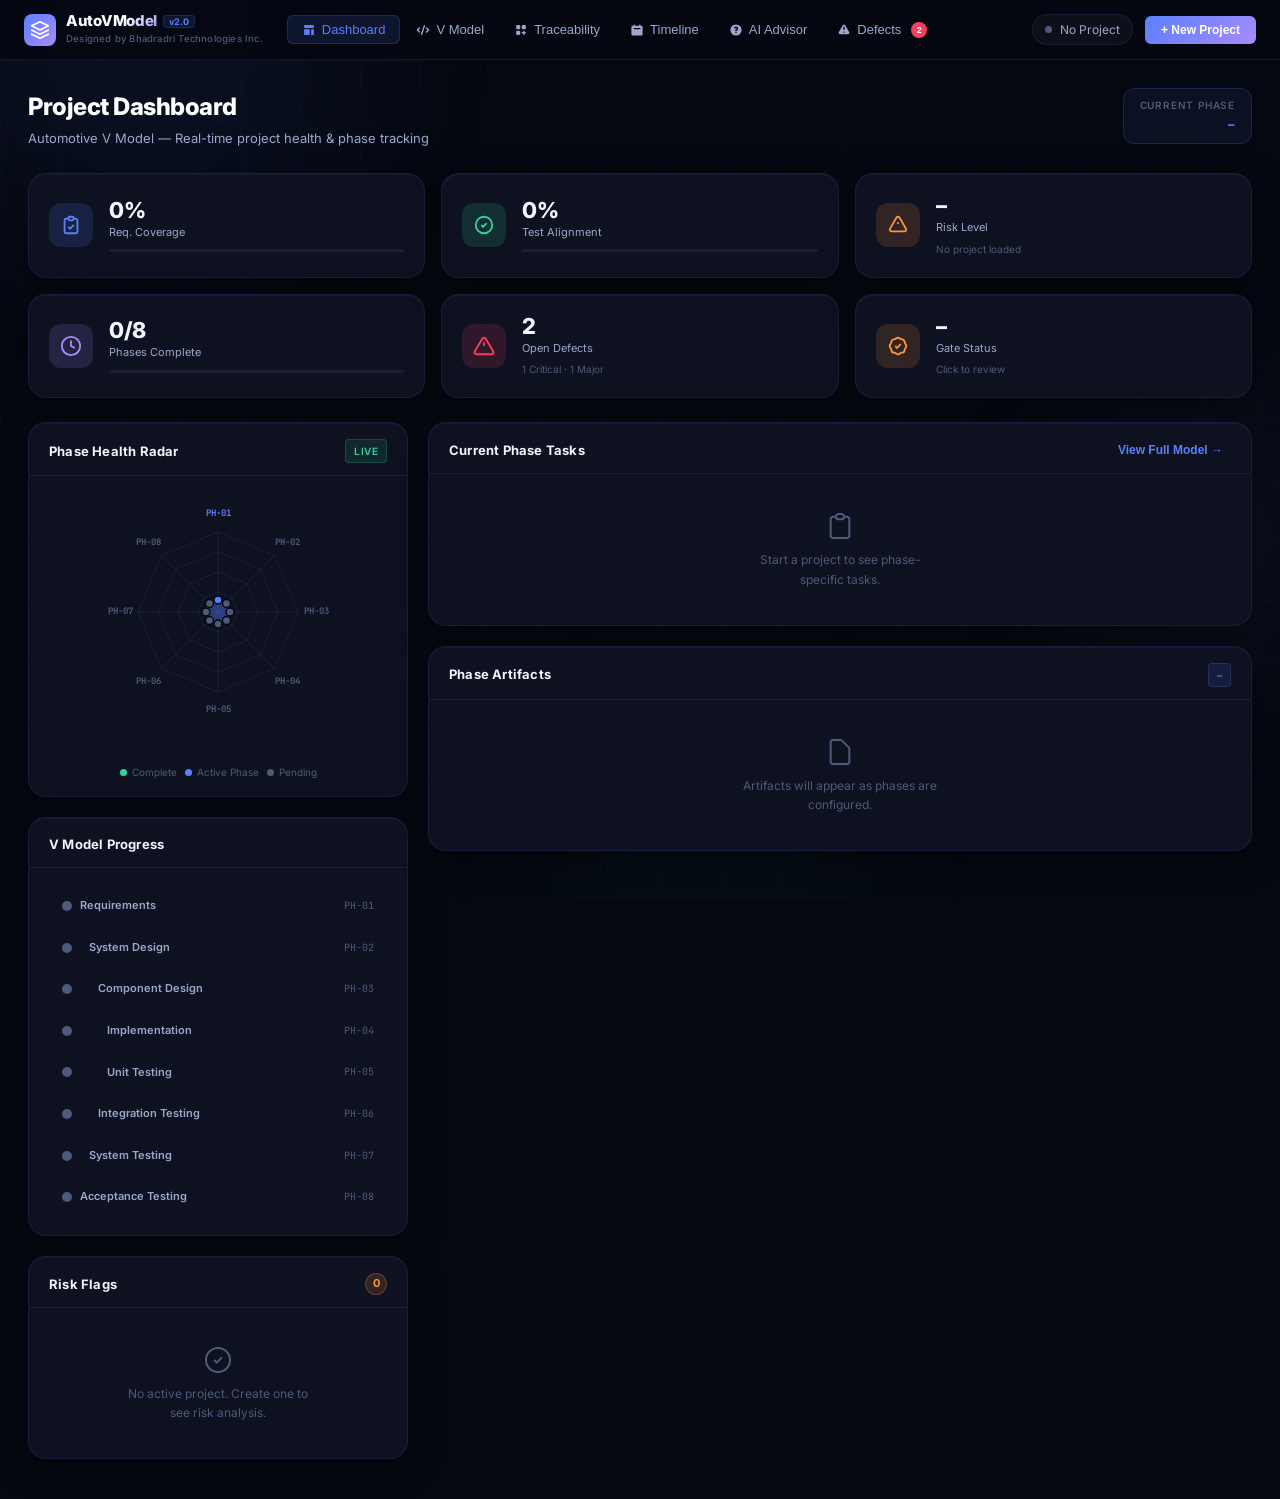
==== index.html @ a7c76650 "Initial commit: AutoVModel Framework application by Bhadradri Technologies Inc." ====
<!DOCTYPE html>
<html lang="en">
<head>
  <meta charset="UTF-8" />
  <meta name="viewport" content="width=device-width, initial-scale=1.0" />
  <title>AutoVModel — Automotive V Model Framework</title>
  <meta name="description" content="AI-powered automotive V Model framework guidance tool for development teams. Stage-by-stage visibility into project execution and validation." />
  <link rel="preconnect" href="https://fonts.googleapis.com" />
  <link href="https://fonts.googleapis.com/css2?family=Inter:wght@300;400;500;600;700;800;900&family=JetBrains+Mono:wght@400;500;600&display=swap" rel="stylesheet" />
  <link rel="stylesheet" href="styles.css" />
  <link rel="stylesheet" href="extensions.css" />
</head>
<body>
  <!-- Animated background -->
  <div class="bg-grid"></div>
  <div class="bg-orbs">
    <div class="orb orb-1"></div>
    <div class="orb orb-2"></div>
    <div class="orb orb-3"></div>
  </div>

  <!-- Top Navigation -->
  <nav class="navbar" id="navbar">
    <div class="nav-brand">
      <div class="brand-icon">
        <svg viewBox="0 0 24 24" fill="none" xmlns="http://www.w3.org/2000/svg">
          <path d="M12 2L2 7l10 5 10-5-10-5zM2 17l10 5 10-5M2 12l10 5 10-5" stroke="currentColor" stroke-width="2" stroke-linecap="round" stroke-linejoin="round"/>
        </svg>
      </div>
      <div class="brand-titles">
        <div class="brand-header-row">
          <span class="brand-name">AutoVModel</span>
          <span class="brand-tag">v2.0</span>
        </div>
        <span class="brand-byline">Designed by Bhadradri Technologies Inc.</span>
      </div>
    </div>
    <div class="nav-tabs" id="navTabs">
      <button class="nav-tab active" data-view="dashboard" onclick="switchView('dashboard')">
        <svg viewBox="0 0 20 20" fill="currentColor"><path d="M3 4a1 1 0 011-1h12a1 1 0 011 1v2a1 1 0 01-1 1H4a1 1 0 01-1-1V4zM3 10a1 1 0 011-1h6a1 1 0 011 1v6a1 1 0 01-1 1H4a1 1 0 01-1-1v-6zM14 9a1 1 0 00-1 1v6a1 1 0 001 1h2a1 1 0 001-1v-6a1 1 0 00-1-1h-2z"/></svg>
        Dashboard
      </button>
      <button class="nav-tab" data-view="vmodel" onclick="switchView('vmodel')">
        <svg viewBox="0 0 20 20" fill="currentColor"><path fill-rule="evenodd" d="M12.316 3.051a1 1 0 01.633 1.265l-4 12a1 1 0 11-1.898-.632l4-12a1 1 0 011.265-.633zM5.707 6.293a1 1 0 010 1.414L3.414 10l2.293 2.293a1 1 0 11-1.414 1.414l-3-3a1 1 0 010-1.414l3-3a1 1 0 011.414 0zm8.586 0a1 1 0 011.414 0l3 3a1 1 0 010 1.414l-3 3a1 1 0 11-1.414-1.414L16.586 10l-2.293-2.293a1 1 0 010-1.414z" clip-rule="evenodd"/></svg>
        V Model
      </button>
      <button class="nav-tab" data-view="traceability" onclick="switchView('traceability')">
        <svg viewBox="0 0 20 20" fill="currentColor"><path d="M5 3a2 2 0 00-2 2v2a2 2 0 002 2h2a2 2 0 002-2V5a2 2 0 00-2-2H5zM5 11a2 2 0 00-2 2v2a2 2 0 002 2h2a2 2 0 002-2v-2a2 2 0 00-2-2H5zM11 5a2 2 0 012-2h2a2 2 0 012 2v2a2 2 0 01-2 2h-2a2 2 0 01-2-2V5zM14 11a1 1 0 011 1v1h1a1 1 0 110 2h-1v1a1 1 0 11-2 0v-1h-1a1 1 0 110-2h1v-1a1 1 0 011-1z"/></svg>
        Traceability
      </button>
      <button class="nav-tab" data-view="timeline" onclick="switchView('timeline')">
        <svg viewBox="0 0 20 20" fill="currentColor"><path fill-rule="evenodd" d="M6 2a1 1 0 00-1 1v1H4a2 2 0 00-2 2v10a2 2 0 002 2h12a2 2 0 002-2V6a2 2 0 00-2-2h-1V3a1 1 0 10-2 0v1H7V3a1 1 0 00-1-1zm0 5a1 1 0 000 2h8a1 1 0 100-2H6z" clip-rule="evenodd"/></svg>
        Timeline
      </button>
      <button class="nav-tab" data-view="advisor" onclick="switchView('advisor')">
        <svg viewBox="0 0 20 20" fill="currentColor"><path fill-rule="evenodd" d="M18 10a8 8 0 11-16 0 8 8 0 0116 0zm-8-3a1 1 0 00-.867.5 1 1 0 11-1.731-1A3 3 0 0113 8a3.001 3.001 0 01-2 2.83V11a1 1 0 11-2 0v-1a1 1 0 011-1 1 1 0 100-2zm0 8a1 1 0 100-2 1 1 0 000 2z" clip-rule="evenodd"/></svg>
        AI Advisor
      </button>
      <button class="nav-tab" data-view="defects" onclick="switchView('defects')">
        <svg viewBox="0 0 20 20" fill="currentColor"><path fill-rule="evenodd" d="M8.257 3.099c.765-1.36 2.722-1.36 3.486 0l5.58 9.92c.75 1.334-.213 2.98-1.742 2.98H4.42c-1.53 0-2.493-1.646-1.743-2.98l5.58-9.92zM11 13a1 1 0 11-2 0 1 1 0 012 0zm-1-8a1 1 0 00-1 1v3a1 1 0 002 0V6a1 1 0 00-1-1z" clip-rule="evenodd"/></svg>
        Defects
        <span class="nav-badge" id="defectNavBadge" style="display:none"></span>
      </button>
    </div>
    <div class="nav-actions">
      <div class="project-badge" id="projectBadge">
        <span class="badge-dot"></span>
        <span id="projectName">No Project</span>
      </div>
      <button class="btn-gate" onclick="openGateModal()" id="gateBtn" style="display:none">
        <svg viewBox="0 0 16 16" fill="none" stroke="currentColor" stroke-width="1.5"><path d="M8 1l2 4 4.5.6-3.2 3.2.7 4.5L8 11l-4 2.3.7-4.5L1.5 5.6 6 5z"/></svg>
        Gate Review
      </button>
      <button class="btn-export" onclick="openExportModal()" id="exportBtn" style="display:none">
        <svg viewBox="0 0 16 16" fill="none" stroke="currentColor" stroke-width="1.5"><path d="M8 2v8M5 7l3 3 3-3M2 11v1a2 2 0 002 2h8a2 2 0 002-2v-1"/></svg>
        Export
      </button>
      <button class="btn-new-project" onclick="openProjectModal()">
        + New Project
      </button>
    </div>
  </nav>

  <!-- Main Content -->
  <main class="main-content">

    <!-- DASHBOARD VIEW -->
    <section class="view active" id="view-dashboard">
      <div class="view-header">
        <div>
          <h1 class="view-title">Project Dashboard</h1>
          <p class="view-subtitle">Automotive V Model — Real-time project health & phase tracking</p>
        </div>
        <div class="header-actions">
          <div class="phase-indicator" id="dashPhaseIndicator">
            <span class="pi-label">Current Phase</span>
            <span class="pi-value" id="dashCurrentPhase">–</span>
          </div>
        </div>
      </div>

      <!-- KPI Cards -->
      <div class="kpi-grid">
        <div class="kpi-card" id="kpi-req">
          <div class="kpi-icon req-icon">
            <svg viewBox="0 0 24 24" fill="none" stroke="currentColor" stroke-width="2"><path d="M9 5H7a2 2 0 00-2 2v12a2 2 0 002 2h10a2 2 0 002-2V7a2 2 0 00-2-2h-2M9 5a2 2 0 002 2h2a2 2 0 002-2M9 5a2 2 0 012-2h2a2 2 0 012 2m-6 9l2 2 4-4"/></svg>
          </div>
          <div class="kpi-content">
            <div class="kpi-value" id="kpi-req-val">0%</div>
            <div class="kpi-label">Req. Coverage</div>
            <div class="kpi-bar"><div class="kpi-fill" id="kpi-req-bar" style="width:0%"></div></div>
          </div>
        </div>
        <div class="kpi-card" id="kpi-test">
          <div class="kpi-icon test-icon">
            <svg viewBox="0 0 24 24" fill="none" stroke="currentColor" stroke-width="2"><path d="M9 12l2 2 4-4m6 2a9 9 0 11-18 0 9 9 0 0118 0z"/></svg>
          </div>
          <div class="kpi-content">
            <div class="kpi-value" id="kpi-test-val">0%</div>
            <div class="kpi-label">Test Alignment</div>
            <div class="kpi-bar"><div class="kpi-fill green" id="kpi-test-bar" style="width:0%"></div></div>
          </div>
        </div>
        <div class="kpi-card" id="kpi-risk">
          <div class="kpi-icon risk-icon">
            <svg viewBox="0 0 24 24" fill="none" stroke="currentColor" stroke-width="2"><path d="M12 9v2m0 4h.01m-6.938 4h13.856c1.54 0 2.502-1.667 1.732-3L13.732 4c-.77-1.333-2.694-1.333-3.464 0L3.34 16c-.77 1.333.192 3 1.732 3z"/></svg>
          </div>
          <div class="kpi-content">
            <div class="kpi-value" id="kpi-risk-val">–</div>
            <div class="kpi-label">Risk Level</div>
            <div class="kpi-sub" id="kpi-risk-sub">No project loaded</div>
          </div>
        </div>
        <div class="kpi-card" id="kpi-phase">
          <div class="kpi-icon phase-icon">
            <svg viewBox="0 0 24 24" fill="none" stroke="currentColor" stroke-width="2"><circle cx="12" cy="12" r="10"/><polyline points="12 6 12 12 16 14"/></svg>
          </div>
          <div class="kpi-content">
            <div class="kpi-value" id="kpi-phase-val">0/8</div>
            <div class="kpi-label">Phases Complete</div>
            <div class="kpi-bar"><div class="kpi-fill purple" id="kpi-phase-bar" style="width:0%"></div></div>
          </div>
        </div>
        <div class="kpi-card" id="kpi-defects" style="cursor:pointer" onclick="switchView('defects')">
          <div class="kpi-icon" style="background:rgba(244,63,94,0.15);color:var(--accent-5)">
            <svg viewBox="0 0 24 24" fill="none" stroke="currentColor" stroke-width="2"><path d="M12 8v4m0 4h.01M10.29 3.86L1.82 18a2 2 0 001.71 3h16.94a2 2 0 001.71-3L13.71 3.86a2 2 0 00-3.42 0z"/></svg>
          </div>
          <div class="kpi-content">
            <div class="kpi-value" id="kpi-defect-val">0</div>
            <div class="kpi-label">Open Defects</div>
            <div class="kpi-sub" id="kpi-defect-sub">0 Critical · 0 Major</div>
          </div>
        </div>
        <div class="kpi-card" id="kpi-gate" style="cursor:pointer" onclick="openGateModal()">
          <div class="kpi-icon" style="background:rgba(251,146,60,0.15);color:var(--accent-4)">
            <svg viewBox="0 0 24 24" fill="none" stroke="currentColor" stroke-width="2"><path d="M9 12l2 2 4-4M7.835 4.697a3.42 3.42 0 001.946-.806 3.42 3.42 0 014.438 0 3.42 3.42 0 001.946.806 3.42 3.42 0 013.138 3.138 3.42 3.42 0 00.806 1.946 3.42 3.42 0 010 4.438 3.42 3.42 0 00-.806 1.946 3.42 3.42 0 01-3.138 3.138 3.42 3.42 0 00-1.946.806 3.42 3.42 0 01-4.438 0 3.42 3.42 0 00-1.946-.806 3.42 3.42 0 01-3.138-3.138 3.42 3.42 0 00-.806-1.946 3.42 3.42 0 010-4.438 3.42 3.42 0 00.806-1.946 3.42 3.42 0 013.138-3.138z"/></svg>
          </div>
          <div class="kpi-content">
            <div class="kpi-value" id="kpi-gate-val">–</div>
            <div class="kpi-label">Gate Status</div>
            <div class="kpi-sub" id="kpi-gate-sub">Click to review</div>
          </div>
        </div>
      </div>

      <!-- V Model Mini + Phase Cards -->
      <div class="dash-body">
        <div class="dash-left">
          <!-- Radar Chart Card -->
          <div class="card radar-card">
            <div class="card-header">
              <h3>Phase Health Radar</h3>
              <span class="card-tag">Live</span>
            </div>
            <div class="radar-wrap">
              <canvas id="radarChart" width="300" height="260"></canvas>
              <div class="radar-legend" id="radarLegend"></div>
            </div>
          </div>

          <!-- Mini V Model -->
          <div class="card mini-vmodel-card">
            <div class="card-header">
              <h3>V Model Progress</h3>
              <button class="btn-text" onclick="openGateModal()" id="gateQuickBtn" style="display:none">Gate Review →</button>
            </div>
            <div class="mini-vmodel" id="miniVModel">
              <!-- Rendered by JS -->
            </div>
          </div>

          <!-- Risk Flags -->
          <div class="card risk-card">
            <div class="card-header">
              <h3>Risk Flags</h3>
              <span class="risk-count" id="riskCount">0</span>
            </div>
            <div class="risk-list" id="riskList">
              <div class="empty-state">
                <svg viewBox="0 0 24 24" fill="none" stroke="currentColor" stroke-width="1.5"><path d="M9 12l2 2 4-4m6 2a9 9 0 11-18 0 9 9 0 0118 0z"/></svg>
                <p>No active project. Create one to see risk analysis.</p>
              </div>
            </div>
          </div>
        </div>

        <div class="dash-right">
          <!-- Phase Task List -->
          <div class="card phase-tasks-card">
            <div class="card-header">
              <h3>Current Phase Tasks</h3>
              <button class="btn-text" onclick="switchView('vmodel')">View Full Model →</button>
            </div>
            <div class="phase-tasks-list" id="phaseTasksList">
              <div class="empty-state">
                <svg viewBox="0 0 24 24" fill="none" stroke="currentColor" stroke-width="1.5"><path d="M9 5H7a2 2 0 00-2 2v12a2 2 0 002 2h10a2 2 0 002-2V7a2 2 0 00-2-2h-2M9 5a2 2 0 002 2h2a2 2 0 002-2M9 5a2 2 0 012-2h2a2 2 0 012 2"/></svg>
                <p>Start a project to see phase-specific tasks.</p>
              </div>
            </div>
          </div>

          <!-- Recent Activity / Artifacts -->
          <div class="card artifacts-card">
            <div class="card-header">
              <h3>Phase Artifacts</h3>
              <span class="card-tag artifact-tag" id="artifactPhaseTag">–</span>
            </div>
            <div class="artifacts-list" id="artifactsList">
              <div class="empty-state">
                <svg viewBox="0 0 24 24" fill="none" stroke="currentColor" stroke-width="1.5"><path d="M7 21h10a2 2 0 002-2V9.414a1 1 0 00-.293-.707l-5.414-5.414A1 1 0 0012.586 3H7a2 2 0 00-2 2v14a2 2 0 002 2z"/></svg>
                <p>Artifacts will appear as phases are configured.</p>
              </div>
            </div>
          </div>
        </div>
      </div>
    </section>

    <!-- V MODEL VIEW -->
    <section class="view" id="view-vmodel">
      <div class="view-header">
        <div>
          <h1 class="view-title">V Model Framework</h1>
          <p class="view-subtitle">Click any phase node to explore tasks, artifacts, and validation criteria</p>
        </div>
        <div class="header-actions">
          <button class="btn-secondary" onclick="expandAllPhases()">Expand All</button>
          <button class="btn-secondary" onclick="collapseAllPhases()">Collapse All</button>
        </div>
      </div>

      <div class="vmodel-container">
        <!-- Full V Model Diagram -->
        <div class="vmodel-diagram" id="vmodelDiagram">
          <!-- Left arm labels -->
          <div class="vmodel-arm-label left-label">Development</div>
          <div class="vmodel-arm-label right-label">Validation</div>
          <canvas id="vmodelCanvas"></canvas>
          <div class="vmodel-nodes" id="vmodelNodes">
            <!-- Rendered by JS -->
          </div>
        </div>

        <!-- Phase Detail Panel -->
        <div class="phase-detail-panel" id="phaseDetailPanel">
          <div class="pdp-header">
            <div class="pdp-phase-badge" id="pdpBadge">–</div>
            <h2 id="pdpTitle">Select a Phase</h2>
            <p id="pdpDesc">Click any node in the V Model diagram to see detailed phase information.</p>
          </div>
          <div class="pdp-body" id="pdpBody">
            <div class="empty-state large">
              <div class="es-icon">
                <svg viewBox="0 0 48 48" fill="none" stroke="currentColor" stroke-width="1.5"><path d="M24 8v8M16 12l5.66 5.66M8 20h8M12 28l5.66-5.66M20 40v-8M28 36l-5.66-5.66M40 28h-8M36 20l-5.66 5.66"/></svg>
              </div>
              <p>Select a phase node to see detailed guidance</p>
            </div>
          </div>
        </div>
      </div>
    </section>

    <!-- TRACEABILITY VIEW -->
    <section class="view" id="view-traceability">
      <div class="view-header">
        <div>
          <h1 class="view-title">Traceability Matrix</h1>
          <p class="view-subtitle">Requirements → Design → Implementation → Tests</p>
        </div>
        <div class="header-actions">
          <select class="select-filter" id="traceFilter" onchange="filterTraceability()">
            <option value="all">All Items</option>
            <option value="requirements">Requirements Only</option>
            <option value="design">Design Items</option>
            <option value="tests">Test Cases</option>
          </select>
        </div>
      </div>
      <div class="trace-container" id="traceContainer">
        <div class="empty-state large">
          <div class="es-icon">
            <svg viewBox="0 0 48 48" fill="none" stroke="currentColor" stroke-width="1.5"><rect x="4" y="4" width="16" height="16" rx="2"/><rect x="28" y="4" width="16" height="16" rx="2"/><rect x="4" y="28" width="16" height="16" rx="2"/><rect x="28" y="28" width="16" height="16" rx="2"/><line x1="20" y1="12" x2="28" y2="12"/><line x1="12" y1="20" x2="12" y2="28"/><line x1="36" y1="20" x2="36" y2="28"/><line x1="20" y1="36" x2="28" y2="36"/></svg>
          </div>
          <p>Create a project to generate the traceability matrix</p>
          <button class="btn-primary" onclick="openProjectModal()">Create Project</button>
        </div>
      </div>
    </section>

    <!-- TIMELINE VIEW -->
    <section class="view" id="view-timeline">
      <div class="view-header">
        <div>
          <h1 class="view-title">Phase Timeline</h1>
          <p class="view-subtitle">V Model phase dependencies, milestones, and critical path</p>
        </div>
      </div>
      <div class="timeline-container" id="timelineContainer">
        <div class="empty-state large">
          <div class="es-icon">
            <svg viewBox="0 0 48 48" fill="none" stroke="currentColor" stroke-width="1.5"><rect x="4" y="8" width="40" height="32" rx="3"/><line x1="4" y1="18" x2="44" y2="18"/><line x1="14" y1="8" x2="14" y2="18"/><line x1="34" y1="8" x2="34" y2="18"/></svg>
          </div>
          <p>Create a project to generate the phase timeline</p>
          <button class="btn-primary" onclick="openProjectModal()">Create Project</button>
        </div>
      </div>
    </section>

    <!-- AI ADVISOR VIEW -->
    <section class="view" id="view-advisor">
      <div class="view-header">
        <div>
          <h1 class="view-title">AI Advisor</h1>
          <p class="view-subtitle">Automotive systems engineering guidance & V Model methodology</p>
        </div>
        <div class="header-actions">
          <button class="btn-secondary" onclick="clearChat()">Clear Chat</button>
        </div>
      </div>

      <div class="advisor-container">
        <div class="chat-panel">
          <div class="chat-messages" id="chatMessages">
            <div class="chat-msg ai-msg">
              <div class="msg-avatar ai-avatar">
                <svg viewBox="0 0 24 24" fill="none" stroke="currentColor" stroke-width="2"><circle cx="12" cy="8" r="4"/><path d="M20 21a8 8 0 10-16 0"/><path d="M12 14v7M9 18l3-3 3 3"/></svg>
              </div>
              <div class="msg-bubble">
                <div class="msg-header">
                  <span class="msg-name">AutoVModel Advisor</span>
                  <span class="msg-time" id="initTime"></span>
                </div>
                <div class="msg-text">
                  <p>Welcome to the <strong>AutoVModel AI Advisor</strong> — your automotive systems engineering co-pilot.</p>
                  <p>I specialize in V Model methodology for automotive projects. To get started, tell me about your project:</p>
                  <ul>
                    <li><strong>Vehicle system:</strong> powertrain, safety, infotainment, chassis, ADAS?</li>
                    <li><strong>Project scope:</strong> new ECU development, software update, system integration?</li>
                    <li><strong>Team structure:</strong> size and supplier involvement?</li>
                    <li><strong>Timeline:</strong> target milestones and SOP date?</li>
                    <li><strong>Safety level:</strong> ASIL A–D or QM?</li>
                  </ul>
                  <p>I'll immediately map your inputs to V Model phases and identify gaps, artifacts, and traceability requirements.</p>
                </div>
              </div>
            </div>
          </div>

          <div class="chat-input-area">
            <div class="quick-prompts" id="quickPrompts">
              <button class="qp-btn" onclick="sendQuickPrompt('What artifacts are required for Requirements Definition phase?')">Requirements artifacts</button>
              <button class="qp-btn" onclick="sendQuickPrompt('How does ISO 26262 map to V Model phases?')">ISO 26262 mapping</button>
              <button class="qp-btn" onclick="sendQuickPrompt('What are common V Model pitfalls in ADAS development?')">ADAS pitfalls</button>
              <button class="qp-btn" onclick="sendQuickPrompt('Explain FMEA and where it fits in the V Model')">FMEA placement</button>
              <button class="qp-btn" onclick="sendQuickPrompt('How do I establish traceability from requirements to test cases?')">Traceability setup</button>
            </div>
            <div class="chat-input-row">
              <textarea class="chat-input" id="chatInput" placeholder="Describe your automotive project or ask a V Model question..." rows="1" onkeydown="handleChatKey(event)" oninput="autoResize(this)"></textarea>
              <button class="chat-send-btn" id="chatSendBtn" onclick="sendChatMessage()">
                <svg viewBox="0 0 24 24" fill="none" stroke="currentColor" stroke-width="2"><line x1="22" y1="2" x2="11" y2="13"/><polygon points="22 2 15 22 11 13 2 9 22 2"/></svg>
              </button>
            </div>
          </div>
        </div>

        <!-- Context Panel -->
        <div class="advisor-context">
          <div class="card context-card">
            <div class="card-header">
              <h3>Project Context</h3>
            </div>
            <div class="context-body" id="advisorContextBody">
              <div class="context-item">
                <span class="ctx-label">System</span>
                <span class="ctx-value" id="ctx-system">–</span>
              </div>
              <div class="context-item">
                <span class="ctx-label">ASIL</span>
                <span class="ctx-value" id="ctx-asil">–</span>
              </div>
              <div class="context-item">
                <span class="ctx-label">Phase</span>
                <span class="ctx-value" id="ctx-phase">–</span>
              </div>
              <div class="context-item">
                <span class="ctx-label">Timeline</span>
                <span class="ctx-value" id="ctx-timeline">–</span>
              </div>
            </div>
          </div>

          <div class="card tips-card">
            <div class="card-header">
              <h3>V Model Pillars</h3>
            </div>
            <div class="tips-list">
              <div class="tip-item">
                <div class="tip-dot left-phase"></div>
                <div>
                  <div class="tip-title">Left Arm: Build Right</div>
                  <div class="tip-desc">Requirements → System Design → Component Design → Implementation</div>
                </div>
              </div>
              <div class="tip-item">
                <div class="tip-dot right-phase"></div>
                <div>
                  <div class="tip-title">Right Arm: Validate Right</div>
                  <div class="tip-desc">Unit Test → Integration Test → System Test → Acceptance</div>
                </div>
              </div>
              <div class="tip-item">
                <div class="tip-dot link-phase"></div>
                <div>
                  <div class="tip-title">Horizontal Links</div>
                  <div class="tip-desc">Each left phase directly validates against its right counterpart</div>
                </div>
              </div>
              <div class="tip-item">
                <div class="tip-dot trace-phase"></div>
                <div>
                  <div class="tip-title">Traceability</div>
                  <div class="tip-desc">Every requirement traceable from definition to acceptance test</div>
                </div>
              </div>
            </div>
          </div>

          <div class="card standards-card">
            <div class="card-header">
              <h3>Standards Reference</h3>
            </div>
            <div class="standards-list">
              <div class="std-item" onclick="sendQuickPrompt('Explain ISO 26262 and its V Model mapping')">
                <span class="std-name">ISO 26262</span>
                <span class="std-desc">Functional Safety</span>
                <svg viewBox="0 0 16 16" fill="currentColor"><path d="M6 3L11 8L6 13" stroke="currentColor" stroke-width="1.5" fill="none"/></svg>
              </div>
              <div class="std-item" onclick="sendQuickPrompt('What is SOTIF and how does it differ from ISO 26262 in V Model?')">
                <span class="std-name">SOTIF</span>
                <span class="std-desc">ISO 21448 — Intended Functionality</span>
                <svg viewBox="0 0 16 16" fill="currentColor"><path d="M6 3L11 8L6 13" stroke="currentColor" stroke-width="1.5" fill="none"/></svg>
              </div>
              <div class="std-item" onclick="sendQuickPrompt('Explain AUTOSAR and its role in automotive software V Model')">
                <span class="std-name">AUTOSAR</span>
                <span class="std-desc">SW Architecture Standard</span>
                <svg viewBox="0 0 16 16" fill="currentColor"><path d="M6 3L11 8L6 13" stroke="currentColor" stroke-width="1.5" fill="none"/></svg>
              </div>
              <div class="std-item" onclick="sendQuickPrompt('How does ASPICE relate to V Model phases?')">
                <span class="std-name">ASPICE</span>
                <span class="std-desc">Automotive SPICE Process</span>
                <svg viewBox="0 0 16 16" fill="currentColor"><path d="M6 3L11 8L6 13" stroke="currentColor" stroke-width="1.5" fill="none"/></svg>
              </div>
              <div class="std-item" onclick="sendQuickPrompt('Explain UDS protocol and where ECU testing fits in the V Model')">
                <span class="std-name">UDS / OBD</span>
                <span class="std-desc">Diagnostic Services</span>
                <svg viewBox="0 0 16 16" fill="currentColor"><path d="M6 3L11 8L6 13" stroke="currentColor" stroke-width="1.5" fill="none"/></svg>
              </div>
            </div>
          </div>
        </div>
      </div>
    </section>

  </main>

  <!-- PROJECT MODAL -->
  <div class="modal-overlay" id="projectModal">
    <div class="modal">
      <div class="modal-header">
        <div class="modal-title-area">
          <div class="modal-icon">
            <svg viewBox="0 0 24 24" fill="none" stroke="currentColor" stroke-width="2"><path d="M12 2L2 7l10 5 10-5-10-5zM2 17l10 5 10-5M2 12l10 5 10-5"/></svg>
          </div>
          <div>
            <h2 class="modal-title">New Automotive Project</h2>
            <p class="modal-subtitle">Configure your V Model project parameters</p>
          </div>
        </div>
        <button class="modal-close" onclick="closeProjectModal()">
          <svg viewBox="0 0 24 24" fill="none" stroke="currentColor" stroke-width="2"><line x1="18" y1="6" x2="6" y2="18"/><line x1="6" y1="6" x2="18" y2="18"/></svg>
        </button>
      </div>

      <div class="modal-steps">
        <div class="step active" id="step-1-dot"><span>1</span><label>System</label></div>
        <div class="step-line"></div>
        <div class="step" id="step-2-dot"><span>2</span><label>Scope</label></div>
        <div class="step-line"></div>
        <div class="step" id="step-3-dot"><span>3</span><label>Safety</label></div>
        <div class="step-line"></div>
        <div class="step" id="step-4-dot"><span>4</span><label>Timeline</label></div>
      </div>

      <div class="modal-body">
        <!-- Step 1: System Type -->
        <div class="modal-step-content active" id="modal-step-1">
          <h3 class="step-title">Vehicle System Type</h3>
          <p class="step-desc">Select the primary automotive system domain for this project</p>
          <div class="system-grid">
            <div class="system-card" data-system="powertrain" onclick="selectSystem(this)">
              <div class="sys-icon">🔧</div>
              <div class="sys-name">Powertrain</div>
              <div class="sys-desc">Engine, transmission, drivetrain ECUs</div>
            </div>
            <div class="system-card" data-system="adas" onclick="selectSystem(this)">
              <div class="sys-icon">🚗</div>
              <div class="sys-name">ADAS</div>
              <div class="sys-desc">Advanced driver assistance systems</div>
            </div>
            <div class="system-card" data-system="safety" onclick="selectSystem(this)">
              <div class="sys-icon">🛡️</div>
              <div class="sys-name">Safety Systems</div>
              <div class="sys-desc">ABS, ESC, airbag, brake-by-wire</div>
            </div>
            <div class="system-card" data-system="chassis" onclick="selectSystem(this)">
              <div class="sys-icon">⚙️</div>
              <div class="sys-name">Chassis</div>
              <div class="sys-desc">Suspension, steering, body control</div>
            </div>
            <div class="system-card" data-system="infotainment" onclick="selectSystem(this)">
              <div class="sys-icon">📱</div>
              <div class="sys-name">Infotainment</div>
              <div class="sys-desc">HMI, connectivity, head unit</div>
            </div>
            <div class="system-card" data-system="ev" onclick="selectSystem(this)">
              <div class="sys-icon">⚡</div>
              <div class="sys-name">EV System</div>
              <div class="sys-desc">BMS, motor control, charging</div>
            </div>
            <div class="system-card" data-system="network" onclick="selectSystem(this)">
              <div class="sys-icon">🌐</div>
              <div class="sys-name">Vehicle Network</div>
              <div class="sys-desc">CAN, LIN, Ethernet, gateway</div>
            </div>
            <div class="system-card" data-system="body" onclick="selectSystem(this)">
              <div class="sys-icon">💡</div>
              <div class="sys-name">Body Electronics</div>
              <div class="sys-desc">Lighting, HVAC, doors, windows</div>
            </div>
          </div>
          <div class="form-group">
            <label class="form-label">Project Name</label>
            <input type="text" class="form-input" id="projectNameInput" placeholder="e.g., ADAS Perception Module v2.3" />
          </div>
        </div>

        <!-- Step 2: Scope -->
        <div class="modal-step-content" id="modal-step-2">
          <h3 class="step-title">Project Scope & Team</h3>
          <div class="form-row">
            <div class="form-group">
              <label class="form-label">Development Type</label>
              <select class="form-select" id="devType">
                <option value="new_ecu">New ECU Development</option>
                <option value="sw_update">Software Update / Enhancement</option>
                <option value="integration">System Integration</option>
                <option value="supplier">Supplier Component Integration</option>
                <option value="architecture">Vehicle Architecture Design</option>
                <option value="variant">Variant / Derivative Development</option>
              </select>
            </div>
            <div class="form-group">
              <label class="form-label">Team Size</label>
              <select class="form-select" id="teamSize">
                <option value="small">Small (1–5)</option>
                <option value="medium">Medium (6–20)</option>
                <option value="large">Large (21–50)</option>
                <option value="enterprise">Enterprise (50+)</option>
              </select>
            </div>
          </div>
          <div class="form-row">
            <div class="form-group">
              <label class="form-label">Supplier Involvement</label>
              <select class="form-select" id="supplierInvolvement">
                <option value="none">None (In-house only)</option>
                <option value="tier1">Tier 1 Supplier</option>
                <option value="tier2">Tier 2 Supplier</option>
                <option value="multi">Multiple Suppliers</option>
              </select>
            </div>
            <div class="form-group">
              <label class="form-label">Development Phase Start</label>
              <select class="form-select" id="phaseStart">
                <option value="0">Phase 1: Requirements Definition</option>
                <option value="1">Phase 2: System Design</option>
                <option value="2">Phase 3: Component Design</option>
                <option value="3">Phase 4: Unit Implementation</option>
                <option value="4">Phase 5: Unit Testing</option>
                <option value="5">Phase 6: Integration Testing</option>
                <option value="6">Phase 7: System Testing</option>
                <option value="7">Phase 8: Acceptance Testing</option>
              </select>
            </div>
          </div>
          <div class="form-group">
            <label class="form-label">Project Description</label>
            <textarea class="form-textarea" id="projectDesc" rows="3" placeholder="Brief description of what this project aims to deliver..."></textarea>
          </div>
        </div>

        <!-- Step 3: Safety -->
        <div class="modal-step-content" id="modal-step-3">
          <h3 class="step-title">Safety & Compliance</h3>
          <div class="form-group">
            <label class="form-label">ASIL Level (ISO 26262)</label>
            <div class="asil-grid">
              <div class="asil-card" data-asil="QM" onclick="selectAsil(this)">
                <div class="asil-level">QM</div>
                <div class="asil-desc">Quality Management — No functional safety requirement</div>
              </div>
              <div class="asil-card" data-asil="ASIL-A" onclick="selectAsil(this)">
                <div class="asil-level">ASIL A</div>
                <div class="asil-desc">Low — Mild hazard potential</div>
              </div>
              <div class="asil-card" data-asil="ASIL-B" onclick="selectAsil(this)">
                <div class="asil-level">ASIL B</div>
                <div class="asil-desc">Moderate — Moderate injury risk</div>
              </div>
              <div class="asil-card" data-asil="ASIL-C" onclick="selectAsil(this)">
                <div class="asil-level">ASIL C</div>
                <div class="asil-desc">High — Severe injury risk</div>
              </div>
              <div class="asil-card asil-d" data-asil="ASIL-D" onclick="selectAsil(this)">
                <div class="asil-level">ASIL D</div>
                <div class="asil-desc">Highest — Life-threatening / fatality risk</div>
              </div>
            </div>
          </div>
          <div class="form-row">
            <div class="form-group">
              <label class="form-label">Applicable Standards</label>
              <div class="checkbox-group">
                <label class="checkbox-item"><input type="checkbox" id="std-26262" checked /> ISO 26262 (Functional Safety)</label>
                <label class="checkbox-item"><input type="checkbox" id="std-sotif" /> ISO 21448 (SOTIF)</label>
                <label class="checkbox-item"><input type="checkbox" id="std-aspice" /> AUTOSAR Classic / Adaptive</label>
                <label class="checkbox-item"><input type="checkbox" id="std-cyber" /> UN R155 (Cybersecurity)</label>
                <label class="checkbox-item"><input type="checkbox" id="std-ota" /> UN R156 (Software OTA)</label>
              </div>
            </div>
          </div>
        </div>

        <!-- Step 4: Timeline -->
        <div class="modal-step-content" id="modal-step-4">
          <h3 class="step-title">Project Timeline</h3>
          <div class="form-row">
            <div class="form-group">
              <label class="form-label">Project Start Date</label>
              <input type="date" class="form-input" id="startDate" />
            </div>
            <div class="form-group">
              <label class="form-label">SOP (Start of Production)</label>
              <input type="date" class="form-input" id="sopDate" />
            </div>
          </div>
          <div class="form-group">
            <label class="form-label">Phase Duration Allocation</label>
            <div class="phase-sliders" id="phaseSliders">
              <!-- Rendered by JS -->
            </div>
          </div>
          <div class="form-group">
            <label class="form-label">Key Milestones</label>
            <div class="milestone-inputs" id="milestoneInputs">
              <div class="milestone-row">
                <input type="text" class="form-input" placeholder="Milestone name (e.g., Requirements Freeze)" />
                <input type="date" class="form-input" />
                <button class="btn-icon" onclick="addMilestone()">+</button>
              </div>
            </div>
          </div>
        </div>
      </div>

      <div class="modal-footer">
        <button class="btn-secondary" id="modalBackBtn" onclick="modalBack()" style="display:none">← Back</button>
        <div class="modal-step-info">Step <span id="currentModalStep">1</span> of 4</div>
        <button class="btn-primary" id="modalNextBtn" onclick="modalNext()">Next →</button>
      </div>
    </div>
  </div>

  <!-- ── DEFECT TRACKER VIEW ─────────────────────────────── -->
  <section class="view" id="view-defects">
    <div class="view-header">
      <div>
        <h1 class="view-title">Defect Tracker</h1>
        <p class="view-subtitle">Log, classify and track defects across all V Model phases</p>
      </div>
      <div class="header-actions">
        <select class="select-filter" id="defectPhaseFilter" onchange="filterDefects()">
          <option value="all">All Phases</option>
          <option value="0">PH-01 Requirements</option>
          <option value="1">PH-02 System Design</option>
          <option value="2">PH-03 Component Design</option>
          <option value="3">PH-04 Implementation</option>
          <option value="4">PH-05 Unit Testing</option>
          <option value="5">PH-06 Integration Testing</option>
          <option value="6">PH-07 System Testing</option>
          <option value="7">PH-08 Acceptance</option>
        </select>
        <select class="select-filter" id="defectSeverityFilter" onchange="filterDefects()">
          <option value="all">All Severities</option>
          <option value="critical">Critical</option>
          <option value="major">Major</option>
          <option value="minor">Minor</option>
        </select>
        <button class="btn-primary" onclick="openDefectForm()">+ Log Defect</button>
      </div>
    </div>

    <!-- Defect Summary Bar -->
    <div class="defect-summary" id="defectSummary">
      <div class="ds-item critical"><span class="ds-num" id="ds-critical">0</span><span class="ds-label">Critical</span></div>
      <div class="ds-item major"><span class="ds-num" id="ds-major">0</span><span class="ds-label">Major</span></div>
      <div class="ds-item minor"><span class="ds-num" id="ds-minor">0</span><span class="ds-label">Minor</span></div>
      <div class="ds-divider"></div>
      <div class="ds-item open"><span class="ds-num" id="ds-open">0</span><span class="ds-label">Open</span></div>
      <div class="ds-item inprog"><span class="ds-num" id="ds-inprog">0</span><span class="ds-label">In Progress</span></div>
      <div class="ds-item closed"><span class="ds-num" id="ds-closed">0</span><span class="ds-label">Closed</span></div>
      <div style="flex:1"></div>
      <div class="ds-chart-wrap">
        <canvas id="defectDonut" width="80" height="80"></canvas>
      </div>
    </div>

    <!-- Defect Form (inline) -->
    <div class="defect-form-panel" id="defectFormPanel" style="display:none">
      <div class="dfp-header">
        <h3>Log New Defect</h3>
        <button class="pp-close" onclick="closeDefectForm()">×</button>
      </div>
      <div class="dfp-body">
        <div class="form-row">
          <div class="form-group">
            <label class="form-label">Title</label>
            <input type="text" class="form-input" id="defTitle" placeholder="Short defect description" />
          </div>
          <div class="form-group">
            <label class="form-label">Phase Found</label>
            <select class="form-select" id="defPhase">
              <option value="0">PH-01 Requirements</option>
              <option value="1">PH-02 System Design</option>
              <option value="2">PH-03 Component Design</option>
              <option value="3">PH-04 Implementation</option>
              <option value="4">PH-05 Unit Testing</option>
              <option value="5">PH-06 Integration</option>
              <option value="6">PH-07 System Testing</option>
              <option value="7">PH-08 Acceptance</option>
            </select>
          </div>
        </div>
        <div class="form-row">
          <div class="form-group">
            <label class="form-label">Severity</label>
            <select class="form-select" id="defSeverity">
              <option value="critical">Critical — Safety impact / blocks release</option>
              <option value="major">Major — Significant functional impact</option>
              <option value="minor">Minor — Cosmetic / low impact</option>
            </select>
          </div>
          <div class="form-group">
            <label class="form-label">Category</label>
            <select class="form-select" id="defCategory">
              <option value="requirements">Requirements Gap</option>
              <option value="design">Design Error</option>
              <option value="implementation">Implementation Bug</option>
              <option value="integration">Integration Failure</option>
              <option value="safety">Safety Violation</option>
              <option value="traceability">Traceability Gap</option>
            </select>
          </div>
        </div>
        <div class="form-group">
          <label class="form-label">Description / Steps to Reproduce</label>
          <textarea class="form-textarea" id="defDesc" rows="2" placeholder="Detailed description, expected vs actual behavior..."></textarea>
        </div>
        <div class="form-row">
          <div class="form-group">
            <label class="form-label">Linked Requirement ID</label>
            <input type="text" class="form-input" id="defReqId" placeholder="e.g., REQ-ADAS-001" />
          </div>
          <div class="form-group">
            <label class="form-label">Assigned To</label>
            <input type="text" class="form-input" id="defAssignee" placeholder="Engineer name / team" />
          </div>
        </div>
        <div style="display:flex;gap:10px;margin-top:4px">
          <button class="btn-primary" onclick="submitDefect()">Log Defect</button>
          <button class="btn-secondary" onclick="closeDefectForm()">Cancel</button>
        </div>
      </div>
    </div>

    <!-- Defect Table -->
    <div class="defect-table-wrap" id="defectTableWrap">
      <div class="empty-state large" id="defectEmpty">
        <div class="es-icon">
          <svg viewBox="0 0 48 48" fill="none" stroke="currentColor" stroke-width="1.5"><circle cx="24" cy="24" r="20"/><path d="M24 14v10M24 32h.01"/></svg>
        </div>
        <p>No defects logged. Click <strong>+ Log Defect</strong> to add one.</p>
      </div>
      <table class="defect-table" id="defectTable" style="display:none">
        <thead>
          <tr>
            <th>ID</th>
            <th>Title</th>
            <th>Phase</th>
            <th>Severity</th>
            <th>Category</th>
            <th>Status</th>
            <th>Assignee</th>
            <th>Actions</th>
          </tr>
        </thead>
        <tbody id="defectTbody"></tbody>
      </table>
    </div>
  </section>

  <!-- ── GATE REVIEW MODAL ────────────────────────────────── -->
  <div class="modal-overlay" id="gateModal">
    <div class="modal gate-modal">
      <div class="modal-header">
        <div class="modal-title-area">
          <div class="modal-icon" style="background:linear-gradient(135deg,#fb923c,#f43f5e)">
            <svg viewBox="0 0 24 24" fill="none" stroke="currentColor" stroke-width="2"><path d="M9 12l2 2 4-4M7.835 4.697a3.42 3.42 0 001.946-.806 3.42 3.42 0 014.438 0 3.42 3.42 0 001.946.806 3.42 3.42 0 013.138 3.138 3.42 3.42 0 00.806 1.946 3.42 3.42 0 010 4.438 3.42 3.42 0 00-.806 1.946 3.42 3.42 0 01-3.138 3.138 3.42 3.42 0 00-1.946.806 3.42 3.42 0 01-4.438 0 3.42 3.42 0 00-1.946-.806 3.42 3.42 0 01-3.138-3.138 3.42 3.42 0 00-.806-1.946 3.42 3.42 0 010-4.438 3.42 3.42 0 00.806-1.946 3.42 3.42 0 013.138-3.138z"/></svg>
          </div>
          <div>
            <h2 class="modal-title">Phase Gate Review</h2>
            <p class="modal-subtitle" id="gateModalSubtitle">Exit criteria for current phase</p>
          </div>
        </div>
        <button class="modal-close" onclick="closeGateModal()">
          <svg viewBox="0 0 24 24" fill="none" stroke="currentColor" stroke-width="2"><line x1="18" y1="6" x2="6" y2="18"/><line x1="6" y1="6" x2="18" y2="18"/></svg>
        </button>
      </div>
      <div class="modal-body" id="gateModalBody" style="max-height:70vh">
        <!-- Rendered by JS -->
      </div>
      <div class="modal-footer">
        <div class="gate-result" id="gateResult"></div>
        <button class="btn-secondary" onclick="closeGateModal()">Close</button>
        <button class="btn-primary" id="gateAdvanceBtn" onclick="advancePhaseFromGate()" style="display:none">Advance to Next Phase →</button>
      </div>
    </div>
  </div>

  <!-- ── EXPORT MODAL ─────────────────────────────────────── -->
  <div class="modal-overlay" id="exportModal">
    <div class="modal" style="max-width:520px">
      <div class="modal-header">
        <div class="modal-title-area">
          <div class="modal-icon" style="background:linear-gradient(135deg,#34d399,#06b6d4)">
            <svg viewBox="0 0 24 24" fill="none" stroke="currentColor" stroke-width="2"><path d="M12 2v10M9 9l3 3 3-3M2 17v1a2 2 0 002 2h16a2 2 0 002-2v-1M7 17H2M17 17h5"/></svg>
          </div>
          <div>
            <h2 class="modal-title">Export Report</h2>
            <p class="modal-subtitle">Generate V Model project documentation</p>
          </div>
        </div>
        <button class="modal-close" onclick="closeExportModal()">
          <svg viewBox="0 0 24 24" fill="none" stroke="currentColor" stroke-width="2"><line x1="18" y1="6" x2="6" y2="18"/><line x1="6" y1="6" x2="18" y2="18"/></svg>
        </button>
      </div>
      <div class="modal-body">
        <div class="export-options" id="exportOptions">
          <div class="export-opt selected" data-fmt="html" onclick="selectExportFmt(this)">
            <div class="export-opt-icon">📄</div>
            <div class="export-opt-info">
              <div class="export-opt-name">HTML Report</div>
              <div class="export-opt-desc">Full interactive V Model status report</div>
            </div>
            <div class="export-opt-check">✓</div>
          </div>
          <div class="export-opt" data-fmt="csv" onclick="selectExportFmt(this)">
            <div class="export-opt-icon">📊</div>
            <div class="export-opt-info">
              <div class="export-opt-name">CSV — Traceability Matrix</div>
              <div class="export-opt-desc">Requirement → Design → Test mapping</div>
            </div>
            <div class="export-opt-check" style="opacity:0">✓</div>
          </div>
          <div class="export-opt" data-fmt="defects" onclick="selectExportFmt(this)">
            <div class="export-opt-icon">🐛</div>
            <div class="export-opt-info">
              <div class="export-opt-name">CSV — Defect Log</div>
              <div class="export-opt-desc">All defects with severity and status</div>
            </div>
            <div class="export-opt-check" style="opacity:0">✓</div>
          </div>
          <div class="export-opt" data-fmt="json" onclick="selectExportFmt(this)">
            <div class="export-opt-icon">🗄️</div>
            <div class="export-opt-info">
              <div class="export-opt-name">JSON — Project Data</div>
              <div class="export-opt-desc">Complete machine-readable project snapshot</div>
            </div>
            <div class="export-opt-check" style="opacity:0">✓</div>
          </div>
        </div>
        <div class="form-group" style="margin-top:16px">
          <label class="form-label">Include Sections</label>
          <div class="checkbox-group">
            <label class="checkbox-item"><input type="checkbox" id="exp-phases" checked /> Phase status & task completion</label>
            <label class="checkbox-item"><input type="checkbox" id="exp-trace" checked /> Traceability matrix</label>
            <label class="checkbox-item"><input type="checkbox" id="exp-defects" checked /> Defect log</label>
            <label class="checkbox-item"><input type="checkbox" id="exp-risks" checked /> Risk flags</label>
            <label class="checkbox-item"><input type="checkbox" id="exp-timeline" /> Timeline & milestones</label>
          </div>
        </div>
      </div>
      <div class="modal-footer">
        <button class="btn-secondary" onclick="closeExportModal()">Cancel</button>
        <button class="btn-primary" onclick="runExport()">
          <svg viewBox="0 0 16 16" fill="none" stroke="currentColor" stroke-width="1.5" style="width:14px;height:14px;margin-right:6px"><path d="M8 2v8M5 7l3 3 3-3M2 12v1a1 1 0 001 1h10a1 1 0 001-1v-1"/></svg>
          Download
        </button>
      </div>
    </div>
  </div>

  <!-- Phase Detail Popup for mini v-model -->
  <div class="phase-popup" id="phasePopup" style="display:none">
    <div class="pp-header">
      <span class="pp-badge" id="ppBadge"></span>
      <button class="pp-close" onclick="closePhasePopup()">×</button>
    </div>
    <h4 id="ppTitle"></h4>
    <p id="ppDesc"></p>
    <div class="pp-status" id="ppStatus"></div>
  </div>

  <script src="app.js"></script>
  <script src="extensions.js"></script>
</body>
</html>
---- styles.css ----
/* =========================================================
   AutoVModel — Automotive V Model Framework
   styles.css
   ========================================================= */

/* ── Root Tokens ─────────────────────────────────────────── */
:root {
  --bg-deep:       #050810;
  --bg-surface:    #0a0e1a;
  --bg-card:       #0d1120;
  --bg-card-hover: #121729;
  --bg-input:      #0a0f1d;
  --border:        rgba(99,120,255,0.12);
  --border-bright: rgba(99,120,255,0.28);

  --accent:        #5b7fff;
  --accent-glow:   rgba(91,127,255,0.35);
  --accent-2:      #a78bfa;
  --accent-3:      #34d399;
  --accent-4:      #fb923c;
  --accent-5:      #f43f5e;
  --accent-6:      #06b6d4;

  --text-primary:  #f0f4ff;
  --text-secondary:#9ba8cc;
  --text-muted:    #4e5a7a;

  --phase-left:    #5b7fff;
  --phase-impl:    #a78bfa;
  --phase-right:   #34d399;
  --phase-accent:  #fb923c;

  --radius-sm:  6px;
  --radius-md:  12px;
  --radius-lg:  18px;
  --radius-xl:  24px;

  --shadow-card: 0 8px 32px rgba(0,0,0,0.4), 0 1px 0 rgba(99,120,255,0.08) inset;
  --shadow-glow: 0 0 40px rgba(91,127,255,0.15);
  --trans:       all 0.22s cubic-bezier(0.4,0,0.2,1);
}

/* ── Reset & Base ────────────────────────────────────────── */
*, *::before, *::after { box-sizing: border-box; margin: 0; padding: 0; }

html { font-size: 14px; scroll-behavior: smooth; }

body {
  font-family: 'Inter', -apple-system, sans-serif;
  background: var(--bg-deep);
  color: var(--text-primary);
  min-height: 100vh;
  overflow-x: hidden;
  line-height: 1.6;
}

::-webkit-scrollbar { width: 6px; height: 6px; }
::-webkit-scrollbar-track { background: var(--bg-surface); }
::-webkit-scrollbar-thumb { background: var(--border-bright); border-radius: 3px; }

/* ── Animated Background ─────────────────────────────────── */
.bg-grid {
  position: fixed; inset: 0; z-index: 0;
  background-image:
    linear-gradient(rgba(91,127,255,0.03) 1px, transparent 1px),
    linear-gradient(90deg, rgba(91,127,255,0.03) 1px, transparent 1px);
  background-size: 60px 60px;
  pointer-events: none;
}

.bg-orbs { position: fixed; inset: 0; z-index: 0; pointer-events: none; overflow: hidden; }

.orb {
  position: absolute; border-radius: 50%;
  filter: blur(80px); opacity: 0.4;
  animation: orbFloat 12s ease-in-out infinite;
}
.orb-1 { width: 500px; height: 500px; background: radial-gradient(circle, rgba(91,127,255,0.25), transparent); top: -200px; left: -100px; animation-delay: 0s; }
.orb-2 { width: 350px; height: 350px; background: radial-gradient(circle, rgba(167,139,250,0.2), transparent); top: 40%; right: -100px; animation-delay: -4s; }
.orb-3 { width: 400px; height: 400px; background: radial-gradient(circle, rgba(52,211,153,0.12), transparent); bottom: -150px; left: 40%; animation-delay: -8s; }

@keyframes orbFloat {
  0%,100% { transform: translateY(0) scale(1); }
  50%      { transform: translateY(-40px) scale(1.05); }
}

/* ── Navbar ──────────────────────────────────────────────── */
.navbar {
  position: fixed; top: 0; left: 0; right: 0; z-index: 100;
  display: flex; align-items: center; gap: 24px;
  padding: 0 24px;
  height: 60px;
  background: rgba(5,8,16,0.85);
  backdrop-filter: blur(20px) saturate(180%);
  border-bottom: 1px solid var(--border);
}

.nav-brand {
  display: flex; align-items: center; gap: 10px;
  flex-shrink: 0;
}
.brand-icon {
  width: 32px; height: 32px; display: flex; align-items: center; justify-content: center;
  background: linear-gradient(135deg, var(--accent), var(--accent-2));
  border-radius: 8px; color: white; padding: 6px;
}
.brand-titles {
  display: flex; flex-direction: column; justify-content: center; gap: 0px;
}
.brand-header-row {
  display: flex; align-items: center; gap: 6px; line-height: 1.1;
}
.brand-name {
  font-size: 15px; font-weight: 800; letter-spacing: -0.3px;
  background: linear-gradient(135deg, #fff 60%, var(--accent-2));
  -webkit-background-clip: text; -webkit-text-fill-color: transparent;
}
.brand-tag {
  font-size: 9px; font-weight: 700; color: var(--accent);
  background: rgba(91,127,255,0.12); border: 1px solid rgba(91,127,255,0.2);
  padding: 1px 5px; border-radius: 4px; line-height: 1;
}
.brand-byline {
  font-size: 9.5px; font-weight: 500; color: var(--text-muted);
  letter-spacing: 0.2px; margin-top: 1px;
}

.nav-tabs { display: flex; gap: 2px; flex: 1; }

.nav-tab {
  display: flex; align-items: center; gap: 6px;
  padding: 6px 14px;
  border: none; background: transparent;
  color: var(--text-secondary); font-size: 13px; font-weight: 500;
  border-radius: var(--radius-sm); cursor: pointer;
  transition: var(--trans);
}
.nav-tab svg { width: 14px; height: 14px; }
.nav-tab:hover { color: var(--text-primary); background: rgba(255,255,255,0.05); }
.nav-tab.active {
  color: var(--accent); background: rgba(91,127,255,0.12);
  border: 1px solid rgba(91,127,255,0.2);
}

.nav-actions { display: flex; align-items: center; gap: 12px; margin-left: auto; }

.project-badge {
  display: flex; align-items: center; gap: 8px;
  padding: 5px 12px; border-radius: 20px;
  background: rgba(255,255,255,0.04);
  border: 1px solid var(--border); font-size: 12px; color: var(--text-secondary);
}
.badge-dot {
  width: 7px; height: 7px; border-radius: 50%;
  background: var(--text-muted);
  transition: var(--trans);
}
.badge-dot.active { background: var(--accent-3); box-shadow: 0 0 8px var(--accent-3); animation: pulse 2s infinite; }

@keyframes pulse { 0%,100% { opacity: 1; } 50% { opacity: 0.5; } }

.btn-new-project {
  padding: 7px 16px; font-size: 12px; font-weight: 600;
  background: linear-gradient(135deg, var(--accent), var(--accent-2));
  color: white; border: none; border-radius: var(--radius-sm);
  cursor: pointer; transition: var(--trans);
}
.btn-new-project:hover { transform: translateY(-1px); box-shadow: 0 4px 20px var(--accent-glow); }

/* ── Main Content ────────────────────────────────────────── */
.main-content {
  position: relative; z-index: 1;
  padding-top: 60px;
  min-height: 100vh;
}

/* ── Views ───────────────────────────────────────────────── */
.view {
  display: none; padding: 28px 28px 40px;
  animation: fadeIn 0.3s ease;
}
.view.active { display: block; }

@keyframes fadeIn { from { opacity:0; transform:translateY(6px); } to { opacity:1; transform:none; } }

.view-header {
  display: flex; align-items: flex-start; justify-content: space-between;
  margin-bottom: 24px; gap: 16px;
}
.view-title {
  font-size: 24px; font-weight: 800; letter-spacing: -0.5px;
  background: linear-gradient(135deg, #fff 50%, var(--accent-2));
  -webkit-background-clip: text; -webkit-text-fill-color: transparent;
}
.view-subtitle { font-size: 13px; color: var(--text-secondary); margin-top: 2px; }

.header-actions { display: flex; align-items: center; gap: 10px; flex-shrink: 0; }

.phase-indicator {
  display: flex; flex-direction: column; align-items: flex-end;
  padding: 8px 16px; border-radius: var(--radius-md);
  background: rgba(91,127,255,0.08); border: 1px solid rgba(91,127,255,0.18);
}
.pi-label { font-size: 10px; font-weight: 600; color: var(--text-muted); text-transform: uppercase; letter-spacing: 0.8px; }
.pi-value { font-size: 13px; font-weight: 700; color: var(--accent); margin-top: 1px; }

/* ── Cards ───────────────────────────────────────────────── */
.card {
  background: var(--bg-card);
  border: 1px solid var(--border);
  border-radius: var(--radius-lg);
  box-shadow: var(--shadow-card);
  overflow: hidden;
  transition: var(--trans);
}
.card:hover { border-color: var(--border-bright); }

.card-header {
  display: flex; align-items: center; justify-content: space-between;
  padding: 16px 20px 12px;
  border-bottom: 1px solid var(--border);
}
.card-header h3 {
  font-size: 13px; font-weight: 700; color: var(--text-primary);
  letter-spacing: 0.2px;
}
.card-tag {
  font-size: 10px; font-weight: 600; text-transform: uppercase;
  padding: 3px 8px; border-radius: 4px;
  background: rgba(52,211,153,0.12); color: var(--accent-3);
  border: 1px solid rgba(52,211,153,0.2);
  letter-spacing: 0.5px;
}
.artifact-tag { background: rgba(91,127,255,0.12); color: var(--accent); border-color: rgba(91,127,255,0.2); }

/* ── KPI Grid ────────────────────────────────────────────── */
.kpi-grid {
  display: grid; grid-template-columns: repeat(4, 1fr); gap: 16px;
  margin-bottom: 24px;
}

.kpi-card {
  display: flex; align-items: center; gap: 16px;
  padding: 20px;
  background: var(--bg-card);
  border: 1px solid var(--border);
  border-radius: var(--radius-lg);
  box-shadow: var(--shadow-card);
  transition: var(--trans);
}
.kpi-card:hover { border-color: var(--border-bright); transform: translateY(-2px); }

.kpi-icon {
  width: 44px; height: 44px; border-radius: 12px;
  display: flex; align-items: center; justify-content: center; flex-shrink: 0;
}
.kpi-icon svg { width: 22px; height: 22px; }
.req-icon   { background: rgba(91,127,255,0.15); color: var(--accent); }
.test-icon  { background: rgba(52,211,153,0.15); color: var(--accent-3); }
.risk-icon  { background: rgba(251,146,60,0.15); color: var(--accent-4); }
.phase-icon { background: rgba(167,139,250,0.15); color: var(--accent-2); }

.kpi-content { flex: 1; min-width: 0; }
.kpi-value {
  font-size: 22px; font-weight: 800; letter-spacing: -0.5px;
  color: var(--text-primary); line-height: 1;
}
.kpi-label { font-size: 11px; color: var(--text-secondary); margin-top: 3px; }
.kpi-bar {
  height: 3px; background: rgba(255,255,255,0.06);
  border-radius: 2px; margin-top: 8px; overflow: hidden;
}
.kpi-fill {
  height: 100%; border-radius: 2px;
  background: linear-gradient(90deg, var(--accent), var(--accent-2));
  transition: width 0.8s cubic-bezier(0.4,0,0.2,1);
}
.kpi-fill.green { background: linear-gradient(90deg, var(--accent-3), #6ee7b7); }
.kpi-fill.purple { background: linear-gradient(90deg, var(--accent-2), #c4b5fd); }
.kpi-sub { font-size: 10px; color: var(--text-muted); margin-top: 4px; }

/* ── Dashboard Body ──────────────────────────────────────── */
.dash-body { display: grid; grid-template-columns: 380px 1fr; gap: 20px; }
.dash-left, .dash-right { display: flex; flex-direction: column; gap: 20px; }

/* ── Mini V Model ────────────────────────────────────────── */
.mini-vmodel-card { flex-shrink: 0; }

.mini-vmodel {
  padding: 20px; display: flex; flex-direction: column; gap: 6px;
}

.mv-row {
  display: flex; align-items: center; gap: 8px;
}
.mv-node {
  display: flex; align-items: center; gap: 8px;
  padding: 8px 12px; border-radius: 8px; flex: 1;
  cursor: pointer; transition: var(--trans);
  border: 1px solid transparent;
}
.mv-node:hover { background: rgba(255,255,255,0.04); border-color: var(--border-bright); }
.mv-node.active { background: rgba(91,127,255,0.1); border-color: rgba(91,127,255,0.3); }
.mv-node.done { border-color: rgba(52,211,153,0.2); background: rgba(52,211,153,0.04); }

.mv-dot {
  width: 10px; height: 10px; border-radius: 50%; flex-shrink: 0;
  background: var(--text-muted); transition: var(--trans);
}
.mv-node.active .mv-dot { background: var(--accent); box-shadow: 0 0 8px var(--accent); }
.mv-node.done .mv-dot { background: var(--accent-3); box-shadow: 0 0 6px var(--accent-3); }

.mv-label { font-size: 11px; font-weight: 600; color: var(--text-secondary); flex: 1; }
.mv-node.active .mv-label { color: var(--text-primary); }
.mv-node.done .mv-label { color: var(--accent-3); }
.mv-phase-num { font-size: 10px; color: var(--text-muted); font-family: 'JetBrains Mono', monospace; }

.mv-connector {
  display: flex; align-items: center; justify-content: center; width: 20px;
  color: var(--text-muted); font-size: 10px;
}

/* ── Risk Card ───────────────────────────────────────────── */
.risk-count {
  display: inline-flex; align-items: center; justify-content: center;
  width: 22px; height: 22px; border-radius: 50%;
  background: rgba(251,146,60,0.15); color: var(--accent-4);
  font-size: 11px; font-weight: 700; border: 1px solid rgba(251,146,60,0.25);
}

.risk-list { padding: 12px 16px; display: flex; flex-direction: column; gap: 8px; }

.risk-item {
  display: flex; align-items: flex-start; gap: 10px;
  padding: 10px 12px; border-radius: var(--radius-sm);
  background: rgba(255,255,255,0.02); border: 1px solid var(--border);
}
.risk-sev {
  font-size: 9px; font-weight: 700; text-transform: uppercase; letter-spacing: 0.8px;
  padding: 2px 6px; border-radius: 3px; flex-shrink: 0; margin-top: 1px;
}
.risk-sev.high   { background: rgba(244,63,94,0.15); color: var(--accent-5); border: 1px solid rgba(244,63,94,0.25); }
.risk-sev.medium { background: rgba(251,146,60,0.15); color: var(--accent-4); border: 1px solid rgba(251,146,60,0.25); }
.risk-sev.low    { background: rgba(52,211,153,0.15); color: var(--accent-3); border: 1px solid rgba(52,211,153,0.25); }

.risk-text { font-size: 12px; color: var(--text-secondary); line-height: 1.4; }
.risk-phase { font-size: 10px; color: var(--text-muted); margin-top: 2px; font-family: 'JetBrains Mono', monospace; }

/* ── Phase Tasks ─────────────────────────────────────────── */
.phase-tasks-list { padding: 12px 16px; display: flex; flex-direction: column; gap: 6px; }

.task-item {
  display: flex; align-items: center; gap: 10px;
  padding: 10px 12px; border-radius: var(--radius-sm);
  background: rgba(255,255,255,0.02); border: 1px solid var(--border);
  cursor: pointer; transition: var(--trans);
}
.task-item:hover { border-color: var(--border-bright); background: rgba(255,255,255,0.04); }

.task-checkbox {
  width: 18px; height: 18px; border-radius: 5px; flex-shrink: 0;
  border: 2px solid var(--text-muted); display: flex; align-items: center; justify-content: center;
  transition: var(--trans); cursor: pointer;
}
.task-checkbox.checked {
  background: var(--accent-3); border-color: var(--accent-3);
  box-shadow: 0 0 8px rgba(52,211,153,0.4);
}
.task-checkbox.checked::after { content: '✓'; color: white; font-size: 11px; font-weight: 700; }
.task-checkbox.inprog {
  background: rgba(91,127,255,0.2); border-color: var(--accent);
}
.task-checkbox.inprog::after { content: '◐'; color: var(--accent); font-size: 10px; }

.task-text { flex: 1; font-size: 12px; color: var(--text-secondary); line-height: 1.4; }
.task-text.done { text-decoration: line-through; color: var(--text-muted); }

.task-tag {
  font-size: 9px; font-weight: 600; text-transform: uppercase; letter-spacing: 0.6px;
  padding: 2px 6px; border-radius: 3px;
  background: rgba(91,127,255,0.1); color: var(--accent); border: 1px solid rgba(91,127,255,0.2);
}

/* ── Artifacts ───────────────────────────────────────────── */
.artifacts-list { padding: 12px 16px; display: flex; flex-direction: column; gap: 6px; }

.artifact-item {
  display: flex; align-items: center; gap: 10px;
  padding: 10px 12px; border-radius: var(--radius-sm);
  background: rgba(255,255,255,0.02); border: 1px solid var(--border);
  transition: var(--trans);
}
.artifact-item:hover { border-color: var(--border-bright); }

.artifact-icon {
  width: 32px; height: 32px; border-radius: 8px;
  display: flex; align-items: center; justify-content: center; flex-shrink: 0;
  font-size: 14px;
}

.artifact-info { flex: 1; min-width: 0; }
.artifact-name { font-size: 12px; font-weight: 600; color: var(--text-primary); white-space: nowrap; overflow: hidden; text-overflow: ellipsis; }
.artifact-type { font-size: 10px; color: var(--text-muted); margin-top: 1px; }

.artifact-status {
  font-size: 9px; font-weight: 700; text-transform: uppercase; letter-spacing: 0.6px;
  padding: 2px 7px; border-radius: 3px;
}
.artifact-status.required { background: rgba(244,63,94,0.12); color: var(--accent-5); border: 1px solid rgba(244,63,94,0.2); }
.artifact-status.draft    { background: rgba(251,146,60,0.12); color: var(--accent-4); border: 1px solid rgba(251,146,60,0.2); }
.artifact-status.approved { background: rgba(52,211,153,0.12); color: var(--accent-3); border: 1px solid rgba(52,211,153,0.2); }

/* ── Empty State ─────────────────────────────────────────── */
.empty-state {
  display: flex; flex-direction: column; align-items: center; justify-content: center;
  gap: 8px; padding: 24px 16px; text-align: center;
}
.empty-state svg { width: 32px; height: 32px; color: var(--text-muted); }
.empty-state p { font-size: 12px; color: var(--text-muted); max-width: 200px; }
.empty-state.large { padding: 60px 20px; }
.empty-state.large .es-icon svg { width: 48px; height: 48px; }
.empty-state.large p { font-size: 14px; max-width: 260px; margin-bottom: 4px; }
.es-icon { margin-bottom: 4px; }

/* ── V Model Full View ───────────────────────────────────── */
.vmodel-container {
  display: grid; grid-template-columns: 1fr 400px; gap: 24px;
  align-items: start;
}

.vmodel-diagram {
  position: relative;
  background: var(--bg-card);
  border: 1px solid var(--border);
  border-radius: var(--radius-xl);
  padding: 40px 32px;
  min-height: 600px;
  box-shadow: var(--shadow-card);
  overflow: hidden;
}

.vmodel-arm-label {
  position: absolute; top: 16px;
  font-size: 10px; font-weight: 700; text-transform: uppercase; letter-spacing: 1.5px;
  color: var(--text-muted); padding: 4px 10px; border-radius: 4px;
  background: rgba(255,255,255,0.03);
}
.left-label  { left: 32px; }
.right-label { right: 32px; }

#vmodelCanvas {
  position: absolute; inset: 0; width: 100%; height: 100%;
  pointer-events: none;
}

.vmodel-nodes {
  position: relative; z-index: 2;
  display: grid; height: 500px;
}

/* V Model Node Positions */
.vnode {
  position: absolute; width: 160px;
  cursor: pointer; transition: var(--trans);
}

.vnode-inner {
  display: flex; flex-direction: column; gap: 4px;
  padding: 12px 16px; border-radius: var(--radius-md);
  background: rgba(10,14,26,0.9);
  border: 1px solid var(--border);
  backdrop-filter: blur(10px);
  transition: var(--trans);
  position: relative; overflow: hidden;
}

.vnode-inner::before {
  content: ''; position: absolute; inset: 0;
  background: linear-gradient(135deg, currentColor, transparent);
  opacity: 0; transition: var(--trans);
}

.vnode:hover .vnode-inner {
  border-color: var(--border-bright);
  transform: scale(1.04);
  box-shadow: 0 8px 32px rgba(0,0,0,0.4);
}

.vnode.active .vnode-inner {
  border-color: var(--accent);
  background: rgba(91,127,255,0.12);
  box-shadow: 0 0 20px var(--accent-glow);
}

.vnode.done .vnode-inner {
  border-color: rgba(52,211,153,0.3);
  background: rgba(52,211,153,0.06);
}

.vnode-num {
  font-size: 9px; font-weight: 700; text-transform: uppercase; letter-spacing: 0.8px;
  color: var(--text-muted); font-family: 'JetBrains Mono', monospace;
}
.vnode.active .vnode-num { color: var(--accent); }
.vnode.done   .vnode-num { color: var(--accent-3); }

.vnode-title {
  font-size: 12px; font-weight: 700; color: var(--text-primary);
  line-height: 1.3;
}

.vnode-badge {
  display: inline-flex; align-items: center; gap: 4px;
  font-size: 9px; font-weight: 600; text-transform: uppercase;
  padding: 2px 6px; border-radius: 3px; width: fit-content;
  letter-spacing: 0.5px; margin-top: 2px;
}

.vnode-status {
  width: 8px; height: 8px; border-radius: 50%; flex-shrink: 0;
  background: var(--text-muted);
}
.vnode.active .vnode-status { background: var(--accent); box-shadow: 0 0 8px var(--accent); }
.vnode.done   .vnode-status { background: var(--accent-3); box-shadow: 0 0 6px var(--accent-3); }
.vnode.pending .vnode-status { background: var(--text-muted); }

/* Phase color themes */
.vnode[data-phase="0"] .vnode-inner { border-left: 3px solid #5b7fff; }
.vnode[data-phase="1"] .vnode-inner { border-left: 3px solid #818cf8; }
.vnode[data-phase="2"] .vnode-inner { border-left: 3px solid #a78bfa; }
.vnode[data-phase="3"] .vnode-inner { border-left: 3px solid #c084fc; }
.vnode[data-phase="4"] .vnode-inner { border-left: 3px solid #34d399; }
.vnode[data-phase="5"] .vnode-inner { border-left: 3px solid #2dd4bf; }
.vnode[data-phase="6"] .vnode-inner { border-left: 3px solid #38bdf8; }
.vnode[data-phase="7"] .vnode-inner { border-left: 3px solid #06b6d4; }

/* ── Phase Detail Panel ──────────────────────────────────── */
.phase-detail-panel {
  background: var(--bg-card);
  border: 1px solid var(--border);
  border-radius: var(--radius-xl);
  box-shadow: var(--shadow-card);
  overflow: hidden;
  position: sticky; top: 80px;
}

.pdp-header {
  padding: 24px 24px 20px;
  border-bottom: 1px solid var(--border);
  background: rgba(255,255,255,0.02);
}
.pdp-phase-badge {
  font-size: 10px; font-weight: 700; text-transform: uppercase; letter-spacing: 1px;
  padding: 4px 10px; border-radius: 4px; display: inline-block;
  background: rgba(91,127,255,0.12); color: var(--accent);
  border: 1px solid rgba(91,127,255,0.2); margin-bottom: 10px;
}
.pdp-header h2 { font-size: 18px; font-weight: 800; margin-bottom: 6px; }
.pdp-header p { font-size: 12px; color: var(--text-secondary); line-height: 1.5; }

.pdp-body { padding: 20px; max-height: 500px; overflow-y: auto; }

.pdp-section { margin-bottom: 20px; }
.pdp-section-title {
  font-size: 10px; font-weight: 700; text-transform: uppercase; letter-spacing: 1px;
  color: var(--text-muted); margin-bottom: 10px;
  display: flex; align-items: center; gap: 6px;
}
.pdp-section-title::after {
  content: ''; flex: 1; height: 1px; background: var(--border);
}

.pdp-items { display: flex; flex-direction: column; gap: 6px; }

.pdp-item {
  display: flex; align-items: center; gap: 8px;
  padding: 8px 12px; border-radius: var(--radius-sm);
  font-size: 12px; color: var(--text-secondary);
  background: rgba(255,255,255,0.02); border: 1px solid var(--border);
}
.pdp-item-icon { width: 16px; height: 16px; flex-shrink: 0; }

.pdp-flag {
  display: flex; align-items: flex-start; gap: 8px;
  padding: 10px 12px; border-radius: var(--radius-sm);
  font-size: 12px; color: var(--text-secondary); line-height: 1.4;
  background: rgba(251,146,60,0.06); border: 1px solid rgba(251,146,60,0.15);
  margin-bottom: 6px;
}
.pdp-flag-icon { font-size: 14px; flex-shrink: 0; margin-top: 1px; }

.pdp-actions { display: flex; gap: 8px; margin-top: 16px; flex-wrap: wrap; }

/* ── Traceability ────────────────────────────────────────── */
.trace-container { padding: 0; }

.trace-header-row {
  display: grid; grid-template-columns: 200px 1fr 1fr 1fr 100px;
  gap: 1px; padding: 0 0 1px;
  position: sticky; top: 60px; z-index: 10;
  background: var(--bg-surface);
}
.trace-col-header {
  padding: 12px 16px; font-size: 11px; font-weight: 700; text-transform: uppercase;
  letter-spacing: 0.8px; color: var(--text-secondary);
  background: var(--bg-card); border: 1px solid var(--border);
}
.trace-col-header:first-child { border-radius: var(--radius-sm) 0 0 var(--radius-sm); }
.trace-col-header:last-child  { border-radius: 0 var(--radius-sm) var(--radius-sm) 0; }

.trace-rows { display: flex; flex-direction: column; gap: 8px; padding-top: 8px; }

.trace-row {
  display: grid; grid-template-columns: 200px 1fr 1fr 1fr 100px;
  gap: 8px; padding: 0;
  animation: fadeIn 0.3s ease;
}

.trace-cell {
  padding: 12px 16px; border-radius: var(--radius-sm);
  font-size: 12px; background: var(--bg-card); border: 1px solid var(--border);
}
.trace-cell.req-cell { border-left: 3px solid var(--accent); }
.trace-cell.design-cell { border-left: 3px solid var(--accent-2); }
.trace-cell.impl-cell { border-left: 3px solid var(--accent-4); }
.trace-cell.test-cell { border-left: 3px solid var(--accent-3); }

.trace-id {
  font-family: 'JetBrains Mono', monospace; font-size: 10px; font-weight: 600;
  color: var(--accent); margin-bottom: 3px;
}
.trace-text { color: var(--text-secondary); line-height: 1.4; }

.trace-status {
  display: flex; align-items: center; justify-content: center;
}
.trace-badge {
  font-size: 9px; font-weight: 700; text-transform: uppercase; letter-spacing: 0.6px;
  padding: 3px 8px; border-radius: 4px;
}
.trace-badge.linked   { background: rgba(52,211,153,0.12); color: var(--accent-3); border: 1px solid rgba(52,211,153,0.25); }
.trace-badge.partial  { background: rgba(251,146,60,0.12); color: var(--accent-4); border: 1px solid rgba(251,146,60,0.25); }
.trace-badge.missing  { background: rgba(244,63,94,0.12); color: var(--accent-5); border: 1px solid rgba(244,63,94,0.25); }

/* ── Timeline ────────────────────────────────────────────── */
.timeline-container {
  display: flex; flex-direction: column; gap: 16px;
}

.timeline-header-row {
  display: grid; gap: 8px;
  padding: 12px 16px; border-radius: var(--radius-md);
  background: var(--bg-card); border: 1px solid var(--border);
}

.timeline-phases { display: flex; flex-direction: column; gap: 12px; }

.tl-phase {
  display: grid; grid-template-columns: 220px 1fr 100px;
  gap: 16px; align-items: center;
  padding: 14px 20px; border-radius: var(--radius-md);
  background: var(--bg-card); border: 1px solid var(--border);
  transition: var(--trans);
}
.tl-phase:hover { border-color: var(--border-bright); }

.tl-phase-info {}
.tl-phase-name { font-size: 13px; font-weight: 700; color: var(--text-primary); }
.tl-phase-dates { font-size: 11px; color: var(--text-muted); margin-top: 2px; font-family: 'JetBrains Mono', monospace; }

.tl-bar-track {
  position: relative; height: 28px; border-radius: 6px;
  background: rgba(255,255,255,0.04);
}
.tl-bar {
  height: 100%; border-radius: 6px;
  display: flex; align-items: center; padding: 0 8px;
  font-size: 10px; font-weight: 700; color: white;
  transition: width 1s cubic-bezier(0.4,0,0.2,1);
  min-width: 30px;
}
.tl-milestone {
  position: absolute; top: 50%; transform: translateY(-50%);
  width: 10px; height: 10px; border-radius: 50%;
  background: var(--accent-4); border: 2px solid var(--bg-card);
  box-shadow: 0 0 8px rgba(251,146,60,0.5);
}

.tl-duration {
  font-size: 12px; font-weight: 600; color: var(--text-secondary);
  text-align: right;
}

/* ── AI Advisor ──────────────────────────────────────────── */
.advisor-container {
  display: grid; grid-template-columns: 1fr 320px; gap: 20px;
  height: calc(100vh - 180px);
}

.chat-panel {
  display: flex; flex-direction: column;
  background: var(--bg-card); border: 1px solid var(--border);
  border-radius: var(--radius-xl); overflow: hidden;
  box-shadow: var(--shadow-card);
}

.chat-messages {
  flex: 1; overflow-y: auto; padding: 20px;
  display: flex; flex-direction: column; gap: 16px;
}

.chat-msg { display: flex; gap: 12px; align-items: flex-start; animation: fadeIn 0.3s ease; }
.user-msg { flex-direction: row-reverse; }

.msg-avatar {
  width: 36px; height: 36px; border-radius: 50%;
  display: flex; align-items: center; justify-content: center; flex-shrink: 0;
}
.msg-avatar svg { width: 18px; height: 18px; }
.ai-avatar {
  background: linear-gradient(135deg, var(--accent), var(--accent-2));
  color: white;
}
.user-avatar {
  background: linear-gradient(135deg, #334155, #475569);
  color: var(--text-secondary);
}

.msg-bubble { max-width: 80%; display: flex; flex-direction: column; gap: 4px; }
.user-msg .msg-bubble { align-items: flex-end; }

.msg-header {
  display: flex; align-items: center; gap: 8px;
  margin-bottom: 4px;
}
.msg-name { font-size: 11px; font-weight: 700; color: var(--text-primary); }
.msg-time { font-size: 10px; color: var(--text-muted); }

.msg-text {
  padding: 12px 16px; border-radius: var(--radius-md);
  font-size: 13px; line-height: 1.65; color: var(--text-secondary);
  background: rgba(255,255,255,0.04); border: 1px solid var(--border);
}
.msg-text p { margin-bottom: 8px; }
.msg-text p:last-child { margin-bottom: 0; }
.msg-text ul { margin: 8px 0 8px 16px; }
.msg-text li { margin-bottom: 4px; }
.msg-text strong { color: var(--text-primary); }
.msg-text code {
  font-family: 'JetBrains Mono', monospace; font-size: 11px;
  padding: 1px 5px; border-radius: 3px;
  background: rgba(91,127,255,0.12); color: var(--accent);
}

.user-msg .msg-text {
  background: rgba(91,127,255,0.12);
  border-color: rgba(91,127,255,0.2);
  color: var(--text-primary);
}

.msg-phase-tag {
  display: inline-flex; align-items: center; gap: 4px;
  font-size: 9px; font-weight: 700; text-transform: uppercase; letter-spacing: 0.6px;
  padding: 2px 7px; border-radius: 3px; margin-top: 4px;
  background: rgba(91,127,255,0.1); color: var(--accent);
  border: 1px solid rgba(91,127,255,0.2); width: fit-content;
}

/* Typing indicator */
.typing-indicator { display: flex; align-items: center; gap: 4px; padding: 8px 0; }
.typing-dot {
  width: 6px; height: 6px; border-radius: 50%;
  background: var(--text-muted);
  animation: typingBounce 1.2s infinite ease-in-out;
}
.typing-dot:nth-child(2) { animation-delay: 0.2s; }
.typing-dot:nth-child(3) { animation-delay: 0.4s; }
@keyframes typingBounce { 0%,100% { transform: translateY(0); } 50% { transform: translateY(-6px); background: var(--accent); } }

/* ── Chat Input ──────────────────────────────────────────── */
.chat-input-area {
  border-top: 1px solid var(--border);
  padding: 14px 16px;
  background: rgba(255,255,255,0.02);
}

.quick-prompts {
  display: flex; gap: 6px; margin-bottom: 10px; flex-wrap: wrap;
}
.qp-btn {
  padding: 5px 10px; font-size: 11px; font-weight: 500;
  background: rgba(255,255,255,0.04); border: 1px solid var(--border);
  color: var(--text-secondary); border-radius: var(--radius-sm); cursor: pointer;
  transition: var(--trans); white-space: nowrap;
}
.qp-btn:hover { border-color: var(--border-bright); color: var(--text-primary); background: rgba(255,255,255,0.06); }

.chat-input-row { display: flex; gap: 10px; align-items: flex-end; }

.chat-input {
  flex: 1; padding: 12px 16px; font-size: 13px;
  background: var(--bg-input); border: 1px solid var(--border);
  border-radius: var(--radius-md); color: var(--text-primary);
  font-family: 'Inter', sans-serif; resize: none; outline: none;
  transition: var(--trans); max-height: 120px; overflow-y: auto;
}
.chat-input::placeholder { color: var(--text-muted); }
.chat-input:focus { border-color: var(--border-bright); box-shadow: 0 0 0 3px var(--accent-glow); }

.chat-send-btn {
  width: 44px; height: 44px; border-radius: var(--radius-md); flex-shrink: 0;
  background: linear-gradient(135deg, var(--accent), var(--accent-2));
  color: white; border: none; cursor: pointer;
  display: flex; align-items: center; justify-content: center; transition: var(--trans);
}
.chat-send-btn svg { width: 18px; height: 18px; }
.chat-send-btn:hover { transform: scale(1.05); box-shadow: 0 4px 16px var(--accent-glow); }
.chat-send-btn:disabled { opacity: 0.5; cursor: not-allowed; transform: none; }

/* ── Advisor Context Panel ───────────────────────────────── */
.advisor-context { display: flex; flex-direction: column; gap: 16px; overflow-y: auto; max-height: calc(100vh - 180px); }

.context-card .context-body { padding: 14px 16px; display: flex; flex-direction: column; gap: 10px; }
.context-item { display: flex; justify-content: space-between; align-items: center; }
.ctx-label { font-size: 11px; color: var(--text-muted); font-weight: 600; text-transform: uppercase; letter-spacing: 0.5px; }
.ctx-value { font-size: 12px; color: var(--text-secondary); font-weight: 500; }
.ctx-value.active { color: var(--accent); }

.tips-list { padding: 14px 16px; display: flex; flex-direction: column; gap: 12px; }
.tip-item { display: flex; align-items: flex-start; gap: 10px; }
.tip-dot {
  width: 8px; height: 8px; border-radius: 50%; flex-shrink: 0; margin-top: 4px;
}
.left-phase  { background: var(--accent); box-shadow: 0 0 6px var(--accent); }
.right-phase { background: var(--accent-3); box-shadow: 0 0 6px var(--accent-3); }
.link-phase  { background: var(--accent-4); box-shadow: 0 0 6px var(--accent-4); }
.trace-phase { background: var(--accent-2); box-shadow: 0 0 6px var(--accent-2); }
.tip-title { font-size: 12px; font-weight: 700; color: var(--text-primary); }
.tip-desc  { font-size: 11px; color: var(--text-muted); line-height: 1.4; }

.standards-list { padding: 8px 12px; display: flex; flex-direction: column; gap: 2px; }
.std-item {
  display: flex; align-items: center; gap: 10px;
  padding: 10px 10px; border-radius: var(--radius-sm);
  cursor: pointer; transition: var(--trans); border: 1px solid transparent;
}
.std-item:hover { background: rgba(255,255,255,0.04); border-color: var(--border); }
.std-item svg { width: 14px; height: 14px; color: var(--text-muted); margin-left: auto; flex-shrink: 0; }
.std-name { font-size: 12px; font-weight: 700; color: var(--text-primary); }
.std-desc  { font-size: 10px; color: var(--text-muted); flex: 1; }

/* ── Modal ───────────────────────────────────────────────── */
.modal-overlay {
  display: none; position: fixed; inset: 0; z-index: 200;
  background: rgba(5,8,16,0.85); backdrop-filter: blur(8px);
  align-items: center; justify-content: center; padding: 20px;
}
.modal-overlay.open { display: flex; animation: fadeIn 0.2s ease; }

.modal {
  width: 100%; max-width: 720px; max-height: 90vh;
  background: var(--bg-card); border: 1px solid var(--border-bright);
  border-radius: var(--radius-xl); box-shadow: 0 32px 80px rgba(0,0,0,0.6), 0 0 40px var(--accent-glow);
  display: flex; flex-direction: column; overflow: hidden;
}

.modal-header {
  display: flex; align-items: flex-start; justify-content: space-between;
  padding: 24px 28px 20px;
  border-bottom: 1px solid var(--border);
  background: rgba(255,255,255,0.02);
}
.modal-title-area { display: flex; align-items: center; gap: 16px; }
.modal-icon {
  width: 48px; height: 48px; border-radius: 14px;
  display: flex; align-items: center; justify-content: center;
  background: linear-gradient(135deg, var(--accent), var(--accent-2));
  color: white; padding: 12px;
}
.modal-title { font-size: 18px; font-weight: 800; }
.modal-subtitle { font-size: 12px; color: var(--text-secondary); margin-top: 2px; }

.modal-close {
  width: 32px; height: 32px; border-radius: 8px; flex-shrink: 0;
  background: rgba(255,255,255,0.05); border: 1px solid var(--border);
  color: var(--text-secondary); cursor: pointer; transition: var(--trans);
  display: flex; align-items: center; justify-content: center;
}
.modal-close svg { width: 16px; height: 16px; }
.modal-close:hover { background: rgba(244,63,94,0.12); color: var(--accent-5); border-color: rgba(244,63,94,0.2); }

/* Modal Steps Indicator */
.modal-steps {
  display: flex; align-items: center; padding: 16px 28px;
  border-bottom: 1px solid var(--border);
  background: rgba(255,255,255,0.01);
}
.step {
  display: flex; align-items: center; gap: 8px; flex-direction: column;
  cursor: default;
}
.step span {
  width: 28px; height: 28px; border-radius: 50%;
  display: flex; align-items: center; justify-content: center;
  font-size: 12px; font-weight: 700;
  background: rgba(255,255,255,0.05); border: 2px solid var(--border);
  color: var(--text-muted); transition: var(--trans);
}
.step label { font-size: 10px; font-weight: 600; color: var(--text-muted); text-transform: uppercase; letter-spacing: 0.5px; }
.step.active span { background: var(--accent); border-color: var(--accent); color: white; box-shadow: 0 0 12px var(--accent-glow); }
.step.active label { color: var(--accent); }
.step.done span { background: var(--accent-3); border-color: var(--accent-3); color: white; }
.step.done label { color: var(--accent-3); }
.step-line { flex: 1; height: 2px; background: var(--border); margin: 0 8px; border-radius: 1px; transition: var(--trans); }
.step-line.done { background: linear-gradient(90deg, var(--accent-3), var(--accent)); }

.modal-body { flex: 1; overflow-y: auto; padding: 24px 28px; }

.modal-step-content { display: none; animation: fadeIn 0.25s ease; }
.modal-step-content.active { display: block; }

.step-title { font-size: 16px; font-weight: 800; margin-bottom: 6px; }
.step-desc { font-size: 13px; color: var(--text-secondary); margin-bottom: 20px; }

/* System Grid */
.system-grid {
  display: grid; grid-template-columns: repeat(4, 1fr); gap: 10px; margin-bottom: 20px;
}

.system-card {
  padding: 14px 12px; border-radius: var(--radius-md);
  background: rgba(255,255,255,0.03); border: 2px solid var(--border);
  cursor: pointer; transition: var(--trans); text-align: center;
}
.system-card:hover { border-color: var(--border-bright); background: rgba(255,255,255,0.05); transform: translateY(-2px); }
.system-card.selected { border-color: var(--accent); background: rgba(91,127,255,0.1); box-shadow: 0 0 16px var(--accent-glow); }
.sys-icon { font-size: 24px; margin-bottom: 8px; }
.sys-name { font-size: 12px; font-weight: 700; color: var(--text-primary); margin-bottom: 4px; }
.sys-desc { font-size: 10px; color: var(--text-muted); line-height: 1.4; }

/* ASIL Grid */
.asil-grid { display: flex; flex-direction: column; gap: 8px; margin-bottom: 20px; }

.asil-card {
  display: flex; align-items: center; gap: 16px;
  padding: 12px 16px; border-radius: var(--radius-md);
  background: rgba(255,255,255,0.03); border: 2px solid var(--border);
  cursor: pointer; transition: var(--trans);
}
.asil-card:hover { border-color: var(--border-bright); }
.asil-card.selected { border-color: var(--accent); background: rgba(91,127,255,0.08); }
.asil-card.asil-d { border-color: rgba(244,63,94,0.2); }
.asil-card.asil-d.selected { border-color: var(--accent-5); background: rgba(244,63,94,0.08); }
.asil-level { font-size: 14px; font-weight: 800; color: var(--text-primary); width: 70px; flex-shrink: 0; }
.asil-desc { font-size: 12px; color: var(--text-secondary); }

/* Form */
.form-group { margin-bottom: 16px; }
.form-row { display: grid; grid-template-columns: 1fr 1fr; gap: 16px; }
.form-label { display: block; font-size: 12px; font-weight: 600; color: var(--text-secondary); margin-bottom: 6px; }
.form-input, .form-select, .form-textarea {
  width: 100%; padding: 10px 14px; font-size: 13px;
  background: var(--bg-input); border: 1px solid var(--border);
  border-radius: var(--radius-sm); color: var(--text-primary);
  font-family: 'Inter', sans-serif; outline: none; transition: var(--trans);
}
.form-input:focus, .form-select:focus, .form-textarea:focus {
  border-color: var(--border-bright); box-shadow: 0 0 0 3px var(--accent-glow);
}
.form-select { appearance: none; cursor: pointer; }
.form-textarea { resize: vertical; }

.checkbox-group { display: flex; flex-direction: column; gap: 10px; }
.checkbox-item {
  display: flex; align-items: center; gap: 10px;
  font-size: 13px; color: var(--text-secondary); cursor: pointer;
}
.checkbox-item input { accent-color: var(--accent); width: 14px; height: 14px; cursor: pointer; }

/* Phase Sliders */
.phase-sliders { display: flex; flex-direction: column; gap: 10px; }
.phase-slider-row { display: flex; align-items: center; gap: 12px; }
.phase-slider-label { font-size: 12px; color: var(--text-secondary); width: 180px; flex-shrink: 0; }
.phase-slider-input { flex: 1; accent-color: var(--accent); height: 4px; cursor: pointer; }
.phase-slider-val { font-size: 12px; font-weight: 700; color: var(--accent); width: 50px; text-align: right; font-family: 'JetBrains Mono', monospace; }

/* Milestone */
.milestone-inputs { display: flex; flex-direction: column; gap: 8px; }
.milestone-row { display: flex; gap: 8px; align-items: center; }
.milestone-row .form-input { flex: 1; }

/* Modal Footer */
.modal-footer {
  display: flex; align-items: center; justify-content: space-between;
  padding: 16px 28px;
  border-top: 1px solid var(--border);
  background: rgba(255,255,255,0.01);
}
.modal-step-info { font-size: 12px; color: var(--text-muted); }

/* ── Buttons ─────────────────────────────────────────────── */
.btn-primary {
  padding: 10px 20px; font-size: 13px; font-weight: 600;
  background: linear-gradient(135deg, var(--accent), var(--accent-2));
  color: white; border: none; border-radius: var(--radius-md);
  cursor: pointer; transition: var(--trans);
}
.btn-primary:hover { transform: translateY(-1px); box-shadow: 0 6px 20px var(--accent-glow); }

.btn-secondary {
  padding: 8px 16px; font-size: 12px; font-weight: 600;
  background: rgba(255,255,255,0.05); border: 1px solid var(--border);
  color: var(--text-secondary); border-radius: var(--radius-md); cursor: pointer; transition: var(--trans);
}
.btn-secondary:hover { border-color: var(--border-bright); color: var(--text-primary); background: rgba(255,255,255,0.08); }

.btn-text {
  background: none; border: none; color: var(--accent); font-size: 12px; font-weight: 600;
  cursor: pointer; transition: var(--trans); padding: 4px 8px; border-radius: 4px;
}
.btn-text:hover { background: rgba(91,127,255,0.08); }

.btn-icon {
  width: 34px; height: 34px; border-radius: var(--radius-sm); flex-shrink: 0;
  background: rgba(91,127,255,0.1); border: 1px solid rgba(91,127,255,0.2);
  color: var(--accent); font-size: 18px; cursor: pointer;
  display: flex; align-items: center; justify-content: center; transition: var(--trans);
}
.btn-icon:hover { background: rgba(91,127,255,0.2); }

/* ── Phase Popup ─────────────────────────────────────────── */
.phase-popup {
  position: fixed; z-index: 500;
  background: var(--bg-card); border: 1px solid var(--border-bright);
  border-radius: var(--radius-md); padding: 16px;
  box-shadow: 0 16px 48px rgba(0,0,0,0.5), 0 0 20px var(--accent-glow);
  max-width: 260px; animation: fadeIn 0.15s ease;
}
.pp-header { display: flex; align-items: center; justify-content: space-between; margin-bottom: 8px; }
.pp-badge {
  font-size: 9px; font-weight: 700; text-transform: uppercase; letter-spacing: 0.8px;
  padding: 3px 8px; border-radius: 4px;
  background: rgba(91,127,255,0.12); color: var(--accent); border: 1px solid rgba(91,127,255,0.2);
}
.pp-close {
  background: none; border: none; color: var(--text-muted); font-size: 18px; cursor: pointer; line-height: 1;
}
.phase-popup h4 { font-size: 13px; font-weight: 700; margin-bottom: 6px; }
.phase-popup p  { font-size: 11px; color: var(--text-secondary); line-height: 1.5; }
.pp-status { margin-top: 10px; }

/* ── Responsive ──────────────────────────────────────────── */
@media (max-width: 1200px) {
  .kpi-grid { grid-template-columns: repeat(2, 1fr); }
  .dash-body { grid-template-columns: 1fr; }
  .vmodel-container { grid-template-columns: 1fr; }
  .advisor-container { grid-template-columns: 1fr; height: auto; }
  .advisor-context { max-height: none; flex-direction: row; flex-wrap: wrap; }
  .advisor-context .card { flex: 1; min-width: 250px; }
}

@media (max-width: 768px) {
  .view { padding: 16px 16px 32px; }
  .kpi-grid { grid-template-columns: 1fr 1fr; }
  .nav-tabs { display: none; }
  .system-grid { grid-template-columns: repeat(2, 1fr); }
  .form-row { grid-template-columns: 1fr; }
}

/* ── Scrollbar for modal ─────────────────────────────────── */
.modal-body::-webkit-scrollbar { width: 4px; }
.modal-body::-webkit-scrollbar-thumb { background: var(--border-bright); border-radius: 2px; }

/* ── Utility ─────────────────────────────────────────────── */
.hidden { display: none !important; }
.text-accent { color: var(--accent); }
.text-green  { color: var(--accent-3); }
.text-orange { color: var(--accent-4); }
.text-red    { color: var(--accent-5); }

/* Phase color accents for v-nodes in SVG */
.phase-0-color { color: #5b7fff; }
.phase-1-color { color: #818cf8; }
.phase-2-color { color: #a78bfa; }
.phase-3-color { color: #c084fc; }
.phase-4-color { color: #34d399; }
.phase-5-color { color: #2dd4bf; }
.phase-6-color { color: #38bdf8; }
.phase-7-color { color: #06b6d4; }

/* -- EXTENSIONS: New Feature Styles ----------------------- */
---- extensions.css ----
/* =========================================================
   AutoVModel — extensions.css (appended block)
   New feature styles: Nav badges, Radar, Defects, Gate, Export
   ========================================================= */

/* ── Nav Badges & New Buttons ────────────────────────────── */
.nav-badge {
  display: inline-flex; align-items: center; justify-content: center;
  min-width: 16px; height: 16px; padding: 0 4px; border-radius: 8px;
  background: var(--accent-5); color: white;
  font-size: 9px; font-weight: 800; margin-left: 4px;
  animation: pulse 2s infinite;
}

.btn-gate {
  display: flex; align-items: center; gap: 6px;
  padding: 7px 14px; font-size: 12px; font-weight: 600;
  background: rgba(251,146,60,0.12); border: 1px solid rgba(251,146,60,0.3);
  color: var(--accent-4); border-radius: var(--radius-sm); cursor: pointer;
  transition: var(--trans);
}
.btn-gate svg { width: 14px; height: 14px; }
.btn-gate:hover { background: rgba(251,146,60,0.2); border-color: rgba(251,146,60,0.5); }

.btn-export {
  display: flex; align-items: center; gap: 6px;
  padding: 7px 14px; font-size: 12px; font-weight: 600;
  background: rgba(52,211,153,0.1); border: 1px solid rgba(52,211,153,0.25);
  color: var(--accent-3); border-radius: var(--radius-sm); cursor: pointer;
  transition: var(--trans);
}
.btn-export svg { width: 14px; height: 14px; }
.btn-export:hover { background: rgba(52,211,153,0.18); border-color: rgba(52,211,153,0.4); }

/* ── KPI Grid 6-column ───────────────────────────────────── */
.kpi-grid { grid-template-columns: repeat(6, 1fr); }

@media (max-width: 1400px) { .kpi-grid { grid-template-columns: repeat(3, 1fr); } }
@media (max-width: 900px)  { .kpi-grid { grid-template-columns: repeat(2, 1fr); } }

/* ── Radar Chart Card ────────────────────────────────────── */
.radar-card { flex-shrink: 0; }
.radar-wrap {
  padding: 16px; display: flex; flex-direction: column; align-items: center; gap: 12px;
}
#radarChart { display: block; }
.radar-legend {
  display: flex; flex-wrap: wrap; gap: 8px; justify-content: center;
  padding: 0 8px;
}
.rl-item {
  display: flex; align-items: center; gap: 5px;
  font-size: 10px; color: var(--text-muted);
}
.rl-dot {
  width: 7px; height: 7px; border-radius: 50%; flex-shrink: 0;
}

/* ── Select Filter ───────────────────────────────────────── */
.select-filter {
  padding: 7px 12px; font-size: 12px;
  background: var(--bg-input); border: 1px solid var(--border);
  border-radius: var(--radius-sm); color: var(--text-secondary);
  font-family: 'Inter', sans-serif; outline: none; transition: var(--trans);
  cursor: pointer; appearance: none;
}
.select-filter:focus { border-color: var(--border-bright); }

/* ── Defect Summary Bar ──────────────────────────────────── */
.defect-summary {
  display: flex; align-items: center; gap: 0;
  padding: 16px 24px; margin-bottom: 20px;
  background: var(--bg-card); border: 1px solid var(--border);
  border-radius: var(--radius-lg); box-shadow: var(--shadow-card);
}
.ds-item {
  display: flex; flex-direction: column; align-items: center;
  gap: 2px; padding: 0 20px;
}
.ds-item:first-child { padding-left: 0; }
.ds-num {
  font-size: 28px; font-weight: 800; line-height: 1;
}
.ds-label { font-size: 10px; font-weight: 600; text-transform: uppercase; letter-spacing: 0.6px; color: var(--text-muted); }
.ds-item.critical .ds-num { color: var(--accent-5); }
.ds-item.major    .ds-num { color: var(--accent-4); }
.ds-item.minor    .ds-num { color: #facc15; }
.ds-item.open     .ds-num { color: var(--accent); }
.ds-item.inprog   .ds-num { color: var(--accent-2); }
.ds-item.closed   .ds-num { color: var(--accent-3); }

.ds-divider {
  width: 1px; height: 48px; background: var(--border); margin: 0 12px;
}

.ds-chart-wrap { padding: 0 8px; }

/* ── Defect Form Panel ───────────────────────────────────── */
.defect-form-panel {
  background: var(--bg-card); border: 1px solid var(--border-bright);
  border-radius: var(--radius-lg); padding: 0; margin-bottom: 20px;
  box-shadow: 0 8px 32px rgba(0,0,0,0.3), 0 0 20px var(--accent-glow);
  animation: fadeIn 0.2s ease;
}
.dfp-header {
  display: flex; align-items: center; justify-content: space-between;
  padding: 16px 20px 14px;
  border-bottom: 1px solid var(--border);
}
.dfp-header h3 { font-size: 14px; font-weight: 700; }
.dfp-body { padding: 16px 20px 20px; }

/* ── Defect Table ────────────────────────────────────────── */
.defect-table-wrap {
  background: var(--bg-card); border: 1px solid var(--border);
  border-radius: var(--radius-lg); overflow: hidden; box-shadow: var(--shadow-card);
}

.defect-table {
  width: 100%; border-collapse: collapse;
}
.defect-table thead tr {
  background: rgba(255,255,255,0.02);
  border-bottom: 1px solid var(--border);
}
.defect-table th {
  padding: 12px 16px; text-align: left;
  font-size: 10px; font-weight: 700; text-transform: uppercase; letter-spacing: 0.8px;
  color: var(--text-muted); white-space: nowrap;
}
.defect-table td {
  padding: 12px 16px; border-bottom: 1px solid rgba(99,120,255,0.06);
  font-size: 12px; color: var(--text-secondary);
  transition: var(--trans);
}
.defect-table tbody tr:hover td { background: rgba(255,255,255,0.02); }
.defect-table tbody tr:last-child td { border-bottom: none; }

.def-id { font-family: 'JetBrains Mono', monospace; font-size: 10px; color: var(--accent); font-weight: 600; }
.def-title { color: var(--text-primary); font-weight: 600; max-width: 240px; }
.def-phase { font-family: 'JetBrains Mono', monospace; font-size: 10px; }

.def-sev {
  display: inline-flex; font-size: 9px; font-weight: 700; text-transform: uppercase;
  padding: 2px 7px; border-radius: 4px; letter-spacing: 0.6px;
}
.def-sev.critical { background: rgba(244,63,94,0.15); color: var(--accent-5); border: 1px solid rgba(244,63,94,0.25); }
.def-sev.major    { background: rgba(251,146,60,0.15); color: var(--accent-4); border: 1px solid rgba(251,146,60,0.25); }
.def-sev.minor    { background: rgba(250,204,21,0.12); color: #facc15; border: 1px solid rgba(250,204,21,0.25); }

.def-status {
  display: inline-flex; font-size: 9px; font-weight: 700; text-transform: uppercase;
  padding: 2px 7px; border-radius: 4px; letter-spacing: 0.6px; cursor: pointer;
}
.def-status.open     { background: rgba(91,127,255,0.12); color: var(--accent); border: 1px solid rgba(91,127,255,0.25); }
.def-status.inprog   { background: rgba(167,139,250,0.12); color: var(--accent-2); border: 1px solid rgba(167,139,250,0.25); }
.def-status.closed   { background: rgba(52,211,153,0.12); color: var(--accent-3); border: 1px solid rgba(52,211,153,0.25); }

.def-actions { display: flex; gap: 6px; }
.def-action-btn {
  padding: 4px 8px; font-size: 10px; font-weight: 600;
  border-radius: 4px; cursor: pointer; transition: var(--trans); border: 1px solid var(--border);
  background: rgba(255,255,255,0.04); color: var(--text-secondary);
}
.def-action-btn:hover { border-color: var(--border-bright); color: var(--text-primary); }
.def-action-btn.danger:hover { border-color: rgba(244,63,94,0.3); color: var(--accent-5); background: rgba(244,63,94,0.08); }

/* ── Gate Review Modal ───────────────────────────────────── */
.gate-modal { max-width: 680px; }

.gate-section { margin-bottom: 24px; }
.gate-section-title {
  font-size: 11px; font-weight: 700; text-transform: uppercase; letter-spacing: 1px;
  color: var(--text-muted); margin-bottom: 12px;
  display: flex; align-items: center; gap: 8px;
}
.gate-section-title::after { content: ''; flex: 1; height: 1px; background: var(--border); }

.gate-check-item {
  display: flex; align-items: flex-start; gap: 12px;
  padding: 12px 14px; border-radius: var(--radius-sm);
  background: rgba(255,255,255,0.02); border: 1px solid var(--border);
  margin-bottom: 8px; cursor: pointer; transition: var(--trans);
}
.gate-check-item:hover { border-color: var(--border-bright); }
.gate-check-item.checked { border-color: rgba(52,211,153,0.3); background: rgba(52,211,153,0.04); }

.gate-checkbox {
  width: 20px; height: 20px; border-radius: 6px; flex-shrink: 0; margin-top: 1px;
  border: 2px solid var(--text-muted); display: flex; align-items: center; justify-content: center;
  transition: var(--trans);
}
.gate-check-item.checked .gate-checkbox {
  background: var(--accent-3); border-color: var(--accent-3);
  box-shadow: 0 0 8px rgba(52,211,153,0.4);
}
.gate-check-item.checked .gate-checkbox::after { content: '✓'; color: white; font-size: 12px; font-weight: 800; }

.gate-check-text { flex: 1; }
.gate-check-label { font-size: 13px; font-weight: 600; color: var(--text-primary); margin-bottom: 2px; }
.gate-check-desc  { font-size: 11px; color: var(--text-muted); line-height: 1.4; }

.gate-mandatory-badge {
  font-size: 9px; font-weight: 700; text-transform: uppercase; padding: 2px 6px; border-radius: 3px;
  background: rgba(244,63,94,0.12); color: var(--accent-5); border: 1px solid rgba(244,63,94,0.2);
  flex-shrink: 0; height: fit-content; margin-top: 2px;
}

.gate-score-bar {
  display: flex; align-items: center; gap: 12px;
  padding: 14px 16px; border-radius: var(--radius-md);
  background: rgba(255,255,255,0.03); border: 1px solid var(--border);
  margin-bottom: 16px;
}
.gate-score-label { font-size: 12px; color: var(--text-secondary); flex-shrink: 0; width: 110px; }
.gate-score-track {
  flex: 1; height: 8px; background: rgba(255,255,255,0.06);
  border-radius: 4px; overflow: hidden;
}
.gate-score-fill {
  height: 100%; border-radius: 4px;
  background: linear-gradient(90deg, var(--accent-5), var(--accent-4), var(--accent-3));
  transition: width 0.8s cubic-bezier(0.4,0,0.2,1);
}
.gate-score-pct {
  font-size: 16px; font-weight: 800; color: var(--text-primary);
  font-family: 'JetBrains Mono', monospace; flex-shrink: 0; width: 48px; text-align: right;
}

.gate-result {
  display: flex; align-items: center; gap: 8px;
  font-size: 13px; font-weight: 700;
}
.gate-result.pass { color: var(--accent-3); }
.gate-result.fail { color: var(--accent-5); }
.gate-result.partial { color: var(--accent-4); }

/* ── Export Options ──────────────────────────────────────── */
.export-options { display: flex; flex-direction: column; gap: 8px; }

.export-opt {
  display: flex; align-items: center; gap: 14px;
  padding: 14px 16px; border-radius: var(--radius-md);
  background: rgba(255,255,255,0.03); border: 2px solid var(--border);
  cursor: pointer; transition: var(--trans);
}
.export-opt:hover { border-color: var(--border-bright); }
.export-opt.selected { border-color: var(--accent); background: rgba(91,127,255,0.08); }

.export-opt-icon { font-size: 22px; }
.export-opt-info { flex: 1; }
.export-opt-name { font-size: 13px; font-weight: 700; color: var(--text-primary); }
.export-opt-desc { font-size: 11px; color: var(--text-muted); margin-top: 2px; }
.export-opt-check { font-size: 14px; color: var(--accent); font-weight: 700; }
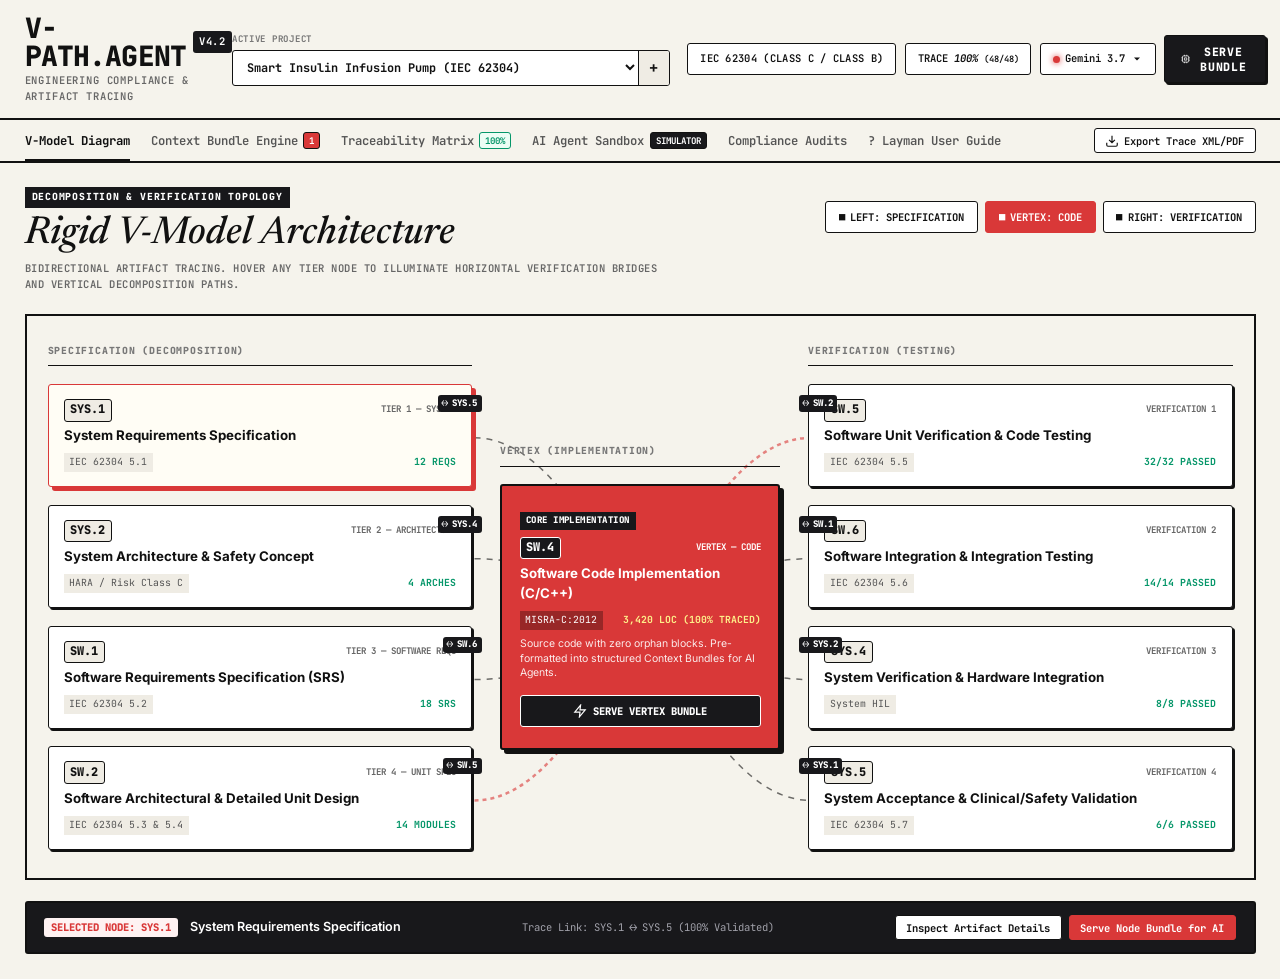
==== commit 08735d8f: "feat: implement V-PATH.AGENT v4.2 framework and interactive layman help guide - Redesign UI to match" ====
--- a/index.html
+++ b/index.html
@@ -3,479 +3,703 @@
 <head>
   <meta charset="UTF-8" />
   <meta name="viewport" content="width=device-width, initial-scale=1.0" />
-  <title>AutoVModel — Automotive V Model Framework</title>
-  <meta name="description" content="AI-powered automotive V Model framework guidance tool for development teams. Stage-by-stage visibility into project execution and validation." />
-  <link rel="preconnect" href="https://fonts.googleapis.com" />
-  <link href="https://fonts.googleapis.com/css2?family=Inter:wght@300;400;500;600;700;800;900&family=JetBrains+Mono:wght@400;500;600&display=swap" rel="stylesheet" />
+  <title>V-PATH.AGENT v4.2 — Engineering Compliance & Artifact Tracing</title>
+  <meta name="description" content="Documentation standard and artifact tracing for rigid V-model development process. Serves structured Context Bundles for AI agents." />
+  
+  <!-- Google Fonts: Newsreader (Serif), JetBrains Mono (Monospace), Inter (Sans) -->
+  <link rel="preconnect" href="https://fonts.googleapis.com">
+  <link rel="preconnect" href="https://fonts.gstatic.com" crossorigin>
+  <link href="https://fonts.googleapis.com/css2?family=Inter:wght@400;500;600;700&family=JetBrains+Mono:ital,wght@0,400;0,500;0,600;0,700;1,400&family=Newsreader:ital,opsz,wght@1,6..72,400;1,6..72,500;1,6..72,600&display=swap" rel="stylesheet">
+  
   <link rel="stylesheet" href="styles.css" />
-  <link rel="stylesheet" href="extensions.css" />
 </head>
 <body>
-  <!-- Animated background -->
-  <div class="bg-grid"></div>
-  <div class="bg-orbs">
-    <div class="orb orb-1"></div>
-    <div class="orb orb-2"></div>
-    <div class="orb orb-3"></div>
-  </div>
-
-  <!-- Top Navigation -->
-  <nav class="navbar" id="navbar">
-    <div class="nav-brand">
-      <div class="brand-icon">
-        <svg viewBox="0 0 24 24" fill="none" xmlns="http://www.w3.org/2000/svg">
-          <path d="M12 2L2 7l10 5 10-5-10-5zM2 17l10 5 10-5M2 12l10 5 10-5" stroke="currentColor" stroke-width="2" stroke-linecap="round" stroke-linejoin="round"/>
-        </svg>
-      </div>
-      <div class="brand-titles">
-        <div class="brand-header-row">
-          <span class="brand-name">AutoVModel</span>
-          <span class="brand-tag">v2.0</span>
-        </div>
-        <span class="brand-byline">Designed by Bhadradri Technologies Inc.</span>
-      </div>
+
+  <!-- Top Header Area -->
+  <header class="app-header">
+    <div class="header-left">
+      <div class="brand-row">
+        <h1 class="brand-title">V-PATH.AGENT</h1>
+        <span class="version-badge">V4.2</span>
+      </div>
+      <p class="brand-subtitle">ENGINEERING COMPLIANCE & ARTIFACT TRACING</p>
     </div>
-    <div class="nav-tabs" id="navTabs">
-      <button class="nav-tab active" data-view="dashboard" onclick="switchView('dashboard')">
-        <svg viewBox="0 0 20 20" fill="currentColor"><path d="M3 4a1 1 0 011-1h12a1 1 0 011 1v2a1 1 0 01-1 1H4a1 1 0 01-1-1V4zM3 10a1 1 0 011-1h6a1 1 0 011 1v6a1 1 0 01-1 1H4a1 1 0 01-1-1v-6zM14 9a1 1 0 00-1 1v6a1 1 0 001 1h2a1 1 0 001-1v-6a1 1 0 00-1-1h-2z"/></svg>
-        Dashboard
+
+    <div class="header-right">
+      <!-- Active Project Selector Box -->
+      <div class="project-selector-container">
+        <label class="project-label">ACTIVE PROJECT</label>
+        <div class="project-select-wrapper">
+          <select id="projectSelect" onchange="onProjectChange(this.value)">
+            <option value="insulin">Smart Insulin Infusion Pump (IEC 62304)</option>
+            <option value="aeb">Autonomous Emergency Braking (ISO 26262 ASIL-D)</option>
+            <option value="flybywire">Fly-by-Wire Flight Computer (DO-178C DAL-A)</option>
+            <option value="pacemaker">Cardiac Pacemaker Controller (IEC 62304 / ISO 14971)</option>
+          </select>
+          <button class="btn-icon-add" onclick="openNewProjectModal()" title="Add Custom Project">+</button>
+        </div>
+      </div>
+
+      <!-- Header Status Badges -->
+      <div class="header-badges">
+        <div class="badge-pill compliance-pill" id="complianceBadge">
+          <span class="pill-text">IEC 62304 (CLASS C / CLASS B)</span>
+        </div>
+        <div class="badge-pill trace-pill" id="traceBadge">
+          <span class="pill-text">TRACE <em>100%</em> <small>(48/48)</small></span>
+        </div>
+        <div class="badge-pill model-pill" onclick="openModelSelectModal()" title="Switch AI Agent Model">
+          <span class="status-dot green"></span>
+          <span class="model-name" id="selectedModelName">Gemini 3.7</span>
+          <svg class="chevron-down" viewBox="0 0 16 16" width="12" height="12" fill="currentColor"><path d="M4 6l4 4 4-4H4z"/></svg>
+        </div>
+        <button class="btn-serve-bundle" onclick="openServeBundleModal()">
+          <svg class="chip-icon" viewBox="0 0 24 24" width="16" height="16" fill="none" stroke="currentColor" stroke-width="2">
+            <rect x="4" y="4" width="16" height="16" rx="2" />
+            <path d="M9 9h6v6H9z" />
+            <path d="M9 1v3M15 1v3M9 20v3M15 20v3M1 9h3M1 15h3M20 9h3M20 15h3" />
+          </svg>
+          SERVE BUNDLE
+        </button>
+      </div>
+    </div>
+  </header>
+
+  <!-- Top Navigation Tabs -->
+  <nav class="nav-tabs-bar">
+    <div class="nav-tabs-list">
+      <button class="nav-tab active" data-tab="vmodel" onclick="switchTab('vmodel')">
+        V-Model Diagram
       </button>
-      <button class="nav-tab" data-view="vmodel" onclick="switchView('vmodel')">
-        <svg viewBox="0 0 20 20" fill="currentColor"><path fill-rule="evenodd" d="M12.316 3.051a1 1 0 01.633 1.265l-4 12a1 1 0 11-1.898-.632l4-12a1 1 0 011.265-.633zM5.707 6.293a1 1 0 010 1.414L3.414 10l2.293 2.293a1 1 0 11-1.414 1.414l-3-3a1 1 0 010-1.414l3-3a1 1 0 011.414 0zm8.586 0a1 1 0 011.414 0l3 3a1 1 0 010 1.414l-3 3a1 1 0 11-1.414-1.414L16.586 10l-2.293-2.293a1 1 0 010-1.414z" clip-rule="evenodd"/></svg>
-        V Model
+      <button class="nav-tab" data-tab="bundle" onclick="switchTab('bundle')">
+        Context Bundle Engine
+        <span class="tab-badge red-badge" id="bundleCountBadge">1</span>
       </button>
-      <button class="nav-tab" data-view="traceability" onclick="switchView('traceability')">
-        <svg viewBox="0 0 20 20" fill="currentColor"><path d="M5 3a2 2 0 00-2 2v2a2 2 0 002 2h2a2 2 0 002-2V5a2 2 0 00-2-2H5zM5 11a2 2 0 00-2 2v2a2 2 0 002 2h2a2 2 0 002-2v-2a2 2 0 00-2-2H5zM11 5a2 2 0 012-2h2a2 2 0 012 2v2a2 2 0 01-2 2h-2a2 2 0 01-2-2V5zM14 11a1 1 0 011 1v1h1a1 1 0 110 2h-1v1a1 1 0 11-2 0v-1h-1a1 1 0 110-2h1v-1a1 1 0 011-1z"/></svg>
-        Traceability
+      <button class="nav-tab" data-tab="traceability" onclick="switchTab('traceability')">
+        Traceability Matrix
+        <span class="tab-badge green-badge">100%</span>
       </button>
-      <button class="nav-tab" data-view="timeline" onclick="switchView('timeline')">
-        <svg viewBox="0 0 20 20" fill="currentColor"><path fill-rule="evenodd" d="M6 2a1 1 0 00-1 1v1H4a2 2 0 00-2 2v10a2 2 0 002 2h12a2 2 0 002-2V6a2 2 0 00-2-2h-1V3a1 1 0 10-2 0v1H7V3a1 1 0 00-1-1zm0 5a1 1 0 000 2h8a1 1 0 100-2H6z" clip-rule="evenodd"/></svg>
-        Timeline
+      <button class="nav-tab" data-tab="sandbox" onclick="switchTab('sandbox')">
+        AI Agent Sandbox
+        <span class="tab-badge dark-badge">SIMULATOR</span>
       </button>
-      <button class="nav-tab" data-view="advisor" onclick="switchView('advisor')">
-        <svg viewBox="0 0 20 20" fill="currentColor"><path fill-rule="evenodd" d="M18 10a8 8 0 11-16 0 8 8 0 0116 0zm-8-3a1 1 0 00-.867.5 1 1 0 11-1.731-1A3 3 0 0113 8a3.001 3.001 0 01-2 2.83V11a1 1 0 11-2 0v-1a1 1 0 011-1 1 1 0 100-2zm0 8a1 1 0 100-2 1 1 0 000 2z" clip-rule="evenodd"/></svg>
-        AI Advisor
+      <button class="nav-tab" data-tab="compliance" onclick="switchTab('compliance')">
+        Compliance Audits
       </button>
-      <button class="nav-tab" data-view="defects" onclick="switchView('defects')">
-        <svg viewBox="0 0 20 20" fill="currentColor"><path fill-rule="evenodd" d="M8.257 3.099c.765-1.36 2.722-1.36 3.486 0l5.58 9.92c.75 1.334-.213 2.98-1.742 2.98H4.42c-1.53 0-2.493-1.646-1.743-2.98l5.58-9.92zM11 13a1 1 0 11-2 0 1 1 0 012 0zm-1-8a1 1 0 00-1 1v3a1 1 0 002 0V6a1 1 0 00-1-1z" clip-rule="evenodd"/></svg>
-        Defects
-        <span class="nav-badge" id="defectNavBadge" style="display:none"></span>
+      <button class="nav-tab" data-tab="help" onclick="switchTab('help')">
+        ? Layman User Guide
       </button>
     </div>
-    <div class="nav-actions">
-      <div class="project-badge" id="projectBadge">
-        <span class="badge-dot"></span>
-        <span id="projectName">No Project</span>
-      </div>
-      <button class="btn-gate" onclick="openGateModal()" id="gateBtn" style="display:none">
-        <svg viewBox="0 0 16 16" fill="none" stroke="currentColor" stroke-width="1.5"><path d="M8 1l2 4 4.5.6-3.2 3.2.7 4.5L8 11l-4 2.3.7-4.5L1.5 5.6 6 5z"/></svg>
-        Gate Review
-      </button>
-      <button class="btn-export" onclick="openExportModal()" id="exportBtn" style="display:none">
-        <svg viewBox="0 0 16 16" fill="none" stroke="currentColor" stroke-width="1.5"><path d="M8 2v8M5 7l3 3 3-3M2 11v1a2 2 0 002 2h8a2 2 0 002-2v-1"/></svg>
-        Export
-      </button>
-      <button class="btn-new-project" onclick="openProjectModal()">
-        + New Project
+    <div class="nav-extra-actions">
+      <button class="btn-outline-sm" onclick="exportAuditReport()">
+        <svg width="14" height="14" viewBox="0 0 24 24" fill="none" stroke="currentColor" stroke-width="2"><path d="M21 15v4a2 2 0 01-2 2H5a2 2 0 01-2-2v-4M7 10l5 5 5-5M12 15V3"/></svg>
+        Export Trace XML/PDF
       </button>
     </div>
   </nav>
 
-  <!-- Main Content -->
-  <main class="main-content">
-
-    <!-- DASHBOARD VIEW -->
-    <section class="view active" id="view-dashboard">
-      <div class="view-header">
+  <!-- MAIN CONTENT VIEWS CONTAINER -->
+  <main class="main-views-container">
+
+    <!-- VIEW 1: V-MODEL DIAGRAM (Exact match to uploaded screenshot) -->
+    <section class="tab-view active" id="view-vmodel">
+      <!-- Diagram Banner / Header -->
+      <div class="diagram-header-panel">
+        <div class="dh-left">
+          <div class="section-tag-badge">DECOMPOSITION & VERIFICATION TOPOLOGY</div>
+          <h2 class="section-title-serif">Rigid V-Model Architecture</h2>
+          <p class="section-subtitle-mono">
+            BIDIRECTIONAL ARTIFACT TRACING. HOVER ANY TIER NODE TO ILLUMINATE HORIZONTAL VERIFICATION BRIDGES AND VERTICAL DECOMPOSITION PATHS.
+          </p>
+        </div>
+        <div class="dh-right-legend">
+          <button class="legend-btn left-btn" onclick="highlightBranch('left')">
+            <span class="sq-icon">■</span> LEFT: SPECIFICATION
+          </button>
+          <button class="legend-btn vertex-btn" onclick="highlightBranch('vertex')">
+            <span class="sq-icon">■</span> VERTEX: CODE
+          </button>
+          <button class="legend-btn right-btn" onclick="highlightBranch('right')">
+            <span class="sq-icon">■</span> RIGHT: VERIFICATION
+          </button>
+        </div>
+      </div>
+
+      <!-- V-Model Interactive Canvas Area -->
+      <div class="vmodel-canvas-wrapper" id="vmodelCanvasWrapper">
+        <svg id="vmodelSvgConnections" class="vmodel-svg-overlay"></svg>
+
+        <div class="vmodel-grid">
+          <!-- LEFT SIDE: SPECIFICATION & DECOMPOSITION BRANCH -->
+          <div class="vmodel-column left-branch">
+            <div class="column-title">SPECIFICATION (DECOMPOSITION)</div>
+            
+            <div class="vmodel-node-card left-node" id="node-SYS1" data-node="SYS1" onclick="onNodeClick('SYS1')">
+              <div class="node-header">
+                <span class="node-id">SYS.1</span>
+                <span class="node-tier">TIER 1 — SYSTEM</span>
+              </div>
+              <div class="node-title">System Requirements Specification</div>
+              <div class="node-meta">
+                <span class="meta-tag">IEC 62304 5.1</span>
+                <span class="meta-status verified">12 REQS</span>
+              </div>
+              <div class="node-bridge-indicator" title="Connected to System Acceptance Test (SYS.5)">↔ SYS.5</div>
+            </div>
+
+            <div class="vmodel-node-card left-node" id="node-SYS2" data-node="SYS2" onclick="onNodeClick('SYS2')">
+              <div class="node-header">
+                <span class="node-id">SYS.2</span>
+                <span class="node-tier">TIER 2 — ARCHITECTURE</span>
+              </div>
+              <div class="node-title">System Architecture & Safety Concept</div>
+              <div class="node-meta">
+                <span class="meta-tag">HARA / Risk Class C</span>
+                <span class="meta-status verified">4 ARCHES</span>
+              </div>
+              <div class="node-bridge-indicator" title="Connected to System Verification Test (SYS.4)">↔ SYS.4</div>
+            </div>
+
+            <div class="vmodel-node-card left-node" id="node-SW1" data-node="SW1" onclick="onNodeClick('SW1')">
+              <div class="node-header">
+                <span class="node-id">SW.1</span>
+                <span class="node-tier">TIER 3 — SOFTWARE REQS</span>
+              </div>
+              <div class="node-title">Software Requirements Specification (SRS)</div>
+              <div class="node-meta">
+                <span class="meta-tag">IEC 62304 5.2</span>
+                <span class="meta-status verified">18 SRS</span>
+              </div>
+              <div class="node-bridge-indicator" title="Connected to Software Integration Test (SW.6)">↔ SW.6</div>
+            </div>
+
+            <div class="vmodel-node-card left-node" id="node-SW2" data-node="SW2" onclick="onNodeClick('SW2')">
+              <div class="node-header">
+                <span class="node-id">SW.2</span>
+                <span class="node-tier">TIER 4 — UNIT SPEC</span>
+              </div>
+              <div class="node-title">Software Architectural & Detailed Unit Design</div>
+              <div class="node-meta">
+                <span class="meta-tag">IEC 62304 5.3 & 5.4</span>
+                <span class="meta-status verified">14 MODULES</span>
+              </div>
+              <div class="node-bridge-indicator" title="Connected to Unit Component Testing (SW.5)">↔ SW.5</div>
+            </div>
+          </div>
+
+          <!-- VERTEX CENTER: IMPLEMENTATION / CODE -->
+          <div class="vmodel-column vertex-branch">
+            <div class="column-title">VERTEX (IMPLEMENTATION)</div>
+            
+            <div class="vmodel-node-card vertex-node highlighted-vertex" id="node-SW4" data-node="SW4" onclick="onNodeClick('SW4')">
+              <div class="vertex-badge">CORE IMPLEMENTATION</div>
+              <div class="node-header">
+                <span class="node-id">SW.4</span>
+                <span class="node-tier">VERTEX — CODE</span>
+              </div>
+              <div class="node-title">Software Code Implementation (C/C++)</div>
+              <div class="node-meta">
+                <span class="meta-tag">MISRA-C:2012</span>
+                <span class="meta-status vertex-pass">3,420 LOC (100% TRACED)</span>
+              </div>
+              <p class="node-desc">Source code with zero orphan blocks. Pre-formatted into structured Context Bundles for AI Agents.</p>
+              <button class="btn-vertex-serve" onclick="event.stopPropagation(); serveNodeBundle('SW4');">
+                <svg width="14" height="14" viewBox="0 0 24 24" fill="none" stroke="currentColor" stroke-width="2"><path d="M13 2L3 14h9l-1 8 10-12h-9l1-8z"/></svg>
+                SERVE VERTEX BUNDLE
+              </button>
+            </div>
+          </div>
+
+          <!-- RIGHT SIDE: VERIFICATION & TESTING BRANCH -->
+          <div class="vmodel-column right-branch">
+            <div class="column-title">VERIFICATION (TESTING)</div>
+
+            <div class="vmodel-node-card right-node" id="node-SW5" data-node="SW5" onclick="onNodeClick('SW5')">
+              <div class="node-header">
+                <span class="node-id">SW.5</span>
+                <span class="node-tier">VERIFICATION 1</span>
+              </div>
+              <div class="node-title">Software Unit Verification & Code Testing</div>
+              <div class="node-meta">
+                <span class="meta-tag">IEC 62304 5.5</span>
+                <span class="meta-status verified">32/32 PASSED</span>
+              </div>
+              <div class="node-bridge-indicator" title="Connected to Unit Spec (SW.2)">↔ SW.2</div>
+            </div>
+
+            <div class="vmodel-node-card right-node" id="node-SW6" data-node="SW6" onclick="onNodeClick('SW6')">
+              <div class="node-header">
+                <span class="node-id">SW.6</span>
+                <span class="node-tier">VERIFICATION 2</span>
+              </div>
+              <div class="node-title">Software Integration & Integration Testing</div>
+              <div class="node-meta">
+                <span class="meta-tag">IEC 62304 5.6</span>
+                <span class="meta-status verified">14/14 PASSED</span>
+              </div>
+              <div class="node-bridge-indicator" title="Connected to SRS (SW.1)">↔ SW.1</div>
+            </div>
+
+            <div class="vmodel-node-card right-node" id="node-SYS4" data-node="SYS4" onclick="onNodeClick('SYS4')">
+              <div class="node-header">
+                <span class="node-id">SYS.4</span>
+                <span class="node-tier">VERIFICATION 3</span>
+              </div>
+              <div class="node-title">System Verification & Hardware Integration</div>
+              <div class="node-meta">
+                <span class="meta-tag">System HIL</span>
+                <span class="meta-status verified">8/8 PASSED</span>
+              </div>
+              <div class="node-bridge-indicator" title="Connected to Architecture (SYS.2)">↔ SYS.2</div>
+            </div>
+
+            <div class="vmodel-node-card right-node" id="node-SYS5" data-node="SYS5" onclick="onNodeClick('SYS5')">
+              <div class="node-header">
+                <span class="node-id">SYS.5</span>
+                <span class="node-tier">VERIFICATION 4</span>
+              </div>
+              <div class="node-title">System Acceptance & Clinical/Safety Validation</div>
+              <div class="node-meta">
+                <span class="meta-tag">IEC 62304 5.7</span>
+                <span class="meta-status verified">6/6 PASSED</span>
+              </div>
+              <div class="node-bridge-indicator" title="Connected to Requirements (SYS.1)">↔ SYS.1</div>
+            </div>
+          </div>
+        </div>
+      </div>
+
+      <!-- Quick Node Details Drawer Bar -->
+      <div class="node-quick-bar" id="nodeQuickBar">
+        <div class="qb-left">
+          <span class="qb-tag" id="qbTag">SELECTED NODE: SYS.1</span>
+          <span class="qb-title" id="qbTitle">System Requirements Specification</span>
+        </div>
+        <div class="qb-center">
+          <span class="qb-trace" id="qbTrace">Trace Link: SYS.1 ↔ SYS.5 (100% Validated)</span>
+        </div>
+        <div class="qb-right">
+          <button class="btn-sm-primary" onclick="openSelectedNodeModal()">Inspect Artifact Details</button>
+          <button class="btn-sm-serve" onclick="serveSelectedNodeBundle()">Serve Node Bundle for AI</button>
+        </div>
+      </div>
+    </section>
+
+    <!-- VIEW 2: CONTEXT BUNDLE ENGINE -->
+    <section class="tab-view" id="view-bundle">
+      <div class="view-header-row">
         <div>
-          <h1 class="view-title">Project Dashboard</h1>
-          <p class="view-subtitle">Automotive V Model — Real-time project health & phase tracking</p>
-        </div>
-        <div class="header-actions">
-          <div class="phase-indicator" id="dashPhaseIndicator">
-            <span class="pi-label">Current Phase</span>
-            <span class="pi-value" id="dashCurrentPhase">–</span>
-          </div>
-        </div>
-      </div>
-
-      <!-- KPI Cards -->
-      <div class="kpi-grid">
-        <div class="kpi-card" id="kpi-req">
-          <div class="kpi-icon req-icon">
-            <svg viewBox="0 0 24 24" fill="none" stroke="currentColor" stroke-width="2"><path d="M9 5H7a2 2 0 00-2 2v12a2 2 0 002 2h10a2 2 0 002-2V7a2 2 0 00-2-2h-2M9 5a2 2 0 002 2h2a2 2 0 002-2M9 5a2 2 0 012-2h2a2 2 0 012 2m-6 9l2 2 4-4"/></svg>
-          </div>
-          <div class="kpi-content">
-            <div class="kpi-value" id="kpi-req-val">0%</div>
-            <div class="kpi-label">Req. Coverage</div>
-            <div class="kpi-bar"><div class="kpi-fill" id="kpi-req-bar" style="width:0%"></div></div>
-          </div>
-        </div>
-        <div class="kpi-card" id="kpi-test">
-          <div class="kpi-icon test-icon">
-            <svg viewBox="0 0 24 24" fill="none" stroke="currentColor" stroke-width="2"><path d="M9 12l2 2 4-4m6 2a9 9 0 11-18 0 9 9 0 0118 0z"/></svg>
-          </div>
-          <div class="kpi-content">
-            <div class="kpi-value" id="kpi-test-val">0%</div>
-            <div class="kpi-label">Test Alignment</div>
-            <div class="kpi-bar"><div class="kpi-fill green" id="kpi-test-bar" style="width:0%"></div></div>
-          </div>
-        </div>
-        <div class="kpi-card" id="kpi-risk">
-          <div class="kpi-icon risk-icon">
-            <svg viewBox="0 0 24 24" fill="none" stroke="currentColor" stroke-width="2"><path d="M12 9v2m0 4h.01m-6.938 4h13.856c1.54 0 2.502-1.667 1.732-3L13.732 4c-.77-1.333-2.694-1.333-3.464 0L3.34 16c-.77 1.333.192 3 1.732 3z"/></svg>
-          </div>
-          <div class="kpi-content">
-            <div class="kpi-value" id="kpi-risk-val">–</div>
-            <div class="kpi-label">Risk Level</div>
-            <div class="kpi-sub" id="kpi-risk-sub">No project loaded</div>
-          </div>
-        </div>
-        <div class="kpi-card" id="kpi-phase">
-          <div class="kpi-icon phase-icon">
-            <svg viewBox="0 0 24 24" fill="none" stroke="currentColor" stroke-width="2"><circle cx="12" cy="12" r="10"/><polyline points="12 6 12 12 16 14"/></svg>
-          </div>
-          <div class="kpi-content">
-            <div class="kpi-value" id="kpi-phase-val">0/8</div>
-            <div class="kpi-label">Phases Complete</div>
-            <div class="kpi-bar"><div class="kpi-fill purple" id="kpi-phase-bar" style="width:0%"></div></div>
-          </div>
-        </div>
-        <div class="kpi-card" id="kpi-defects" style="cursor:pointer" onclick="switchView('defects')">
-          <div class="kpi-icon" style="background:rgba(244,63,94,0.15);color:var(--accent-5)">
-            <svg viewBox="0 0 24 24" fill="none" stroke="currentColor" stroke-width="2"><path d="M12 8v4m0 4h.01M10.29 3.86L1.82 18a2 2 0 001.71 3h16.94a2 2 0 001.71-3L13.71 3.86a2 2 0 00-3.42 0z"/></svg>
-          </div>
-          <div class="kpi-content">
-            <div class="kpi-value" id="kpi-defect-val">0</div>
-            <div class="kpi-label">Open Defects</div>
-            <div class="kpi-sub" id="kpi-defect-sub">0 Critical · 0 Major</div>
-          </div>
-        </div>
-        <div class="kpi-card" id="kpi-gate" style="cursor:pointer" onclick="openGateModal()">
-          <div class="kpi-icon" style="background:rgba(251,146,60,0.15);color:var(--accent-4)">
-            <svg viewBox="0 0 24 24" fill="none" stroke="currentColor" stroke-width="2"><path d="M9 12l2 2 4-4M7.835 4.697a3.42 3.42 0 001.946-.806 3.42 3.42 0 014.438 0 3.42 3.42 0 001.946.806 3.42 3.42 0 013.138 3.138 3.42 3.42 0 00.806 1.946 3.42 3.42 0 010 4.438 3.42 3.42 0 00-.806 1.946 3.42 3.42 0 01-3.138 3.138 3.42 3.42 0 00-1.946.806 3.42 3.42 0 01-4.438 0 3.42 3.42 0 00-1.946-.806 3.42 3.42 0 01-3.138-3.138 3.42 3.42 0 00-.806-1.946 3.42 3.42 0 010-4.438 3.42 3.42 0 00.806-1.946 3.42 3.42 0 013.138-3.138z"/></svg>
-          </div>
-          <div class="kpi-content">
-            <div class="kpi-value" id="kpi-gate-val">–</div>
-            <div class="kpi-label">Gate Status</div>
-            <div class="kpi-sub" id="kpi-gate-sub">Click to review</div>
-          </div>
-        </div>
-      </div>
-
-      <!-- V Model Mini + Phase Cards -->
-      <div class="dash-body">
-        <div class="dash-left">
-          <!-- Radar Chart Card -->
-          <div class="card radar-card">
-            <div class="card-header">
-              <h3>Phase Health Radar</h3>
-              <span class="card-tag">Live</span>
-            </div>
-            <div class="radar-wrap">
-              <canvas id="radarChart" width="300" height="260"></canvas>
-              <div class="radar-legend" id="radarLegend"></div>
-            </div>
-          </div>
-
-          <!-- Mini V Model -->
-          <div class="card mini-vmodel-card">
-            <div class="card-header">
-              <h3>V Model Progress</h3>
-              <button class="btn-text" onclick="openGateModal()" id="gateQuickBtn" style="display:none">Gate Review →</button>
-            </div>
-            <div class="mini-vmodel" id="miniVModel">
-              <!-- Rendered by JS -->
-            </div>
-          </div>
-
-          <!-- Risk Flags -->
-          <div class="card risk-card">
-            <div class="card-header">
-              <h3>Risk Flags</h3>
-              <span class="risk-count" id="riskCount">0</span>
-            </div>
-            <div class="risk-list" id="riskList">
-              <div class="empty-state">
-                <svg viewBox="0 0 24 24" fill="none" stroke="currentColor" stroke-width="1.5"><path d="M9 12l2 2 4-4m6 2a9 9 0 11-18 0 9 9 0 0118 0z"/></svg>
-                <p>No active project. Create one to see risk analysis.</p>
-              </div>
-            </div>
-          </div>
-        </div>
-
-        <div class="dash-right">
-          <!-- Phase Task List -->
-          <div class="card phase-tasks-card">
-            <div class="card-header">
-              <h3>Current Phase Tasks</h3>
-              <button class="btn-text" onclick="switchView('vmodel')">View Full Model →</button>
-            </div>
-            <div class="phase-tasks-list" id="phaseTasksList">
-              <div class="empty-state">
-                <svg viewBox="0 0 24 24" fill="none" stroke="currentColor" stroke-width="1.5"><path d="M9 5H7a2 2 0 00-2 2v12a2 2 0 002 2h10a2 2 0 002-2V7a2 2 0 00-2-2h-2M9 5a2 2 0 002 2h2a2 2 0 002-2M9 5a2 2 0 012-2h2a2 2 0 012 2"/></svg>
-                <p>Start a project to see phase-specific tasks.</p>
-              </div>
-            </div>
-          </div>
-
-          <!-- Recent Activity / Artifacts -->
-          <div class="card artifacts-card">
-            <div class="card-header">
-              <h3>Phase Artifacts</h3>
-              <span class="card-tag artifact-tag" id="artifactPhaseTag">–</span>
-            </div>
-            <div class="artifacts-list" id="artifactsList">
-              <div class="empty-state">
-                <svg viewBox="0 0 24 24" fill="none" stroke="currentColor" stroke-width="1.5"><path d="M7 21h10a2 2 0 002-2V9.414a1 1 0 00-.293-.707l-5.414-5.414A1 1 0 0012.586 3H7a2 2 0 00-2 2v14a2 2 0 002 2z"/></svg>
-                <p>Artifacts will appear as phases are configured.</p>
-              </div>
-            </div>
-          </div>
+          <span class="section-tag-badge">STRUCTURED AI CONTEXT ENGINE</span>
+          <h2 class="view-main-title">Context Bundle Server & Prompt Generator</h2>
+          <p class="view-desc-text">
+            Guarantees AI Agents receive 100% explicit Requirements + Architecture + Unit Design + MISRA Constraints + Verification Tests. Zero guessing, zero hallucinations.
+          </p>
+        </div>
+        <div class="bundle-actions-top">
+          <label for="bundleTargetNode">Target Scope:</label>
+          <select id="bundleTargetNode" onchange="generateContextBundle()">
+            <option value="FULL">Full V-Model Pipeline (All Tiers)</option>
+            <option value="SW.4" selected>Vertex Code & Unit Spec (SW.4 + SW.2 + SW.5)</option>
+            <option value="SYS.1">System Requirements Tier (SYS.1 + SYS.5)</option>
+            <option value="SW.1">Software Specification Tier (SW.1 + SW.6)</option>
+          </select>
+
+          <label for="bundleFormat">Format:</label>
+          <select id="bundleFormat" onchange="generateContextBundle()">
+            <option value="json" selected>JSON Schema (Machine Readable)</option>
+            <option value="yaml">YAML Spec</option>
+            <option value="markdown">AI System Prompt (Markdown)</option>
+            <option value="arxml">ARXML (Automotive Standard)</option>
+          </select>
+        </div>
+      </div>
+
+      <div class="bundle-layout">
+        <!-- Left Options / Meta -->
+        <div class="bundle-sidebar">
+          <div class="card-box">
+            <h3>Bundle Payload Summary</h3>
+            <div class="meta-stat-group">
+              <div class="stat-item">
+                <span class="stat-lbl">Requirements Included</span>
+                <span class="stat-val" id="bundleReqCount">18 SRS Reqs</span>
+              </div>
+              <div class="stat-item">
+                <span class="stat-lbl">Safety Standard</span>
+                <span class="stat-val">IEC 62304 / Class C</span>
+              </div>
+              <div class="stat-item">
+                <span class="stat-lbl">Estimated Tokens</span>
+                <span class="stat-val" id="bundleTokenCount">2,840 tokens</span>
+              </div>
+              <div class="stat-item">
+                <span class="stat-lbl">Integrity Checksum</span>
+                <span class="stat-val mono-xs" id="bundleHash">sha256:e3b0c442...</span>
+              </div>
+            </div>
+          </div>
+
+          <div class="card-box">
+            <h3>AI Agent Endpoint API</h3>
+            <p class="text-xs">Expose this bundle directly to LLMs, Antigravity, Cursor, or Auto-code pipelines via REST endpoint:</p>
+            <div class="code-snippet-box">
+              <code>GET /api/v1/vpath/bundle?project=insulin&scope=SW.4</code>
+            </div>
+            <button class="btn-outline-full" onclick="copyApiCurl()">Copy cURL Request</button>
+          </div>
+
+          <div class="card-box accent-box">
+            <h3>Inject to AI Agent</h3>
+            <p class="text-xs">Send this Context Bundle directly into your active Gemini 3.7 / 3.6 prompt context window.</p>
+            <button class="btn-primary-full" onclick="copyContextBundleToClipboard()">
+              <svg width="16" height="16" viewBox="0 0 24 24" fill="none" stroke="currentColor" stroke-width="2"><path d="M16 4h2a2 2 0 012 2v14a2 2 0 01-2 2H6a2 2 0 01-2-2V6a2 2 0 012-2h2"/><rect x="8" y="2" width="8" height="4" rx="1" ry="1"/></svg>
+              COPY CONTEXT BUNDLE TO CLIPBOARD
+            </button>
+          </div>
+        </div>
+
+        <!-- Right Code Preview Editor -->
+        <div class="bundle-main-viewer">
+          <div class="viewer-top-bar">
+            <span class="file-name" id="bundleFileName">vpath_context_bundle_insulin_sw4.json</span>
+            <div class="vt-right">
+              <button class="btn-tb" onclick="copyContextBundleToClipboard()">Copy</button>
+              <button class="btn-tb" onclick="downloadContextBundle()">Download File</button>
+            </div>
+          </div>
+          <pre class="code-viewer" id="contextBundleCodeDisplay"><code><!-- JS populates bundle content here --></code></pre>
         </div>
       </div>
     </section>
 
-    <!-- V MODEL VIEW -->
-    <section class="view" id="view-vmodel">
-      <div class="view-header">
+    <!-- VIEW 3: TRACEABILITY MATRIX -->
+    <section class="tab-view" id="view-traceability">
+      <div class="view-header-row">
         <div>
-          <h1 class="view-title">V Model Framework</h1>
-          <p class="view-subtitle">Click any phase node to explore tasks, artifacts, and validation criteria</p>
-        </div>
-        <div class="header-actions">
-          <button class="btn-secondary" onclick="expandAllPhases()">Expand All</button>
-          <button class="btn-secondary" onclick="collapseAllPhases()">Collapse All</button>
-        </div>
-      </div>
-
-      <div class="vmodel-container">
-        <!-- Full V Model Diagram -->
-        <div class="vmodel-diagram" id="vmodelDiagram">
-          <!-- Left arm labels -->
-          <div class="vmodel-arm-label left-label">Development</div>
-          <div class="vmodel-arm-label right-label">Validation</div>
-          <canvas id="vmodelCanvas"></canvas>
-          <div class="vmodel-nodes" id="vmodelNodes">
-            <!-- Rendered by JS -->
-          </div>
-        </div>
-
-        <!-- Phase Detail Panel -->
-        <div class="phase-detail-panel" id="phaseDetailPanel">
-          <div class="pdp-header">
-            <div class="pdp-phase-badge" id="pdpBadge">–</div>
-            <h2 id="pdpTitle">Select a Phase</h2>
-            <p id="pdpDesc">Click any node in the V Model diagram to see detailed phase information.</p>
-          </div>
-          <div class="pdp-body" id="pdpBody">
-            <div class="empty-state large">
-              <div class="es-icon">
-                <svg viewBox="0 0 48 48" fill="none" stroke="currentColor" stroke-width="1.5"><path d="M24 8v8M16 12l5.66 5.66M8 20h8M12 28l5.66-5.66M20 40v-8M28 36l-5.66-5.66M40 28h-8M36 20l-5.66 5.66"/></svg>
-              </div>
-              <p>Select a phase node to see detailed guidance</p>
-            </div>
-          </div>
-        </div>
+          <span class="section-tag-badge">BIDIRECTIONAL TRACEABILITY MATRIX</span>
+          <h2 class="view-main-title">Requirement to Verification Traceability</h2>
+          <p class="view-desc-text">
+            End-to-end traceability proof for regulatory audits (FDA, ISO 26262, FAA). Every requirement maps forward to code & test, every line of code traces back to a requirement.
+          </p>
+        </div>
+        <div class="matrix-filters">
+          <input type="text" id="matrixSearch" placeholder="Filter by ID, Requirement, or Function..." onkeyup="filterMatrixTable()" />
+          <select id="matrixStatusFilter" onchange="filterMatrixTable()">
+            <option value="ALL">All Statuses (100% Traced)</option>
+            <option value="PASSED">Passed Tests Only</option>
+            <option value="GAP">Verification Gaps (0)</option>
+          </select>
+        </div>
+      </div>
+
+      <div class="matrix-table-card">
+        <table class="trace-table" id="traceTable">
+          <thead>
+            <tr>
+              <th>Sys Req (SYS.1)</th>
+              <th>SW Spec (SW.1)</th>
+              <th>Architecture (SW.2)</th>
+              <th>Code Implementation (SW.4)</th>
+              <th>Unit Test (SW.5)</th>
+              <th>Integration Test (SW.6)</th>
+              <th>Status</th>
+              <th>Action</th>
+            </tr>
+          </thead>
+          <tbody id="traceTableBody">
+            <!-- JS populates matrix rows -->
+          </tbody>
+        </table>
       </div>
     </section>
 
-    <!-- TRACEABILITY VIEW -->
-    <section class="view" id="view-traceability">
-      <div class="view-header">
+    <!-- VIEW 4: AI AGENT SANDBOX (Interactive Demonstration) -->
+    <section class="tab-view" id="view-sandbox">
+      <div class="view-header-row">
         <div>
-          <h1 class="view-title">Traceability Matrix</h1>
-          <p class="view-subtitle">Requirements → Design → Implementation → Tests</p>
-        </div>
-        <div class="header-actions">
-          <select class="select-filter" id="traceFilter" onchange="filterTraceability()">
-            <option value="all">All Items</option>
-            <option value="requirements">Requirements Only</option>
-            <option value="design">Design Items</option>
-            <option value="tests">Test Cases</option>
+          <span class="section-tag-badge">AI AGENT EXECUTION SIMULATOR</span>
+          <h2 class="view-main-title">Context Bundle vs Raw Prompt Benchmark</h2>
+          <p class="view-desc-text">
+            Compare AI coding performance when using standard ambiguous prompts vs using rigid V-PATH Context Bundles.
+          </p>
+        </div>
+      </div>
+
+      <!-- Sandbox Config Card -->
+      <div class="sandbox-controls-card">
+        <div class="sc-group">
+          <label>Select Safety Task Prompt:</label>
+          <select id="sandboxPromptSelect" onchange="onSandboxPromptChange()">
+            <option value="insulin_calc">Task 1: Calculate Insulin Bolus Dosage (IEC 62304 Class C)</option>
+            <option value="aeb_trigger">Task 2: Evaluate Emergency Braking Threshold (ISO 26262 ASIL-D)</option>
+            <option value="pacemaker_pulse">Task 3: Ventricular Pacing Timing Control (ISO 14971)</option>
           </select>
         </div>
-      </div>
-      <div class="trace-container" id="traceContainer">
-        <div class="empty-state large">
-          <div class="es-icon">
-            <svg viewBox="0 0 48 48" fill="none" stroke="currentColor" stroke-width="1.5"><rect x="4" y="4" width="16" height="16" rx="2"/><rect x="28" y="4" width="16" height="16" rx="2"/><rect x="4" y="28" width="16" height="16" rx="2"/><rect x="28" y="28" width="16" height="16" rx="2"/><line x1="20" y1="12" x2="28" y2="12"/><line x1="12" y1="20" x2="12" y2="28"/><line x1="36" y1="20" x2="36" y2="28"/><line x1="20" y1="36" x2="28" y2="36"/></svg>
-          </div>
-          <p>Create a project to generate the traceability matrix</p>
-          <button class="btn-primary" onclick="openProjectModal()">Create Project</button>
+        <div class="sc-group">
+          <label>Select AI Agent Model:</label>
+          <select id="sandboxModelSelect">
+            <option value="gemini37">Gemini 3.7 (Recommended)</option>
+            <option value="gemini36">Gemini 3.6 Flash</option>
+            <option value="claude37">Claude 3.7 Sonnet</option>
+            <option value="gpt4o">GPT-4o Enterprise</option>
+          </select>
+        </div>
+        <button class="btn-execute-sim" onclick="runSandboxSimulation()">
+          <svg width="16" height="16" viewBox="0 0 24 24" fill="none" stroke="currentColor" stroke-width="2"><path d="M5 3l14 9-14 9V3z"/></svg>
+          RUN SIMULATION BENCHMARK
+        </button>
+      </div>
+
+      <!-- Side-by-side comparison output -->
+      <div class="sandbox-comparison-grid">
+        <!-- Left: Without Context Bundle -->
+        <div class="sim-panel fail-panel">
+          <div class="sim-header">
+            <span class="sim-badge bad">WITHOUT CONTEXT BUNDLE</span>
+            <span class="sim-status">FAIL AUDIT — 3 VIOLATIONS</span>
+          </div>
+          <div class="sim-prompt-box">
+            <label>Raw Prompt Given to AI:</label>
+            <p id="simRawPrompt">"Write C code to calculate insulin dose based on blood glucose input."</p>
+          </div>
+          <div class="sim-result-code">
+            <label>AI Output (Unstructured / Guessing):</label>
+            <pre><code id="simCodeRaw">/* Generated without context */
+float calculate_dose(float glucose) {
+    // Dangerous assumption: No upper bounds check
+    // No MISRA-C compliance
+    // No error handling for sensor fault
+    return (glucose - 100.0) / 50.0;
+}</code></pre>
+          </div>
+          <div class="sim-audit-log">
+            <div class="log-item error">✘ Missing Sys Req SYS-102 (Max dose ceiling limit 15.0 U)</div>
+            <div class="log-item error">✘ MISRA-C 10.3 Violation (Implicit float conversions)</div>
+            <div class="log-item error">✘ Missing Unit Verification Test Suite</div>
+          </div>
+        </div>
+
+        <!-- Right: WITH V-PATH Context Bundle -->
+        <div class="sim-panel pass-panel">
+          <div class="sim-header">
+            <span class="sim-badge good">WITH V-PATH CONTEXT BUNDLE</span>
+            <span class="sim-status">100% COMPLIANT & PASSED</span>
+          </div>
+          <div class="sim-prompt-box">
+            <label>V-PATH Context Bundle Injected:</label>
+            <p id="simBundlePrompt">"Includes SYS.1 (Max Dose Safety Ceiling), SW.1 (Fault Detection), SW.2 (MISRA-C Rule Set), SW.5 (Unit Assertions)"</p>
+          </div>
+          <div class="sim-result-code">
+            <label>AI Output (Rigid V-Model Compliant):</label>
+            <pre><code id="simCodeVPath">/* V-PATH CONTEXT BUNDLE DRIVEN CODE */
+#include "insulin_safety.h"
+
+DoseResult_t Calculate_Bolus_Dose(const GlucoseReading_t* const reading) {
+    if (reading == NULL || reading->sensor_status != SENSOR_OK) {
+        return (DoseResult_t){ .dose_units = 0.0f, .status = DOSE_ERR_SENSOR_FAULT };
+    }
+    float raw_dose = (reading->glucose_mg_dl - TARGET_GLUCOSE_BASE) / INSULIN_SENSITIVITY_RATIO;
+    if (raw_dose > MAX_SAFE_CEILING_UNITS) {
+        raw_dose = MAX_SAFE_CEILING_UNITS; // Enforce SYS-102 ceiling constraint
+    }
+    return (DoseResult_t){ .dose_units = raw_dose, .status = DOSE_SUCCESS };
+}</code></pre>
+          </div>
+          <div class="sim-audit-log">
+            <div class="log-item success">✔ SYS-102 Max Dose Ceiling Enforced</div>
+            <div class="log-item success">✔ MISRA-C 2012 Fully Compliant (Zero Warnings)</div>
+            <div class="log-item success">✔ SW.5 Unit Test Suite Automatically Traced & Verified</div>
+          </div>
         </div>
       </div>
     </section>
 
-    <!-- TIMELINE VIEW -->
-    <section class="view" id="view-timeline">
-      <div class="view-header">
+    <!-- VIEW 5: COMPLIANCE AUDITS -->
+    <section class="tab-view" id="view-compliance">
+      <div class="view-header-row">
         <div>
-          <h1 class="view-title">Phase Timeline</h1>
-          <p class="view-subtitle">V Model phase dependencies, milestones, and critical path</p>
-        </div>
-      </div>
-      <div class="timeline-container" id="timelineContainer">
-        <div class="empty-state large">
-          <div class="es-icon">
-            <svg viewBox="0 0 48 48" fill="none" stroke="currentColor" stroke-width="1.5"><rect x="4" y="8" width="40" height="32" rx="3"/><line x1="4" y1="18" x2="44" y2="18"/><line x1="14" y1="8" x2="14" y2="18"/><line x1="34" y1="8" x2="34" y2="18"/></svg>
-          </div>
-          <p>Create a project to generate the phase timeline</p>
-          <button class="btn-primary" onclick="openProjectModal()">Create Project</button>
+          <span class="section-tag-badge">REGULATORY AUDIT CERTIFICATION</span>
+          <h2 class="view-main-title">Safety Standards Compliance Checklist</h2>
+          <p class="view-desc-text">
+            Automated verification report for FDA 510(k), ISO 26262 ASIL-D, DO-178C DAL-A, and Automotive SPICE audits.
+          </p>
+        </div>
+        <button class="btn-primary" onclick="exportAuditReport()">Generate PDF Audit Package</button>
+      </div>
+
+      <div class="compliance-cards-grid">
+        <div class="compliance-card">
+          <div class="cc-header">
+            <span class="cc-title">IEC 62304:2015</span>
+            <span class="cc-badge pass">CLASS C CERTIFIED</span>
+          </div>
+          <p class="cc-desc">Medical Device Software — Software Life Cycle Processes</p>
+          <ul class="cc-list">
+            <li><span class="chk">✔</span> 5.1 Software Development Planning (Traced to SYS.1)</li>
+            <li><span class="chk">✔</span> 5.2 Software Requirements Analysis (Traced to SW.1)</li>
+            <li><span class="chk">✔</span> 5.3 Software Architectural Design (Traced to SW.2)</li>
+            <li><span class="chk">✔</span> 5.4 Software Detailed Design (Traced to SW.2)</li>
+            <li><span class="chk">✔</span> 5.5 Software Unit Implementation (Traced to SW.4/SW.5)</li>
+            <li><span class="chk">✔</span> 5.6 Software Integration & Testing (Traced to SW.6)</li>
+            <li><span class="chk">✔</span> 5.7 Software System Testing (Traced to SYS.5)</li>
+          </ul>
+        </div>
+
+        <div class="compliance-card">
+          <div class="cc-header">
+            <span class="cc-title">ISO 26262:2018</span>
+            <span class="cc-badge pass">ASIL-D READY</span>
+          </div>
+          <p class="cc-desc">Road Vehicles — Functional Safety Standard</p>
+          <ul class="cc-list">
+            <li><span class="chk">✔</span> Part 4: System level development & safety goals</li>
+            <li><span class="chk">✔</span> Part 6: Product development at the software level</li>
+            <li><span class="chk">✔</span> Bidirectional traceability matrix 100% complete</li>
+            <li><span class="chk">✔</span> MISRA-C 2012 Static analysis verification clean</li>
+          </ul>
+        </div>
+
+        <div class="compliance-card">
+          <div class="cc-header">
+            <span class="cc-title">DO-178C / ED-12C</span>
+            <span class="cc-badge pass">DAL-A READY</span>
+          </div>
+          <p class="cc-desc">Software Considerations in Airborne Systems</p>
+          <ul class="cc-list">
+            <li><span class="chk">✔</span> High-Level Requirements (HLR) mapped to LLR</li>
+            <li><span class="chk">✔</span> Structural Coverage (MC/DC Coverage 100%)</li>
+            <li><span class="chk">✔</span> Context Bundle Artifact Log generated</li>
+          </ul>
         </div>
       </div>
     </section>
 
-    <!-- AI ADVISOR VIEW -->
-    <section class="view" id="view-advisor">
-      <div class="view-header">
+    <!-- VIEW 6: INTERACTIVE LAYMAN USER GUIDE & HELP -->
+    <section class="tab-view" id="view-help">
+      <div class="view-header-row">
         <div>
-          <h1 class="view-title">AI Advisor</h1>
-          <p class="view-subtitle">Automotive systems engineering guidance & V Model methodology</p>
-        </div>
-        <div class="header-actions">
-          <button class="btn-secondary" onclick="clearChat()">Clear Chat</button>
-        </div>
-      </div>
-
-      <div class="advisor-container">
-        <div class="chat-panel">
-          <div class="chat-messages" id="chatMessages">
-            <div class="chat-msg ai-msg">
-              <div class="msg-avatar ai-avatar">
-                <svg viewBox="0 0 24 24" fill="none" stroke="currentColor" stroke-width="2"><circle cx="12" cy="8" r="4"/><path d="M20 21a8 8 0 10-16 0"/><path d="M12 14v7M9 18l3-3 3 3"/></svg>
-              </div>
-              <div class="msg-bubble">
-                <div class="msg-header">
-                  <span class="msg-name">AutoVModel Advisor</span>
-                  <span class="msg-time" id="initTime"></span>
-                </div>
-                <div class="msg-text">
-                  <p>Welcome to the <strong>AutoVModel AI Advisor</strong> — your automotive systems engineering co-pilot.</p>
-                  <p>I specialize in V Model methodology for automotive projects. To get started, tell me about your project:</p>
-                  <ul>
-                    <li><strong>Vehicle system:</strong> powertrain, safety, infotainment, chassis, ADAS?</li>
-                    <li><strong>Project scope:</strong> new ECU development, software update, system integration?</li>
-                    <li><strong>Team structure:</strong> size and supplier involvement?</li>
-                    <li><strong>Timeline:</strong> target milestones and SOP date?</li>
-                    <li><strong>Safety level:</strong> ASIL A–D or QM?</li>
-                  </ul>
-                  <p>I'll immediately map your inputs to V Model phases and identify gaps, artifacts, and traceability requirements.</p>
-                </div>
-              </div>
-            </div>
-          </div>
-
-          <div class="chat-input-area">
-            <div class="quick-prompts" id="quickPrompts">
-              <button class="qp-btn" onclick="sendQuickPrompt('What artifacts are required for Requirements Definition phase?')">Requirements artifacts</button>
-              <button class="qp-btn" onclick="sendQuickPrompt('How does ISO 26262 map to V Model phases?')">ISO 26262 mapping</button>
-              <button class="qp-btn" onclick="sendQuickPrompt('What are common V Model pitfalls in ADAS development?')">ADAS pitfalls</button>
-              <button class="qp-btn" onclick="sendQuickPrompt('Explain FMEA and where it fits in the V Model')">FMEA placement</button>
-              <button class="qp-btn" onclick="sendQuickPrompt('How do I establish traceability from requirements to test cases?')">Traceability setup</button>
-            </div>
-            <div class="chat-input-row">
-              <textarea class="chat-input" id="chatInput" placeholder="Describe your automotive project or ask a V Model question..." rows="1" onkeydown="handleChatKey(event)" oninput="autoResize(this)"></textarea>
-              <button class="chat-send-btn" id="chatSendBtn" onclick="sendChatMessage()">
-                <svg viewBox="0 0 24 24" fill="none" stroke="currentColor" stroke-width="2"><line x1="22" y1="2" x2="11" y2="13"/><polygon points="22 2 15 22 11 13 2 9 22 2"/></svg>
-              </button>
-            </div>
-          </div>
-        </div>
-
-        <!-- Context Panel -->
-        <div class="advisor-context">
-          <div class="card context-card">
-            <div class="card-header">
-              <h3>Project Context</h3>
-            </div>
-            <div class="context-body" id="advisorContextBody">
-              <div class="context-item">
-                <span class="ctx-label">System</span>
-                <span class="ctx-value" id="ctx-system">–</span>
-              </div>
-              <div class="context-item">
-                <span class="ctx-label">ASIL</span>
-                <span class="ctx-value" id="ctx-asil">–</span>
-              </div>
-              <div class="context-item">
-                <span class="ctx-label">Phase</span>
-                <span class="ctx-value" id="ctx-phase">–</span>
-              </div>
-              <div class="context-item">
-                <span class="ctx-label">Timeline</span>
-                <span class="ctx-value" id="ctx-timeline">–</span>
-              </div>
-            </div>
-          </div>
-
-          <div class="card tips-card">
-            <div class="card-header">
-              <h3>V Model Pillars</h3>
-            </div>
-            <div class="tips-list">
-              <div class="tip-item">
-                <div class="tip-dot left-phase"></div>
-                <div>
-                  <div class="tip-title">Left Arm: Build Right</div>
-                  <div class="tip-desc">Requirements → System Design → Component Design → Implementation</div>
-                </div>
-              </div>
-              <div class="tip-item">
-                <div class="tip-dot right-phase"></div>
-                <div>
-                  <div class="tip-title">Right Arm: Validate Right</div>
-                  <div class="tip-desc">Unit Test → Integration Test → System Test → Acceptance</div>
-                </div>
-              </div>
-              <div class="tip-item">
-                <div class="tip-dot link-phase"></div>
-                <div>
-                  <div class="tip-title">Horizontal Links</div>
-                  <div class="tip-desc">Each left phase directly validates against its right counterpart</div>
-                </div>
-              </div>
-              <div class="tip-item">
-                <div class="tip-dot trace-phase"></div>
-                <div>
-                  <div class="tip-title">Traceability</div>
-                  <div class="tip-desc">Every requirement traceable from definition to acceptance test</div>
-                </div>
-              </div>
-            </div>
-          </div>
-
-          <div class="card standards-card">
-            <div class="card-header">
-              <h3>Standards Reference</h3>
-            </div>
-            <div class="standards-list">
-              <div class="std-item" onclick="sendQuickPrompt('Explain ISO 26262 and its V Model mapping')">
-                <span class="std-name">ISO 26262</span>
-                <span class="std-desc">Functional Safety</span>
-                <svg viewBox="0 0 16 16" fill="currentColor"><path d="M6 3L11 8L6 13" stroke="currentColor" stroke-width="1.5" fill="none"/></svg>
-              </div>
-              <div class="std-item" onclick="sendQuickPrompt('What is SOTIF and how does it differ from ISO 26262 in V Model?')">
-                <span class="std-name">SOTIF</span>
-                <span class="std-desc">ISO 21448 — Intended Functionality</span>
-                <svg viewBox="0 0 16 16" fill="currentColor"><path d="M6 3L11 8L6 13" stroke="currentColor" stroke-width="1.5" fill="none"/></svg>
-              </div>
-              <div class="std-item" onclick="sendQuickPrompt('Explain AUTOSAR and its role in automotive software V Model')">
-                <span class="std-name">AUTOSAR</span>
-                <span class="std-desc">SW Architecture Standard</span>
-                <svg viewBox="0 0 16 16" fill="currentColor"><path d="M6 3L11 8L6 13" stroke="currentColor" stroke-width="1.5" fill="none"/></svg>
-              </div>
-              <div class="std-item" onclick="sendQuickPrompt('How does ASPICE relate to V Model phases?')">
-                <span class="std-name">ASPICE</span>
-                <span class="std-desc">Automotive SPICE Process</span>
-                <svg viewBox="0 0 16 16" fill="currentColor"><path d="M6 3L11 8L6 13" stroke="currentColor" stroke-width="1.5" fill="none"/></svg>
-              </div>
-              <div class="std-item" onclick="sendQuickPrompt('Explain UDS protocol and where ECU testing fits in the V Model')">
-                <span class="std-name">UDS / OBD</span>
-                <span class="std-desc">Diagnostic Services</span>
-                <svg viewBox="0 0 16 16" fill="currentColor"><path d="M6 3L11 8L6 13" stroke="currentColor" stroke-width="1.5" fill="none"/></svg>
-              </div>
-            </div>
+          <span class="section-tag-badge">EVERYTHING YOU NEED TO KNOW IN PLAIN ENGLISH</span>
+          <h2 class="view-main-title">User Guide & Layman's Help Manual</h2>
+          <p class="view-desc-text">
+            Learn how V-PATH.AGENT turns complex engineering standards (IEC 62304, ISO 26262) into simple structured "Context Bundles" for AI Agents using real-world analogies.
+          </p>
+        </div>
+        <button class="btn-primary" onclick="copyContextBundleToClipboard()">Copy Sample Bundle</button>
+      </div>
+
+      <!-- Real World Analogies Grid -->
+      <div class="help-analogies-grid">
+        <div class="analogy-card">
+          <div class="analogy-header">
+            <span class="analogy-icon">🏗️</span>
+            <h3>Analogy #1: The High-Tech House (What is the V-Model?)</h3>
+          </div>
+          <p class="analogy-text">
+            Imagine building a 50-story skyscraper. You wouldn't just tell construction workers: <em>"Start putting bricks together!"</em>
+          </p>
+          <div class="analogy-comparison">
+            <div class="ac-left">
+              <strong>Left Side of V (Planning):</strong>
+              <ul>
+                <li><strong>SYS.1 (Top Floor):</strong> Architect's overall blueprint (<em>Must withstand 100mph wind</em>).</li>
+                <li><strong>SW.1 (Middle Floor):</strong> Electrical & Plumbing schematics.</li>
+                <li><strong>SW.2 (Ground Floor):</strong> Specs for door hinges & steel bolts.</li>
+              </ul>
+            </div>
+            <div class="ac-right">
+              <strong>Right Side of V (Testing):</strong>
+              <ul>
+                <li><strong>SW.5 (Unit Test):</strong> Testing individual bolts in a lab.</li>
+                <li><strong>SW.6 (Integration):</strong> Testing electrical wiring connected to generator.</li>
+                <li><strong>SYS.5 (Validation):</strong> Simulating 100mph wind to test entire building!</li>
+              </ul>
+            </div>
+          </div>
+          <p class="analogy-footer"><strong>Key takeaway:</strong> Every blueprint line on the left MUST match a specific safety test on the right before anyone moves in!</p>
+        </div>
+
+        <div class="analogy-card">
+          <div class="analogy-header">
+            <span class="analogy-icon">🍕</span>
+            <h3>Analogy #2: Ordering Pizza (Why AI Needs Context Bundles)</h3>
+          </div>
+          <p class="analogy-text">
+            Imagine ordering dinner from a high-end chef (your AI Agent):
+          </p>
+          <div class="analogy-box fail-box">
+            <strong>❌ Scenario A: Without Context Bundle (Vague Prompt)</strong>
+            <p>You text the chef: <em>"Bake me a pizza."</em> The chef guesses! He adds peanut butter, uses wheat flour that triggers your severe allergy, and bakes it at the wrong temp. <strong>Result: Danger & Disaster!</strong></p>
+          </div>
+          <div class="analogy-box pass-box">
+            <strong>✔ Scenario B: With V-PATH Context Bundle (Rigid Spec)</strong>
+            <p>You send a V-PATH Context Bundle: 1. <em>0% Peanuts & Gluten-Free</em> (SYS.1). 2. <em>Bake at 450°F for 12 mins</em> (SW.1). 3. <em>100g Mozzarella & 50ml Sauce</em> (SW.2). 4. <em>Measure crust thickness before serving</em> (SW.5). <strong>Result: 100% Perfect, Safe Pizza Every Time!</strong></p>
+          </div>
+        </div>
+      </div>
+
+      <!-- Step-by-Step Practical Usage Guide -->
+      <div class="help-steps-card">
+        <h3>5 Quick Steps to Master V-PATH.AGENT</h3>
+        <div class="steps-flex-grid">
+          <div class="step-box">
+            <div class="step-num">1</div>
+            <h4>Pick Active Project</h4>
+            <p>Choose <strong>Smart Insulin Pump</strong>, <strong>Autonomous Braking</strong>, or click <strong>+</strong> for custom.</p>
+          </div>
+          <div class="step-box">
+            <div class="step-num">2</div>
+            <h4>Explore V-Model</h4>
+            <p>Hover on nodes to illuminate horizontal verification bridges (`SYS.1 ↔ SYS.5`).</p>
+          </div>
+          <div class="step-box">
+            <div class="step-num">3</div>
+            <h4>Serve Context Bundle</h4>
+            <p>Click <strong>SERVE BUNDLE</strong> button to copy structured JSON or Markdown prompts.</p>
+          </div>
+          <div class="step-box">
+            <div class="step-num">4</div>
+            <h4>Inject into AI</h4>
+            <p>Paste into Gemini 3.7, Antigravity, Cursor, or ChatGPT to generate 100% safe code.</p>
+          </div>
+          <div class="step-box">
+            <div class="step-num">5</div>
+            <h4>Verify Traceability</h4>
+            <p>Check the Traceability Matrix to prove zero un-tested requirements to regulatory auditors.</p>
+          </div>
+        </div>
+      </div>
+
+      <!-- FAQ Accordion Container -->
+      <div class="help-faq-card">
+        <h3>Frequently Asked Questions (FAQ)</h3>
+        
+        <div class="faq-item">
+          <div class="faq-question" onclick="toggleFaq(this)">
+            <span>Q: Can I use V-PATH.AGENT with any AI Model?</span>
+            <span class="faq-arrow">+</span>
+          </div>
+          <div class="faq-answer">
+            Yes! Context Bundles are machine-readable and model-agnostic. They work with Gemini 3.7 / 3.6, Antigravity, Claude 3.7, GPT-4o, Cursor, GitHub Copilot, and local LLMs (Llama 3 / Ollama).
+          </div>
+        </div>
+
+        <div class="faq-item">
+          <div class="faq-question" onclick="toggleFaq(this)">
+            <span>Q: What does "Vertex: Code" mean?</span>
+            <span class="faq-arrow">+</span>
+          </div>
+          <div class="faq-answer">
+            In the V-Model diagram, the "Vertex" is the bottom tip of the V. It represents actual source code (C/C++/Rust) where top-down planning transitions into bottom-up verification. In V-PATH, the Vertex is highlighted in crimson red (#D93838).
+          </div>
+        </div>
+
+        <div class="faq-item">
+          <div class="faq-question" onclick="toggleFaq(this)">
+            <span>Q: What regulatory standards are supported?</span>
+            <span class="faq-arrow">+</span>
+          </div>
+          <div class="faq-answer">
+            Out-of-the-box support for IEC 62304 (Medical Class A/B/C), ISO 26262 (Automotive ASIL A-D), DO-178C (Aerospace DAL A-E), and ISO 14971 Risk Management.
           </div>
         </div>
       </div>
@@ -483,475 +707,78 @@
 
   </main>
 
-  <!-- PROJECT MODAL -->
-  <div class="modal-overlay" id="projectModal">
-    <div class="modal">
+  <!-- MODALS CONTAINER -->
+
+  <!-- 1. SERVE CONTEXT BUNDLE MODAL -->
+  <div class="modal-backdrop" id="serveBundleModal">
+    <div class="modal-dialog width-lg">
       <div class="modal-header">
-        <div class="modal-title-area">
-          <div class="modal-icon">
-            <svg viewBox="0 0 24 24" fill="none" stroke="currentColor" stroke-width="2"><path d="M12 2L2 7l10 5 10-5-10-5zM2 17l10 5 10-5M2 12l10 5 10-5"/></svg>
-          </div>
-          <div>
-            <h2 class="modal-title">New Automotive Project</h2>
-            <p class="modal-subtitle">Configure your V Model project parameters</p>
-          </div>
-        </div>
-        <button class="modal-close" onclick="closeProjectModal()">
-          <svg viewBox="0 0 24 24" fill="none" stroke="currentColor" stroke-width="2"><line x1="18" y1="6" x2="6" y2="18"/><line x1="6" y1="6" x2="18" y2="18"/></svg>
-        </button>
-      </div>
-
-      <div class="modal-steps">
-        <div class="step active" id="step-1-dot"><span>1</span><label>System</label></div>
-        <div class="step-line"></div>
-        <div class="step" id="step-2-dot"><span>2</span><label>Scope</label></div>
-        <div class="step-line"></div>
-        <div class="step" id="step-3-dot"><span>3</span><label>Safety</label></div>
-        <div class="step-line"></div>
-        <div class="step" id="step-4-dot"><span>4</span><label>Timeline</label></div>
-      </div>
-
+        <h3>Serve Context Bundle for AI Agent</h3>
+        <button class="modal-close" onclick="closeModal('serveBundleModal')">&times;</button>
+      </div>
       <div class="modal-body">
-        <!-- Step 1: System Type -->
-        <div class="modal-step-content active" id="modal-step-1">
-          <h3 class="step-title">Vehicle System Type</h3>
-          <p class="step-desc">Select the primary automotive system domain for this project</p>
-          <div class="system-grid">
-            <div class="system-card" data-system="powertrain" onclick="selectSystem(this)">
-              <div class="sys-icon">🔧</div>
-              <div class="sys-name">Powertrain</div>
-              <div class="sys-desc">Engine, transmission, drivetrain ECUs</div>
-            </div>
-            <div class="system-card" data-system="adas" onclick="selectSystem(this)">
-              <div class="sys-icon">🚗</div>
-              <div class="sys-name">ADAS</div>
-              <div class="sys-desc">Advanced driver assistance systems</div>
-            </div>
-            <div class="system-card" data-system="safety" onclick="selectSystem(this)">
-              <div class="sys-icon">🛡️</div>
-              <div class="sys-name">Safety Systems</div>
-              <div class="sys-desc">ABS, ESC, airbag, brake-by-wire</div>
-            </div>
-            <div class="system-card" data-system="chassis" onclick="selectSystem(this)">
-              <div class="sys-icon">⚙️</div>
-              <div class="sys-name">Chassis</div>
-              <div class="sys-desc">Suspension, steering, body control</div>
-            </div>
-            <div class="system-card" data-system="infotainment" onclick="selectSystem(this)">
-              <div class="sys-icon">📱</div>
-              <div class="sys-name">Infotainment</div>
-              <div class="sys-desc">HMI, connectivity, head unit</div>
-            </div>
-            <div class="system-card" data-system="ev" onclick="selectSystem(this)">
-              <div class="sys-icon">⚡</div>
-              <div class="sys-name">EV System</div>
-              <div class="sys-desc">BMS, motor control, charging</div>
-            </div>
-            <div class="system-card" data-system="network" onclick="selectSystem(this)">
-              <div class="sys-icon">🌐</div>
-              <div class="sys-name">Vehicle Network</div>
-              <div class="sys-desc">CAN, LIN, Ethernet, gateway</div>
-            </div>
-            <div class="system-card" data-system="body" onclick="selectSystem(this)">
-              <div class="sys-icon">💡</div>
-              <div class="sys-name">Body Electronics</div>
-              <div class="sys-desc">Lighting, HVAC, doors, windows</div>
-            </div>
-          </div>
-          <div class="form-group">
-            <label class="form-label">Project Name</label>
-            <input type="text" class="form-input" id="projectNameInput" placeholder="e.g., ADAS Perception Module v2.3" />
-          </div>
-        </div>
-
-        <!-- Step 2: Scope -->
-        <div class="modal-step-content" id="modal-step-2">
-          <h3 class="step-title">Project Scope & Team</h3>
-          <div class="form-row">
-            <div class="form-group">
-              <label class="form-label">Development Type</label>
-              <select class="form-select" id="devType">
-                <option value="new_ecu">New ECU Development</option>
-                <option value="sw_update">Software Update / Enhancement</option>
-                <option value="integration">System Integration</option>
-                <option value="supplier">Supplier Component Integration</option>
-                <option value="architecture">Vehicle Architecture Design</option>
-                <option value="variant">Variant / Derivative Development</option>
-              </select>
-            </div>
-            <div class="form-group">
-              <label class="form-label">Team Size</label>
-              <select class="form-select" id="teamSize">
-                <option value="small">Small (1–5)</option>
-                <option value="medium">Medium (6–20)</option>
-                <option value="large">Large (21–50)</option>
-                <option value="enterprise">Enterprise (50+)</option>
-              </select>
-            </div>
-          </div>
-          <div class="form-row">
-            <div class="form-group">
-              <label class="form-label">Supplier Involvement</label>
-              <select class="form-select" id="supplierInvolvement">
-                <option value="none">None (In-house only)</option>
-                <option value="tier1">Tier 1 Supplier</option>
-                <option value="tier2">Tier 2 Supplier</option>
-                <option value="multi">Multiple Suppliers</option>
-              </select>
-            </div>
-            <div class="form-group">
-              <label class="form-label">Development Phase Start</label>
-              <select class="form-select" id="phaseStart">
-                <option value="0">Phase 1: Requirements Definition</option>
-                <option value="1">Phase 2: System Design</option>
-                <option value="2">Phase 3: Component Design</option>
-                <option value="3">Phase 4: Unit Implementation</option>
-                <option value="4">Phase 5: Unit Testing</option>
-                <option value="5">Phase 6: Integration Testing</option>
-                <option value="6">Phase 7: System Testing</option>
-                <option value="7">Phase 8: Acceptance Testing</option>
-              </select>
-            </div>
-          </div>
-          <div class="form-group">
-            <label class="form-label">Project Description</label>
-            <textarea class="form-textarea" id="projectDesc" rows="3" placeholder="Brief description of what this project aims to deliver..."></textarea>
-          </div>
-        </div>
-
-        <!-- Step 3: Safety -->
-        <div class="modal-step-content" id="modal-step-3">
-          <h3 class="step-title">Safety & Compliance</h3>
-          <div class="form-group">
-            <label class="form-label">ASIL Level (ISO 26262)</label>
-            <div class="asil-grid">
-              <div class="asil-card" data-asil="QM" onclick="selectAsil(this)">
-                <div class="asil-level">QM</div>
-                <div class="asil-desc">Quality Management — No functional safety requirement</div>
-              </div>
-              <div class="asil-card" data-asil="ASIL-A" onclick="selectAsil(this)">
-                <div class="asil-level">ASIL A</div>
-                <div class="asil-desc">Low — Mild hazard potential</div>
-              </div>
-              <div class="asil-card" data-asil="ASIL-B" onclick="selectAsil(this)">
-                <div class="asil-level">ASIL B</div>
-                <div class="asil-desc">Moderate — Moderate injury risk</div>
-              </div>
-              <div class="asil-card" data-asil="ASIL-C" onclick="selectAsil(this)">
-                <div class="asil-level">ASIL C</div>
-                <div class="asil-desc">High — Severe injury risk</div>
-              </div>
-              <div class="asil-card asil-d" data-asil="ASIL-D" onclick="selectAsil(this)">
-                <div class="asil-level">ASIL D</div>
-                <div class="asil-desc">Highest — Life-threatening / fatality risk</div>
-              </div>
-            </div>
-          </div>
-          <div class="form-row">
-            <div class="form-group">
-              <label class="form-label">Applicable Standards</label>
-              <div class="checkbox-group">
-                <label class="checkbox-item"><input type="checkbox" id="std-26262" checked /> ISO 26262 (Functional Safety)</label>
-                <label class="checkbox-item"><input type="checkbox" id="std-sotif" /> ISO 21448 (SOTIF)</label>
-                <label class="checkbox-item"><input type="checkbox" id="std-aspice" /> AUTOSAR Classic / Adaptive</label>
-                <label class="checkbox-item"><input type="checkbox" id="std-cyber" /> UN R155 (Cybersecurity)</label>
-                <label class="checkbox-item"><input type="checkbox" id="std-ota" /> UN R156 (Software OTA)</label>
-              </div>
-            </div>
-          </div>
-        </div>
-
-        <!-- Step 4: Timeline -->
-        <div class="modal-step-content" id="modal-step-4">
-          <h3 class="step-title">Project Timeline</h3>
-          <div class="form-row">
-            <div class="form-group">
-              <label class="form-label">Project Start Date</label>
-              <input type="date" class="form-input" id="startDate" />
-            </div>
-            <div class="form-group">
-              <label class="form-label">SOP (Start of Production)</label>
-              <input type="date" class="form-input" id="sopDate" />
-            </div>
-          </div>
-          <div class="form-group">
-            <label class="form-label">Phase Duration Allocation</label>
-            <div class="phase-sliders" id="phaseSliders">
-              <!-- Rendered by JS -->
-            </div>
-          </div>
-          <div class="form-group">
-            <label class="form-label">Key Milestones</label>
-            <div class="milestone-inputs" id="milestoneInputs">
-              <div class="milestone-row">
-                <input type="text" class="form-input" placeholder="Milestone name (e.g., Requirements Freeze)" />
-                <input type="date" class="form-input" />
-                <button class="btn-icon" onclick="addMilestone()">+</button>
-              </div>
-            </div>
-          </div>
-        </div>
-      </div>
-
+        <p class="text-sm">Copy this Context Bundle into your LLM prompt (Antigravity, Cursor, ChatGPT, Claude) to ensure strict adherence to the V-Model spec.</p>
+        <div class="modal-code-wrapper">
+          <pre><code id="modalBundleContent">Loading Context Bundle...</code></pre>
+        </div>
+      </div>
       <div class="modal-footer">
-        <button class="btn-secondary" id="modalBackBtn" onclick="modalBack()" style="display:none">← Back</button>
-        <div class="modal-step-info">Step <span id="currentModalStep">1</span> of 4</div>
-        <button class="btn-primary" id="modalNextBtn" onclick="modalNext()">Next →</button>
+        <button class="btn-secondary" onclick="closeModal('serveBundleModal')">Close</button>
+        <button class="btn-primary" onclick="copyContextBundleToClipboard()">Copy to Clipboard</button>
       </div>
     </div>
   </div>
 
-  <!-- ── DEFECT TRACKER VIEW ─────────────────────────────── -->
-  <section class="view" id="view-defects">
-    <div class="view-header">
-      <div>
-        <h1 class="view-title">Defect Tracker</h1>
-        <p class="view-subtitle">Log, classify and track defects across all V Model phases</p>
-      </div>
-      <div class="header-actions">
-        <select class="select-filter" id="defectPhaseFilter" onchange="filterDefects()">
-          <option value="all">All Phases</option>
-          <option value="0">PH-01 Requirements</option>
-          <option value="1">PH-02 System Design</option>
-          <option value="2">PH-03 Component Design</option>
-          <option value="3">PH-04 Implementation</option>
-          <option value="4">PH-05 Unit Testing</option>
-          <option value="5">PH-06 Integration Testing</option>
-          <option value="6">PH-07 System Testing</option>
-          <option value="7">PH-08 Acceptance</option>
-        </select>
-        <select class="select-filter" id="defectSeverityFilter" onchange="filterDefects()">
-          <option value="all">All Severities</option>
-          <option value="critical">Critical</option>
-          <option value="major">Major</option>
-          <option value="minor">Minor</option>
-        </select>
-        <button class="btn-primary" onclick="openDefectForm()">+ Log Defect</button>
-      </div>
-    </div>
-
-    <!-- Defect Summary Bar -->
-    <div class="defect-summary" id="defectSummary">
-      <div class="ds-item critical"><span class="ds-num" id="ds-critical">0</span><span class="ds-label">Critical</span></div>
-      <div class="ds-item major"><span class="ds-num" id="ds-major">0</span><span class="ds-label">Major</span></div>
-      <div class="ds-item minor"><span class="ds-num" id="ds-minor">0</span><span class="ds-label">Minor</span></div>
-      <div class="ds-divider"></div>
-      <div class="ds-item open"><span class="ds-num" id="ds-open">0</span><span class="ds-label">Open</span></div>
-      <div class="ds-item inprog"><span class="ds-num" id="ds-inprog">0</span><span class="ds-label">In Progress</span></div>
-      <div class="ds-item closed"><span class="ds-num" id="ds-closed">0</span><span class="ds-label">Closed</span></div>
-      <div style="flex:1"></div>
-      <div class="ds-chart-wrap">
-        <canvas id="defectDonut" width="80" height="80"></canvas>
-      </div>
-    </div>
-
-    <!-- Defect Form (inline) -->
-    <div class="defect-form-panel" id="defectFormPanel" style="display:none">
-      <div class="dfp-header">
-        <h3>Log New Defect</h3>
-        <button class="pp-close" onclick="closeDefectForm()">×</button>
-      </div>
-      <div class="dfp-body">
-        <div class="form-row">
-          <div class="form-group">
-            <label class="form-label">Title</label>
-            <input type="text" class="form-input" id="defTitle" placeholder="Short defect description" />
-          </div>
-          <div class="form-group">
-            <label class="form-label">Phase Found</label>
-            <select class="form-select" id="defPhase">
-              <option value="0">PH-01 Requirements</option>
-              <option value="1">PH-02 System Design</option>
-              <option value="2">PH-03 Component Design</option>
-              <option value="3">PH-04 Implementation</option>
-              <option value="4">PH-05 Unit Testing</option>
-              <option value="5">PH-06 Integration</option>
-              <option value="6">PH-07 System Testing</option>
-              <option value="7">PH-08 Acceptance</option>
-            </select>
-          </div>
-        </div>
-        <div class="form-row">
-          <div class="form-group">
-            <label class="form-label">Severity</label>
-            <select class="form-select" id="defSeverity">
-              <option value="critical">Critical — Safety impact / blocks release</option>
-              <option value="major">Major — Significant functional impact</option>
-              <option value="minor">Minor — Cosmetic / low impact</option>
-            </select>
-          </div>
-          <div class="form-group">
-            <label class="form-label">Category</label>
-            <select class="form-select" id="defCategory">
-              <option value="requirements">Requirements Gap</option>
-              <option value="design">Design Error</option>
-              <option value="implementation">Implementation Bug</option>
-              <option value="integration">Integration Failure</option>
-              <option value="safety">Safety Violation</option>
-              <option value="traceability">Traceability Gap</option>
-            </select>
-          </div>
-        </div>
-        <div class="form-group">
-          <label class="form-label">Description / Steps to Reproduce</label>
-          <textarea class="form-textarea" id="defDesc" rows="2" placeholder="Detailed description, expected vs actual behavior..."></textarea>
-        </div>
-        <div class="form-row">
-          <div class="form-group">
-            <label class="form-label">Linked Requirement ID</label>
-            <input type="text" class="form-input" id="defReqId" placeholder="e.g., REQ-ADAS-001" />
-          </div>
-          <div class="form-group">
-            <label class="form-label">Assigned To</label>
-            <input type="text" class="form-input" id="defAssignee" placeholder="Engineer name / team" />
-          </div>
-        </div>
-        <div style="display:flex;gap:10px;margin-top:4px">
-          <button class="btn-primary" onclick="submitDefect()">Log Defect</button>
-          <button class="btn-secondary" onclick="closeDefectForm()">Cancel</button>
-        </div>
-      </div>
-    </div>
-
-    <!-- Defect Table -->
-    <div class="defect-table-wrap" id="defectTableWrap">
-      <div class="empty-state large" id="defectEmpty">
-        <div class="es-icon">
-          <svg viewBox="0 0 48 48" fill="none" stroke="currentColor" stroke-width="1.5"><circle cx="24" cy="24" r="20"/><path d="M24 14v10M24 32h.01"/></svg>
-        </div>
-        <p>No defects logged. Click <strong>+ Log Defect</strong> to add one.</p>
-      </div>
-      <table class="defect-table" id="defectTable" style="display:none">
-        <thead>
-          <tr>
-            <th>ID</th>
-            <th>Title</th>
-            <th>Phase</th>
-            <th>Severity</th>
-            <th>Category</th>
-            <th>Status</th>
-            <th>Assignee</th>
-            <th>Actions</th>
-          </tr>
-        </thead>
-        <tbody id="defectTbody"></tbody>
-      </table>
-    </div>
-  </section>
-
-  <!-- ── GATE REVIEW MODAL ────────────────────────────────── -->
-  <div class="modal-overlay" id="gateModal">
-    <div class="modal gate-modal">
+  <!-- 2. ARTIFACT NODE INSPECTOR MODAL -->
+  <div class="modal-backdrop" id="nodeModal">
+    <div class="modal-dialog width-lg">
       <div class="modal-header">
-        <div class="modal-title-area">
-          <div class="modal-icon" style="background:linear-gradient(135deg,#fb923c,#f43f5e)">
-            <svg viewBox="0 0 24 24" fill="none" stroke="currentColor" stroke-width="2"><path d="M9 12l2 2 4-4M7.835 4.697a3.42 3.42 0 001.946-.806 3.42 3.42 0 014.438 0 3.42 3.42 0 001.946.806 3.42 3.42 0 013.138 3.138 3.42 3.42 0 00.806 1.946 3.42 3.42 0 010 4.438 3.42 3.42 0 00-.806 1.946 3.42 3.42 0 01-3.138 3.138 3.42 3.42 0 00-1.946.806 3.42 3.42 0 01-4.438 0 3.42 3.42 0 00-1.946-.806 3.42 3.42 0 01-3.138-3.138 3.42 3.42 0 00-.806-1.946 3.42 3.42 0 010-4.438 3.42 3.42 0 00.806-1.946 3.42 3.42 0 013.138-3.138z"/></svg>
-          </div>
-          <div>
-            <h2 class="modal-title">Phase Gate Review</h2>
-            <p class="modal-subtitle" id="gateModalSubtitle">Exit criteria for current phase</p>
-          </div>
-        </div>
-        <button class="modal-close" onclick="closeGateModal()">
-          <svg viewBox="0 0 24 24" fill="none" stroke="currentColor" stroke-width="2"><line x1="18" y1="6" x2="6" y2="18"/><line x1="6" y1="6" x2="18" y2="18"/></svg>
-        </button>
-      </div>
-      <div class="modal-body" id="gateModalBody" style="max-height:70vh">
-        <!-- Rendered by JS -->
+        <h3 id="nodeModalTitle">Node Artifact Details</h3>
+        <button class="modal-close" onclick="closeModal('nodeModal')">&times;</button>
+      </div>
+      <div class="modal-body" id="nodeModalBody">
+        <!-- Populated dynamically by app.js -->
       </div>
       <div class="modal-footer">
-        <div class="gate-result" id="gateResult"></div>
-        <button class="btn-secondary" onclick="closeGateModal()">Close</button>
-        <button class="btn-primary" id="gateAdvanceBtn" onclick="advancePhaseFromGate()" style="display:none">Advance to Next Phase →</button>
+        <button class="btn-secondary" onclick="closeModal('nodeModal')">Close</button>
+        <button class="btn-primary" onclick="serveSelectedNodeBundle()">Serve Bundle for Node</button>
       </div>
     </div>
   </div>
 
-  <!-- ── EXPORT MODAL ─────────────────────────────────────── -->
-  <div class="modal-overlay" id="exportModal">
-    <div class="modal" style="max-width:520px">
+  <!-- 3. NEW PROJECT MODAL -->
+  <div class="modal-backdrop" id="newProjectModal">
+    <div class="modal-dialog">
       <div class="modal-header">
-        <div class="modal-title-area">
-          <div class="modal-icon" style="background:linear-gradient(135deg,#34d399,#06b6d4)">
-            <svg viewBox="0 0 24 24" fill="none" stroke="currentColor" stroke-width="2"><path d="M12 2v10M9 9l3 3 3-3M2 17v1a2 2 0 002 2h16a2 2 0 002-2v-1M7 17H2M17 17h5"/></svg>
-          </div>
-          <div>
-            <h2 class="modal-title">Export Report</h2>
-            <p class="modal-subtitle">Generate V Model project documentation</p>
-          </div>
-        </div>
-        <button class="modal-close" onclick="closeExportModal()">
-          <svg viewBox="0 0 24 24" fill="none" stroke="currentColor" stroke-width="2"><line x1="18" y1="6" x2="6" y2="18"/><line x1="6" y1="6" x2="18" y2="18"/></svg>
-        </button>
+        <h3>Create New V-Model Project</h3>
+        <button class="modal-close" onclick="closeModal('newProjectModal')">&times;</button>
       </div>
       <div class="modal-body">
-        <div class="export-options" id="exportOptions">
-          <div class="export-opt selected" data-fmt="html" onclick="selectExportFmt(this)">
-            <div class="export-opt-icon">📄</div>
-            <div class="export-opt-info">
-              <div class="export-opt-name">HTML Report</div>
-              <div class="export-opt-desc">Full interactive V Model status report</div>
-            </div>
-            <div class="export-opt-check">✓</div>
-          </div>
-          <div class="export-opt" data-fmt="csv" onclick="selectExportFmt(this)">
-            <div class="export-opt-icon">📊</div>
-            <div class="export-opt-info">
-              <div class="export-opt-name">CSV — Traceability Matrix</div>
-              <div class="export-opt-desc">Requirement → Design → Test mapping</div>
-            </div>
-            <div class="export-opt-check" style="opacity:0">✓</div>
-          </div>
-          <div class="export-opt" data-fmt="defects" onclick="selectExportFmt(this)">
-            <div class="export-opt-icon">🐛</div>
-            <div class="export-opt-info">
-              <div class="export-opt-name">CSV — Defect Log</div>
-              <div class="export-opt-desc">All defects with severity and status</div>
-            </div>
-            <div class="export-opt-check" style="opacity:0">✓</div>
-          </div>
-          <div class="export-opt" data-fmt="json" onclick="selectExportFmt(this)">
-            <div class="export-opt-icon">🗄️</div>
-            <div class="export-opt-info">
-              <div class="export-opt-name">JSON — Project Data</div>
-              <div class="export-opt-desc">Complete machine-readable project snapshot</div>
-            </div>
-            <div class="export-opt-check" style="opacity:0">✓</div>
-          </div>
-        </div>
-        <div class="form-group" style="margin-top:16px">
-          <label class="form-label">Include Sections</label>
-          <div class="checkbox-group">
-            <label class="checkbox-item"><input type="checkbox" id="exp-phases" checked /> Phase status & task completion</label>
-            <label class="checkbox-item"><input type="checkbox" id="exp-trace" checked /> Traceability matrix</label>
-            <label class="checkbox-item"><input type="checkbox" id="exp-defects" checked /> Defect log</label>
-            <label class="checkbox-item"><input type="checkbox" id="exp-risks" checked /> Risk flags</label>
-            <label class="checkbox-item"><input type="checkbox" id="exp-timeline" /> Timeline & milestones</label>
-          </div>
+        <div class="form-group">
+          <label>Project Name:</label>
+          <input type="text" id="newProjName" placeholder="e.g. Autonomous Radar Controller" />
+        </div>
+        <div class="form-group">
+          <label>Regulatory Safety Standard:</label>
+          <select id="newProjStandard">
+            <option value="IEC 62304 (CLASS C / CLASS B)">IEC 62304 (Medical Class C / B)</option>
+            <option value="ISO 26262 (ASIL-D)">ISO 26262 (Automotive ASIL-D)</option>
+            <option value="DO-178C (DAL-A)">DO-178C (Aerospace DAL-A)</option>
+            <option value="ISO 14971 / 62304">ISO 14971 + IEC 62304</option>
+          </select>
         </div>
       </div>
       <div class="modal-footer">
-        <button class="btn-secondary" onclick="closeExportModal()">Cancel</button>
-        <button class="btn-primary" onclick="runExport()">
-          <svg viewBox="0 0 16 16" fill="none" stroke="currentColor" stroke-width="1.5" style="width:14px;height:14px;margin-right:6px"><path d="M8 2v8M5 7l3 3 3-3M2 12v1a1 1 0 001 1h10a1 1 0 001-1v-1"/></svg>
-          Download
-        </button>
+        <button class="btn-secondary" onclick="closeModal('newProjectModal')">Cancel</button>
+        <button class="btn-primary" onclick="createNewProject()">Create Project</button>
       </div>
     </div>
   </div>
 
-  <!-- Phase Detail Popup for mini v-model -->
-  <div class="phase-popup" id="phasePopup" style="display:none">
-    <div class="pp-header">
-      <span class="pp-badge" id="ppBadge"></span>
-      <button class="pp-close" onclick="closePhasePopup()">×</button>
-    </div>
-    <h4 id="ppTitle"></h4>
-    <p id="ppDesc"></p>
-    <div class="pp-status" id="ppStatus"></div>
-  </div>
-
+  <!-- Toast Notification Container -->
+  <div class="toast-container" id="toastContainer"></div>
+
+  <!-- Main JavaScript File -->
   <script src="app.js"></script>
-  <script src="extensions.js"></script>
 </body>
 </html>
--- a/styles.css
+++ b/styles.css
@@ -1,1092 +1,1579 @@
 /* =========================================================
-   AutoVModel — Automotive V Model Framework
+   V-PATH.AGENT v4.2 — Engineering Compliance & Artifact Tracing
    styles.css
    ========================================================= */
 
-/* ── Root Tokens ─────────────────────────────────────────── */
+/* ── Design Tokens ───────────────────────────────────────── */
 :root {
-  --bg-deep:       #050810;
-  --bg-surface:    #0a0e1a;
-  --bg-card:       #0d1120;
-  --bg-card-hover: #121729;
-  --bg-input:      #0a0f1d;
-  --border:        rgba(99,120,255,0.12);
-  --border-bright: rgba(99,120,255,0.28);
-
-  --accent:        #5b7fff;
-  --accent-glow:   rgba(91,127,255,0.35);
-  --accent-2:      #a78bfa;
-  --accent-3:      #34d399;
-  --accent-4:      #fb923c;
-  --accent-5:      #f43f5e;
-  --accent-6:      #06b6d4;
-
-  --text-primary:  #f0f4ff;
-  --text-secondary:#9ba8cc;
-  --text-muted:    #4e5a7a;
-
-  --phase-left:    #5b7fff;
-  --phase-impl:    #a78bfa;
-  --phase-right:   #34d399;
-  --phase-accent:  #fb923c;
-
-  --radius-sm:  6px;
-  --radius-md:  12px;
-  --radius-lg:  18px;
-  --radius-xl:  24px;
-
-  --shadow-card: 0 8px 32px rgba(0,0,0,0.4), 0 1px 0 rgba(99,120,255,0.08) inset;
-  --shadow-glow: 0 0 40px rgba(91,127,255,0.15);
-  --trans:       all 0.22s cubic-bezier(0.4,0,0.2,1);
+  --bg-main:       #F5F3EC; /* Off-white warm editorial parchment background */
+  --bg-card:       #FFFFFF;
+  --bg-card-hover: #FAFAFA;
+  --bg-subtle:     #EFECE4;
+  --bg-dark:       #18181B; /* Dark slate / black */
+  --bg-dark-hover: #27272A;
+
+  --border-dark:   #111111; /* Sharp crisp outline */
+  --border-subtle: #E2DFD7;
+  --border-light:  #D4D0C5;
+
+  --text-main:     #111111;
+  --text-muted:    #555555;
+  --text-light:    #777777;
+  --text-white:    #FFFFFF;
+
+  --accent-red:    #D93838; /* Core Vertex Red */
+  --accent-red-bg: #FEF2F2;
+  --accent-green:  #059669; /* Passed Verification */
+  --accent-green-bg:#ECFDF5;
+  --accent-blue:   #2563EB;
+  --accent-blue-bg:#EFF6FF;
+
+  --font-serif:    'Newsreader', 'Playfair Display', Georgia, serif;
+  --font-mono:     'JetBrains Mono', monospace;
+  --font-sans:     'Inter', -apple-system, sans-serif;
+
+  --radius-xs:     3px;
+  --radius-sm:     5px;
+  --radius-md:     8px;
+
+  --shadow-sm:     0 1px 3px rgba(0,0,0,0.06);
+  --shadow-md:     0 4px 12px rgba(0,0,0,0.08);
+  --shadow-dark:   0 8px 24px rgba(0,0,0,0.25);
 }
 
 /* ── Reset & Base ────────────────────────────────────────── */
-*, *::before, *::after { box-sizing: border-box; margin: 0; padding: 0; }
-
-html { font-size: 14px; scroll-behavior: smooth; }
+*, *::before, *::after {
+  box-sizing: border-box;
+  margin: 0;
+  padding: 0;
+}
+
+html {
+  font-size: 14px;
+  background-color: var(--bg-main);
+  color: var(--text-main);
+  font-family: var(--font-sans);
+  -webkit-font-smoothing: antialiased;
+}
 
 body {
-  font-family: 'Inter', -apple-system, sans-serif;
-  background: var(--bg-deep);
-  color: var(--text-primary);
   min-height: 100vh;
-  overflow-x: hidden;
-  line-height: 1.6;
-}
-
+  display: flex;
+  flex-direction: column;
+  background-color: var(--bg-main);
+  color: var(--text-main);
+  line-height: 1.5;
+}
+
+/* Scrollbars */
 ::-webkit-scrollbar { width: 6px; height: 6px; }
-::-webkit-scrollbar-track { background: var(--bg-surface); }
-::-webkit-scrollbar-thumb { background: var(--border-bright); border-radius: 3px; }
-
-/* ── Animated Background ─────────────────────────────────── */
-.bg-grid {
-  position: fixed; inset: 0; z-index: 0;
-  background-image:
-    linear-gradient(rgba(91,127,255,0.03) 1px, transparent 1px),
-    linear-gradient(90deg, rgba(91,127,255,0.03) 1px, transparent 1px);
-  background-size: 60px 60px;
+::-webkit-scrollbar-track { background: var(--bg-subtle); }
+::-webkit-scrollbar-thumb { background: #A3A3A3; border-radius: 3px; }
+
+/* ── APP HEADER (Exact matching screenshot layout) ───────── */
+.app-header {
+  display: flex;
+  align-items: center;
+  justify-content: space-between;
+  padding: 1rem 1.75rem;
+  background-color: var(--bg-main);
+  border-bottom: 2px solid var(--border-dark);
+}
+
+.header-left {
+  display: flex;
+  flex-direction: column;
+  gap: 0.2rem;
+}
+
+.brand-row {
+  display: flex;
+  align-items: center;
+  gap: 0.5rem;
+}
+
+.brand-title {
+  font-family: var(--font-mono);
+  font-size: 2rem;
+  font-weight: 800;
+  letter-spacing: -0.03em;
+  color: var(--text-main);
+  line-height: 1;
+}
+
+.version-badge {
+  font-family: var(--font-mono);
+  font-size: 0.75rem;
+  font-weight: 700;
+  background-color: var(--bg-dark);
+  color: var(--text-white);
+  padding: 0.2rem 0.45rem;
+  border-radius: var(--radius-xs);
+  letter-spacing: 0.05em;
+}
+
+.brand-subtitle {
+  font-family: var(--font-mono);
+  font-size: 0.75rem;
+  font-weight: 600;
+  color: #666666;
+  letter-spacing: 0.08em;
+  text-transform: uppercase;
+}
+
+.header-right {
+  display: flex;
+  align-items: center;
+  gap: 1.25rem;
+}
+
+/* Active Project Selector */
+.project-selector-container {
+  display: flex;
+  flex-direction: column;
+  gap: 0.25rem;
+}
+
+.project-label {
+  font-family: var(--font-mono);
+  font-size: 0.65rem;
+  font-weight: 700;
+  color: #777777;
+  letter-spacing: 0.08em;
+}
+
+.project-select-wrapper {
+  display: flex;
+  align-items: center;
+  border: 1.5px solid var(--border-dark);
+  background-color: var(--bg-card);
+  border-radius: var(--radius-xs);
+  overflow: hidden;
+}
+
+.project-select-wrapper select {
+  font-family: var(--font-mono);
+  font-size: 0.85rem;
+  font-weight: 700;
+  padding: 0.45rem 0.75rem;
+  border: none;
+  background: transparent;
+  color: var(--text-main);
+  outline: none;
+  cursor: pointer;
+  min-width: 250px;
+}
+
+.btn-icon-add {
+  font-family: var(--font-mono);
+  font-size: 1.1rem;
+  font-weight: 600;
+  padding: 0.45rem 0.75rem;
+  border: none;
+  border-left: 1.5px solid var(--border-dark);
+  background-color: var(--bg-subtle);
+  color: var(--text-main);
+  cursor: pointer;
+  transition: background 0.15s ease;
+}
+
+.btn-icon-add:hover {
+  background-color: var(--border-subtle);
+}
+
+/* Status Badges Row */
+.header-badges {
+  display: flex;
+  align-items: center;
+  gap: 0.6rem;
+}
+
+.badge-pill {
+  font-family: var(--font-mono);
+  font-size: 0.75rem;
+  font-weight: 600;
+  padding: 0.5rem 0.85rem;
+  border: 1.5px solid var(--border-dark);
+  background-color: var(--bg-card);
+  border-radius: var(--radius-xs);
+  display: flex;
+  align-items: center;
+  gap: 0.4rem;
+  white-space: nowrap;
+}
+
+.compliance-pill {
+  letter-spacing: 0.03em;
+}
+
+.trace-pill em {
+  font-style: italic;
+  font-family: var(--font-mono);
+  font-weight: 700;
+}
+
+.model-pill {
+  cursor: pointer;
+  transition: background 0.15s ease;
+}
+
+.model-pill:hover {
+  background-color: var(--bg-subtle);
+}
+
+.status-dot {
+  width: 7px;
+  height: 7px;
+  border-radius: 50%;
+}
+
+.status-dot.green {
+  background-color: var(--accent-red);
+  box-shadow: 0 0 6px var(--accent-red);
+}
+
+/* SERVE BUNDLE Button (Exact matching red accent chip button) */
+.btn-serve-bundle {
+  font-family: var(--font-mono);
+  font-size: 0.825rem;
+  font-weight: 800;
+  letter-spacing: 0.06em;
+  background-color: var(--bg-dark);
+  color: var(--text-white);
+  padding: 0.55rem 1.1rem;
+  border: 1.5px solid var(--border-dark);
+  border-radius: var(--radius-xs);
+  display: flex;
+  align-items: center;
+  gap: 0.5rem;
+  cursor: pointer;
+  box-shadow: 2px 2px 0px var(--border-dark);
+  transition: all 0.15s ease;
+}
+
+.btn-serve-bundle:hover {
+  background-color: #27272A;
+  transform: translate(-1px, -1px);
+  box-shadow: 3px 3px 0px var(--border-dark);
+}
+
+.btn-serve-bundle:active {
+  transform: translate(0, 0);
+  box-shadow: 1px 1px 0px var(--border-dark);
+}
+
+/* ── NAVIGATION TABS BAR ─────────────────────────────────── */
+.nav-tabs-bar {
+  display: flex;
+  align-items: center;
+  justify-content: space-between;
+  padding: 0 1.75rem;
+  background-color: var(--bg-main);
+  border-bottom: 2px solid var(--border-dark);
+}
+
+.nav-tabs-list {
+  display: flex;
+  align-items: center;
+  gap: 1.5rem;
+}
+
+.nav-tab {
+  font-family: var(--font-mono);
+  font-size: 0.875rem;
+  font-weight: 600;
+  color: var(--text-muted);
+  background: transparent;
+  border: none;
+  padding: 0.85rem 0;
+  cursor: pointer;
+  position: relative;
+  display: flex;
+  align-items: center;
+  gap: 0.4rem;
+  transition: color 0.15s ease;
+}
+
+.nav-tab:hover {
+  color: var(--text-main);
+}
+
+.nav-tab.active {
+  color: var(--text-main);
+  font-weight: 700;
+}
+
+.nav-tab.active::after {
+  content: '';
+  position: absolute;
+  bottom: -2px;
+  left: 0;
+  right: 0;
+  height: 3px;
+  background-color: var(--border-dark);
+}
+
+.tab-badge {
+  font-size: 0.65rem;
+  font-weight: 700;
+  padding: 0.1rem 0.35rem;
+  border-radius: var(--radius-xs);
+  border: 1px solid var(--border-dark);
+}
+
+.tab-badge.red-badge {
+  background-color: var(--accent-red);
+  color: var(--text-white);
+}
+
+.tab-badge.green-badge {
+  background-color: var(--accent-green-bg);
+  color: var(--accent-green);
+  border-color: var(--accent-green);
+}
+
+.tab-badge.dark-badge {
+  background-color: var(--bg-dark);
+  color: var(--text-white);
+}
+
+.nav-extra-actions {
+  display: flex;
+  align-items: center;
+}
+
+.btn-outline-sm {
+  font-family: var(--font-mono);
+  font-size: 0.75rem;
+  font-weight: 600;
+  padding: 0.35rem 0.75rem;
+  border: 1px solid var(--border-dark);
+  background-color: var(--bg-card);
+  color: var(--text-main);
+  border-radius: var(--radius-xs);
+  cursor: pointer;
+  display: flex;
+  align-items: center;
+  gap: 0.35rem;
+}
+
+.btn-outline-sm:hover {
+  background-color: var(--bg-subtle);
+}
+
+/* ── MAIN VIEWS CONTAINER ────────────────────────────────── */
+.main-views-container {
+  flex: 1;
+  padding: 1.75rem;
+  display: flex;
+  flex-direction: column;
+}
+
+.tab-view {
+  display: none;
+  flex-direction: column;
+  gap: 1.5rem;
+}
+
+.tab-view.active {
+  display: flex;
+}
+
+/* ── VIEW 1: V-MODEL DIAGRAM PANEL ───────────────────────── */
+.diagram-header-panel {
+  display: flex;
+  align-items: flex-start;
+  justify-content: space-between;
+  gap: 2rem;
+}
+
+.dh-left {
+  display: flex;
+  flex-direction: column;
+  gap: 0.4rem;
+}
+
+.section-tag-badge {
+  font-family: var(--font-mono);
+  font-size: 0.7rem;
+  font-weight: 800;
+  background-color: var(--bg-dark);
+  color: var(--text-white);
+  padding: 0.2rem 0.5rem;
+  display: inline-block;
+  width: fit-content;
+  letter-spacing: 0.08em;
+}
+
+.section-title-serif {
+  font-family: var(--font-serif);
+  font-style: italic;
+  font-size: 2.75rem;
+  font-weight: 500;
+  color: var(--text-main);
+  line-height: 1.1;
+}
+
+.section-subtitle-mono {
+  font-family: var(--font-mono);
+  font-size: 0.75rem;
+  font-weight: 600;
+  color: #666666;
+  letter-spacing: 0.05em;
+  max-width: 650px;
+}
+
+.dh-right-legend {
+  display: flex;
+  align-items: center;
+  gap: 0.5rem;
+  padding-top: 1rem;
+}
+
+.legend-btn {
+  font-family: var(--font-mono);
+  font-size: 0.75rem;
+  font-weight: 700;
+  padding: 0.55rem 0.9rem;
+  border: 1.5px solid var(--border-dark);
+  background-color: var(--bg-card);
+  color: var(--text-main);
+  border-radius: var(--radius-xs);
+  cursor: pointer;
+  display: flex;
+  align-items: center;
+  gap: 0.4rem;
+  transition: all 0.15s ease;
+}
+
+.legend-btn:hover {
+  background-color: var(--bg-subtle);
+}
+
+.legend-btn.vertex-btn {
+  background-color: var(--accent-red);
+  color: var(--text-white);
+  border-color: var(--accent-red);
+}
+
+.legend-btn.vertex-btn:hover {
+  background-color: #B91C1C;
+}
+
+/* ── V-MODEL CANVAS GRID ─────────────────────────────────── */
+.vmodel-canvas-wrapper {
+  position: relative;
+  background-color: var(--bg-main);
+  border: 2px solid var(--border-dark);
+  padding: 2rem 1.5rem;
+  min-height: 520px;
+}
+
+.vmodel-svg-overlay {
+  position: absolute;
+  inset: 0;
+  width: 100%;
+  height: 100%;
   pointer-events: none;
-}
-
-.bg-orbs { position: fixed; inset: 0; z-index: 0; pointer-events: none; overflow: hidden; }
-
-.orb {
-  position: absolute; border-radius: 50%;
-  filter: blur(80px); opacity: 0.4;
-  animation: orbFloat 12s ease-in-out infinite;
-}
-.orb-1 { width: 500px; height: 500px; background: radial-gradient(circle, rgba(91,127,255,0.25), transparent); top: -200px; left: -100px; animation-delay: 0s; }
-.orb-2 { width: 350px; height: 350px; background: radial-gradient(circle, rgba(167,139,250,0.2), transparent); top: 40%; right: -100px; animation-delay: -4s; }
-.orb-3 { width: 400px; height: 400px; background: radial-gradient(circle, rgba(52,211,153,0.12), transparent); bottom: -150px; left: 40%; animation-delay: -8s; }
-
-@keyframes orbFloat {
-  0%,100% { transform: translateY(0) scale(1); }
-  50%      { transform: translateY(-40px) scale(1.05); }
-}
-
-/* ── Navbar ──────────────────────────────────────────────── */
-.navbar {
-  position: fixed; top: 0; left: 0; right: 0; z-index: 100;
-  display: flex; align-items: center; gap: 24px;
-  padding: 0 24px;
-  height: 60px;
-  background: rgba(5,8,16,0.85);
-  backdrop-filter: blur(20px) saturate(180%);
-  border-bottom: 1px solid var(--border);
-}
-
-.nav-brand {
-  display: flex; align-items: center; gap: 10px;
-  flex-shrink: 0;
-}
-.brand-icon {
-  width: 32px; height: 32px; display: flex; align-items: center; justify-content: center;
-  background: linear-gradient(135deg, var(--accent), var(--accent-2));
-  border-radius: 8px; color: white; padding: 6px;
-}
-.brand-titles {
-  display: flex; flex-direction: column; justify-content: center; gap: 0px;
-}
-.brand-header-row {
-  display: flex; align-items: center; gap: 6px; line-height: 1.1;
-}
-.brand-name {
-  font-size: 15px; font-weight: 800; letter-spacing: -0.3px;
-  background: linear-gradient(135deg, #fff 60%, var(--accent-2));
-  -webkit-background-clip: text; -webkit-text-fill-color: transparent;
-}
-.brand-tag {
-  font-size: 9px; font-weight: 700; color: var(--accent);
-  background: rgba(91,127,255,0.12); border: 1px solid rgba(91,127,255,0.2);
-  padding: 1px 5px; border-radius: 4px; line-height: 1;
-}
-.brand-byline {
-  font-size: 9.5px; font-weight: 500; color: var(--text-muted);
-  letter-spacing: 0.2px; margin-top: 1px;
-}
-
-.nav-tabs { display: flex; gap: 2px; flex: 1; }
-
-.nav-tab {
-  display: flex; align-items: center; gap: 6px;
-  padding: 6px 14px;
-  border: none; background: transparent;
-  color: var(--text-secondary); font-size: 13px; font-weight: 500;
-  border-radius: var(--radius-sm); cursor: pointer;
-  transition: var(--trans);
-}
-.nav-tab svg { width: 14px; height: 14px; }
-.nav-tab:hover { color: var(--text-primary); background: rgba(255,255,255,0.05); }
-.nav-tab.active {
-  color: var(--accent); background: rgba(91,127,255,0.12);
-  border: 1px solid rgba(91,127,255,0.2);
-}
-
-.nav-actions { display: flex; align-items: center; gap: 12px; margin-left: auto; }
-
-.project-badge {
-  display: flex; align-items: center; gap: 8px;
-  padding: 5px 12px; border-radius: 20px;
-  background: rgba(255,255,255,0.04);
-  border: 1px solid var(--border); font-size: 12px; color: var(--text-secondary);
-}
-.badge-dot {
-  width: 7px; height: 7px; border-radius: 50%;
-  background: var(--text-muted);
-  transition: var(--trans);
-}
-.badge-dot.active { background: var(--accent-3); box-shadow: 0 0 8px var(--accent-3); animation: pulse 2s infinite; }
-
-@keyframes pulse { 0%,100% { opacity: 1; } 50% { opacity: 0.5; } }
-
-.btn-new-project {
-  padding: 7px 16px; font-size: 12px; font-weight: 600;
-  background: linear-gradient(135deg, var(--accent), var(--accent-2));
-  color: white; border: none; border-radius: var(--radius-sm);
-  cursor: pointer; transition: var(--trans);
-}
-.btn-new-project:hover { transform: translateY(-1px); box-shadow: 0 4px 20px var(--accent-glow); }
-
-/* ── Main Content ────────────────────────────────────────── */
-.main-content {
-  position: relative; z-index: 1;
-  padding-top: 60px;
-  min-height: 100vh;
-}
-
-/* ── Views ───────────────────────────────────────────────── */
-.view {
-  display: none; padding: 28px 28px 40px;
-  animation: fadeIn 0.3s ease;
-}
-.view.active { display: block; }
-
-@keyframes fadeIn { from { opacity:0; transform:translateY(6px); } to { opacity:1; transform:none; } }
-
-.view-header {
-  display: flex; align-items: flex-start; justify-content: space-between;
-  margin-bottom: 24px; gap: 16px;
-}
-.view-title {
-  font-size: 24px; font-weight: 800; letter-spacing: -0.5px;
-  background: linear-gradient(135deg, #fff 50%, var(--accent-2));
-  -webkit-background-clip: text; -webkit-text-fill-color: transparent;
-}
-.view-subtitle { font-size: 13px; color: var(--text-secondary); margin-top: 2px; }
-
-.header-actions { display: flex; align-items: center; gap: 10px; flex-shrink: 0; }
-
-.phase-indicator {
-  display: flex; flex-direction: column; align-items: flex-end;
-  padding: 8px 16px; border-radius: var(--radius-md);
-  background: rgba(91,127,255,0.08); border: 1px solid rgba(91,127,255,0.18);
-}
-.pi-label { font-size: 10px; font-weight: 600; color: var(--text-muted); text-transform: uppercase; letter-spacing: 0.8px; }
-.pi-value { font-size: 13px; font-weight: 700; color: var(--accent); margin-top: 1px; }
-
-/* ── Cards ───────────────────────────────────────────────── */
-.card {
-  background: var(--bg-card);
-  border: 1px solid var(--border);
-  border-radius: var(--radius-lg);
-  box-shadow: var(--shadow-card);
+  z-index: 1;
+}
+
+.vmodel-grid {
+  display: grid;
+  grid-template-columns: 1fr 280px 1fr;
+  gap: 2rem;
+  position: relative;
+  z-index: 2;
+}
+
+.vmodel-column {
+  display: flex;
+  flex-direction: column;
+  gap: 1.25rem;
+}
+
+.column-title {
+  font-family: var(--font-mono);
+  font-size: 0.7rem;
+  font-weight: 800;
+  color: #777777;
+  letter-spacing: 0.08em;
+  padding-bottom: 0.5rem;
+  border-bottom: 1.5px solid var(--border-dark);
+}
+
+/* Node Cards */
+.vmodel-node-card {
+  background-color: var(--bg-card);
+  border: 1.5px solid var(--border-dark);
+  border-radius: var(--radius-xs);
+  padding: 1rem 1.1rem;
+  cursor: pointer;
+  position: relative;
+  transition: all 0.15s ease;
+  box-shadow: 2px 2px 0px var(--border-dark);
+}
+
+.vmodel-node-card:hover {
+  transform: translate(-2px, -2px);
+  box-shadow: 4px 4px 0px var(--border-dark);
+  border-color: var(--border-dark);
+}
+
+.vmodel-node-card.active-node {
+  background-color: #FFFDF5;
+  border-color: var(--accent-red);
+  box-shadow: 4px 4px 0px var(--accent-red);
+}
+
+.node-header {
+  display: flex;
+  align-items: center;
+  justify-content: space-between;
+  margin-bottom: 0.35rem;
+}
+
+.node-id {
+  font-family: var(--font-mono);
+  font-size: 0.85rem;
+  font-weight: 800;
+  color: var(--text-main);
+  background-color: var(--bg-subtle);
+  padding: 0.1rem 0.4rem;
+  border: 1px solid var(--border-dark);
+  border-radius: var(--radius-xs);
+}
+
+.node-tier {
+  font-family: var(--font-mono);
+  font-size: 0.65rem;
+  font-weight: 700;
+  color: #666666;
+}
+
+.node-title {
+  font-family: var(--font-sans);
+  font-size: 0.95rem;
+  font-weight: 700;
+  color: var(--text-main);
+  margin-bottom: 0.5rem;
+}
+
+.node-meta {
+  display: flex;
+  align-items: center;
+  justify-content: space-between;
+  font-family: var(--font-mono);
+  font-size: 0.7rem;
+}
+
+.meta-tag {
+  color: #555555;
+  background-color: var(--bg-subtle);
+  padding: 0.15rem 0.4rem;
+}
+
+.meta-status.verified {
+  color: var(--accent-green);
+  font-weight: 700;
+}
+
+.node-bridge-indicator {
+  position: absolute;
+  top: 0.75rem;
+  right: -0.75rem;
+  font-family: var(--font-mono);
+  font-size: 0.65rem;
+  font-weight: 800;
+  background-color: var(--bg-dark);
+  color: var(--text-white);
+  padding: 0.1rem 0.3rem;
+  border-radius: var(--radius-xs);
+  z-index: 5;
+}
+
+.right-branch .node-bridge-indicator {
+  right: auto;
+  left: -0.75rem;
+}
+
+/* Vertex Red Node Card */
+.vertex-branch {
+  justify-content: center;
+}
+
+.vmodel-node-card.vertex-node {
+  background-color: var(--accent-red);
+  color: var(--text-white);
+  border: 2px solid var(--border-dark);
+  padding: 1.5rem 1.25rem;
+  box-shadow: 4px 4px 0px var(--border-dark);
+}
+
+.vmodel-node-card.vertex-node:hover {
+  background-color: #B91C1C;
+}
+
+.vertex-badge {
+  font-family: var(--font-mono);
+  font-size: 0.65rem;
+  font-weight: 800;
+  background-color: var(--bg-dark);
+  color: var(--text-white);
+  padding: 0.15rem 0.45rem;
+  display: inline-block;
+  margin-bottom: 0.5rem;
+  letter-spacing: 0.05em;
+}
+
+.vertex-node .node-id {
+  background-color: var(--bg-dark);
+  color: var(--text-white);
+  border-color: var(--text-white);
+}
+
+.vertex-node .node-tier,
+.vertex-node .node-title,
+.vertex-node .node-desc {
+  color: var(--text-white);
+}
+
+.vertex-node .meta-tag {
+  background-color: rgba(0,0,0,0.3);
+  color: var(--text-white);
+}
+
+.vertex-node .meta-status.vertex-pass {
+  color: #FEF08A;
+  font-weight: 700;
+}
+
+.node-desc {
+  font-size: 0.75rem;
+  margin-top: 0.5rem;
+  line-height: 1.4;
+  opacity: 0.9;
+}
+
+.btn-vertex-serve {
+  margin-top: 1rem;
+  width: 100%;
+  font-family: var(--font-mono);
+  font-size: 0.75rem;
+  font-weight: 800;
+  padding: 0.55rem;
+  background-color: var(--bg-dark);
+  color: var(--text-white);
+  border: 1px solid var(--text-white);
+  border-radius: var(--radius-xs);
+  cursor: pointer;
+  display: flex;
+  align-items: center;
+  justify-content: center;
+  gap: 0.4rem;
+}
+
+.btn-vertex-serve:hover {
+  background-color: #000000;
+}
+
+/* Quick Node Drawer Bar */
+.node-quick-bar {
+  display: flex;
+  align-items: center;
+  justify-content: space-between;
+  background-color: var(--bg-dark);
+  color: var(--text-white);
+  padding: 0.85rem 1.25rem;
+  border: 2px solid var(--border-dark);
+  border-radius: var(--radius-xs);
+}
+
+.qb-left {
+  display: flex;
+  align-items: center;
+  gap: 0.85rem;
+}
+
+.qb-tag {
+  font-family: var(--font-mono);
+  font-size: 0.75rem;
+  font-weight: 800;
+  color: var(--accent-red);
+  background-color: var(--accent-red-bg);
+  padding: 0.15rem 0.5rem;
+  border-radius: var(--radius-xs);
+}
+
+.qb-title {
+  font-weight: 600;
+  font-size: 0.9rem;
+}
+
+.qb-center {
+  font-family: var(--font-mono);
+  font-size: 0.75rem;
+  color: #A1A1AA;
+}
+
+.qb-right {
+  display: flex;
+  align-items: center;
+  gap: 0.5rem;
+}
+
+.btn-sm-primary {
+  font-family: var(--font-mono);
+  font-size: 0.75rem;
+  font-weight: 700;
+  padding: 0.35rem 0.75rem;
+  background-color: var(--bg-card);
+  color: var(--text-main);
+  border: 1px solid var(--border-dark);
+  border-radius: var(--radius-xs);
+  cursor: pointer;
+}
+
+.btn-sm-serve {
+  font-family: var(--font-mono);
+  font-size: 0.75rem;
+  font-weight: 700;
+  padding: 0.35rem 0.75rem;
+  background-color: var(--accent-red);
+  color: var(--text-white);
+  border: 1px solid var(--accent-red);
+  border-radius: var(--radius-xs);
+  cursor: pointer;
+}
+
+/* ── VIEW 2: CONTEXT BUNDLE ENGINE ───────────────────────── */
+.view-header-row {
+  display: flex;
+  align-items: flex-start;
+  justify-content: space-between;
+  gap: 2rem;
+  padding-bottom: 0.5rem;
+}
+
+.view-main-title {
+  font-family: var(--font-serif);
+  font-style: italic;
+  font-size: 2.25rem;
+  font-weight: 500;
+  color: var(--text-main);
+  line-height: 1.1;
+  margin-top: 0.25rem;
+}
+
+.view-desc-text {
+  font-family: var(--font-sans);
+  font-size: 0.875rem;
+  color: var(--text-muted);
+  max-width: 700px;
+}
+
+.bundle-actions-top {
+  display: flex;
+  align-items: center;
+  gap: 0.75rem;
+  font-family: var(--font-mono);
+  font-size: 0.75rem;
+  font-weight: 700;
+}
+
+.bundle-actions-top select {
+  font-family: var(--font-mono);
+  font-size: 0.8rem;
+  padding: 0.4rem 0.6rem;
+  border: 1.5px solid var(--border-dark);
+  background-color: var(--bg-card);
+  border-radius: var(--radius-xs);
+  cursor: pointer;
+}
+
+.bundle-layout {
+  display: grid;
+  grid-template-columns: 320px 1fr;
+  gap: 1.5rem;
+}
+
+.bundle-sidebar {
+  display: flex;
+  flex-direction: column;
+  gap: 1rem;
+}
+
+.card-box {
+  background-color: var(--bg-card);
+  border: 1.5px solid var(--border-dark);
+  border-radius: var(--radius-xs);
+  padding: 1.1rem;
+  box-shadow: 2px 2px 0px var(--border-dark);
+  display: flex;
+  flex-direction: column;
+  gap: 0.6rem;
+}
+
+.card-box h3 {
+  font-family: var(--font-mono);
+  font-size: 0.85rem;
+  font-weight: 800;
+  color: var(--text-main);
+  border-bottom: 1px solid var(--border-subtle);
+  padding-bottom: 0.4rem;
+}
+
+.meta-stat-group {
+  display: flex;
+  flex-direction: column;
+  gap: 0.4rem;
+  font-family: var(--font-mono);
+  font-size: 0.75rem;
+}
+
+.stat-item {
+  display: flex;
+  justify-content: space-between;
+}
+
+.stat-lbl { color: var(--text-muted); }
+.stat-val { font-weight: 700; color: var(--text-main); }
+.mono-xs { font-size: 0.65rem; }
+
+.text-xs { font-size: 0.75rem; color: var(--text-muted); }
+
+.code-snippet-box {
+  background-color: var(--bg-subtle);
+  border: 1px solid var(--border-dark);
+  padding: 0.5rem;
+  font-family: var(--font-mono);
+  font-size: 0.7rem;
+  overflow-x: auto;
+}
+
+.btn-outline-full, .btn-primary-full {
+  width: 100%;
+  font-family: var(--font-mono);
+  font-size: 0.75rem;
+  font-weight: 800;
+  padding: 0.6rem;
+  border-radius: var(--radius-xs);
+  cursor: pointer;
+  display: flex;
+  align-items: center;
+  justify-content: center;
+  gap: 0.4rem;
+}
+
+.btn-outline-full {
+  background-color: var(--bg-card);
+  border: 1.5px solid var(--border-dark);
+  color: var(--text-main);
+}
+
+.btn-primary-full {
+  background-color: var(--accent-red);
+  border: 1.5px solid var(--border-dark);
+  color: var(--text-white);
+  box-shadow: 2px 2px 0px var(--border-dark);
+}
+
+.btn-primary-full:hover {
+  background-color: #B91C1C;
+}
+
+.bundle-main-viewer {
+  background-color: var(--bg-dark);
+  border: 2px solid var(--border-dark);
+  border-radius: var(--radius-xs);
+  display: flex;
+  flex-direction: column;
+  box-shadow: 3px 3px 0px var(--border-dark);
   overflow: hidden;
-  transition: var(--trans);
-}
-.card:hover { border-color: var(--border-bright); }
-
-.card-header {
-  display: flex; align-items: center; justify-content: space-between;
-  padding: 16px 20px 12px;
-  border-bottom: 1px solid var(--border);
-}
-.card-header h3 {
-  font-size: 13px; font-weight: 700; color: var(--text-primary);
-  letter-spacing: 0.2px;
-}
-.card-tag {
-  font-size: 10px; font-weight: 600; text-transform: uppercase;
-  padding: 3px 8px; border-radius: 4px;
-  background: rgba(52,211,153,0.12); color: var(--accent-3);
-  border: 1px solid rgba(52,211,153,0.2);
-  letter-spacing: 0.5px;
-}
-.artifact-tag { background: rgba(91,127,255,0.12); color: var(--accent); border-color: rgba(91,127,255,0.2); }
-
-/* ── KPI Grid ────────────────────────────────────────────── */
-.kpi-grid {
-  display: grid; grid-template-columns: repeat(4, 1fr); gap: 16px;
-  margin-bottom: 24px;
-}
-
-.kpi-card {
-  display: flex; align-items: center; gap: 16px;
-  padding: 20px;
-  background: var(--bg-card);
-  border: 1px solid var(--border);
-  border-radius: var(--radius-lg);
-  box-shadow: var(--shadow-card);
-  transition: var(--trans);
-}
-.kpi-card:hover { border-color: var(--border-bright); transform: translateY(-2px); }
-
-.kpi-icon {
-  width: 44px; height: 44px; border-radius: 12px;
-  display: flex; align-items: center; justify-content: center; flex-shrink: 0;
-}
-.kpi-icon svg { width: 22px; height: 22px; }
-.req-icon   { background: rgba(91,127,255,0.15); color: var(--accent); }
-.test-icon  { background: rgba(52,211,153,0.15); color: var(--accent-3); }
-.risk-icon  { background: rgba(251,146,60,0.15); color: var(--accent-4); }
-.phase-icon { background: rgba(167,139,250,0.15); color: var(--accent-2); }
-
-.kpi-content { flex: 1; min-width: 0; }
-.kpi-value {
-  font-size: 22px; font-weight: 800; letter-spacing: -0.5px;
-  color: var(--text-primary); line-height: 1;
-}
-.kpi-label { font-size: 11px; color: var(--text-secondary); margin-top: 3px; }
-.kpi-bar {
-  height: 3px; background: rgba(255,255,255,0.06);
-  border-radius: 2px; margin-top: 8px; overflow: hidden;
-}
-.kpi-fill {
-  height: 100%; border-radius: 2px;
-  background: linear-gradient(90deg, var(--accent), var(--accent-2));
-  transition: width 0.8s cubic-bezier(0.4,0,0.2,1);
-}
-.kpi-fill.green { background: linear-gradient(90deg, var(--accent-3), #6ee7b7); }
-.kpi-fill.purple { background: linear-gradient(90deg, var(--accent-2), #c4b5fd); }
-.kpi-sub { font-size: 10px; color: var(--text-muted); margin-top: 4px; }
-
-/* ── Dashboard Body ──────────────────────────────────────── */
-.dash-body { display: grid; grid-template-columns: 380px 1fr; gap: 20px; }
-.dash-left, .dash-right { display: flex; flex-direction: column; gap: 20px; }
-
-/* ── Mini V Model ────────────────────────────────────────── */
-.mini-vmodel-card { flex-shrink: 0; }
-
-.mini-vmodel {
-  padding: 20px; display: flex; flex-direction: column; gap: 6px;
-}
-
-.mv-row {
-  display: flex; align-items: center; gap: 8px;
-}
-.mv-node {
-  display: flex; align-items: center; gap: 8px;
-  padding: 8px 12px; border-radius: 8px; flex: 1;
-  cursor: pointer; transition: var(--trans);
-  border: 1px solid transparent;
-}
-.mv-node:hover { background: rgba(255,255,255,0.04); border-color: var(--border-bright); }
-.mv-node.active { background: rgba(91,127,255,0.1); border-color: rgba(91,127,255,0.3); }
-.mv-node.done { border-color: rgba(52,211,153,0.2); background: rgba(52,211,153,0.04); }
-
-.mv-dot {
-  width: 10px; height: 10px; border-radius: 50%; flex-shrink: 0;
-  background: var(--text-muted); transition: var(--trans);
-}
-.mv-node.active .mv-dot { background: var(--accent); box-shadow: 0 0 8px var(--accent); }
-.mv-node.done .mv-dot { background: var(--accent-3); box-shadow: 0 0 6px var(--accent-3); }
-
-.mv-label { font-size: 11px; font-weight: 600; color: var(--text-secondary); flex: 1; }
-.mv-node.active .mv-label { color: var(--text-primary); }
-.mv-node.done .mv-label { color: var(--accent-3); }
-.mv-phase-num { font-size: 10px; color: var(--text-muted); font-family: 'JetBrains Mono', monospace; }
-
-.mv-connector {
-  display: flex; align-items: center; justify-content: center; width: 20px;
-  color: var(--text-muted); font-size: 10px;
-}
-
-/* ── Risk Card ───────────────────────────────────────────── */
-.risk-count {
-  display: inline-flex; align-items: center; justify-content: center;
-  width: 22px; height: 22px; border-radius: 50%;
-  background: rgba(251,146,60,0.15); color: var(--accent-4);
-  font-size: 11px; font-weight: 700; border: 1px solid rgba(251,146,60,0.25);
-}
-
-.risk-list { padding: 12px 16px; display: flex; flex-direction: column; gap: 8px; }
-
-.risk-item {
-  display: flex; align-items: flex-start; gap: 10px;
-  padding: 10px 12px; border-radius: var(--radius-sm);
-  background: rgba(255,255,255,0.02); border: 1px solid var(--border);
-}
-.risk-sev {
-  font-size: 9px; font-weight: 700; text-transform: uppercase; letter-spacing: 0.8px;
-  padding: 2px 6px; border-radius: 3px; flex-shrink: 0; margin-top: 1px;
-}
-.risk-sev.high   { background: rgba(244,63,94,0.15); color: var(--accent-5); border: 1px solid rgba(244,63,94,0.25); }
-.risk-sev.medium { background: rgba(251,146,60,0.15); color: var(--accent-4); border: 1px solid rgba(251,146,60,0.25); }
-.risk-sev.low    { background: rgba(52,211,153,0.15); color: var(--accent-3); border: 1px solid rgba(52,211,153,0.25); }
-
-.risk-text { font-size: 12px; color: var(--text-secondary); line-height: 1.4; }
-.risk-phase { font-size: 10px; color: var(--text-muted); margin-top: 2px; font-family: 'JetBrains Mono', monospace; }
-
-/* ── Phase Tasks ─────────────────────────────────────────── */
-.phase-tasks-list { padding: 12px 16px; display: flex; flex-direction: column; gap: 6px; }
-
-.task-item {
-  display: flex; align-items: center; gap: 10px;
-  padding: 10px 12px; border-radius: var(--radius-sm);
-  background: rgba(255,255,255,0.02); border: 1px solid var(--border);
-  cursor: pointer; transition: var(--trans);
-}
-.task-item:hover { border-color: var(--border-bright); background: rgba(255,255,255,0.04); }
-
-.task-checkbox {
-  width: 18px; height: 18px; border-radius: 5px; flex-shrink: 0;
-  border: 2px solid var(--text-muted); display: flex; align-items: center; justify-content: center;
-  transition: var(--trans); cursor: pointer;
-}
-.task-checkbox.checked {
-  background: var(--accent-3); border-color: var(--accent-3);
-  box-shadow: 0 0 8px rgba(52,211,153,0.4);
-}
-.task-checkbox.checked::after { content: '✓'; color: white; font-size: 11px; font-weight: 700; }
-.task-checkbox.inprog {
-  background: rgba(91,127,255,0.2); border-color: var(--accent);
-}
-.task-checkbox.inprog::after { content: '◐'; color: var(--accent); font-size: 10px; }
-
-.task-text { flex: 1; font-size: 12px; color: var(--text-secondary); line-height: 1.4; }
-.task-text.done { text-decoration: line-through; color: var(--text-muted); }
-
-.task-tag {
-  font-size: 9px; font-weight: 600; text-transform: uppercase; letter-spacing: 0.6px;
-  padding: 2px 6px; border-radius: 3px;
-  background: rgba(91,127,255,0.1); color: var(--accent); border: 1px solid rgba(91,127,255,0.2);
-}
-
-/* ── Artifacts ───────────────────────────────────────────── */
-.artifacts-list { padding: 12px 16px; display: flex; flex-direction: column; gap: 6px; }
-
-.artifact-item {
-  display: flex; align-items: center; gap: 10px;
-  padding: 10px 12px; border-radius: var(--radius-sm);
-  background: rgba(255,255,255,0.02); border: 1px solid var(--border);
-  transition: var(--trans);
-}
-.artifact-item:hover { border-color: var(--border-bright); }
-
-.artifact-icon {
-  width: 32px; height: 32px; border-radius: 8px;
-  display: flex; align-items: center; justify-content: center; flex-shrink: 0;
-  font-size: 14px;
-}
-
-.artifact-info { flex: 1; min-width: 0; }
-.artifact-name { font-size: 12px; font-weight: 600; color: var(--text-primary); white-space: nowrap; overflow: hidden; text-overflow: ellipsis; }
-.artifact-type { font-size: 10px; color: var(--text-muted); margin-top: 1px; }
-
-.artifact-status {
-  font-size: 9px; font-weight: 700; text-transform: uppercase; letter-spacing: 0.6px;
-  padding: 2px 7px; border-radius: 3px;
-}
-.artifact-status.required { background: rgba(244,63,94,0.12); color: var(--accent-5); border: 1px solid rgba(244,63,94,0.2); }
-.artifact-status.draft    { background: rgba(251,146,60,0.12); color: var(--accent-4); border: 1px solid rgba(251,146,60,0.2); }
-.artifact-status.approved { background: rgba(52,211,153,0.12); color: var(--accent-3); border: 1px solid rgba(52,211,153,0.2); }
-
-/* ── Empty State ─────────────────────────────────────────── */
-.empty-state {
-  display: flex; flex-direction: column; align-items: center; justify-content: center;
-  gap: 8px; padding: 24px 16px; text-align: center;
-}
-.empty-state svg { width: 32px; height: 32px; color: var(--text-muted); }
-.empty-state p { font-size: 12px; color: var(--text-muted); max-width: 200px; }
-.empty-state.large { padding: 60px 20px; }
-.empty-state.large .es-icon svg { width: 48px; height: 48px; }
-.empty-state.large p { font-size: 14px; max-width: 260px; margin-bottom: 4px; }
-.es-icon { margin-bottom: 4px; }
-
-/* ── V Model Full View ───────────────────────────────────── */
-.vmodel-container {
-  display: grid; grid-template-columns: 1fr 400px; gap: 24px;
-  align-items: start;
-}
-
-.vmodel-diagram {
-  position: relative;
-  background: var(--bg-card);
-  border: 1px solid var(--border);
-  border-radius: var(--radius-xl);
-  padding: 40px 32px;
-  min-height: 600px;
-  box-shadow: var(--shadow-card);
+}
+
+.viewer-top-bar {
+  display: flex;
+  align-items: center;
+  justify-content: space-between;
+  background-color: #09090B;
+  padding: 0.6rem 1rem;
+  border-bottom: 1px solid #27272A;
+  font-family: var(--font-mono);
+  font-size: 0.75rem;
+}
+
+.file-name { color: #A1A1AA; font-weight: 600; }
+
+.vt-right { display: flex; gap: 0.5rem; }
+
+.btn-tb {
+  font-family: var(--font-mono);
+  font-size: 0.7rem;
+  background-color: #27272A;
+  color: var(--text-white);
+  border: 1px solid #3F3F46;
+  padding: 0.2rem 0.5rem;
+  border-radius: var(--radius-xs);
+  cursor: pointer;
+}
+
+.code-viewer {
+  padding: 1.25rem;
+  color: #F4F4F5;
+  font-family: var(--font-mono);
+  font-size: 0.8rem;
+  line-height: 1.5;
+  overflow: auto;
+  max-height: 540px;
+}
+
+/* ── VIEW 3: TRACEABILITY MATRIX ─────────────────────────── */
+.matrix-filters {
+  display: flex;
+  align-items: center;
+  gap: 0.75rem;
+}
+
+.matrix-filters input, .matrix-filters select {
+  font-family: var(--font-mono);
+  font-size: 0.8rem;
+  padding: 0.45rem 0.75rem;
+  border: 1.5px solid var(--border-dark);
+  background-color: var(--bg-card);
+  border-radius: var(--radius-xs);
+  outline: none;
+}
+
+.matrix-filters input { width: 280px; }
+
+.matrix-table-card {
+  background-color: var(--bg-card);
+  border: 2px solid var(--border-dark);
+  border-radius: var(--radius-xs);
+  overflow-x: auto;
+  box-shadow: 3px 3px 0px var(--border-dark);
+}
+
+.trace-table {
+  width: 100%;
+  border-collapse: collapse;
+  text-align: left;
+  font-size: 0.8rem;
+}
+
+.trace-table th {
+  font-family: var(--font-mono);
+  font-size: 0.75rem;
+  font-weight: 800;
+  background-color: var(--bg-subtle);
+  color: var(--text-main);
+  padding: 0.75rem 0.85rem;
+  border-bottom: 2px solid var(--border-dark);
+  border-right: 1px solid var(--border-subtle);
+}
+
+.trace-table td {
+  padding: 0.75rem 0.85rem;
+  border-bottom: 1px solid var(--border-subtle);
+  border-right: 1px solid var(--border-subtle);
+  vertical-align: top;
+  font-family: var(--font-mono);
+}
+
+.trace-table tr:hover td {
+  background-color: var(--bg-subtle);
+}
+
+.tag-id {
+  font-weight: 700;
+  background-color: var(--bg-dark);
+  color: var(--text-white);
+  padding: 0.1rem 0.35rem;
+  border-radius: var(--radius-xs);
+  display: inline-block;
+  margin-bottom: 0.2rem;
+}
+
+.tag-code {
+  color: var(--accent-blue);
+  font-weight: 600;
+}
+
+.badge-status-pass {
+  color: var(--accent-green);
+  font-weight: 700;
+}
+
+/* ── VIEW 4: AI AGENT SANDBOX ────────────────────────────── */
+.sandbox-controls-card {
+  background-color: var(--bg-card);
+  border: 2px solid var(--border-dark);
+  border-radius: var(--radius-xs);
+  padding: 1.25rem;
+  display: flex;
+  align-items: flex-end;
+  gap: 1.5rem;
+  box-shadow: 2px 2px 0px var(--border-dark);
+}
+
+.sc-group {
+  display: flex;
+  flex-direction: column;
+  gap: 0.35rem;
+  flex: 1;
+}
+
+.sc-group label {
+  font-family: var(--font-mono);
+  font-size: 0.75rem;
+  font-weight: 700;
+}
+
+.sc-group select {
+  font-family: var(--font-mono);
+  font-size: 0.85rem;
+  padding: 0.5rem 0.75rem;
+  border: 1.5px solid var(--border-dark);
+  border-radius: var(--radius-xs);
+  background-color: var(--bg-main);
+  outline: none;
+}
+
+.btn-execute-sim {
+  font-family: var(--font-mono);
+  font-size: 0.825rem;
+  font-weight: 800;
+  padding: 0.65rem 1.25rem;
+  background-color: var(--bg-dark);
+  color: var(--text-white);
+  border: 1.5px solid var(--border-dark);
+  border-radius: var(--radius-xs);
+  cursor: pointer;
+  display: flex;
+  align-items: center;
+  gap: 0.5rem;
+  box-shadow: 2px 2px 0px var(--border-dark);
+}
+
+.btn-execute-sim:hover {
+  background-color: #27272A;
+}
+
+.sandbox-comparison-grid {
+  display: grid;
+  grid-template-columns: 1fr 1fr;
+  gap: 1.5rem;
+}
+
+.sim-panel {
+  background-color: var(--bg-card);
+  border: 2px solid var(--border-dark);
+  border-radius: var(--radius-xs);
+  padding: 1.25rem;
+  display: flex;
+  flex-direction: column;
+  gap: 1rem;
+  box-shadow: 3px 3px 0px var(--border-dark);
+}
+
+.sim-panel.fail-panel {
+  border-top: 5px solid var(--accent-red);
+}
+
+.sim-panel.pass-panel {
+  border-top: 5px solid var(--accent-green);
+}
+
+.sim-header {
+  display: flex;
+  align-items: center;
+  justify-content: space-between;
+  font-family: var(--font-mono);
+}
+
+.sim-badge {
+  font-size: 0.75rem;
+  font-weight: 800;
+  padding: 0.2rem 0.5rem;
+  border-radius: var(--radius-xs);
+}
+
+.sim-badge.bad {
+  background-color: var(--accent-red-bg);
+  color: var(--accent-red);
+  border: 1px solid var(--accent-red);
+}
+
+.sim-badge.good {
+  background-color: var(--accent-green-bg);
+  color: var(--accent-green);
+  border: 1px solid var(--accent-green);
+}
+
+.sim-status {
+  font-size: 0.75rem;
+  font-weight: 800;
+}
+
+.fail-panel .sim-status { color: var(--accent-red); }
+.pass-panel .sim-status { color: var(--accent-green); }
+
+.sim-prompt-box label, .sim-result-code label {
+  font-family: var(--font-mono);
+  font-size: 0.7rem;
+  font-weight: 700;
+  color: var(--text-muted);
+  display: block;
+  margin-bottom: 0.2rem;
+}
+
+.sim-prompt-box p {
+  font-size: 0.825rem;
+  font-family: var(--font-mono);
+  background-color: var(--bg-subtle);
+  padding: 0.5rem 0.75rem;
+  border: 1px solid var(--border-dark);
+}
+
+.sim-result-code pre {
+  background-color: var(--bg-dark);
+  color: #F4F4F5;
+  font-family: var(--font-mono);
+  font-size: 0.75rem;
+  padding: 0.85rem;
+  border-radius: var(--radius-xs);
+  overflow-x: auto;
+  line-height: 1.4;
+}
+
+.sim-audit-log {
+  display: flex;
+  flex-direction: column;
+  gap: 0.35rem;
+  font-family: var(--font-mono);
+  font-size: 0.75rem;
+}
+
+.log-item.error { color: var(--accent-red); font-weight: 600; }
+.log-item.success { color: var(--accent-green); font-weight: 600; }
+
+/* ── VIEW 5: COMPLIANCE AUDITS ───────────────────────────── */
+.compliance-cards-grid {
+  display: grid;
+  grid-template-columns: repeat(auto-fit, minmax(320px, 1fr));
+  gap: 1.5rem;
+}
+
+.compliance-card {
+  background-color: var(--bg-card);
+  border: 2px solid var(--border-dark);
+  border-radius: var(--radius-xs);
+  padding: 1.25rem;
+  box-shadow: 3px 3px 0px var(--border-dark);
+  display: flex;
+  flex-direction: column;
+  gap: 0.75rem;
+}
+
+.cc-header {
+  display: flex;
+  align-items: center;
+  justify-content: space-between;
+}
+
+.cc-title {
+  font-family: var(--font-mono);
+  font-size: 1rem;
+  font-weight: 800;
+}
+
+.cc-badge.pass {
+  font-family: var(--font-mono);
+  font-size: 0.65rem;
+  font-weight: 800;
+  background-color: var(--accent-green-bg);
+  color: var(--accent-green);
+  border: 1px solid var(--accent-green);
+  padding: 0.15rem 0.45rem;
+  border-radius: var(--radius-xs);
+}
+
+.cc-desc {
+  font-size: 0.8rem;
+  color: var(--text-muted);
+}
+
+.cc-list {
+  list-style: none;
+  display: flex;
+  flex-direction: column;
+  gap: 0.4rem;
+  font-family: var(--font-mono);
+  font-size: 0.75rem;
+}
+
+.cc-list li {
+  display: flex;
+  align-items: flex-start;
+  gap: 0.4rem;
+}
+
+.chk { color: var(--accent-green); font-weight: 800; }
+
+/* ── VIEW 6: INTERACTIVE HELP & LAYMAN GUIDE ─────────────── */
+.help-analogies-grid {
+  display: grid;
+  grid-template-columns: 1fr 1fr;
+  gap: 1.5rem;
+}
+
+.analogy-card {
+  background-color: var(--bg-card);
+  border: 2px solid var(--border-dark);
+  border-radius: var(--radius-xs);
+  padding: 1.5rem;
+  box-shadow: 3px 3px 0px var(--border-dark);
+  display: flex;
+  flex-direction: column;
+  gap: 1rem;
+}
+
+.analogy-header {
+  display: flex;
+  align-items: center;
+  gap: 0.75rem;
+}
+
+.analogy-icon { font-size: 1.75rem; }
+
+.analogy-header h3 {
+  font-family: var(--font-mono);
+  font-size: 1rem;
+  font-weight: 800;
+}
+
+.analogy-text {
+  font-size: 0.875rem;
+  color: var(--text-muted);
+}
+
+.analogy-comparison {
+  display: grid;
+  grid-template-columns: 1fr 1fr;
+  gap: 1rem;
+  background-color: var(--bg-subtle);
+  padding: 1rem;
+  border: 1px solid var(--border-dark);
+  font-size: 0.78rem;
+}
+
+.analogy-comparison ul {
+  padding-left: 1.1rem;
+  margin-top: 0.4rem;
+  display: flex;
+  flex-direction: column;
+  gap: 0.3rem;
+}
+
+.analogy-box {
+  padding: 0.85rem;
+  border: 1.5px solid var(--border-dark);
+  border-radius: var(--radius-xs);
+  font-size: 0.8rem;
+}
+
+.analogy-box.fail-box {
+  background-color: var(--accent-red-bg);
+  border-color: var(--accent-red);
+}
+
+.analogy-box.pass-box {
+  background-color: var(--accent-green-bg);
+  border-color: var(--accent-green);
+}
+
+.analogy-footer {
+  font-family: var(--font-mono);
+  font-size: 0.78rem;
+  font-weight: 600;
+  border-top: 1px dashed var(--border-dark);
+  padding-top: 0.75rem;
+}
+
+.help-steps-card {
+  background-color: var(--bg-card);
+  border: 2px solid var(--border-dark);
+  border-radius: var(--radius-xs);
+  padding: 1.5rem;
+  box-shadow: 3px 3px 0px var(--border-dark);
+  display: flex;
+  flex-direction: column;
+  gap: 1rem;
+}
+
+.help-steps-card h3 {
+  font-family: var(--font-mono);
+  font-size: 1.1rem;
+  font-weight: 800;
+}
+
+.steps-flex-grid {
+  display: grid;
+  grid-template-columns: repeat(5, 1fr);
+  gap: 1rem;
+}
+
+.step-box {
+  background-color: var(--bg-subtle);
+  border: 1.5px solid var(--border-dark);
+  border-radius: var(--radius-xs);
+  padding: 1rem 0.75rem;
+  display: flex;
+  flex-direction: column;
+  align-items: center;
+  text-align: center;
+  gap: 0.5rem;
+}
+
+.step-num {
+  font-family: var(--font-mono);
+  font-size: 1.25rem;
+  font-weight: 900;
+  background-color: var(--bg-dark);
+  color: var(--text-white);
+  width: 32px;
+  height: 32px;
+  border-radius: 50%;
+  display: flex;
+  align-items: center;
+  justify-content: center;
+}
+
+.step-box h4 {
+  font-family: var(--font-mono);
+  font-size: 0.8rem;
+  font-weight: 800;
+}
+
+.step-box p {
+  font-size: 0.75rem;
+  color: var(--text-muted);
+}
+
+.help-faq-card {
+  background-color: var(--bg-card);
+  border: 2px solid var(--border-dark);
+  border-radius: var(--radius-xs);
+  padding: 1.5rem;
+  box-shadow: 3px 3px 0px var(--border-dark);
+  display: flex;
+  flex-direction: column;
+  gap: 1rem;
+}
+
+.help-faq-card h3 {
+  font-family: var(--font-mono);
+  font-size: 1.1rem;
+  font-weight: 800;
+}
+
+.faq-item {
+  border: 1.5px solid var(--border-dark);
+  border-radius: var(--radius-xs);
   overflow: hidden;
 }
 
-.vmodel-arm-label {
-  position: absolute; top: 16px;
-  font-size: 10px; font-weight: 700; text-transform: uppercase; letter-spacing: 1.5px;
-  color: var(--text-muted); padding: 4px 10px; border-radius: 4px;
-  background: rgba(255,255,255,0.03);
-}
-.left-label  { left: 32px; }
-.right-label { right: 32px; }
-
-#vmodelCanvas {
-  position: absolute; inset: 0; width: 100%; height: 100%;
-  pointer-events: none;
-}
-
-.vmodel-nodes {
-  position: relative; z-index: 2;
-  display: grid; height: 500px;
-}
-
-/* V Model Node Positions */
-.vnode {
-  position: absolute; width: 160px;
-  cursor: pointer; transition: var(--trans);
-}
-
-.vnode-inner {
-  display: flex; flex-direction: column; gap: 4px;
-  padding: 12px 16px; border-radius: var(--radius-md);
-  background: rgba(10,14,26,0.9);
-  border: 1px solid var(--border);
-  backdrop-filter: blur(10px);
-  transition: var(--trans);
-  position: relative; overflow: hidden;
-}
-
-.vnode-inner::before {
-  content: ''; position: absolute; inset: 0;
-  background: linear-gradient(135deg, currentColor, transparent);
-  opacity: 0; transition: var(--trans);
-}
-
-.vnode:hover .vnode-inner {
-  border-color: var(--border-bright);
-  transform: scale(1.04);
-  box-shadow: 0 8px 32px rgba(0,0,0,0.4);
-}
-
-.vnode.active .vnode-inner {
-  border-color: var(--accent);
-  background: rgba(91,127,255,0.12);
-  box-shadow: 0 0 20px var(--accent-glow);
-}
-
-.vnode.done .vnode-inner {
-  border-color: rgba(52,211,153,0.3);
-  background: rgba(52,211,153,0.06);
-}
-
-.vnode-num {
-  font-size: 9px; font-weight: 700; text-transform: uppercase; letter-spacing: 0.8px;
-  color: var(--text-muted); font-family: 'JetBrains Mono', monospace;
-}
-.vnode.active .vnode-num { color: var(--accent); }
-.vnode.done   .vnode-num { color: var(--accent-3); }
-
-.vnode-title {
-  font-size: 12px; font-weight: 700; color: var(--text-primary);
-  line-height: 1.3;
-}
-
-.vnode-badge {
-  display: inline-flex; align-items: center; gap: 4px;
-  font-size: 9px; font-weight: 600; text-transform: uppercase;
-  padding: 2px 6px; border-radius: 3px; width: fit-content;
-  letter-spacing: 0.5px; margin-top: 2px;
-}
-
-.vnode-status {
-  width: 8px; height: 8px; border-radius: 50%; flex-shrink: 0;
-  background: var(--text-muted);
-}
-.vnode.active .vnode-status { background: var(--accent); box-shadow: 0 0 8px var(--accent); }
-.vnode.done   .vnode-status { background: var(--accent-3); box-shadow: 0 0 6px var(--accent-3); }
-.vnode.pending .vnode-status { background: var(--text-muted); }
-
-/* Phase color themes */
-.vnode[data-phase="0"] .vnode-inner { border-left: 3px solid #5b7fff; }
-.vnode[data-phase="1"] .vnode-inner { border-left: 3px solid #818cf8; }
-.vnode[data-phase="2"] .vnode-inner { border-left: 3px solid #a78bfa; }
-.vnode[data-phase="3"] .vnode-inner { border-left: 3px solid #c084fc; }
-.vnode[data-phase="4"] .vnode-inner { border-left: 3px solid #34d399; }
-.vnode[data-phase="5"] .vnode-inner { border-left: 3px solid #2dd4bf; }
-.vnode[data-phase="6"] .vnode-inner { border-left: 3px solid #38bdf8; }
-.vnode[data-phase="7"] .vnode-inner { border-left: 3px solid #06b6d4; }
-
-/* ── Phase Detail Panel ──────────────────────────────────── */
-.phase-detail-panel {
-  background: var(--bg-card);
-  border: 1px solid var(--border);
-  border-radius: var(--radius-xl);
-  box-shadow: var(--shadow-card);
-  overflow: hidden;
-  position: sticky; top: 80px;
-}
-
-.pdp-header {
-  padding: 24px 24px 20px;
-  border-bottom: 1px solid var(--border);
-  background: rgba(255,255,255,0.02);
-}
-.pdp-phase-badge {
-  font-size: 10px; font-weight: 700; text-transform: uppercase; letter-spacing: 1px;
-  padding: 4px 10px; border-radius: 4px; display: inline-block;
-  background: rgba(91,127,255,0.12); color: var(--accent);
-  border: 1px solid rgba(91,127,255,0.2); margin-bottom: 10px;
-}
-.pdp-header h2 { font-size: 18px; font-weight: 800; margin-bottom: 6px; }
-.pdp-header p { font-size: 12px; color: var(--text-secondary); line-height: 1.5; }
-
-.pdp-body { padding: 20px; max-height: 500px; overflow-y: auto; }
-
-.pdp-section { margin-bottom: 20px; }
-.pdp-section-title {
-  font-size: 10px; font-weight: 700; text-transform: uppercase; letter-spacing: 1px;
-  color: var(--text-muted); margin-bottom: 10px;
-  display: flex; align-items: center; gap: 6px;
-}
-.pdp-section-title::after {
-  content: ''; flex: 1; height: 1px; background: var(--border);
-}
-
-.pdp-items { display: flex; flex-direction: column; gap: 6px; }
-
-.pdp-item {
-  display: flex; align-items: center; gap: 8px;
-  padding: 8px 12px; border-radius: var(--radius-sm);
-  font-size: 12px; color: var(--text-secondary);
-  background: rgba(255,255,255,0.02); border: 1px solid var(--border);
-}
-.pdp-item-icon { width: 16px; height: 16px; flex-shrink: 0; }
-
-.pdp-flag {
-  display: flex; align-items: flex-start; gap: 8px;
-  padding: 10px 12px; border-radius: var(--radius-sm);
-  font-size: 12px; color: var(--text-secondary); line-height: 1.4;
-  background: rgba(251,146,60,0.06); border: 1px solid rgba(251,146,60,0.15);
-  margin-bottom: 6px;
-}
-.pdp-flag-icon { font-size: 14px; flex-shrink: 0; margin-top: 1px; }
-
-.pdp-actions { display: flex; gap: 8px; margin-top: 16px; flex-wrap: wrap; }
-
-/* ── Traceability ────────────────────────────────────────── */
-.trace-container { padding: 0; }
-
-.trace-header-row {
-  display: grid; grid-template-columns: 200px 1fr 1fr 1fr 100px;
-  gap: 1px; padding: 0 0 1px;
-  position: sticky; top: 60px; z-index: 10;
-  background: var(--bg-surface);
-}
-.trace-col-header {
-  padding: 12px 16px; font-size: 11px; font-weight: 700; text-transform: uppercase;
-  letter-spacing: 0.8px; color: var(--text-secondary);
-  background: var(--bg-card); border: 1px solid var(--border);
-}
-.trace-col-header:first-child { border-radius: var(--radius-sm) 0 0 var(--radius-sm); }
-.trace-col-header:last-child  { border-radius: 0 var(--radius-sm) var(--radius-sm) 0; }
-
-.trace-rows { display: flex; flex-direction: column; gap: 8px; padding-top: 8px; }
-
-.trace-row {
-  display: grid; grid-template-columns: 200px 1fr 1fr 1fr 100px;
-  gap: 8px; padding: 0;
-  animation: fadeIn 0.3s ease;
-}
-
-.trace-cell {
-  padding: 12px 16px; border-radius: var(--radius-sm);
-  font-size: 12px; background: var(--bg-card); border: 1px solid var(--border);
-}
-.trace-cell.req-cell { border-left: 3px solid var(--accent); }
-.trace-cell.design-cell { border-left: 3px solid var(--accent-2); }
-.trace-cell.impl-cell { border-left: 3px solid var(--accent-4); }
-.trace-cell.test-cell { border-left: 3px solid var(--accent-3); }
-
-.trace-id {
-  font-family: 'JetBrains Mono', monospace; font-size: 10px; font-weight: 600;
-  color: var(--accent); margin-bottom: 3px;
-}
-.trace-text { color: var(--text-secondary); line-height: 1.4; }
-
-.trace-status {
-  display: flex; align-items: center; justify-content: center;
-}
-.trace-badge {
-  font-size: 9px; font-weight: 700; text-transform: uppercase; letter-spacing: 0.6px;
-  padding: 3px 8px; border-radius: 4px;
-}
-.trace-badge.linked   { background: rgba(52,211,153,0.12); color: var(--accent-3); border: 1px solid rgba(52,211,153,0.25); }
-.trace-badge.partial  { background: rgba(251,146,60,0.12); color: var(--accent-4); border: 1px solid rgba(251,146,60,0.25); }
-.trace-badge.missing  { background: rgba(244,63,94,0.12); color: var(--accent-5); border: 1px solid rgba(244,63,94,0.25); }
-
-/* ── Timeline ────────────────────────────────────────────── */
-.timeline-container {
-  display: flex; flex-direction: column; gap: 16px;
-}
-
-.timeline-header-row {
-  display: grid; gap: 8px;
-  padding: 12px 16px; border-radius: var(--radius-md);
-  background: var(--bg-card); border: 1px solid var(--border);
-}
-
-.timeline-phases { display: flex; flex-direction: column; gap: 12px; }
-
-.tl-phase {
-  display: grid; grid-template-columns: 220px 1fr 100px;
-  gap: 16px; align-items: center;
-  padding: 14px 20px; border-radius: var(--radius-md);
-  background: var(--bg-card); border: 1px solid var(--border);
-  transition: var(--trans);
-}
-.tl-phase:hover { border-color: var(--border-bright); }
-
-.tl-phase-info {}
-.tl-phase-name { font-size: 13px; font-weight: 700; color: var(--text-primary); }
-.tl-phase-dates { font-size: 11px; color: var(--text-muted); margin-top: 2px; font-family: 'JetBrains Mono', monospace; }
-
-.tl-bar-track {
-  position: relative; height: 28px; border-radius: 6px;
-  background: rgba(255,255,255,0.04);
-}
-.tl-bar {
-  height: 100%; border-radius: 6px;
-  display: flex; align-items: center; padding: 0 8px;
-  font-size: 10px; font-weight: 700; color: white;
-  transition: width 1s cubic-bezier(0.4,0,0.2,1);
-  min-width: 30px;
-}
-.tl-milestone {
-  position: absolute; top: 50%; transform: translateY(-50%);
-  width: 10px; height: 10px; border-radius: 50%;
-  background: var(--accent-4); border: 2px solid var(--bg-card);
-  box-shadow: 0 0 8px rgba(251,146,60,0.5);
-}
-
-.tl-duration {
-  font-size: 12px; font-weight: 600; color: var(--text-secondary);
-  text-align: right;
-}
-
-/* ── AI Advisor ──────────────────────────────────────────── */
-.advisor-container {
-  display: grid; grid-template-columns: 1fr 320px; gap: 20px;
-  height: calc(100vh - 180px);
-}
-
-.chat-panel {
-  display: flex; flex-direction: column;
-  background: var(--bg-card); border: 1px solid var(--border);
-  border-radius: var(--radius-xl); overflow: hidden;
-  box-shadow: var(--shadow-card);
-}
-
-.chat-messages {
-  flex: 1; overflow-y: auto; padding: 20px;
-  display: flex; flex-direction: column; gap: 16px;
-}
-
-.chat-msg { display: flex; gap: 12px; align-items: flex-start; animation: fadeIn 0.3s ease; }
-.user-msg { flex-direction: row-reverse; }
-
-.msg-avatar {
-  width: 36px; height: 36px; border-radius: 50%;
-  display: flex; align-items: center; justify-content: center; flex-shrink: 0;
-}
-.msg-avatar svg { width: 18px; height: 18px; }
-.ai-avatar {
-  background: linear-gradient(135deg, var(--accent), var(--accent-2));
-  color: white;
-}
-.user-avatar {
-  background: linear-gradient(135deg, #334155, #475569);
-  color: var(--text-secondary);
-}
-
-.msg-bubble { max-width: 80%; display: flex; flex-direction: column; gap: 4px; }
-.user-msg .msg-bubble { align-items: flex-end; }
-
-.msg-header {
-  display: flex; align-items: center; gap: 8px;
-  margin-bottom: 4px;
-}
-.msg-name { font-size: 11px; font-weight: 700; color: var(--text-primary); }
-.msg-time { font-size: 10px; color: var(--text-muted); }
-
-.msg-text {
-  padding: 12px 16px; border-radius: var(--radius-md);
-  font-size: 13px; line-height: 1.65; color: var(--text-secondary);
-  background: rgba(255,255,255,0.04); border: 1px solid var(--border);
-}
-.msg-text p { margin-bottom: 8px; }
-.msg-text p:last-child { margin-bottom: 0; }
-.msg-text ul { margin: 8px 0 8px 16px; }
-.msg-text li { margin-bottom: 4px; }
-.msg-text strong { color: var(--text-primary); }
-.msg-text code {
-  font-family: 'JetBrains Mono', monospace; font-size: 11px;
-  padding: 1px 5px; border-radius: 3px;
-  background: rgba(91,127,255,0.12); color: var(--accent);
-}
-
-.user-msg .msg-text {
-  background: rgba(91,127,255,0.12);
-  border-color: rgba(91,127,255,0.2);
-  color: var(--text-primary);
-}
-
-.msg-phase-tag {
-  display: inline-flex; align-items: center; gap: 4px;
-  font-size: 9px; font-weight: 700; text-transform: uppercase; letter-spacing: 0.6px;
-  padding: 2px 7px; border-radius: 3px; margin-top: 4px;
-  background: rgba(91,127,255,0.1); color: var(--accent);
-  border: 1px solid rgba(91,127,255,0.2); width: fit-content;
-}
-
-/* Typing indicator */
-.typing-indicator { display: flex; align-items: center; gap: 4px; padding: 8px 0; }
-.typing-dot {
-  width: 6px; height: 6px; border-radius: 50%;
-  background: var(--text-muted);
-  animation: typingBounce 1.2s infinite ease-in-out;
-}
-.typing-dot:nth-child(2) { animation-delay: 0.2s; }
-.typing-dot:nth-child(3) { animation-delay: 0.4s; }
-@keyframes typingBounce { 0%,100% { transform: translateY(0); } 50% { transform: translateY(-6px); background: var(--accent); } }
-
-/* ── Chat Input ──────────────────────────────────────────── */
-.chat-input-area {
-  border-top: 1px solid var(--border);
-  padding: 14px 16px;
-  background: rgba(255,255,255,0.02);
-}
-
-.quick-prompts {
-  display: flex; gap: 6px; margin-bottom: 10px; flex-wrap: wrap;
-}
-.qp-btn {
-  padding: 5px 10px; font-size: 11px; font-weight: 500;
-  background: rgba(255,255,255,0.04); border: 1px solid var(--border);
-  color: var(--text-secondary); border-radius: var(--radius-sm); cursor: pointer;
-  transition: var(--trans); white-space: nowrap;
-}
-.qp-btn:hover { border-color: var(--border-bright); color: var(--text-primary); background: rgba(255,255,255,0.06); }
-
-.chat-input-row { display: flex; gap: 10px; align-items: flex-end; }
-
-.chat-input {
-  flex: 1; padding: 12px 16px; font-size: 13px;
-  background: var(--bg-input); border: 1px solid var(--border);
-  border-radius: var(--radius-md); color: var(--text-primary);
-  font-family: 'Inter', sans-serif; resize: none; outline: none;
-  transition: var(--trans); max-height: 120px; overflow-y: auto;
-}
-.chat-input::placeholder { color: var(--text-muted); }
-.chat-input:focus { border-color: var(--border-bright); box-shadow: 0 0 0 3px var(--accent-glow); }
-
-.chat-send-btn {
-  width: 44px; height: 44px; border-radius: var(--radius-md); flex-shrink: 0;
-  background: linear-gradient(135deg, var(--accent), var(--accent-2));
-  color: white; border: none; cursor: pointer;
-  display: flex; align-items: center; justify-content: center; transition: var(--trans);
-}
-.chat-send-btn svg { width: 18px; height: 18px; }
-.chat-send-btn:hover { transform: scale(1.05); box-shadow: 0 4px 16px var(--accent-glow); }
-.chat-send-btn:disabled { opacity: 0.5; cursor: not-allowed; transform: none; }
-
-/* ── Advisor Context Panel ───────────────────────────────── */
-.advisor-context { display: flex; flex-direction: column; gap: 16px; overflow-y: auto; max-height: calc(100vh - 180px); }
-
-.context-card .context-body { padding: 14px 16px; display: flex; flex-direction: column; gap: 10px; }
-.context-item { display: flex; justify-content: space-between; align-items: center; }
-.ctx-label { font-size: 11px; color: var(--text-muted); font-weight: 600; text-transform: uppercase; letter-spacing: 0.5px; }
-.ctx-value { font-size: 12px; color: var(--text-secondary); font-weight: 500; }
-.ctx-value.active { color: var(--accent); }
-
-.tips-list { padding: 14px 16px; display: flex; flex-direction: column; gap: 12px; }
-.tip-item { display: flex; align-items: flex-start; gap: 10px; }
-.tip-dot {
-  width: 8px; height: 8px; border-radius: 50%; flex-shrink: 0; margin-top: 4px;
-}
-.left-phase  { background: var(--accent); box-shadow: 0 0 6px var(--accent); }
-.right-phase { background: var(--accent-3); box-shadow: 0 0 6px var(--accent-3); }
-.link-phase  { background: var(--accent-4); box-shadow: 0 0 6px var(--accent-4); }
-.trace-phase { background: var(--accent-2); box-shadow: 0 0 6px var(--accent-2); }
-.tip-title { font-size: 12px; font-weight: 700; color: var(--text-primary); }
-.tip-desc  { font-size: 11px; color: var(--text-muted); line-height: 1.4; }
-
-.standards-list { padding: 8px 12px; display: flex; flex-direction: column; gap: 2px; }
-.std-item {
-  display: flex; align-items: center; gap: 10px;
-  padding: 10px 10px; border-radius: var(--radius-sm);
-  cursor: pointer; transition: var(--trans); border: 1px solid transparent;
-}
-.std-item:hover { background: rgba(255,255,255,0.04); border-color: var(--border); }
-.std-item svg { width: 14px; height: 14px; color: var(--text-muted); margin-left: auto; flex-shrink: 0; }
-.std-name { font-size: 12px; font-weight: 700; color: var(--text-primary); }
-.std-desc  { font-size: 10px; color: var(--text-muted); flex: 1; }
-
-/* ── Modal ───────────────────────────────────────────────── */
-.modal-overlay {
-  display: none; position: fixed; inset: 0; z-index: 200;
-  background: rgba(5,8,16,0.85); backdrop-filter: blur(8px);
-  align-items: center; justify-content: center; padding: 20px;
-}
-.modal-overlay.open { display: flex; animation: fadeIn 0.2s ease; }
-
-.modal {
-  width: 100%; max-width: 720px; max-height: 90vh;
-  background: var(--bg-card); border: 1px solid var(--border-bright);
-  border-radius: var(--radius-xl); box-shadow: 0 32px 80px rgba(0,0,0,0.6), 0 0 40px var(--accent-glow);
-  display: flex; flex-direction: column; overflow: hidden;
+.faq-question {
+  background-color: var(--bg-subtle);
+  padding: 0.85rem 1rem;
+  font-family: var(--font-mono);
+  font-size: 0.85rem;
+  font-weight: 700;
+  cursor: pointer;
+  display: flex;
+  justify-content: space-between;
+  align-items: center;
+}
+
+.faq-question:hover {
+  background-color: var(--border-subtle);
+}
+
+.faq-answer {
+  display: none;
+  padding: 1rem;
+  font-size: 0.825rem;
+  color: var(--text-muted);
+  border-top: 1px solid var(--border-dark);
+  background-color: var(--bg-card);
+  line-height: 1.5;
+}
+
+.faq-item.open .faq-answer {
+  display: block;
+}
+
+.faq-item.open .faq-arrow {
+  transform: rotate(45deg);
+}
+
+/* Buttons */
+.btn-primary {
+  font-family: var(--font-mono);
+  font-size: 0.8rem;
+  font-weight: 800;
+  background-color: var(--bg-dark);
+  color: var(--text-white);
+  padding: 0.55rem 1.1rem;
+  border: 1.5px solid var(--border-dark);
+  border-radius: var(--radius-xs);
+  cursor: pointer;
+  box-shadow: 2px 2px 0px var(--border-dark);
+}
+
+.btn-primary:hover { background-color: #27272A; }
+
+.btn-secondary {
+  font-family: var(--font-mono);
+  font-size: 0.8rem;
+  font-weight: 700;
+  background-color: var(--bg-card);
+  color: var(--text-main);
+  padding: 0.55rem 1.1rem;
+  border: 1.5px solid var(--border-dark);
+  border-radius: var(--radius-xs);
+  cursor: pointer;
+}
+
+/* ── MODALS & BACKDROPS ──────────────────────────────────── */
+.modal-backdrop {
+  position: fixed;
+  inset: 0;
+  background-color: rgba(0,0,0,0.6);
+  z-index: 1000;
+  display: none;
+  align-items: center;
+  justify-content: center;
+  padding: 1.5rem;
+}
+
+.modal-backdrop.open {
+  display: flex;
+}
+
+.modal-dialog {
+  background-color: var(--bg-card);
+  border: 2px solid var(--border-dark);
+  border-radius: var(--radius-xs);
+  width: 100%;
+  max-width: 540px;
+  box-shadow: 6px 6px 0px var(--border-dark);
+  display: flex;
+  flex-direction: column;
+}
+
+.modal-dialog.width-lg {
+  max-width: 820px;
 }
 
 .modal-header {
-  display: flex; align-items: flex-start; justify-content: space-between;
-  padding: 24px 28px 20px;
-  border-bottom: 1px solid var(--border);
-  background: rgba(255,255,255,0.02);
-}
-.modal-title-area { display: flex; align-items: center; gap: 16px; }
-.modal-icon {
-  width: 48px; height: 48px; border-radius: 14px;
-  display: flex; align-items: center; justify-content: center;
-  background: linear-gradient(135deg, var(--accent), var(--accent-2));
-  color: white; padding: 12px;
-}
-.modal-title { font-size: 18px; font-weight: 800; }
-.modal-subtitle { font-size: 12px; color: var(--text-secondary); margin-top: 2px; }
+  display: flex;
+  align-items: center;
+  justify-content: space-between;
+  padding: 1rem 1.25rem;
+  border-bottom: 2px solid var(--border-dark);
+  background-color: var(--bg-subtle);
+}
+
+.modal-header h3 {
+  font-family: var(--font-mono);
+  font-size: 1rem;
+  font-weight: 800;
+}
 
 .modal-close {
-  width: 32px; height: 32px; border-radius: 8px; flex-shrink: 0;
-  background: rgba(255,255,255,0.05); border: 1px solid var(--border);
-  color: var(--text-secondary); cursor: pointer; transition: var(--trans);
-  display: flex; align-items: center; justify-content: center;
-}
-.modal-close svg { width: 16px; height: 16px; }
-.modal-close:hover { background: rgba(244,63,94,0.12); color: var(--accent-5); border-color: rgba(244,63,94,0.2); }
-
-/* Modal Steps Indicator */
-.modal-steps {
-  display: flex; align-items: center; padding: 16px 28px;
-  border-bottom: 1px solid var(--border);
-  background: rgba(255,255,255,0.01);
-}
-.step {
-  display: flex; align-items: center; gap: 8px; flex-direction: column;
-  cursor: default;
-}
-.step span {
-  width: 28px; height: 28px; border-radius: 50%;
-  display: flex; align-items: center; justify-content: center;
-  font-size: 12px; font-weight: 700;
-  background: rgba(255,255,255,0.05); border: 2px solid var(--border);
-  color: var(--text-muted); transition: var(--trans);
-}
-.step label { font-size: 10px; font-weight: 600; color: var(--text-muted); text-transform: uppercase; letter-spacing: 0.5px; }
-.step.active span { background: var(--accent); border-color: var(--accent); color: white; box-shadow: 0 0 12px var(--accent-glow); }
-.step.active label { color: var(--accent); }
-.step.done span { background: var(--accent-3); border-color: var(--accent-3); color: white; }
-.step.done label { color: var(--accent-3); }
-.step-line { flex: 1; height: 2px; background: var(--border); margin: 0 8px; border-radius: 1px; transition: var(--trans); }
-.step-line.done { background: linear-gradient(90deg, var(--accent-3), var(--accent)); }
-
-.modal-body { flex: 1; overflow-y: auto; padding: 24px 28px; }
-
-.modal-step-content { display: none; animation: fadeIn 0.25s ease; }
-.modal-step-content.active { display: block; }
-
-.step-title { font-size: 16px; font-weight: 800; margin-bottom: 6px; }
-.step-desc { font-size: 13px; color: var(--text-secondary); margin-bottom: 20px; }
-
-/* System Grid */
-.system-grid {
-  display: grid; grid-template-columns: repeat(4, 1fr); gap: 10px; margin-bottom: 20px;
-}
-
-.system-card {
-  padding: 14px 12px; border-radius: var(--radius-md);
-  background: rgba(255,255,255,0.03); border: 2px solid var(--border);
-  cursor: pointer; transition: var(--trans); text-align: center;
-}
-.system-card:hover { border-color: var(--border-bright); background: rgba(255,255,255,0.05); transform: translateY(-2px); }
-.system-card.selected { border-color: var(--accent); background: rgba(91,127,255,0.1); box-shadow: 0 0 16px var(--accent-glow); }
-.sys-icon { font-size: 24px; margin-bottom: 8px; }
-.sys-name { font-size: 12px; font-weight: 700; color: var(--text-primary); margin-bottom: 4px; }
-.sys-desc { font-size: 10px; color: var(--text-muted); line-height: 1.4; }
-
-/* ASIL Grid */
-.asil-grid { display: flex; flex-direction: column; gap: 8px; margin-bottom: 20px; }
-
-.asil-card {
-  display: flex; align-items: center; gap: 16px;
-  padding: 12px 16px; border-radius: var(--radius-md);
-  background: rgba(255,255,255,0.03); border: 2px solid var(--border);
-  cursor: pointer; transition: var(--trans);
-}
-.asil-card:hover { border-color: var(--border-bright); }
-.asil-card.selected { border-color: var(--accent); background: rgba(91,127,255,0.08); }
-.asil-card.asil-d { border-color: rgba(244,63,94,0.2); }
-.asil-card.asil-d.selected { border-color: var(--accent-5); background: rgba(244,63,94,0.08); }
-.asil-level { font-size: 14px; font-weight: 800; color: var(--text-primary); width: 70px; flex-shrink: 0; }
-.asil-desc { font-size: 12px; color: var(--text-secondary); }
-
-/* Form */
-.form-group { margin-bottom: 16px; }
-.form-row { display: grid; grid-template-columns: 1fr 1fr; gap: 16px; }
-.form-label { display: block; font-size: 12px; font-weight: 600; color: var(--text-secondary); margin-bottom: 6px; }
-.form-input, .form-select, .form-textarea {
-  width: 100%; padding: 10px 14px; font-size: 13px;
-  background: var(--bg-input); border: 1px solid var(--border);
-  border-radius: var(--radius-sm); color: var(--text-primary);
-  font-family: 'Inter', sans-serif; outline: none; transition: var(--trans);
-}
-.form-input:focus, .form-select:focus, .form-textarea:focus {
-  border-color: var(--border-bright); box-shadow: 0 0 0 3px var(--accent-glow);
-}
-.form-select { appearance: none; cursor: pointer; }
-.form-textarea { resize: vertical; }
-
-.checkbox-group { display: flex; flex-direction: column; gap: 10px; }
-.checkbox-item {
-  display: flex; align-items: center; gap: 10px;
-  font-size: 13px; color: var(--text-secondary); cursor: pointer;
-}
-.checkbox-item input { accent-color: var(--accent); width: 14px; height: 14px; cursor: pointer; }
-
-/* Phase Sliders */
-.phase-sliders { display: flex; flex-direction: column; gap: 10px; }
-.phase-slider-row { display: flex; align-items: center; gap: 12px; }
-.phase-slider-label { font-size: 12px; color: var(--text-secondary); width: 180px; flex-shrink: 0; }
-.phase-slider-input { flex: 1; accent-color: var(--accent); height: 4px; cursor: pointer; }
-.phase-slider-val { font-size: 12px; font-weight: 700; color: var(--accent); width: 50px; text-align: right; font-family: 'JetBrains Mono', monospace; }
-
-/* Milestone */
-.milestone-inputs { display: flex; flex-direction: column; gap: 8px; }
-.milestone-row { display: flex; gap: 8px; align-items: center; }
-.milestone-row .form-input { flex: 1; }
-
-/* Modal Footer */
+  font-size: 1.5rem;
+  background: none;
+  border: none;
+  cursor: pointer;
+}
+
+.modal-body {
+  padding: 1.25rem;
+  display: flex;
+  flex-direction: column;
+  gap: 1rem;
+  max-height: 70vh;
+  overflow-y: auto;
+}
+
 .modal-footer {
-  display: flex; align-items: center; justify-content: space-between;
-  padding: 16px 28px;
-  border-top: 1px solid var(--border);
-  background: rgba(255,255,255,0.01);
-}
-.modal-step-info { font-size: 12px; color: var(--text-muted); }
-
-/* ── Buttons ─────────────────────────────────────────────── */
-.btn-primary {
-  padding: 10px 20px; font-size: 13px; font-weight: 600;
-  background: linear-gradient(135deg, var(--accent), var(--accent-2));
-  color: white; border: none; border-radius: var(--radius-md);
-  cursor: pointer; transition: var(--trans);
-}
-.btn-primary:hover { transform: translateY(-1px); box-shadow: 0 6px 20px var(--accent-glow); }
-
-.btn-secondary {
-  padding: 8px 16px; font-size: 12px; font-weight: 600;
-  background: rgba(255,255,255,0.05); border: 1px solid var(--border);
-  color: var(--text-secondary); border-radius: var(--radius-md); cursor: pointer; transition: var(--trans);
-}
-.btn-secondary:hover { border-color: var(--border-bright); color: var(--text-primary); background: rgba(255,255,255,0.08); }
-
-.btn-text {
-  background: none; border: none; color: var(--accent); font-size: 12px; font-weight: 600;
-  cursor: pointer; transition: var(--trans); padding: 4px 8px; border-radius: 4px;
-}
-.btn-text:hover { background: rgba(91,127,255,0.08); }
-
-.btn-icon {
-  width: 34px; height: 34px; border-radius: var(--radius-sm); flex-shrink: 0;
-  background: rgba(91,127,255,0.1); border: 1px solid rgba(91,127,255,0.2);
-  color: var(--accent); font-size: 18px; cursor: pointer;
-  display: flex; align-items: center; justify-content: center; transition: var(--trans);
-}
-.btn-icon:hover { background: rgba(91,127,255,0.2); }
-
-/* ── Phase Popup ─────────────────────────────────────────── */
-.phase-popup {
-  position: fixed; z-index: 500;
-  background: var(--bg-card); border: 1px solid var(--border-bright);
-  border-radius: var(--radius-md); padding: 16px;
-  box-shadow: 0 16px 48px rgba(0,0,0,0.5), 0 0 20px var(--accent-glow);
-  max-width: 260px; animation: fadeIn 0.15s ease;
-}
-.pp-header { display: flex; align-items: center; justify-content: space-between; margin-bottom: 8px; }
-.pp-badge {
-  font-size: 9px; font-weight: 700; text-transform: uppercase; letter-spacing: 0.8px;
-  padding: 3px 8px; border-radius: 4px;
-  background: rgba(91,127,255,0.12); color: var(--accent); border: 1px solid rgba(91,127,255,0.2);
-}
-.pp-close {
-  background: none; border: none; color: var(--text-muted); font-size: 18px; cursor: pointer; line-height: 1;
-}
-.phase-popup h4 { font-size: 13px; font-weight: 700; margin-bottom: 6px; }
-.phase-popup p  { font-size: 11px; color: var(--text-secondary); line-height: 1.5; }
-.pp-status { margin-top: 10px; }
-
-/* ── Responsive ──────────────────────────────────────────── */
-@media (max-width: 1200px) {
-  .kpi-grid { grid-template-columns: repeat(2, 1fr); }
-  .dash-body { grid-template-columns: 1fr; }
-  .vmodel-container { grid-template-columns: 1fr; }
-  .advisor-container { grid-template-columns: 1fr; height: auto; }
-  .advisor-context { max-height: none; flex-direction: row; flex-wrap: wrap; }
-  .advisor-context .card { flex: 1; min-width: 250px; }
-}
-
-@media (max-width: 768px) {
-  .view { padding: 16px 16px 32px; }
-  .kpi-grid { grid-template-columns: 1fr 1fr; }
-  .nav-tabs { display: none; }
-  .system-grid { grid-template-columns: repeat(2, 1fr); }
-  .form-row { grid-template-columns: 1fr; }
-}
-
-/* ── Scrollbar for modal ─────────────────────────────────── */
-.modal-body::-webkit-scrollbar { width: 4px; }
-.modal-body::-webkit-scrollbar-thumb { background: var(--border-bright); border-radius: 2px; }
-
-/* ── Utility ─────────────────────────────────────────────── */
-.hidden { display: none !important; }
-.text-accent { color: var(--accent); }
-.text-green  { color: var(--accent-3); }
-.text-orange { color: var(--accent-4); }
-.text-red    { color: var(--accent-5); }
-
-/* Phase color accents for v-nodes in SVG */
-.phase-0-color { color: #5b7fff; }
-.phase-1-color { color: #818cf8; }
-.phase-2-color { color: #a78bfa; }
-.phase-3-color { color: #c084fc; }
-.phase-4-color { color: #34d399; }
-.phase-5-color { color: #2dd4bf; }
-.phase-6-color { color: #38bdf8; }
-.phase-7-color { color: #06b6d4; }
-
-/* -- EXTENSIONS: New Feature Styles ----------------------- */
-
+  display: flex;
+  align-items: center;
+  justify-content: flex-end;
+  gap: 0.75rem;
+  padding: 1rem 1.25rem;
+  border-top: 1.5px solid var(--border-dark);
+  background-color: var(--bg-subtle);
+}
+
+.modal-code-wrapper pre {
+  background-color: var(--bg-dark);
+  color: #F4F4F5;
+  font-family: var(--font-mono);
+  font-size: 0.78rem;
+  padding: 1rem;
+  border-radius: var(--radius-xs);
+  max-height: 400px;
+  overflow: auto;
+}
+
+.form-group {
+  display: flex;
+  flex-direction: column;
+  gap: 0.35rem;
+}
+
+.form-group label {
+  font-family: var(--font-mono);
+  font-size: 0.75rem;
+  font-weight: 700;
+}
+
+.form-group input, .form-group select {
+  font-family: var(--font-mono);
+  font-size: 0.85rem;
+  padding: 0.5rem 0.75rem;
+  border: 1.5px solid var(--border-dark);
+  border-radius: var(--radius-xs);
+}
+
+/* Toast Container */
+.toast-container {
+  position: fixed;
+  bottom: 1.5rem;
+  right: 1.5rem;
+  display: flex;
+  flex-direction: column;
+  gap: 0.5rem;
+  z-index: 2000;
+}
+
+.toast {
+  font-family: var(--font-mono);
+  font-size: 0.8rem;
+  font-weight: 700;
+  background-color: var(--bg-dark);
+  color: var(--text-white);
+  padding: 0.75rem 1.1rem;
+  border: 1.5px solid var(--border-dark);
+  border-radius: var(--radius-xs);
+  box-shadow: 3px 3px 0px var(--border-dark);
+  animation: toastIn 0.2s ease forwards;
+}
+
+@keyframes toastIn {
+  from { opacity: 0; transform: translateY(10px); }
+  to { opacity: 1; transform: translateY(0); }
+}
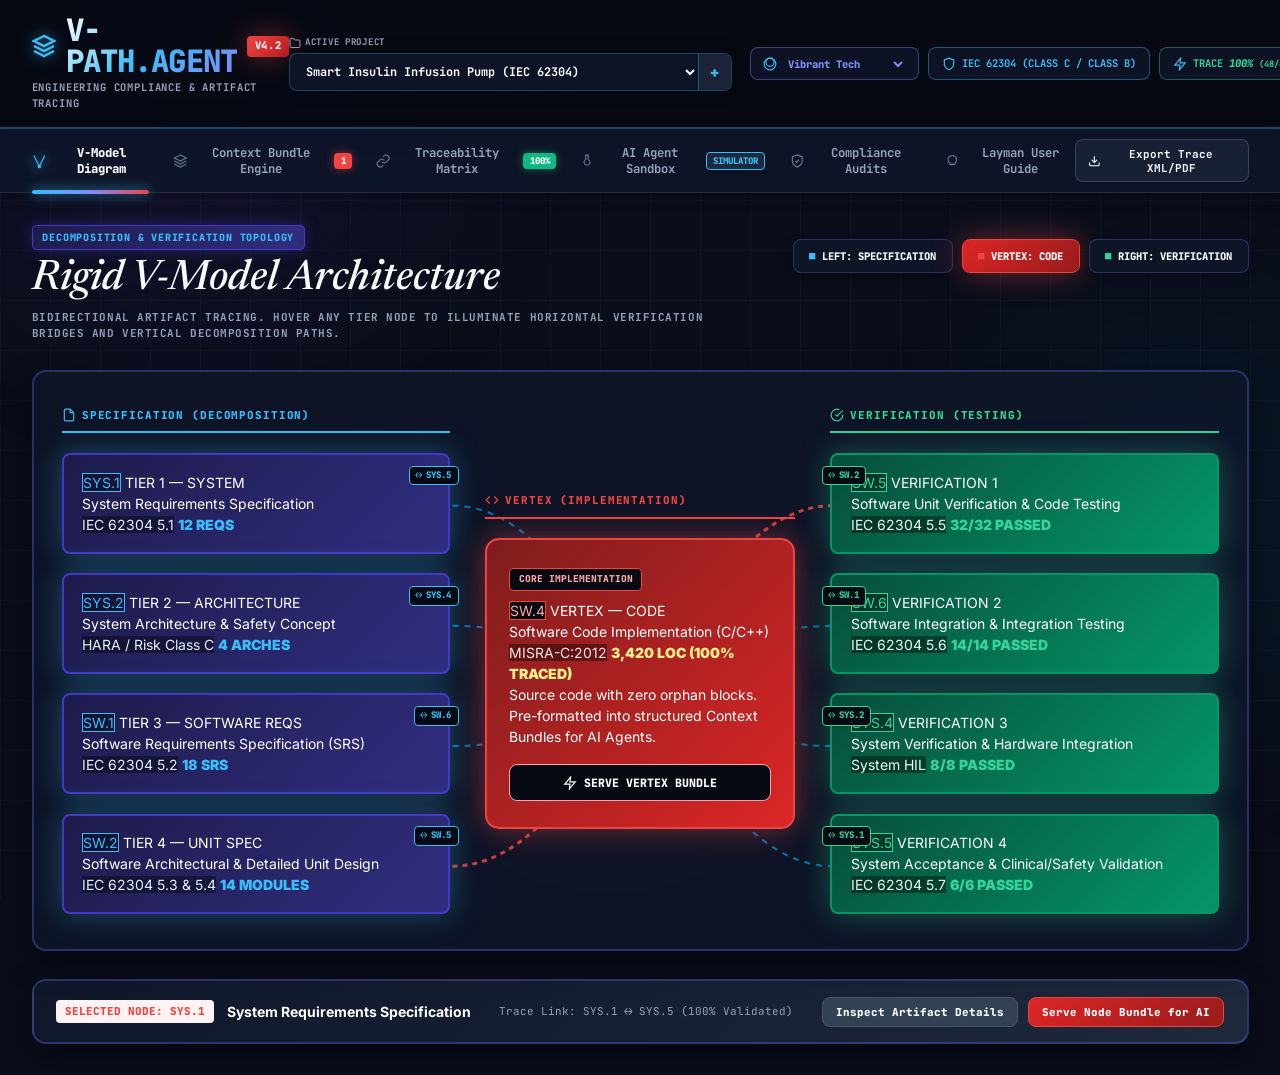
==== commit 33acc60f: "feat(ui): overhaul V-PATH.AGENT with rigid V-model context bundle engine, layman guide, ambient cosm" ====
--- a/index.html
+++ b/index.html
@@ -1,5 +1,5 @@
 <!DOCTYPE html>
-<html lang="en">
+<html lang="en" data-theme="vibrant">
 <head>
   <meta charset="UTF-8" />
   <meta name="viewport" content="width=device-width, initial-scale=1.0" />
@@ -9,16 +9,28 @@
   <!-- Google Fonts: Newsreader (Serif), JetBrains Mono (Monospace), Inter (Sans) -->
   <link rel="preconnect" href="https://fonts.googleapis.com">
   <link rel="preconnect" href="https://fonts.gstatic.com" crossorigin>
-  <link href="https://fonts.googleapis.com/css2?family=Inter:wght@400;500;600;700&family=JetBrains+Mono:ital,wght@0,400;0,500;0,600;0,700;1,400&family=Newsreader:ital,opsz,wght@1,6..72,400;1,6..72,500;1,6..72,600&display=swap" rel="stylesheet">
+  <link href="https://fonts.googleapis.com/css2?family=Inter:wght@400;500;600;700;800;900&family=JetBrains+Mono:ital,wght@0,400;0,500;0,600;0,700;1,400&family=Newsreader:ital,opsz,wght@1,6..72,400;1,6..72,500;1,6..72,600&display=swap" rel="stylesheet">
   
   <link rel="stylesheet" href="styles.css" />
 </head>
 <body>
 
+  <!-- Ambient Glowing Background Orbs & Cosmic Grid -->
+  <div class="ambient-background">
+    <div class="ambient-orb orb-purple"></div>
+    <div class="ambient-orb orb-blue"></div>
+    <div class="ambient-orb orb-red"></div>
+    <div class="cosmic-grid-overlay"></div>
+  </div>
+
   <!-- Top Header Area -->
   <header class="app-header">
     <div class="header-left">
       <div class="brand-row">
+        <!-- Logo SVG Icon -->
+        <div class="brand-logo-icon">
+          <svg width="24" height="24" viewBox="0 0 24 24" fill="none" stroke="currentColor" stroke-width="2.5"><path d="M12 2L2 7l10 5 10-5-10-5zM2 17l10 5 10-5M2 12l10 5 10-5"/></svg>
+        </div>
         <h1 class="brand-title">V-PATH.AGENT</h1>
         <span class="version-badge">V4.2</span>
       </div>
@@ -28,7 +40,10 @@
     <div class="header-right">
       <!-- Active Project Selector Box -->
       <div class="project-selector-container">
-        <label class="project-label">ACTIVE PROJECT</label>
+        <label class="project-label">
+          <svg width="12" height="12" viewBox="0 0 24 24" fill="none" stroke="currentColor" stroke-width="2"><path d="M22 19a2 2 0 01-2 2H4a2 2 0 01-2-2V5a2 2 0 012-2h5l2 3h9a2 2 0 012 2z"/></svg>
+          ACTIVE PROJECT
+        </label>
         <div class="project-select-wrapper">
           <select id="projectSelect" onchange="onProjectChange(this.value)">
             <option value="insulin">Smart Insulin Infusion Pump (IEC 62304)</option>
@@ -40,19 +55,35 @@
         </div>
       </div>
 
-      <!-- Header Status Badges -->
+      <!-- Header Status Badges & Theme Switcher -->
       <div class="header-badges">
+        <!-- COLOR THEME SWITCHER -->
+        <div class="badge-pill theme-selector-pill" title="Change Visual Color Theme">
+          <svg class="pill-icon" width="14" height="14" viewBox="0 0 24 24" fill="none" stroke="currentColor" stroke-width="2"><circle cx="12" cy="12" r="10"/><path d="M12 2a7 7 0 000 14 7 7 0 000-14z"/></svg>
+          <select id="themeSelect" onchange="changeTheme(this.value)">
+            <option value="vibrant" selected>Vibrant Tech</option>
+            <option value="cyber">Cyber Dark Mode</option>
+            <option value="classic">Classic Editorial</option>
+          </select>
+        </div>
+
         <div class="badge-pill compliance-pill" id="complianceBadge">
+          <svg class="pill-icon" width="14" height="14" viewBox="0 0 24 24" fill="none" stroke="currentColor" stroke-width="2"><path d="M12 22s8-4 8-10V5l-8-3-8 3v7c0 6 8 10 8 10z"/></svg>
           <span class="pill-text">IEC 62304 (CLASS C / CLASS B)</span>
         </div>
+
         <div class="badge-pill trace-pill" id="traceBadge">
+          <svg class="pill-icon" width="14" height="14" viewBox="0 0 24 24" fill="none" stroke="currentColor" stroke-width="2"><path d="M13 2L3 14h9l-1 8 10-12h-9l1-8z"/></svg>
           <span class="pill-text">TRACE <em>100%</em> <small>(48/48)</small></span>
         </div>
+
         <div class="badge-pill model-pill" onclick="openModelSelectModal()" title="Switch AI Agent Model">
           <span class="status-dot green"></span>
+          <svg class="pill-icon" width="14" height="14" viewBox="0 0 24 24" fill="none" stroke="currentColor" stroke-width="2"><rect x="3" y="3" width="18" height="18" rx="2"/><path d="M9 9h6v6H9z"/></svg>
           <span class="model-name" id="selectedModelName">Gemini 3.7</span>
           <svg class="chevron-down" viewBox="0 0 16 16" width="12" height="12" fill="currentColor"><path d="M4 6l4 4 4-4H4z"/></svg>
         </div>
+
         <button class="btn-serve-bundle" onclick="openServeBundleModal()">
           <svg class="chip-icon" viewBox="0 0 24 24" width="16" height="16" fill="none" stroke="currentColor" stroke-width="2">
             <rect x="4" y="4" width="16" height="16" rx="2" />
@@ -65,29 +96,40 @@
     </div>
   </header>
 
-  <!-- Top Navigation Tabs -->
+  <!-- Top Navigation Tabs with High-Quality Vector SVG Icons -->
   <nav class="nav-tabs-bar">
     <div class="nav-tabs-list">
       <button class="nav-tab active" data-tab="vmodel" onclick="switchTab('vmodel')">
+        <svg class="tab-svg-icon" width="16" height="16" viewBox="0 0 24 24" fill="none" stroke="currentColor" stroke-width="2"><path d="M3 3l9 18 9-18"/><circle cx="12" cy="21" r="2" fill="currentColor"/></svg>
         V-Model Diagram
       </button>
+
       <button class="nav-tab" data-tab="bundle" onclick="switchTab('bundle')">
+        <svg class="tab-svg-icon" width="16" height="16" viewBox="0 0 24 24" fill="none" stroke="currentColor" stroke-width="2"><polygon points="12 2 2 7 12 12 22 7 12 2"/><polyline points="2 17 12 22 22 17"/><polyline points="2 12 12 17 22 12"/></svg>
         Context Bundle Engine
         <span class="tab-badge red-badge" id="bundleCountBadge">1</span>
       </button>
+
       <button class="nav-tab" data-tab="traceability" onclick="switchTab('traceability')">
+        <svg class="tab-svg-icon" width="16" height="16" viewBox="0 0 24 24" fill="none" stroke="currentColor" stroke-width="2"><path d="M10 13a5 5 0 007.54.54l3-3a5 5 0 00-7.07-7.07l-1.72 1.71"/><path d="M14 11a5 5 0 00-7.54-.54l-3 3a5 5 0 007.07 7.07l1.71-1.71"/></svg>
         Traceability Matrix
         <span class="tab-badge green-badge">100%</span>
       </button>
+
       <button class="nav-tab" data-tab="sandbox" onclick="switchTab('sandbox')">
+        <svg class="tab-svg-icon" width="16" height="16" viewBox="0 0 24 24" fill="none" stroke="currentColor" stroke-width="2"><path d="M10 2v7.5M14 2v7.5M8.5 2h7M14 9.5a5 5 0 11-4 0v-7.5"/></svg>
         AI Agent Sandbox
         <span class="tab-badge dark-badge">SIMULATOR</span>
       </button>
+
       <button class="nav-tab" data-tab="compliance" onclick="switchTab('compliance')">
+        <svg class="tab-svg-icon" width="16" height="16" viewBox="0 0 24 24" fill="none" stroke="currentColor" stroke-width="2"><path d="M12 22s8-4 8-10V5l-8-3-8 3v7c0 6 8 10 8 10z"/><path d="M9 12l2 2 4-4"/></svg>
         Compliance Audits
       </button>
+
       <button class="nav-tab" data-tab="help" onclick="switchTab('help')">
-        ? Layman User Guide
+        <svg class="tab-svg-icon" width="16" height="16" viewBox="0 0 24 24" fill="none" stroke="currentColor" stroke-width="2"><path d="M9.663 17h4.673M12 3a7 7 0 00-7 7c0 2.38 1.19 4.47 3 5.74V17a1 1 0 001 1h6a1 1 0 001-1v-1.26c1.81-1.27 3-3.36 3-5.74a7 7 0 00-7-7z"/></svg>
+        Layman User Guide
       </button>
     </div>
     <div class="nav-extra-actions">
@@ -101,7 +143,7 @@
   <!-- MAIN CONTENT VIEWS CONTAINER -->
   <main class="main-views-container">
 
-    <!-- VIEW 1: V-MODEL DIAGRAM (Exact match to uploaded screenshot) -->
+    <!-- VIEW 1: V-MODEL DIAGRAM -->
     <section class="tab-view active" id="view-vmodel">
       <!-- Diagram Banner / Header -->
       <div class="diagram-header-panel">
@@ -114,13 +156,13 @@
         </div>
         <div class="dh-right-legend">
           <button class="legend-btn left-btn" onclick="highlightBranch('left')">
-            <span class="sq-icon">■</span> LEFT: SPECIFICATION
+            <span class="sq-icon blue-sq">■</span> LEFT: SPECIFICATION
           </button>
           <button class="legend-btn vertex-btn" onclick="highlightBranch('vertex')">
-            <span class="sq-icon">■</span> VERTEX: CODE
+            <span class="sq-icon red-sq">■</span> VERTEX: CODE
           </button>
           <button class="legend-btn right-btn" onclick="highlightBranch('right')">
-            <span class="sq-icon">■</span> RIGHT: VERIFICATION
+            <span class="sq-icon green-sq">■</span> RIGHT: VERIFICATION
           </button>
         </div>
       </div>
@@ -132,11 +174,14 @@
         <div class="vmodel-grid">
           <!-- LEFT SIDE: SPECIFICATION & DECOMPOSITION BRANCH -->
           <div class="vmodel-column left-branch">
-            <div class="column-title">SPECIFICATION (DECOMPOSITION)</div>
+            <div class="column-title blue-title">
+              <svg width="14" height="14" viewBox="0 0 24 24" fill="none" stroke="currentColor" stroke-width="2"><path d="M14 2H6a2 2 0 00-2 2v16a2 2 0 002 2h12a2 2 0 002-2V8z"/><polyline points="14 2 14 8 20 8"/></svg>
+              SPECIFICATION (DECOMPOSITION)
+            </div>
             
             <div class="vmodel-node-card left-node" id="node-SYS1" data-node="SYS1" onclick="onNodeClick('SYS1')">
               <div class="node-header">
-                <span class="node-id">SYS.1</span>
+                <span class="node-id blue-id">SYS.1</span>
                 <span class="node-tier">TIER 1 — SYSTEM</span>
               </div>
               <div class="node-title">System Requirements Specification</div>
@@ -149,7 +194,7 @@
 
             <div class="vmodel-node-card left-node" id="node-SYS2" data-node="SYS2" onclick="onNodeClick('SYS2')">
               <div class="node-header">
-                <span class="node-id">SYS.2</span>
+                <span class="node-id blue-id">SYS.2</span>
                 <span class="node-tier">TIER 2 — ARCHITECTURE</span>
               </div>
               <div class="node-title">System Architecture & Safety Concept</div>
@@ -162,7 +207,7 @@
 
             <div class="vmodel-node-card left-node" id="node-SW1" data-node="SW1" onclick="onNodeClick('SW1')">
               <div class="node-header">
-                <span class="node-id">SW.1</span>
+                <span class="node-id blue-id">SW.1</span>
                 <span class="node-tier">TIER 3 — SOFTWARE REQS</span>
               </div>
               <div class="node-title">Software Requirements Specification (SRS)</div>
@@ -175,7 +220,7 @@
 
             <div class="vmodel-node-card left-node" id="node-SW2" data-node="SW2" onclick="onNodeClick('SW2')">
               <div class="node-header">
-                <span class="node-id">SW.2</span>
+                <span class="node-id blue-id">SW.2</span>
                 <span class="node-tier">TIER 4 — UNIT SPEC</span>
               </div>
               <div class="node-title">Software Architectural & Detailed Unit Design</div>
@@ -189,12 +234,15 @@
 
           <!-- VERTEX CENTER: IMPLEMENTATION / CODE -->
           <div class="vmodel-column vertex-branch">
-            <div class="column-title">VERTEX (IMPLEMENTATION)</div>
+            <div class="column-title red-title">
+              <svg width="14" height="14" viewBox="0 0 24 24" fill="none" stroke="currentColor" stroke-width="2"><polyline points="16 18 22 12 16 6"/><polyline points="8 6 2 12 8 18"/></svg>
+              VERTEX (IMPLEMENTATION)
+            </div>
             
             <div class="vmodel-node-card vertex-node highlighted-vertex" id="node-SW4" data-node="SW4" onclick="onNodeClick('SW4')">
               <div class="vertex-badge">CORE IMPLEMENTATION</div>
               <div class="node-header">
-                <span class="node-id">SW.4</span>
+                <span class="node-id red-id">SW.4</span>
                 <span class="node-tier">VERTEX — CODE</span>
               </div>
               <div class="node-title">Software Code Implementation (C/C++)</div>
@@ -212,11 +260,14 @@
 
           <!-- RIGHT SIDE: VERIFICATION & TESTING BRANCH -->
           <div class="vmodel-column right-branch">
-            <div class="column-title">VERIFICATION (TESTING)</div>
+            <div class="column-title green-title">
+              <svg width="14" height="14" viewBox="0 0 24 24" fill="none" stroke="currentColor" stroke-width="2"><path d="M22 11.08V12a10 10 0 11-5.93-9.14"/><polyline points="22 4 12 14.01 9 11.01"/></svg>
+              VERIFICATION (TESTING)
+            </div>
 
             <div class="vmodel-node-card right-node" id="node-SW5" data-node="SW5" onclick="onNodeClick('SW5')">
               <div class="node-header">
-                <span class="node-id">SW.5</span>
+                <span class="node-id green-id">SW.5</span>
                 <span class="node-tier">VERIFICATION 1</span>
               </div>
               <div class="node-title">Software Unit Verification & Code Testing</div>
@@ -229,7 +280,7 @@
 
             <div class="vmodel-node-card right-node" id="node-SW6" data-node="SW6" onclick="onNodeClick('SW6')">
               <div class="node-header">
-                <span class="node-id">SW.6</span>
+                <span class="node-id green-id">SW.6</span>
                 <span class="node-tier">VERIFICATION 2</span>
               </div>
               <div class="node-title">Software Integration & Integration Testing</div>
@@ -242,7 +293,7 @@
 
             <div class="vmodel-node-card right-node" id="node-SYS4" data-node="SYS4" onclick="onNodeClick('SYS4')">
               <div class="node-header">
-                <span class="node-id">SYS.4</span>
+                <span class="node-id green-id">SYS.4</span>
                 <span class="node-tier">VERIFICATION 3</span>
               </div>
               <div class="node-title">System Verification & Hardware Integration</div>
@@ -255,7 +306,7 @@
 
             <div class="vmodel-node-card right-node" id="node-SYS5" data-node="SYS5" onclick="onNodeClick('SYS5')">
               <div class="node-header">
-                <span class="node-id">SYS.5</span>
+                <span class="node-id green-id">SYS.5</span>
                 <span class="node-tier">VERIFICATION 4</span>
               </div>
               <div class="node-title">System Acceptance & Clinical/Safety Validation</div>
@@ -413,7 +464,7 @@
       </div>
     </section>
 
-    <!-- VIEW 4: AI AGENT SANDBOX (Interactive Demonstration) -->
+    <!-- VIEW 4: AI AGENT SANDBOX -->
     <section class="tab-view" id="view-sandbox">
       <div class="view-header-row">
         <div>
@@ -591,7 +642,9 @@
       <div class="help-analogies-grid">
         <div class="analogy-card">
           <div class="analogy-header">
-            <span class="analogy-icon">🏗️</span>
+            <div class="analogy-svg-icon blue-icon">
+              <svg width="24" height="24" viewBox="0 0 24 24" fill="none" stroke="currentColor" stroke-width="2"><path d="M3 21h18M3 7v14M21 7v14M6 21V11M10 21V11M14 21V11M18 21V11M12 3L2 7h20l-10-4z"/></svg>
+            </div>
             <h3>Analogy #1: The High-Tech House (What is the V-Model?)</h3>
           </div>
           <p class="analogy-text">
@@ -620,7 +673,9 @@
 
         <div class="analogy-card">
           <div class="analogy-header">
-            <span class="analogy-icon">🍕</span>
+            <div class="analogy-svg-icon red-icon">
+              <svg width="24" height="24" viewBox="0 0 24 24" fill="none" stroke="currentColor" stroke-width="2"><path d="M12 2a10 10 0 100 20 10 10 0 000-20zM12 6v6l4 2"/></svg>
+            </div>
             <h3>Analogy #2: Ordering Pizza (Why AI Needs Context Bundles)</h3>
           </div>
           <p class="analogy-text">
--- a/styles.css
+++ b/styles.css
@@ -1,44 +1,74 @@
 /* =========================================================
    V-PATH.AGENT v4.2 — Engineering Compliance & Artifact Tracing
-   styles.css
+   styles.css (Cosmic Glowing Tech Edition with SVG Vector Icons)
    ========================================================= */
 
-/* ── Design Tokens ───────────────────────────────────────── */
-:root {
-  --bg-main:       #F5F3EC; /* Off-white warm editorial parchment background */
-  --bg-card:       #FFFFFF;
-  --bg-card-hover: #FAFAFA;
-  --bg-subtle:     #EFECE4;
-  --bg-dark:       #18181B; /* Dark slate / black */
-  --bg-dark-hover: #27272A;
-
-  --border-dark:   #111111; /* Sharp crisp outline */
-  --border-subtle: #E2DFD7;
-  --border-light:  #D4D0C5;
-
-  --text-main:     #111111;
-  --text-muted:    #555555;
-  --text-light:    #777777;
-  --text-white:    #FFFFFF;
-
-  --accent-red:    #D93838; /* Core Vertex Red */
-  --accent-red-bg: #FEF2F2;
-  --accent-green:  #059669; /* Passed Verification */
-  --accent-green-bg:#ECFDF5;
-  --accent-blue:   #2563EB;
-  --accent-blue-bg:#EFF6FF;
-
-  --font-serif:    'Newsreader', 'Playfair Display', Georgia, serif;
-  --font-mono:     'JetBrains Mono', monospace;
-  --font-sans:     'Inter', -apple-system, sans-serif;
-
-  --radius-xs:     3px;
-  --radius-sm:     5px;
-  --radius-md:     8px;
-
-  --shadow-sm:     0 1px 3px rgba(0,0,0,0.06);
-  --shadow-md:     0 4px 12px rgba(0,0,0,0.08);
-  --shadow-dark:   0 8px 24px rgba(0,0,0,0.25);
+/* ── THEME TOKENS ────────────────────────────────────────── */
+:root, [data-theme="vibrant"] {
+  --bg-main:         #0A0E1A; /* Deep Cosmic Obsidian Tech Canvas */
+  --bg-card:         rgba(15, 23, 42, 0.88); /* Glassmorphic dark slate */
+  --bg-card-hover:   rgba(30, 41, 59, 0.95);
+  --bg-subtle:       rgba(30, 41, 59, 0.65);
+  --bg-header:       #070A12;
+
+  --border-dark:     rgba(99, 102, 241, 0.35); /* Glowing indigo border */
+  --border-subtle:   rgba(255, 255, 255, 0.1);
+  --border-light:    rgba(255, 255, 255, 0.15);
+
+  --text-main:       #F8FAFC;
+  --text-muted:      #94A3B8;
+  --text-light:      #64748B;
+  --text-white:      #FFFFFF;
+
+  /* Vibrant Node Color Gradients */
+  --blue-grad-start: #1E1B4B; /* Royal Indigo */
+  --blue-grad-end:   #312E81;
+  --blue-accent:     #0284C7; 
+  --blue-text:       #38BDF8;
+
+  --red-grad-start:  #7F1D1D; /* Crimson Coral Pulse */
+  --red-grad-end:    #DC2626;
+  --red-accent:      #EF4444;
+  --red-text:        #FCA5A5;
+
+  --green-grad-start:#064E3B; /* Emerald Forest Glow */
+  --green-grad-end:  #059669;
+  --green-accent:    #10B981;
+  --green-text:      #34D399;
+
+  --font-serif:      'Newsreader', 'Playfair Display', Georgia, serif;
+  --font-mono:       'JetBrains Mono', monospace;
+  --font-sans:       'Inter', -apple-system, sans-serif;
+
+  --radius-xs:       4px;
+  --radius-sm:       8px;
+  --radius-md:       14px;
+  --radius-lg:       20px;
+
+  --shadow-sm:       0 4px 12px rgba(0, 0, 0, 0.3);
+  --shadow-md:       0 12px 32px rgba(0, 0, 0, 0.45);
+  --shadow-glow-red: 0 0 30px rgba(239, 68, 68, 0.45);
+  --shadow-glow-blue:0 0 30px rgba(56, 189, 248, 0.35);
+  --shadow-glow-green:0 0 30px rgba(52, 211, 153, 0.35);
+}
+
+/* ── CYBER DARK MODE OVERRIDES ──────────────────────────── */
+[data-theme="cyber"] {
+  --bg-main:         #05070D;
+  --bg-card:         rgba(10, 14, 26, 0.92);
+  --border-dark:     rgba(56, 189, 248, 0.4);
+  --text-main:       #F1F5F9;
+}
+
+/* ── CLASSIC EDITORIAL OVERRIDES ─────────────────────────── */
+[data-theme="classic"] {
+  --bg-main:         #F5F3EC;
+  --bg-card:         #FFFFFF;
+  --bg-subtle:       #EFECE4;
+  --bg-header:       #18181B;
+  --border-dark:     #111111;
+  --text-main:       #111111;
+  --text-muted:      #555555;
 }
 
 /* ── Reset & Base ────────────────────────────────────────── */
@@ -63,62 +93,130 @@
   background-color: var(--bg-main);
   color: var(--text-main);
   line-height: 1.5;
+  position: relative;
+  overflow-x: hidden;
 }
 
 /* Scrollbars */
-::-webkit-scrollbar { width: 6px; height: 6px; }
-::-webkit-scrollbar-track { background: var(--bg-subtle); }
-::-webkit-scrollbar-thumb { background: #A3A3A3; border-radius: 3px; }
-
-/* ── APP HEADER (Exact matching screenshot layout) ───────── */
+::-webkit-scrollbar { width: 7px; height: 7px; }
+::-webkit-scrollbar-track { background: var(--bg-main); }
+::-webkit-scrollbar-thumb { background: #334155; border-radius: 4px; }
+
+/* ── AMBIENT COSMIC BACKGROUND ───────────────────────────── */
+.ambient-background {
+  position: fixed;
+  inset: 0;
+  pointer-events: none;
+  z-index: 0;
+  overflow: hidden;
+}
+
+.ambient-orb {
+  position: absolute;
+  border-radius: 50%;
+  filter: blur(100px);
+  opacity: 0.35;
+  animation: orbFloat 16s ease-in-out infinite alternate;
+}
+
+.orb-purple {
+  width: 600px; height: 600px;
+  background: radial-gradient(circle, rgba(124, 58, 237, 0.4), transparent 70%);
+  top: -200px; left: -100px;
+}
+
+.orb-blue {
+  width: 500px; height: 500px;
+  background: radial-gradient(circle, rgba(14, 165, 233, 0.35), transparent 70%);
+  top: 30%; right: -150px;
+  animation-delay: -5s;
+}
+
+.orb-red {
+  width: 450px; height: 450px;
+  background: radial-gradient(circle, rgba(239, 68, 68, 0.25), transparent 70%);
+  bottom: -100px; left: 30%;
+  animation-delay: -10s;
+}
+
+.cosmic-grid-overlay {
+  position: absolute;
+  inset: 0;
+  background-image: 
+    linear-gradient(rgba(255, 255, 255, 0.025) 1px, transparent 1px),
+    linear-gradient(90deg, rgba(255, 255, 255, 0.025) 1px, transparent 1px);
+  background-size: 50px 50px;
+}
+
+@keyframes orbFloat {
+  0% { transform: translate(0, 0) scale(1); }
+  50% { transform: translate(30px, 40px) scale(1.1); }
+  100% { transform: translate(-20px, -20px) scale(0.95); }
+}
+
+/* ── APP HEADER ──────────────────────────────────────────── */
 .app-header {
+  position: relative;
+  z-index: 10;
   display: flex;
   align-items: center;
   justify-content: space-between;
-  padding: 1rem 1.75rem;
-  background-color: var(--bg-main);
-  border-bottom: 2px solid var(--border-dark);
+  padding: 1.1rem 2.25rem;
+  background: rgba(7, 10, 18, 0.95);
+  backdrop-filter: blur(16px);
+  color: var(--text-white);
+  border-bottom: 2px solid rgba(56, 189, 248, 0.4);
+  box-shadow: 0 4px 30px rgba(0, 0, 0, 0.5);
 }
 
 .header-left {
   display: flex;
   flex-direction: column;
-  gap: 0.2rem;
+  gap: 0.25rem;
 }
 
 .brand-row {
   display: flex;
   align-items: center;
-  gap: 0.5rem;
+  gap: 0.75rem;
+}
+
+.brand-logo-icon {
+  color: #38BDF8;
+  display: flex;
+  align-items: center;
+  filter: drop-shadow(0 0 8px rgba(56, 189, 248, 0.6));
 }
 
 .brand-title {
   font-family: var(--font-mono);
-  font-size: 2rem;
-  font-weight: 800;
+  font-size: 2.2rem;
+  font-weight: 900;
   letter-spacing: -0.03em;
-  color: var(--text-main);
+  background: linear-gradient(135deg, #FFFFFF 0%, #38BDF8 50%, #818CF8 100%);
+  -webkit-background-clip: text;
+  -webkit-text-fill-color: transparent;
   line-height: 1;
 }
 
 .version-badge {
+  font-family: var(--font-mono);
+  font-size: 0.75rem;
+  font-weight: 900;
+  background: linear-gradient(135deg, #EF4444 0%, #B91C1C 100%);
+  color: var(--text-white);
+  padding: 0.2rem 0.55rem;
+  border-radius: var(--radius-xs);
+  letter-spacing: 0.05em;
+  box-shadow: var(--shadow-glow-red);
+}
+
+.brand-subtitle {
   font-family: var(--font-mono);
   font-size: 0.75rem;
   font-weight: 700;
-  background-color: var(--bg-dark);
-  color: var(--text-white);
-  padding: 0.2rem 0.45rem;
-  border-radius: var(--radius-xs);
-  letter-spacing: 0.05em;
-}
-
-.brand-subtitle {
-  font-family: var(--font-mono);
-  font-size: 0.75rem;
-  font-weight: 600;
-  color: #666666;
+  color: #94A3B8;
   letter-spacing: 0.08em;
-  text-transform: uppercase;
 }
 
 .header-right {
@@ -138,170 +236,171 @@
   font-family: var(--font-mono);
   font-size: 0.65rem;
   font-weight: 700;
-  color: #777777;
+  color: #94A3B8;
   letter-spacing: 0.08em;
+  display: flex;
+  align-items: center;
+  gap: 0.3rem;
 }
 
 .project-select-wrapper {
   display: flex;
   align-items: center;
-  border: 1.5px solid var(--border-dark);
-  background-color: var(--bg-card);
-  border-radius: var(--radius-xs);
+  border: 1.5px solid rgba(56, 189, 248, 0.3);
+  background: rgba(15, 23, 42, 0.85);
+  border-radius: var(--radius-sm);
   overflow: hidden;
+  box-shadow: 0 0 15px rgba(0, 0, 0, 0.3);
 }
 
 .project-select-wrapper select {
   font-family: var(--font-mono);
   font-size: 0.85rem;
   font-weight: 700;
-  padding: 0.45rem 0.75rem;
+  padding: 0.55rem 0.85rem;
   border: none;
   background: transparent;
-  color: var(--text-main);
+  color: #F8FAFC;
   outline: none;
   cursor: pointer;
-  min-width: 250px;
+  min-width: 260px;
 }
 
 .btn-icon-add {
   font-family: var(--font-mono);
   font-size: 1.1rem;
-  font-weight: 600;
-  padding: 0.45rem 0.75rem;
+  font-weight: 800;
+  padding: 0.55rem 0.85rem;
   border: none;
-  border-left: 1.5px solid var(--border-dark);
-  background-color: var(--bg-subtle);
-  color: var(--text-main);
+  border-left: 1.5px solid rgba(56, 189, 248, 0.3);
+  background-color: rgba(30, 41, 59, 0.8);
+  color: #38BDF8;
   cursor: pointer;
-  transition: background 0.15s ease;
-}
-
-.btn-icon-add:hover {
-  background-color: var(--border-subtle);
-}
+  transition: all 0.15s ease;
+}
+
+.btn-icon-add:hover { background-color: #0284C7; color: #fff; }
 
 /* Status Badges Row */
 .header-badges {
   display: flex;
   align-items: center;
-  gap: 0.6rem;
+  gap: 0.65rem;
 }
 
 .badge-pill {
   font-family: var(--font-mono);
   font-size: 0.75rem;
-  font-weight: 600;
-  padding: 0.5rem 0.85rem;
-  border: 1.5px solid var(--border-dark);
-  background-color: var(--bg-card);
-  border-radius: var(--radius-xs);
-  display: flex;
-  align-items: center;
-  gap: 0.4rem;
+  font-weight: 700;
+  padding: 0.55rem 0.9rem;
+  border: 1.5px solid rgba(255, 255, 255, 0.15);
+  background: rgba(15, 23, 42, 0.8);
+  color: #F8FAFC;
+  border-radius: var(--radius-sm);
+  display: flex;
+  align-items: center;
+  gap: 0.45rem;
   white-space: nowrap;
-}
-
-.compliance-pill {
-  letter-spacing: 0.03em;
-}
-
-.trace-pill em {
-  font-style: italic;
-  font-family: var(--font-mono);
-  font-weight: 700;
-}
-
-.model-pill {
+  backdrop-filter: blur(8px);
+}
+
+.pill-icon { color: #38BDF8; }
+
+.theme-selector-pill { border-color: rgba(129, 140, 248, 0.4); }
+
+.theme-selector-pill select {
+  font-family: var(--font-mono);
+  font-size: 0.75rem;
+  font-weight: 800;
+  background: transparent;
+  color: #818CF8;
+  border: none;
+  outline: none;
   cursor: pointer;
-  transition: background 0.15s ease;
-}
-
-.model-pill:hover {
-  background-color: var(--bg-subtle);
-}
-
-.status-dot {
-  width: 7px;
-  height: 7px;
-  border-radius: 50%;
-}
+}
+
+.compliance-pill { border-color: rgba(56, 189, 248, 0.4); color: #38BDF8; }
+.trace-pill { border-color: rgba(52, 211, 153, 0.4); color: #34D399; }
+.trace-pill em { font-style: italic; font-weight: 900; }
+.model-pill { cursor: pointer; border-color: rgba(239, 68, 68, 0.4); }
 
 .status-dot.green {
-  background-color: var(--accent-red);
-  box-shadow: 0 0 6px var(--accent-red);
-}
-
-/* SERVE BUNDLE Button (Exact matching red accent chip button) */
+  width: 8px; height: 8px; border-radius: 50%;
+  background-color: #EF4444;
+  box-shadow: 0 0 10px #EF4444;
+}
+
+/* SERVE BUNDLE Button (Vibrant Glowing Red Accent) */
 .btn-serve-bundle {
   font-family: var(--font-mono);
-  font-size: 0.825rem;
-  font-weight: 800;
+  font-size: 0.85rem;
+  font-weight: 900;
   letter-spacing: 0.06em;
-  background-color: var(--bg-dark);
+  background: linear-gradient(135deg, #DC2626 0%, #991B1B 100%);
   color: var(--text-white);
-  padding: 0.55rem 1.1rem;
-  border: 1.5px solid var(--border-dark);
-  border-radius: var(--radius-xs);
-  display: flex;
-  align-items: center;
-  gap: 0.5rem;
+  padding: 0.65rem 1.35rem;
+  border: 1.5px solid #EF4444;
+  border-radius: var(--radius-sm);
+  display: flex;
+  align-items: center;
+  gap: 0.55rem;
   cursor: pointer;
-  box-shadow: 2px 2px 0px var(--border-dark);
-  transition: all 0.15s ease;
+  box-shadow: var(--shadow-glow-red);
+  transition: all 0.2s ease;
 }
 
 .btn-serve-bundle:hover {
-  background-color: #27272A;
-  transform: translate(-1px, -1px);
-  box-shadow: 3px 3px 0px var(--border-dark);
-}
-
-.btn-serve-bundle:active {
-  transform: translate(0, 0);
-  box-shadow: 1px 1px 0px var(--border-dark);
+  transform: translateY(-2px);
+  box-shadow: 0 0 35px rgba(239, 68, 68, 0.65);
 }
 
 /* ── NAVIGATION TABS BAR ─────────────────────────────────── */
 .nav-tabs-bar {
+  position: relative;
+  z-index: 10;
   display: flex;
   align-items: center;
   justify-content: space-between;
-  padding: 0 1.75rem;
-  background-color: var(--bg-main);
-  border-bottom: 2px solid var(--border-dark);
+  padding: 0 2.25rem;
+  background: rgba(15, 23, 42, 0.85);
+  backdrop-filter: blur(12px);
+  border-bottom: 1.5px solid rgba(255, 255, 255, 0.1);
+  box-shadow: var(--shadow-sm);
 }
 
 .nav-tabs-list {
   display: flex;
   align-items: center;
-  gap: 1.5rem;
+  gap: 1.75rem;
 }
 
 .nav-tab {
   font-family: var(--font-mono);
   font-size: 0.875rem;
-  font-weight: 600;
-  color: var(--text-muted);
+  font-weight: 700;
+  color: #94A3B8;
   background: transparent;
   border: none;
-  padding: 0.85rem 0;
+  padding: 1.1rem 0;
   cursor: pointer;
   position: relative;
   display: flex;
   align-items: center;
-  gap: 0.4rem;
+  gap: 0.5rem;
   transition: color 0.15s ease;
 }
 
-.nav-tab:hover {
-  color: var(--text-main);
-}
+.tab-svg-icon { color: #64748B; transition: color 0.15s ease; }
+
+.nav-tab:hover { color: #F8FAFC; }
+.nav-tab:hover .tab-svg-icon { color: #38BDF8; }
 
 .nav-tab.active {
-  color: var(--text-main);
-  font-weight: 700;
-}
+  color: #F8FAFC;
+  font-weight: 800;
+}
+
+.nav-tab.active .tab-svg-icon { color: #38BDF8; filter: drop-shadow(0 0 6px #38BDF8); }
 
 .nav-tab.active::after {
   content: '';
@@ -309,75 +408,52 @@
   bottom: -2px;
   left: 0;
   right: 0;
-  height: 3px;
-  background-color: var(--border-dark);
+  height: 4px;
+  background: linear-gradient(90deg, #38BDF8, #818CF8, #EF4444);
+  border-radius: 2px;
+  box-shadow: 0 0 12px rgba(56, 189, 248, 0.8);
 }
 
 .tab-badge {
   font-size: 0.65rem;
+  font-weight: 900;
+  padding: 0.15rem 0.45rem;
+  border-radius: var(--radius-xs);
+}
+
+.tab-badge.red-badge { background-color: #EF4444; color: var(--text-white); box-shadow: 0 0 8px rgba(239, 68, 68, 0.5); }
+.tab-badge.green-badge { background-color: #10B981; color: var(--text-white); box-shadow: 0 0 8px rgba(16, 185, 129, 0.5); }
+.tab-badge.dark-badge { background-color: #1E293B; color: #38BDF8; border: 1px solid #38BDF8; }
+
+.btn-outline-sm {
+  font-family: var(--font-mono);
+  font-size: 0.78rem;
   font-weight: 700;
-  padding: 0.1rem 0.35rem;
-  border-radius: var(--radius-xs);
-  border: 1px solid var(--border-dark);
-}
-
-.tab-badge.red-badge {
-  background-color: var(--accent-red);
-  color: var(--text-white);
-}
-
-.tab-badge.green-badge {
-  background-color: var(--accent-green-bg);
-  color: var(--accent-green);
-  border-color: var(--accent-green);
-}
-
-.tab-badge.dark-badge {
-  background-color: var(--bg-dark);
-  color: var(--text-white);
-}
-
-.nav-extra-actions {
-  display: flex;
-  align-items: center;
-}
-
-.btn-outline-sm {
-  font-family: var(--font-mono);
-  font-size: 0.75rem;
-  font-weight: 600;
-  padding: 0.35rem 0.75rem;
-  border: 1px solid var(--border-dark);
-  background-color: var(--bg-card);
-  color: var(--text-main);
-  border-radius: var(--radius-xs);
+  padding: 0.45rem 0.9rem;
+  border: 1.5px solid rgba(255, 255, 255, 0.15);
+  background: rgba(30, 41, 59, 0.7);
+  color: #F8FAFC;
+  border-radius: var(--radius-sm);
   cursor: pointer;
   display: flex;
   align-items: center;
-  gap: 0.35rem;
-}
-
-.btn-outline-sm:hover {
-  background-color: var(--bg-subtle);
-}
+  gap: 0.45rem;
+}
+
+.btn-outline-sm:hover { background-color: #334155; border-color: #38BDF8; }
 
 /* ── MAIN VIEWS CONTAINER ────────────────────────────────── */
 .main-views-container {
+  position: relative;
+  z-index: 5;
   flex: 1;
-  padding: 1.75rem;
+  padding: 2.25rem;
   display: flex;
   flex-direction: column;
 }
 
-.tab-view {
-  display: none;
-  flex-direction: column;
-  gap: 1.5rem;
-}
-
-.tab-view.active {
-  display: flex;
-}
+.tab-view { display: none; flex-direction: column; gap: 2rem; }
+.tab-view.active { display: flex; }
 
 /* ── VIEW 1: V-MODEL DIAGRAM PANEL ───────────────────────── */
 .diagram-header-panel {
@@ -387,28 +463,27 @@
   gap: 2rem;
 }
 
-.dh-left {
-  display: flex;
-  flex-direction: column;
-  gap: 0.4rem;
-}
+.dh-left { display: flex; flex-direction: column; gap: 0.45rem; }
 
 .section-tag-badge {
   font-family: var(--font-mono);
-  font-size: 0.7rem;
-  font-weight: 800;
-  background-color: var(--bg-dark);
-  color: var(--text-white);
-  padding: 0.2rem 0.5rem;
+  font-size: 0.72rem;
+  font-weight: 900;
+  background: linear-gradient(135deg, #1E1B4B 0%, #312E81 100%);
+  color: #38BDF8;
+  border: 1px solid #4338CA;
+  padding: 0.3rem 0.7rem;
   display: inline-block;
   width: fit-content;
   letter-spacing: 0.08em;
+  border-radius: var(--radius-xs);
+  box-shadow: 0 0 15px rgba(67, 56, 202, 0.4);
 }
 
 .section-title-serif {
   font-family: var(--font-serif);
   font-style: italic;
-  font-size: 2.75rem;
+  font-size: 3rem;
   font-weight: 500;
   color: var(--text-main);
   line-height: 1.1;
@@ -416,57 +491,56 @@
 
 .section-subtitle-mono {
   font-family: var(--font-mono);
+  font-size: 0.78rem;
+  font-weight: 700;
+  color: var(--text-muted);
+  letter-spacing: 0.05em;
+  max-width: 720px;
+}
+
+.dh-right-legend { display: flex; align-items: center; gap: 0.65rem; padding-top: 1rem; }
+
+.legend-btn {
+  font-family: var(--font-mono);
   font-size: 0.75rem;
-  font-weight: 600;
-  color: #666666;
-  letter-spacing: 0.05em;
-  max-width: 650px;
-}
-
-.dh-right-legend {
+  font-weight: 800;
+  padding: 0.65rem 1.1rem;
+  border: 1.5px solid var(--border-dark);
+  background: var(--bg-card);
+  color: var(--text-main);
+  border-radius: var(--radius-sm);
+  cursor: pointer;
   display: flex;
   align-items: center;
   gap: 0.5rem;
-  padding-top: 1rem;
-}
-
-.legend-btn {
-  font-family: var(--font-mono);
-  font-size: 0.75rem;
-  font-weight: 700;
-  padding: 0.55rem 0.9rem;
-  border: 1.5px solid var(--border-dark);
-  background-color: var(--bg-card);
-  color: var(--text-main);
-  border-radius: var(--radius-xs);
-  cursor: pointer;
-  display: flex;
-  align-items: center;
-  gap: 0.4rem;
+  box-shadow: var(--shadow-sm);
+  backdrop-filter: blur(8px);
   transition: all 0.15s ease;
 }
 
-.legend-btn:hover {
-  background-color: var(--bg-subtle);
-}
+.legend-btn:hover { transform: translateY(-2px); }
+
+.sq-icon.blue-sq { color: #38BDF8; }
+.sq-icon.red-sq { color: #EF4444; }
+.sq-icon.green-sq { color: #34D399; }
 
 .legend-btn.vertex-btn {
-  background-color: var(--accent-red);
+  background: linear-gradient(135deg, #DC2626 0%, #991B1B 100%);
   color: var(--text-white);
-  border-color: var(--accent-red);
-}
-
-.legend-btn.vertex-btn:hover {
-  background-color: #B91C1C;
-}
-
-/* ── V-MODEL CANVAS GRID ─────────────────────────────────── */
+  border-color: #EF4444;
+  box-shadow: var(--shadow-glow-red);
+}
+
+/* ── V-MODEL CANVAS GRID (Vibrant Glowing Cards) ─────────── */
 .vmodel-canvas-wrapper {
   position: relative;
-  background-color: var(--bg-main);
+  background: rgba(15, 23, 42, 0.8);
   border: 2px solid var(--border-dark);
-  padding: 2rem 1.5rem;
-  min-height: 520px;
+  border-radius: var(--radius-md);
+  padding: 2.5rem 2rem;
+  min-height: 560px;
+  backdrop-filter: blur(16px);
+  box-shadow: var(--shadow-md);
 }
 
 .vmodel-svg-overlay {
@@ -480,1100 +554,385 @@
 
 .vmodel-grid {
   display: grid;
-  grid-template-columns: 1fr 280px 1fr;
-  gap: 2rem;
+  grid-template-columns: 1fr 310px 1fr;
+  gap: 2.5rem;
   position: relative;
   z-index: 2;
 }
 
-.vmodel-column {
-  display: flex;
-  flex-direction: column;
-  gap: 1.25rem;
-}
+.vmodel-column { display: flex; flex-direction: column; gap: 1.4rem; }
 
 .column-title {
   font-family: var(--font-mono);
-  font-size: 0.7rem;
-  font-weight: 800;
-  color: #777777;
+  font-size: 0.78rem;
+  font-weight: 900;
   letter-spacing: 0.08em;
-  padding-bottom: 0.5rem;
-  border-bottom: 1.5px solid var(--border-dark);
-}
-
-/* Node Cards */
-.vmodel-node-card {
-  background-color: var(--bg-card);
-  border: 1.5px solid var(--border-dark);
-  border-radius: var(--radius-xs);
-  padding: 1rem 1.1rem;
+  padding-bottom: 0.6rem;
+  border-bottom: 2px solid var(--border-dark);
+  display: flex;
+  align-items: center;
+  gap: 0.45rem;
+}
+
+.column-title.blue-title { color: #38BDF8; border-color: #38BDF8; }
+.column-title.red-title { color: #EF4444; border-color: #EF4444; }
+.column-title.green-title { color: #34D399; border-color: #34D399; }
+
+/* Specification Left Node Cards (Indigo Blue) */
+.vmodel-node-card.left-node {
+  background: linear-gradient(135deg, var(--blue-grad-start) 0%, var(--blue-grad-end) 100%);
+  color: var(--text-white);
+  border: 2px solid #4338CA;
+  border-radius: var(--radius-sm);
+  padding: 1.2rem 1.35rem;
   cursor: pointer;
   position: relative;
+  transition: all 0.25s cubic-bezier(0.4, 0, 0.2, 1);
+  box-shadow: var(--shadow-glow-blue);
+}
+
+.vmodel-node-card.left-node:hover {
+  transform: translateY(-4px) scale(1.01);
+  border-color: #38BDF8;
+  box-shadow: 0 0 35px rgba(56, 189, 248, 0.5);
+}
+
+.left-node .node-id {
+  background-color: rgba(0, 0, 0, 0.35);
+  color: #38BDF8;
+  border: 1px solid #38BDF8;
+}
+
+.left-node .node-tier, .left-node .node-title { color: var(--text-white); }
+.left-node .meta-tag { background-color: rgba(0,0,0,0.4); color: #E0F2FE; }
+.left-node .meta-status { color: #38BDF8; font-weight: 900; }
+
+/* Vertex Center Red Node Card */
+.vertex-branch { justify-content: center; }
+
+.vmodel-node-card.vertex-node {
+  background: linear-gradient(135deg, var(--red-grad-start) 0%, var(--red-grad-end) 100%);
+  color: var(--text-white);
+  border: 2.5px solid #EF4444;
+  border-radius: var(--radius-md);
+  padding: 1.85rem 1.6rem;
+  box-shadow: var(--shadow-glow-red);
+  position: relative;
+}
+
+.vmodel-node-card.vertex-node:hover {
+  transform: scale(1.03);
+  box-shadow: 0 0 45px rgba(239, 68, 68, 0.65);
+}
+
+.vertex-badge {
+  font-family: var(--font-mono);
+  font-size: 0.68rem;
+  font-weight: 900;
+  background-color: #070A12;
+  color: #FCA5A5;
+  padding: 0.25rem 0.6rem;
+  display: inline-block;
+  margin-bottom: 0.65rem;
+  border-radius: var(--radius-xs);
+  border: 1px solid #EF4444;
+}
+
+.vertex-node .node-id {
+  background-color: #070A12;
+  color: #FCA5A5;
+  border: 1px solid #EF4444;
+}
+
+.vertex-node .node-tier, .vertex-node .node-title, .vertex-node .node-desc { color: var(--text-white); }
+.vertex-node .meta-tag { background-color: rgba(0,0,0,0.4); color: #FEE2E2; }
+.vertex-node .meta-status.vertex-pass { color: #FEF08A; font-weight: 900; }
+
+.btn-vertex-serve {
+  margin-top: 1.25rem;
+  width: 100%;
+  font-family: var(--font-mono);
+  font-size: 0.825rem;
+  font-weight: 900;
+  padding: 0.7rem;
+  background-color: #070A12;
+  color: var(--text-white);
+  border: 1.5px solid #FCA5A5;
+  border-radius: var(--radius-sm);
+  cursor: pointer;
+  display: flex;
+  align-items: center;
+  justify-content: center;
+  gap: 0.55rem;
   transition: all 0.15s ease;
-  box-shadow: 2px 2px 0px var(--border-dark);
-}
-
-.vmodel-node-card:hover {
-  transform: translate(-2px, -2px);
-  box-shadow: 4px 4px 0px var(--border-dark);
-  border-color: var(--border-dark);
-}
-
-.vmodel-node-card.active-node {
-  background-color: #FFFDF5;
-  border-color: var(--accent-red);
-  box-shadow: 4px 4px 0px var(--accent-red);
-}
-
-.node-header {
-  display: flex;
-  align-items: center;
-  justify-content: space-between;
-  margin-bottom: 0.35rem;
-}
-
-.node-id {
-  font-family: var(--font-mono);
-  font-size: 0.85rem;
-  font-weight: 800;
-  color: var(--text-main);
-  background-color: var(--bg-subtle);
-  padding: 0.1rem 0.4rem;
-  border: 1px solid var(--border-dark);
-  border-radius: var(--radius-xs);
-}
-
-.node-tier {
-  font-family: var(--font-mono);
-  font-size: 0.65rem;
-  font-weight: 700;
-  color: #666666;
-}
-
-.node-title {
-  font-family: var(--font-sans);
-  font-size: 0.95rem;
-  font-weight: 700;
-  color: var(--text-main);
-  margin-bottom: 0.5rem;
-}
-
-.node-meta {
-  display: flex;
-  align-items: center;
-  justify-content: space-between;
-  font-family: var(--font-mono);
-  font-size: 0.7rem;
-}
-
-.meta-tag {
-  color: #555555;
-  background-color: var(--bg-subtle);
-  padding: 0.15rem 0.4rem;
-}
-
-.meta-status.verified {
-  color: var(--accent-green);
-  font-weight: 700;
-}
+}
+
+.btn-vertex-serve:hover { background-color: #000000; border-color: #fff; }
+
+/* Verification Right Node Cards (Emerald Green) */
+.vmodel-node-card.right-node {
+  background: linear-gradient(135deg, var(--green-grad-start) 0%, var(--green-grad-end) 100%);
+  color: var(--text-white);
+  border: 2px solid #059669;
+  border-radius: var(--radius-sm);
+  padding: 1.2rem 1.35rem;
+  cursor: pointer;
+  position: relative;
+  transition: all 0.25s cubic-bezier(0.4, 0, 0.2, 1);
+  box-shadow: var(--shadow-glow-green);
+}
+
+.vmodel-node-card.right-node:hover {
+  transform: translateY(-4px) scale(1.01);
+  border-color: #34D399;
+  box-shadow: 0 0 35px rgba(52, 211, 153, 0.5);
+}
+
+.right-node .node-id {
+  background-color: rgba(0, 0, 0, 0.35);
+  color: #34D399;
+  border: 1px solid #34D399;
+}
+
+.right-node .node-tier, .right-node .node-title { color: var(--text-white); }
+.right-node .meta-tag { background-color: rgba(0,0,0,0.4); color: #ECFDF5; }
+.right-node .meta-status { color: #34D399; font-weight: 900; }
 
 .node-bridge-indicator {
   position: absolute;
-  top: 0.75rem;
-  right: -0.75rem;
-  font-family: var(--font-mono);
-  font-size: 0.65rem;
-  font-weight: 800;
-  background-color: var(--bg-dark);
-  color: var(--text-white);
-  padding: 0.1rem 0.3rem;
+  top: 0.75rem; right: -0.75rem;
+  font-family: var(--font-mono);
+  font-size: 0.65rem; font-weight: 900;
+  background-color: #070A12;
+  color: #38BDF8;
+  border: 1px solid #38BDF8;
+  padding: 0.15rem 0.45rem;
   border-radius: var(--radius-xs);
   z-index: 5;
 }
 
-.right-branch .node-bridge-indicator {
-  right: auto;
-  left: -0.75rem;
-}
-
-/* Vertex Red Node Card */
-.vertex-branch {
-  justify-content: center;
-}
-
-.vmodel-node-card.vertex-node {
-  background-color: var(--accent-red);
-  color: var(--text-white);
-  border: 2px solid var(--border-dark);
-  padding: 1.5rem 1.25rem;
-  box-shadow: 4px 4px 0px var(--border-dark);
-}
-
-.vmodel-node-card.vertex-node:hover {
-  background-color: #B91C1C;
-}
-
-.vertex-badge {
-  font-family: var(--font-mono);
-  font-size: 0.65rem;
-  font-weight: 800;
-  background-color: var(--bg-dark);
-  color: var(--text-white);
-  padding: 0.15rem 0.45rem;
-  display: inline-block;
-  margin-bottom: 0.5rem;
-  letter-spacing: 0.05em;
-}
-
-.vertex-node .node-id {
-  background-color: var(--bg-dark);
-  color: var(--text-white);
-  border-color: var(--text-white);
-}
-
-.vertex-node .node-tier,
-.vertex-node .node-title,
-.vertex-node .node-desc {
-  color: var(--text-white);
-}
-
-.vertex-node .meta-tag {
-  background-color: rgba(0,0,0,0.3);
-  color: var(--text-white);
-}
-
-.vertex-node .meta-status.vertex-pass {
-  color: #FEF08A;
-  font-weight: 700;
-}
-
-.node-desc {
-  font-size: 0.75rem;
-  margin-top: 0.5rem;
-  line-height: 1.4;
-  opacity: 0.9;
-}
-
-.btn-vertex-serve {
-  margin-top: 1rem;
-  width: 100%;
-  font-family: var(--font-mono);
-  font-size: 0.75rem;
-  font-weight: 800;
-  padding: 0.55rem;
-  background-color: var(--bg-dark);
-  color: var(--text-white);
-  border: 1px solid var(--text-white);
-  border-radius: var(--radius-xs);
-  cursor: pointer;
-  display: flex;
-  align-items: center;
-  justify-content: center;
-  gap: 0.4rem;
-}
-
-.btn-vertex-serve:hover {
-  background-color: #000000;
-}
+.right-branch .node-bridge-indicator { right: auto; left: -0.75rem; color: #34D399; border-color: #34D399; }
 
 /* Quick Node Drawer Bar */
 .node-quick-bar {
   display: flex;
   align-items: center;
   justify-content: space-between;
-  background-color: var(--bg-dark);
+  background: linear-gradient(135deg, #0F172A 0%, #1E293B 100%);
   color: var(--text-white);
-  padding: 0.85rem 1.25rem;
+  padding: 1.1rem 1.6rem;
   border: 2px solid var(--border-dark);
-  border-radius: var(--radius-xs);
-}
-
-.qb-left {
-  display: flex;
-  align-items: center;
-  gap: 0.85rem;
-}
-
-.qb-tag {
-  font-family: var(--font-mono);
-  font-size: 0.75rem;
-  font-weight: 800;
-  color: var(--accent-red);
-  background-color: var(--accent-red-bg);
-  padding: 0.15rem 0.5rem;
-  border-radius: var(--radius-xs);
-}
-
-.qb-title {
-  font-weight: 600;
-  font-size: 0.9rem;
-}
-
-.qb-center {
-  font-family: var(--font-mono);
-  font-size: 0.75rem;
-  color: #A1A1AA;
-}
-
-.qb-right {
-  display: flex;
-  align-items: center;
-  gap: 0.5rem;
-}
+  border-radius: var(--radius-md);
+  box-shadow: var(--shadow-md);
+}
+
+.qb-left { display: flex; align-items: center; gap: 0.9rem; }
+.qb-tag { font-family: var(--font-mono); font-size: 0.78rem; font-weight: 900; color: #EF4444; background-color: #FEF2F2; padding: 0.25rem 0.65rem; border-radius: var(--radius-xs); }
+.qb-title { font-weight: 700; font-size: 1rem; }
+.qb-center { font-family: var(--font-mono); font-size: 0.78rem; color: #94A3B8; }
+.qb-right { display: flex; align-items: center; gap: 0.65rem; }
 
 .btn-sm-primary {
-  font-family: var(--font-mono);
-  font-size: 0.75rem;
-  font-weight: 700;
-  padding: 0.35rem 0.75rem;
-  background-color: var(--bg-card);
-  color: var(--text-main);
-  border: 1px solid var(--border-dark);
-  border-radius: var(--radius-xs);
-  cursor: pointer;
+  font-family: var(--font-mono); font-size: 0.78rem; font-weight: 800; padding: 0.5rem 0.95rem;
+  background-color: #334155; color: #F8FAFC; border: 1px solid #475569; border-radius: var(--radius-sm); cursor: pointer;
 }
 
 .btn-sm-serve {
-  font-family: var(--font-mono);
-  font-size: 0.75rem;
-  font-weight: 700;
-  padding: 0.35rem 0.75rem;
-  background-color: var(--accent-red);
-  color: var(--text-white);
-  border: 1px solid var(--accent-red);
-  border-radius: var(--radius-xs);
-  cursor: pointer;
+  font-family: var(--font-mono); font-size: 0.78rem; font-weight: 900; padding: 0.5rem 0.95rem;
+  background: linear-gradient(135deg, #DC2626 0%, #991B1B 100%); color: var(--text-white); border: 1px solid #EF4444; border-radius: var(--radius-sm); cursor: pointer;
 }
 
 /* ── VIEW 2: CONTEXT BUNDLE ENGINE ───────────────────────── */
-.view-header-row {
-  display: flex;
-  align-items: flex-start;
-  justify-content: space-between;
-  gap: 2rem;
-  padding-bottom: 0.5rem;
-}
-
-.view-main-title {
-  font-family: var(--font-serif);
-  font-style: italic;
-  font-size: 2.25rem;
-  font-weight: 500;
-  color: var(--text-main);
-  line-height: 1.1;
-  margin-top: 0.25rem;
-}
-
-.view-desc-text {
-  font-family: var(--font-sans);
-  font-size: 0.875rem;
-  color: var(--text-muted);
-  max-width: 700px;
-}
-
-.bundle-actions-top {
-  display: flex;
-  align-items: center;
-  gap: 0.75rem;
-  font-family: var(--font-mono);
-  font-size: 0.75rem;
-  font-weight: 700;
-}
-
-.bundle-actions-top select {
-  font-family: var(--font-mono);
-  font-size: 0.8rem;
-  padding: 0.4rem 0.6rem;
-  border: 1.5px solid var(--border-dark);
-  background-color: var(--bg-card);
-  border-radius: var(--radius-xs);
-  cursor: pointer;
-}
-
-.bundle-layout {
-  display: grid;
-  grid-template-columns: 320px 1fr;
-  gap: 1.5rem;
-}
-
-.bundle-sidebar {
-  display: flex;
-  flex-direction: column;
-  gap: 1rem;
-}
-
-.card-box {
-  background-color: var(--bg-card);
-  border: 1.5px solid var(--border-dark);
-  border-radius: var(--radius-xs);
-  padding: 1.1rem;
-  box-shadow: 2px 2px 0px var(--border-dark);
-  display: flex;
-  flex-direction: column;
-  gap: 0.6rem;
-}
-
-.card-box h3 {
-  font-family: var(--font-mono);
-  font-size: 0.85rem;
-  font-weight: 800;
-  color: var(--text-main);
-  border-bottom: 1px solid var(--border-subtle);
-  padding-bottom: 0.4rem;
-}
-
-.meta-stat-group {
-  display: flex;
-  flex-direction: column;
-  gap: 0.4rem;
-  font-family: var(--font-mono);
-  font-size: 0.75rem;
-}
-
-.stat-item {
-  display: flex;
-  justify-content: space-between;
-}
-
+.view-header-row { display: flex; align-items: flex-start; justify-content: space-between; gap: 2rem; }
+.view-main-title { font-family: var(--font-serif); font-style: italic; font-size: 2.65rem; font-weight: 500; color: var(--text-main); line-height: 1.1; margin-top: 0.25rem; }
+.view-desc-text { font-family: var(--font-sans); font-size: 0.9rem; color: var(--text-muted); max-width: 720px; }
+
+.bundle-actions-top { display: flex; align-items: center; gap: 0.85rem; font-family: var(--font-mono); font-size: 0.78rem; font-weight: 800; }
+.bundle-actions-top select { font-family: var(--font-mono); font-size: 0.825rem; padding: 0.5rem 0.85rem; border: 1.5px solid var(--border-dark); background-color: var(--bg-card); color: var(--text-main); border-radius: var(--radius-sm); cursor: pointer; }
+
+.bundle-layout { display: grid; grid-template-columns: 330px 1fr; gap: 1.85rem; }
+.bundle-sidebar { display: flex; flex-direction: column; gap: 1.2rem; }
+
+.card-box { background: var(--bg-card); border: 1.5px solid var(--border-dark); border-radius: var(--radius-md); padding: 1.35rem; box-shadow: var(--shadow-sm); display: flex; flex-direction: column; gap: 0.85rem; backdrop-filter: blur(12px); }
+.card-box h3 { font-family: var(--font-mono); font-size: 0.88rem; font-weight: 900; color: var(--text-main); border-bottom: 1.5px solid var(--border-subtle); padding-bottom: 0.45rem; }
+
+.meta-stat-group { display: flex; flex-direction: column; gap: 0.5rem; font-family: var(--font-mono); font-size: 0.78rem; }
+.stat-item { display: flex; justify-content: space-between; }
 .stat-lbl { color: var(--text-muted); }
-.stat-val { font-weight: 700; color: var(--text-main); }
-.mono-xs { font-size: 0.65rem; }
-
-.text-xs { font-size: 0.75rem; color: var(--text-muted); }
-
-.code-snippet-box {
-  background-color: var(--bg-subtle);
-  border: 1px solid var(--border-dark);
-  padding: 0.5rem;
-  font-family: var(--font-mono);
-  font-size: 0.7rem;
-  overflow-x: auto;
-}
-
-.btn-outline-full, .btn-primary-full {
-  width: 100%;
-  font-family: var(--font-mono);
-  font-size: 0.75rem;
-  font-weight: 800;
-  padding: 0.6rem;
-  border-radius: var(--radius-xs);
-  cursor: pointer;
-  display: flex;
-  align-items: center;
-  justify-content: center;
-  gap: 0.4rem;
-}
-
-.btn-outline-full {
-  background-color: var(--bg-card);
-  border: 1.5px solid var(--border-dark);
-  color: var(--text-main);
-}
-
-.btn-primary-full {
-  background-color: var(--accent-red);
-  border: 1.5px solid var(--border-dark);
-  color: var(--text-white);
-  box-shadow: 2px 2px 0px var(--border-dark);
-}
-
-.btn-primary-full:hover {
-  background-color: #B91C1C;
-}
-
-.bundle-main-viewer {
-  background-color: var(--bg-dark);
-  border: 2px solid var(--border-dark);
-  border-radius: var(--radius-xs);
-  display: flex;
-  flex-direction: column;
-  box-shadow: 3px 3px 0px var(--border-dark);
-  overflow: hidden;
-}
-
-.viewer-top-bar {
-  display: flex;
-  align-items: center;
-  justify-content: space-between;
-  background-color: #09090B;
-  padding: 0.6rem 1rem;
-  border-bottom: 1px solid #27272A;
-  font-family: var(--font-mono);
-  font-size: 0.75rem;
-}
-
-.file-name { color: #A1A1AA; font-weight: 600; }
-
-.vt-right { display: flex; gap: 0.5rem; }
-
-.btn-tb {
-  font-family: var(--font-mono);
-  font-size: 0.7rem;
-  background-color: #27272A;
-  color: var(--text-white);
-  border: 1px solid #3F3F46;
-  padding: 0.2rem 0.5rem;
-  border-radius: var(--radius-xs);
-  cursor: pointer;
-}
-
-.code-viewer {
-  padding: 1.25rem;
-  color: #F4F4F5;
-  font-family: var(--font-mono);
-  font-size: 0.8rem;
-  line-height: 1.5;
-  overflow: auto;
-  max-height: 540px;
-}
+.stat-val { font-weight: 800; color: var(--text-main); }
+.mono-xs { font-size: 0.68rem; }
+
+.text-xs { font-size: 0.8rem; color: var(--text-muted); }
+.code-snippet-box { background-color: #070A12; color: #38BDF8; border: 1px solid #1E293B; padding: 0.65rem; font-family: var(--font-mono); font-size: 0.75rem; border-radius: var(--radius-xs); overflow-x: auto; }
+
+.btn-outline-full, .btn-primary-full { width: 100%; font-family: var(--font-mono); font-size: 0.8rem; font-weight: 900; padding: 0.75rem; border-radius: var(--radius-sm); cursor: pointer; display: flex; align-items: center; justify-content: center; gap: 0.5rem; }
+.btn-outline-full { background-color: var(--bg-card); border: 1.5px solid var(--border-dark); color: var(--text-main); }
+.btn-primary-full { background: linear-gradient(135deg, #DC2626 0%, #991B1B 100%); border: 1.5px solid #EF4444; color: var(--text-white); box-shadow: var(--shadow-glow-red); }
+
+.bundle-main-viewer { background-color: #070A12; border: 2px solid var(--border-dark); border-radius: var(--radius-md); display: flex; flex-direction: column; box-shadow: var(--shadow-md); overflow: hidden; }
+.viewer-top-bar { display: flex; align-items: center; justify-content: space-between; background-color: #030509; padding: 0.85rem 1.35rem; border-bottom: 1px solid #1E293B; font-family: var(--font-mono); font-size: 0.8rem; }
+.file-name { color: #38BDF8; font-weight: 700; }
+.vt-right { display: flex; gap: 0.55rem; }
+.btn-tb { font-family: var(--font-mono); font-size: 0.75rem; background-color: #1E293B; color: #F8FAFC; border: 1px solid #334155; padding: 0.3rem 0.65rem; border-radius: var(--radius-xs); cursor: pointer; }
+.code-viewer { padding: 1.6rem; color: #F8FAFC; font-family: var(--font-mono); font-size: 0.85rem; line-height: 1.55; overflow: auto; max-height: 550px; }
 
 /* ── VIEW 3: TRACEABILITY MATRIX ─────────────────────────── */
-.matrix-filters {
-  display: flex;
-  align-items: center;
-  gap: 0.75rem;
-}
-
-.matrix-filters input, .matrix-filters select {
-  font-family: var(--font-mono);
-  font-size: 0.8rem;
-  padding: 0.45rem 0.75rem;
-  border: 1.5px solid var(--border-dark);
-  background-color: var(--bg-card);
-  border-radius: var(--radius-xs);
-  outline: none;
-}
-
-.matrix-filters input { width: 280px; }
-
-.matrix-table-card {
-  background-color: var(--bg-card);
-  border: 2px solid var(--border-dark);
-  border-radius: var(--radius-xs);
-  overflow-x: auto;
-  box-shadow: 3px 3px 0px var(--border-dark);
-}
-
-.trace-table {
-  width: 100%;
-  border-collapse: collapse;
-  text-align: left;
-  font-size: 0.8rem;
-}
-
-.trace-table th {
-  font-family: var(--font-mono);
-  font-size: 0.75rem;
-  font-weight: 800;
-  background-color: var(--bg-subtle);
-  color: var(--text-main);
-  padding: 0.75rem 0.85rem;
-  border-bottom: 2px solid var(--border-dark);
-  border-right: 1px solid var(--border-subtle);
-}
-
-.trace-table td {
-  padding: 0.75rem 0.85rem;
-  border-bottom: 1px solid var(--border-subtle);
-  border-right: 1px solid var(--border-subtle);
-  vertical-align: top;
-  font-family: var(--font-mono);
-}
-
-.trace-table tr:hover td {
-  background-color: var(--bg-subtle);
-}
-
-.tag-id {
-  font-weight: 700;
-  background-color: var(--bg-dark);
-  color: var(--text-white);
-  padding: 0.1rem 0.35rem;
-  border-radius: var(--radius-xs);
-  display: inline-block;
-  margin-bottom: 0.2rem;
-}
-
-.tag-code {
-  color: var(--accent-blue);
-  font-weight: 600;
-}
-
-.badge-status-pass {
-  color: var(--accent-green);
-  font-weight: 700;
-}
+.matrix-filters { display: flex; align-items: center; gap: 0.85rem; }
+.matrix-filters input, .matrix-filters select { font-family: var(--font-mono); font-size: 0.85rem; padding: 0.55rem 0.9rem; border: 1.5px solid var(--border-dark); background-color: var(--bg-card); color: var(--text-main); border-radius: var(--radius-sm); outline: none; }
+.matrix-filters input { width: 290px; }
+.matrix-table-card { background-color: var(--bg-card); border: 2px solid var(--border-dark); border-radius: var(--radius-md); overflow-x: auto; box-shadow: var(--shadow-md); backdrop-filter: blur(12px); }
+
+.trace-table { width: 100%; border-collapse: collapse; text-align: left; font-size: 0.85rem; }
+.trace-table th { font-family: var(--font-mono); font-size: 0.8rem; font-weight: 900; background-color: #070A12; color: #F8FAFC; padding: 0.95rem 1.1rem; border-bottom: 2px solid var(--border-dark); }
+.trace-table td { padding: 0.95rem 1.1rem; border-bottom: 1px solid var(--border-subtle); vertical-align: top; font-family: var(--font-mono); }
+.trace-table tr:hover td { background-color: var(--bg-subtle); }
+.tag-id { font-weight: 800; background-color: #070A12; color: #38BDF8; padding: 0.18rem 0.5rem; border-radius: var(--radius-xs); display: inline-block; }
+.tag-code { color: #0284C7; font-weight: 700; }
+.badge-status-pass { color: #34D399; font-weight: 900; }
 
 /* ── VIEW 4: AI AGENT SANDBOX ────────────────────────────── */
-.sandbox-controls-card {
-  background-color: var(--bg-card);
-  border: 2px solid var(--border-dark);
-  border-radius: var(--radius-xs);
-  padding: 1.25rem;
-  display: flex;
-  align-items: flex-end;
-  gap: 1.5rem;
-  box-shadow: 2px 2px 0px var(--border-dark);
-}
-
-.sc-group {
-  display: flex;
-  flex-direction: column;
-  gap: 0.35rem;
-  flex: 1;
-}
-
-.sc-group label {
-  font-family: var(--font-mono);
-  font-size: 0.75rem;
-  font-weight: 700;
-}
-
-.sc-group select {
-  font-family: var(--font-mono);
-  font-size: 0.85rem;
-  padding: 0.5rem 0.75rem;
-  border: 1.5px solid var(--border-dark);
-  border-radius: var(--radius-xs);
-  background-color: var(--bg-main);
-  outline: none;
-}
-
-.btn-execute-sim {
-  font-family: var(--font-mono);
-  font-size: 0.825rem;
-  font-weight: 800;
-  padding: 0.65rem 1.25rem;
-  background-color: var(--bg-dark);
-  color: var(--text-white);
-  border: 1.5px solid var(--border-dark);
-  border-radius: var(--radius-xs);
-  cursor: pointer;
-  display: flex;
-  align-items: center;
-  gap: 0.5rem;
-  box-shadow: 2px 2px 0px var(--border-dark);
-}
-
-.btn-execute-sim:hover {
-  background-color: #27272A;
-}
-
-.sandbox-comparison-grid {
-  display: grid;
-  grid-template-columns: 1fr 1fr;
-  gap: 1.5rem;
-}
-
-.sim-panel {
-  background-color: var(--bg-card);
-  border: 2px solid var(--border-dark);
-  border-radius: var(--radius-xs);
-  padding: 1.25rem;
-  display: flex;
-  flex-direction: column;
-  gap: 1rem;
-  box-shadow: 3px 3px 0px var(--border-dark);
-}
-
-.sim-panel.fail-panel {
-  border-top: 5px solid var(--accent-red);
-}
-
-.sim-panel.pass-panel {
-  border-top: 5px solid var(--accent-green);
-}
-
-.sim-header {
-  display: flex;
-  align-items: center;
-  justify-content: space-between;
-  font-family: var(--font-mono);
-}
-
-.sim-badge {
-  font-size: 0.75rem;
-  font-weight: 800;
-  padding: 0.2rem 0.5rem;
-  border-radius: var(--radius-xs);
-}
-
-.sim-badge.bad {
-  background-color: var(--accent-red-bg);
-  color: var(--accent-red);
-  border: 1px solid var(--accent-red);
-}
-
-.sim-badge.good {
-  background-color: var(--accent-green-bg);
-  color: var(--accent-green);
-  border: 1px solid var(--accent-green);
-}
-
-.sim-status {
-  font-size: 0.75rem;
-  font-weight: 800;
-}
-
-.fail-panel .sim-status { color: var(--accent-red); }
-.pass-panel .sim-status { color: var(--accent-green); }
-
-.sim-prompt-box label, .sim-result-code label {
-  font-family: var(--font-mono);
-  font-size: 0.7rem;
-  font-weight: 700;
-  color: var(--text-muted);
-  display: block;
-  margin-bottom: 0.2rem;
-}
-
-.sim-prompt-box p {
-  font-size: 0.825rem;
-  font-family: var(--font-mono);
-  background-color: var(--bg-subtle);
-  padding: 0.5rem 0.75rem;
-  border: 1px solid var(--border-dark);
-}
-
-.sim-result-code pre {
-  background-color: var(--bg-dark);
-  color: #F4F4F5;
-  font-family: var(--font-mono);
-  font-size: 0.75rem;
-  padding: 0.85rem;
-  border-radius: var(--radius-xs);
-  overflow-x: auto;
-  line-height: 1.4;
-}
-
-.sim-audit-log {
-  display: flex;
-  flex-direction: column;
-  gap: 0.35rem;
-  font-family: var(--font-mono);
-  font-size: 0.75rem;
-}
-
-.log-item.error { color: var(--accent-red); font-weight: 600; }
-.log-item.success { color: var(--accent-green); font-weight: 600; }
+.sandbox-controls-card { background-color: var(--bg-card); border: 2px solid var(--border-dark); border-radius: var(--radius-md); padding: 1.6rem; display: flex; align-items: flex-end; gap: 1.6rem; box-shadow: var(--shadow-md); backdrop-filter: blur(12px); }
+.sc-group { display: flex; flex-direction: column; gap: 0.45rem; flex: 1; }
+.sc-group label { font-family: var(--font-mono); font-size: 0.8rem; font-weight: 800; }
+.sc-group select { font-family: var(--font-mono); font-size: 0.88rem; padding: 0.6rem 0.9rem; border: 1.5px solid var(--border-dark); border-radius: var(--radius-sm); background-color: var(--bg-main); color: var(--text-main); outline: none; }
+
+.btn-execute-sim { font-family: var(--font-mono); font-size: 0.88rem; font-weight: 900; padding: 0.75rem 1.45rem; background: linear-gradient(135deg, #0F172A 0%, #1E293B 100%); color: var(--text-white); border: 1.5px solid #0284C7; border-radius: var(--radius-sm); cursor: pointer; display: flex; align-items: center; gap: 0.55rem; box-shadow: var(--shadow-glow-blue); }
+
+.sandbox-comparison-grid { display: grid; grid-template-columns: 1fr 1fr; gap: 1.85rem; }
+.sim-panel { background-color: var(--bg-card); border: 2px solid var(--border-dark); border-radius: var(--radius-md); padding: 1.6rem; display: flex; flex-direction: column; gap: 1.2rem; box-shadow: var(--shadow-md); backdrop-filter: blur(12px); }
+.sim-panel.fail-panel { border-top: 6px solid #EF4444; }
+.sim-panel.pass-panel { border-top: 6px solid #10B981; }
+
+.sim-header { display: flex; align-items: center; justify-content: space-between; font-family: var(--font-mono); }
+.sim-badge { font-size: 0.8rem; font-weight: 900; padding: 0.28rem 0.65rem; border-radius: var(--radius-xs); }
+.sim-badge.bad { background-color: #FEF2F2; color: #DC2626; border: 1px solid #EF4444; }
+.sim-badge.good { background-color: #ECFDF5; color: #059669; border: 1px solid #10B981; }
+.sim-status { font-size: 0.8rem; font-weight: 900; }
+.fail-panel .sim-status { color: #DC2626; }
+.pass-panel .sim-status { color: #059669; }
+
+.sim-prompt-box label, .sim-result-code label { font-family: var(--font-mono); font-size: 0.75rem; font-weight: 800; color: var(--text-muted); display: block; margin-bottom: 0.3rem; }
+.sim-prompt-box p { font-size: 0.88rem; font-family: var(--font-mono); background-color: var(--bg-subtle); padding: 0.65rem 0.9rem; border: 1px solid var(--border-dark); border-radius: var(--radius-xs); }
+.sim-result-code pre { background-color: #070A12; color: #F8FAFC; font-family: var(--font-mono); font-size: 0.8rem; padding: 1.1rem; border-radius: var(--radius-xs); overflow-x: auto; line-height: 1.5; }
+
+.sim-audit-log { display: flex; flex-direction: column; gap: 0.45rem; font-family: var(--font-mono); font-size: 0.8rem; }
+.log-item.error { color: #DC2626; font-weight: 700; }
+.log-item.success { color: #059669; font-weight: 700; }
 
 /* ── VIEW 5: COMPLIANCE AUDITS ───────────────────────────── */
-.compliance-cards-grid {
-  display: grid;
-  grid-template-columns: repeat(auto-fit, minmax(320px, 1fr));
-  gap: 1.5rem;
-}
-
-.compliance-card {
-  background-color: var(--bg-card);
-  border: 2px solid var(--border-dark);
-  border-radius: var(--radius-xs);
-  padding: 1.25rem;
-  box-shadow: 3px 3px 0px var(--border-dark);
-  display: flex;
-  flex-direction: column;
-  gap: 0.75rem;
-}
-
-.cc-header {
-  display: flex;
-  align-items: center;
-  justify-content: space-between;
-}
-
-.cc-title {
-  font-family: var(--font-mono);
-  font-size: 1rem;
-  font-weight: 800;
-}
-
-.cc-badge.pass {
-  font-family: var(--font-mono);
-  font-size: 0.65rem;
-  font-weight: 800;
-  background-color: var(--accent-green-bg);
-  color: var(--accent-green);
-  border: 1px solid var(--accent-green);
-  padding: 0.15rem 0.45rem;
-  border-radius: var(--radius-xs);
-}
-
-.cc-desc {
-  font-size: 0.8rem;
-  color: var(--text-muted);
-}
-
-.cc-list {
-  list-style: none;
-  display: flex;
-  flex-direction: column;
-  gap: 0.4rem;
-  font-family: var(--font-mono);
-  font-size: 0.75rem;
-}
-
-.cc-list li {
-  display: flex;
-  align-items: flex-start;
-  gap: 0.4rem;
-}
-
-.chk { color: var(--accent-green); font-weight: 800; }
+.compliance-cards-grid { display: grid; grid-template-columns: repeat(auto-fit, minmax(320px, 1fr)); gap: 1.85rem; }
+.compliance-card { background-color: var(--bg-card); border: 2px solid var(--border-dark); border-radius: var(--radius-md); padding: 1.6rem; box-shadow: var(--shadow-md); display: flex; flex-direction: column; gap: 0.9rem; backdrop-filter: blur(12px); }
+
+.cc-header { display: flex; align-items: center; justify-content: space-between; }
+.cc-title { font-family: var(--font-mono); font-size: 1.15rem; font-weight: 900; }
+.cc-badge.pass { font-family: var(--font-mono); font-size: 0.7rem; font-weight: 900; background-color: #ECFDF5; color: #059669; border: 1px solid #10B981; padding: 0.22rem 0.55rem; border-radius: var(--radius-xs); }
+.cc-desc { font-size: 0.85rem; color: var(--text-muted); }
+.cc-list { list-style: none; display: flex; flex-direction: column; gap: 0.5rem; font-family: var(--font-mono); font-size: 0.8rem; }
+.cc-list li { display: flex; align-items: flex-start; gap: 0.5rem; }
+.chk { color: #10B981; font-weight: 900; }
 
 /* ── VIEW 6: INTERACTIVE HELP & LAYMAN GUIDE ─────────────── */
-.help-analogies-grid {
-  display: grid;
-  grid-template-columns: 1fr 1fr;
-  gap: 1.5rem;
-}
+.help-analogies-grid { display: grid; grid-template-columns: 1fr 1fr; gap: 1.85rem; }
 
 .analogy-card {
   background-color: var(--bg-card);
   border: 2px solid var(--border-dark);
-  border-radius: var(--radius-xs);
-  padding: 1.5rem;
-  box-shadow: 3px 3px 0px var(--border-dark);
+  border-radius: var(--radius-md);
+  padding: 1.85rem;
+  box-shadow: var(--shadow-md);
   display: flex;
   flex-direction: column;
-  gap: 1rem;
-}
-
-.analogy-header {
-  display: flex;
-  align-items: center;
-  gap: 0.75rem;
-}
-
-.analogy-icon { font-size: 1.75rem; }
-
-.analogy-header h3 {
-  font-family: var(--font-mono);
-  font-size: 1rem;
-  font-weight: 800;
-}
-
-.analogy-text {
-  font-size: 0.875rem;
-  color: var(--text-muted);
-}
+  gap: 1.2rem;
+  backdrop-filter: blur(12px);
+}
+
+.analogy-header { display: flex; align-items: center; gap: 0.9rem; }
+
+.analogy-svg-icon {
+  width: 44px; height: 44px; border-radius: var(--radius-sm);
+  display: flex; align-items: center; justify-content: center;
+  box-shadow: var(--shadow-sm);
+}
+
+.analogy-svg-icon.blue-icon { background: rgba(56, 189, 248, 0.15); color: #38BDF8; border: 1px solid #38BDF8; }
+.analogy-svg-icon.red-icon { background: rgba(239, 68, 68, 0.15); color: #EF4444; border: 1px solid #EF4444; }
+
+.analogy-header h3 { font-family: var(--font-mono); font-size: 1.1rem; font-weight: 900; color: var(--text-main); }
+.analogy-text { font-size: 0.925rem; color: var(--text-muted); }
 
 .analogy-comparison {
-  display: grid;
-  grid-template-columns: 1fr 1fr;
-  gap: 1rem;
-  background-color: var(--bg-subtle);
-  padding: 1rem;
-  border: 1px solid var(--border-dark);
-  font-size: 0.78rem;
-}
-
-.analogy-comparison ul {
-  padding-left: 1.1rem;
-  margin-top: 0.4rem;
-  display: flex;
-  flex-direction: column;
-  gap: 0.3rem;
-}
-
-.analogy-box {
-  padding: 0.85rem;
-  border: 1.5px solid var(--border-dark);
-  border-radius: var(--radius-xs);
-  font-size: 0.8rem;
-}
-
-.analogy-box.fail-box {
-  background-color: var(--accent-red-bg);
-  border-color: var(--accent-red);
-}
-
-.analogy-box.pass-box {
-  background-color: var(--accent-green-bg);
-  border-color: var(--accent-green);
-}
-
-.analogy-footer {
-  font-family: var(--font-mono);
-  font-size: 0.78rem;
-  font-weight: 600;
-  border-top: 1px dashed var(--border-dark);
-  padding-top: 0.75rem;
-}
-
-.help-steps-card {
-  background-color: var(--bg-card);
-  border: 2px solid var(--border-dark);
-  border-radius: var(--radius-xs);
-  padding: 1.5rem;
-  box-shadow: 3px 3px 0px var(--border-dark);
-  display: flex;
-  flex-direction: column;
-  gap: 1rem;
-}
-
-.help-steps-card h3 {
-  font-family: var(--font-mono);
-  font-size: 1.1rem;
-  font-weight: 800;
-}
-
-.steps-flex-grid {
-  display: grid;
-  grid-template-columns: repeat(5, 1fr);
-  gap: 1rem;
-}
+  display: grid; grid-template-columns: 1fr 1fr; gap: 1.2rem;
+  background-color: var(--bg-subtle); padding: 1.2rem;
+  border: 1.5px solid var(--border-dark); border-radius: var(--radius-sm);
+  font-size: 0.85rem;
+}
+
+.analogy-comparison ul { padding-left: 1.1rem; margin-top: 0.45rem; display: flex; flex-direction: column; gap: 0.4rem; }
+
+.analogy-box { padding: 1.1rem; border: 2px solid var(--border-dark); border-radius: var(--radius-sm); font-size: 0.875rem; }
+.analogy-box.fail-box { background-color: rgba(239, 68, 68, 0.12); border-color: #EF4444; color: #FCA5A5; }
+.analogy-box.pass-box { background-color: rgba(16, 185, 129, 0.12); border-color: #10B981; color: #6EE7B7; }
+.analogy-footer { font-family: var(--font-mono); font-size: 0.825rem; font-weight: 700; border-top: 1px dashed var(--border-dark); padding-top: 0.9rem; }
+
+.help-steps-card { background-color: var(--bg-card); border: 2px solid var(--border-dark); border-radius: var(--radius-md); padding: 1.85rem; box-shadow: var(--shadow-md); display: flex; flex-direction: column; gap: 1.35rem; backdrop-filter: blur(12px); }
+.help-steps-card h3 { font-family: var(--font-mono); font-size: 1.25rem; font-weight: 900; }
+
+.steps-flex-grid { display: grid; grid-template-columns: repeat(5, 1fr); gap: 1.2rem; }
 
 .step-box {
   background-color: var(--bg-subtle);
   border: 1.5px solid var(--border-dark);
-  border-radius: var(--radius-xs);
-  padding: 1rem 0.75rem;
-  display: flex;
-  flex-direction: column;
-  align-items: center;
-  text-align: center;
-  gap: 0.5rem;
-}
+  border-radius: var(--radius-sm);
+  padding: 1.35rem 0.9rem;
+  display: flex; flex-direction: column; align-items: center; text-align: center; gap: 0.65rem;
+  transition: transform 0.2s ease;
+}
+
+.step-box:hover { transform: translateY(-4px); border-color: #38BDF8; }
 
 .step-num {
-  font-family: var(--font-mono);
-  font-size: 1.25rem;
-  font-weight: 900;
-  background-color: var(--bg-dark);
-  color: var(--text-white);
-  width: 32px;
-  height: 32px;
-  border-radius: 50%;
-  display: flex;
-  align-items: center;
-  justify-content: center;
-}
-
-.step-box h4 {
-  font-family: var(--font-mono);
-  font-size: 0.8rem;
-  font-weight: 800;
-}
-
-.step-box p {
-  font-size: 0.75rem;
-  color: var(--text-muted);
-}
-
-.help-faq-card {
-  background-color: var(--bg-card);
-  border: 2px solid var(--border-dark);
-  border-radius: var(--radius-xs);
-  padding: 1.5rem;
-  box-shadow: 3px 3px 0px var(--border-dark);
-  display: flex;
-  flex-direction: column;
-  gap: 1rem;
-}
-
-.help-faq-card h3 {
-  font-family: var(--font-mono);
-  font-size: 1.1rem;
-  font-weight: 800;
-}
-
-.faq-item {
-  border: 1.5px solid var(--border-dark);
-  border-radius: var(--radius-xs);
-  overflow: hidden;
-}
-
-.faq-question {
-  background-color: var(--bg-subtle);
-  padding: 0.85rem 1rem;
-  font-family: var(--font-mono);
-  font-size: 0.85rem;
-  font-weight: 700;
-  cursor: pointer;
-  display: flex;
-  justify-content: space-between;
-  align-items: center;
-}
-
-.faq-question:hover {
-  background-color: var(--border-subtle);
-}
-
-.faq-answer {
-  display: none;
-  padding: 1rem;
-  font-size: 0.825rem;
-  color: var(--text-muted);
-  border-top: 1px solid var(--border-dark);
-  background-color: var(--bg-card);
-  line-height: 1.5;
-}
-
-.faq-item.open .faq-answer {
-  display: block;
-}
-
-.faq-item.open .faq-arrow {
-  transform: rotate(45deg);
-}
+  font-family: var(--font-mono); font-size: 1.35rem; font-weight: 900;
+  background: linear-gradient(135deg, #0284C7 0%, #1E40AF 100%);
+  color: var(--text-white); width: 40px; height: 40px; border-radius: 50%;
+  display: flex; align-items: center; justify-content: center;
+  box-shadow: var(--shadow-glow-blue);
+}
+
+.step-box h4 { font-family: var(--font-mono); font-size: 0.88rem; font-weight: 900; }
+.step-box p { font-size: 0.8rem; color: var(--text-muted); }
+
+.help-faq-card { background-color: var(--bg-card); border: 2px solid var(--border-dark); border-radius: var(--radius-md); padding: 1.85rem; box-shadow: var(--shadow-md); display: flex; flex-direction: column; gap: 1.2rem; backdrop-filter: blur(12px); }
+.help-faq-card h3 { font-family: var(--font-mono); font-size: 1.25rem; font-weight: 900; }
+
+.faq-item { border: 1.5px solid var(--border-dark); border-radius: var(--radius-sm); overflow: hidden; }
+.faq-question { background-color: var(--bg-subtle); padding: 1rem 1.35rem; font-family: var(--font-mono); font-size: 0.9rem; font-weight: 800; cursor: pointer; display: flex; justify-content: space-between; align-items: center; }
+.faq-question:hover { background-color: rgba(255, 255, 255, 0.08); }
+.faq-answer { display: none; padding: 1.2rem; font-size: 0.875rem; color: var(--text-muted); border-top: 1px solid var(--border-dark); background-color: var(--bg-card); line-height: 1.6; }
+.faq-item.open .faq-answer { display: block; }
 
 /* Buttons */
-.btn-primary {
-  font-family: var(--font-mono);
-  font-size: 0.8rem;
-  font-weight: 800;
-  background-color: var(--bg-dark);
-  color: var(--text-white);
-  padding: 0.55rem 1.1rem;
-  border: 1.5px solid var(--border-dark);
-  border-radius: var(--radius-xs);
-  cursor: pointer;
-  box-shadow: 2px 2px 0px var(--border-dark);
-}
-
-.btn-primary:hover { background-color: #27272A; }
-
-.btn-secondary {
-  font-family: var(--font-mono);
-  font-size: 0.8rem;
-  font-weight: 700;
-  background-color: var(--bg-card);
-  color: var(--text-main);
-  padding: 0.55rem 1.1rem;
-  border: 1.5px solid var(--border-dark);
-  border-radius: var(--radius-xs);
-  cursor: pointer;
-}
-
-/* ── MODALS & BACKDROPS ──────────────────────────────────── */
-.modal-backdrop {
-  position: fixed;
-  inset: 0;
-  background-color: rgba(0,0,0,0.6);
-  z-index: 1000;
-  display: none;
-  align-items: center;
-  justify-content: center;
-  padding: 1.5rem;
-}
-
-.modal-backdrop.open {
-  display: flex;
-}
-
-.modal-dialog {
-  background-color: var(--bg-card);
-  border: 2px solid var(--border-dark);
-  border-radius: var(--radius-xs);
-  width: 100%;
-  max-width: 540px;
-  box-shadow: 6px 6px 0px var(--border-dark);
-  display: flex;
-  flex-direction: column;
-}
-
-.modal-dialog.width-lg {
-  max-width: 820px;
-}
-
-.modal-header {
-  display: flex;
-  align-items: center;
-  justify-content: space-between;
-  padding: 1rem 1.25rem;
-  border-bottom: 2px solid var(--border-dark);
-  background-color: var(--bg-subtle);
-}
-
-.modal-header h3 {
-  font-family: var(--font-mono);
-  font-size: 1rem;
-  font-weight: 800;
-}
-
-.modal-close {
-  font-size: 1.5rem;
-  background: none;
-  border: none;
-  cursor: pointer;
-}
-
-.modal-body {
-  padding: 1.25rem;
-  display: flex;
-  flex-direction: column;
-  gap: 1rem;
-  max-height: 70vh;
-  overflow-y: auto;
-}
-
-.modal-footer {
-  display: flex;
-  align-items: center;
-  justify-content: flex-end;
-  gap: 0.75rem;
-  padding: 1rem 1.25rem;
-  border-top: 1.5px solid var(--border-dark);
-  background-color: var(--bg-subtle);
-}
-
-.modal-code-wrapper pre {
-  background-color: var(--bg-dark);
-  color: #F4F4F5;
-  font-family: var(--font-mono);
-  font-size: 0.78rem;
-  padding: 1rem;
-  border-radius: var(--radius-xs);
-  max-height: 400px;
-  overflow: auto;
-}
-
-.form-group {
-  display: flex;
-  flex-direction: column;
-  gap: 0.35rem;
-}
-
-.form-group label {
-  font-family: var(--font-mono);
-  font-size: 0.75rem;
-  font-weight: 700;
-}
-
-.form-group input, .form-group select {
-  font-family: var(--font-mono);
-  font-size: 0.85rem;
-  padding: 0.5rem 0.75rem;
-  border: 1.5px solid var(--border-dark);
-  border-radius: var(--radius-xs);
-}
-
-/* Toast Container */
-.toast-container {
-  position: fixed;
-  bottom: 1.5rem;
-  right: 1.5rem;
-  display: flex;
-  flex-direction: column;
-  gap: 0.5rem;
-  z-index: 2000;
-}
-
-.toast {
-  font-family: var(--font-mono);
-  font-size: 0.8rem;
-  font-weight: 700;
-  background-color: var(--bg-dark);
-  color: var(--text-white);
-  padding: 0.75rem 1.1rem;
-  border: 1.5px solid var(--border-dark);
-  border-radius: var(--radius-xs);
-  box-shadow: 3px 3px 0px var(--border-dark);
-  animation: toastIn 0.2s ease forwards;
-}
-
-@keyframes toastIn {
-  from { opacity: 0; transform: translateY(10px); }
-  to { opacity: 1; transform: translateY(0); }
-}
+.btn-primary { font-family: var(--font-mono); font-size: 0.85rem; font-weight: 900; background: linear-gradient(135deg, #0F172A 0%, #1E293B 100%); color: var(--text-white); padding: 0.65rem 1.35rem; border: 1.5px solid #0284C7; border-radius: var(--radius-sm); cursor: pointer; box-shadow: var(--shadow-sm); }
+.btn-primary:hover { background-color: #1E293B; }
+.btn-secondary { font-family: var(--font-mono); font-size: 0.85rem; font-weight: 800; background-color: var(--bg-card); color: var(--text-main); padding: 0.65rem 1.35rem; border: 1.5px solid var(--border-dark); border-radius: var(--radius-sm); cursor: pointer; }
+
+/* Modals */
+.modal-backdrop { position: fixed; inset: 0; background-color: rgba(7, 10, 18, 0.8); backdrop-filter: blur(8px); z-index: 1000; display: none; align-items: center; justify-content: center; padding: 1.5rem; }
+.modal-backdrop.open { display: flex; }
+.modal-dialog { background-color: var(--bg-card); border: 2px solid var(--border-dark); border-radius: var(--radius-md); width: 100%; max-width: 580px; box-shadow: 0 25px 60px rgba(0, 0, 0, 0.5); display: flex; flex-direction: column; }
+.modal-dialog.width-lg { max-width: 860px; }
+
+.modal-header { display: flex; align-items: center; justify-content: space-between; padding: 1.25rem 1.6rem; border-bottom: 2px solid var(--border-dark); background-color: #070A12; color: #F8FAFC; }
+.modal-header h3 { font-family: var(--font-mono); font-size: 1.1rem; font-weight: 900; }
+.modal-close { font-size: 1.6rem; background: none; border: none; color: #F8FAFC; cursor: pointer; }
+.modal-body { padding: 1.6rem; display: flex; flex-direction: column; gap: 1.2rem; max-height: 70vh; overflow-y: auto; }
+.modal-footer { display: flex; align-items: center; justify-content: flex-end; gap: 0.9rem; padding: 1.25rem 1.6rem; border-top: 1.5px solid var(--border-dark); background-color: var(--bg-subtle); }
+.modal-code-wrapper pre { background-color: #070A12; color: #F8FAFC; font-family: var(--font-mono); font-size: 0.825rem; padding: 1.25rem; border-radius: var(--radius-sm); max-height: 420px; overflow: auto; }
+
+.form-group { display: flex; flex-direction: column; gap: 0.45rem; }
+.form-group label { font-family: var(--font-mono); font-size: 0.8rem; font-weight: 800; }
+.form-group input, .form-group select { font-family: var(--font-mono); font-size: 0.9rem; padding: 0.6rem 0.9rem; border: 1.5px solid var(--border-dark); border-radius: var(--radius-sm); }
+
+/* Toast */
+.toast-container { position: fixed; bottom: 2rem; right: 2rem; display: flex; flex-direction: column; gap: 0.65rem; z-index: 2000; }
+.toast { font-family: var(--font-mono); font-size: 0.85rem; font-weight: 900; background-color: #070A12; color: #F8FAFC; padding: 0.9rem 1.35rem; border: 1.5px solid #38BDF8; border-radius: var(--radius-sm); box-shadow: 0 10px 30px rgba(0,0,0,0.5); animation: toastIn 0.2s ease forwards; }
+@keyframes toastIn { from { opacity: 0; transform: translateY(10px); } to { opacity: 1; transform: translateY(0); } }
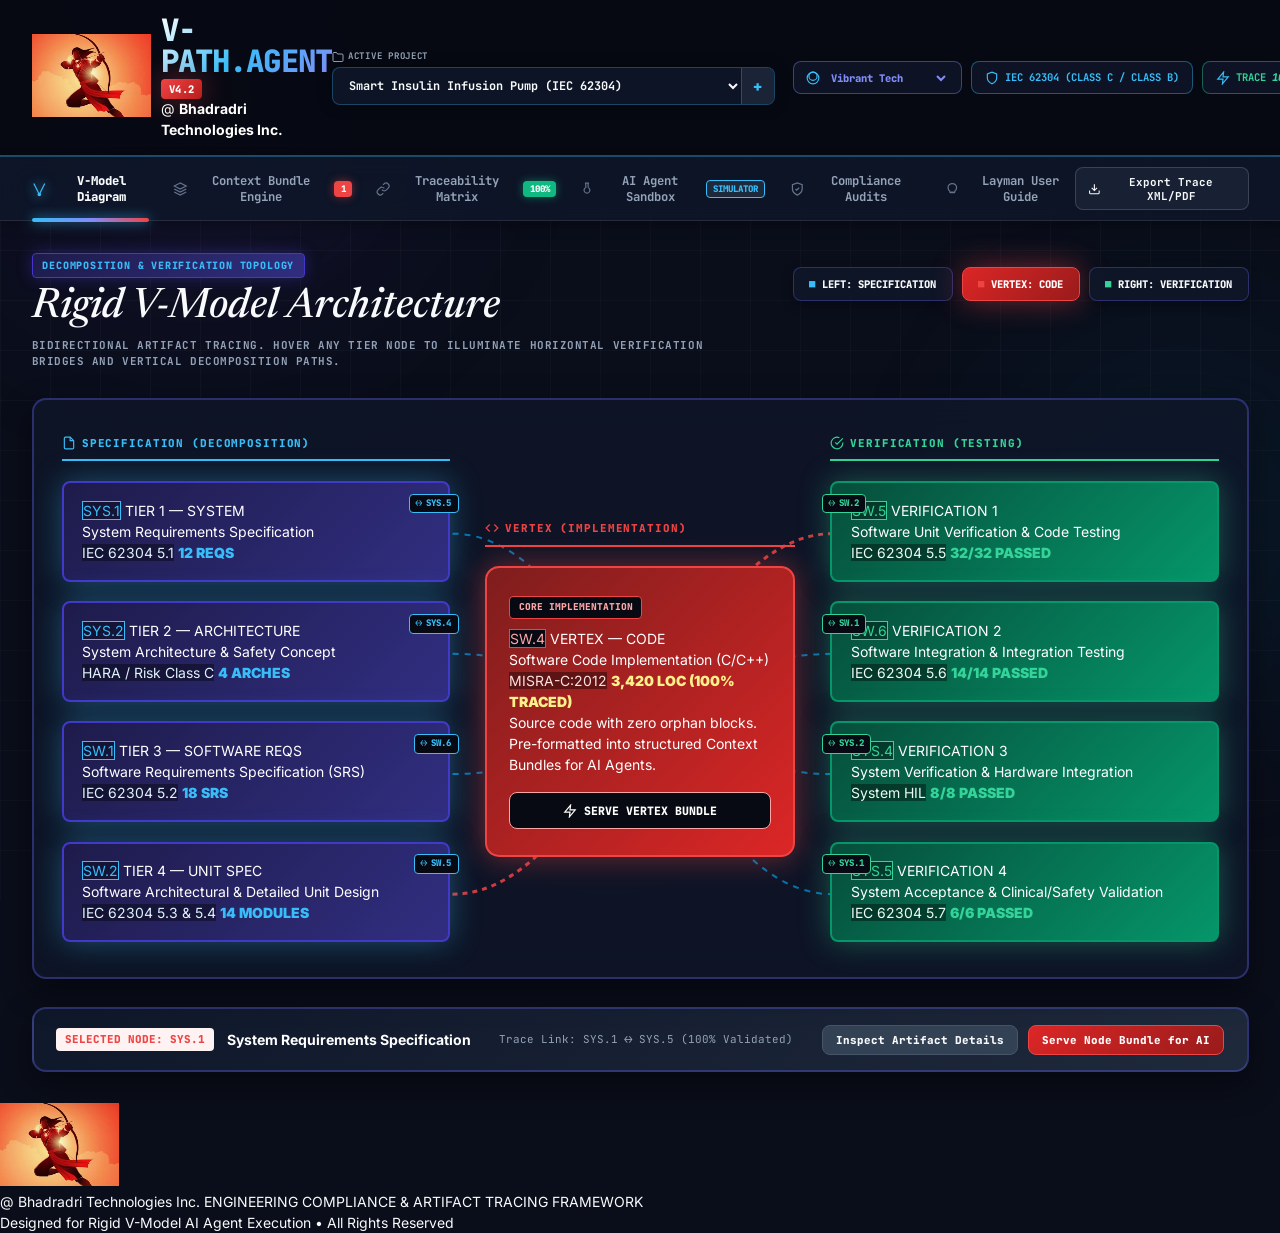
==== commit ec96aaa4: "feat: add @ Bhadradri Technologies Inc. company branding, emblem logo, and layman user guide" ====
--- a/index.html
+++ b/index.html
@@ -3,8 +3,8 @@
 <head>
   <meta charset="UTF-8" />
   <meta name="viewport" content="width=device-width, initial-scale=1.0" />
-  <title>V-PATH.AGENT v4.2 — Engineering Compliance & Artifact Tracing</title>
-  <meta name="description" content="Documentation standard and artifact tracing for rigid V-model development process. Serves structured Context Bundles for AI agents." />
+  <title>V-PATH.AGENT v4.2 — @ Bhadradri Technologies Inc.</title>
+  <meta name="description" content="Documentation standard and artifact tracing by @ Bhadradri Technologies Inc. Serves structured Context Bundles for AI agents." />
   
   <!-- Google Fonts: Newsreader (Serif), JetBrains Mono (Monospace), Inter (Sans) -->
   <link rel="preconnect" href="https://fonts.googleapis.com">
@@ -27,14 +27,20 @@
   <header class="app-header">
     <div class="header-left">
       <div class="brand-row">
-        <!-- Logo SVG Icon -->
-        <div class="brand-logo-icon">
-          <svg width="24" height="24" viewBox="0 0 24 24" fill="none" stroke="currentColor" stroke-width="2.5"><path d="M12 2L2 7l10 5 10-5-10-5zM2 17l10 5 10-5M2 12l10 5 10-5"/></svg>
-        </div>
-        <h1 class="brand-title">V-PATH.AGENT</h1>
-        <span class="version-badge">V4.2</span>
-      </div>
-      <p class="brand-subtitle">ENGINEERING COMPLIANCE & ARTIFACT TRACING</p>
+        <!-- Bhadradri Symbol Image Logo -->
+        <div class="company-logo-badge" title="Bhadradri Technologies Inc.">
+          <img src="bhadradri_logo.png" alt="Bhadradri Technologies Inc. Emblem" class="bhadradri-symbol-img" />
+        </div>
+        <div class="brand-title-group">
+          <div class="title-top-line">
+            <h1 class="brand-title">V-PATH.AGENT</h1>
+            <span class="version-badge">V4.2</span>
+          </div>
+          <div class="company-byline">
+            <span class="company-at">@</span> <strong class="company-name">Bhadradri Technologies Inc.</strong>
+          </div>
+        </div>
+      </div>
     </div>
 
     <div class="header-right">
@@ -762,6 +768,22 @@
 
   </main>
 
+  <!-- APP FOOTER WITH COMPANY BRANDING & LOGO -->
+  <footer class="app-footer">
+    <div class="footer-container">
+      <div class="footer-left">
+        <img src="bhadradri_logo.png" alt="Bhadradri Technologies Inc." class="footer-logo-img" />
+        <div class="footer-company-info">
+          <span class="footer-company-name">@ Bhadradri Technologies Inc.</span>
+          <span class="footer-copy">ENGINEERING COMPLIANCE & ARTIFACT TRACING FRAMEWORK</span>
+        </div>
+      </div>
+      <div class="footer-right">
+        <span class="footer-tagline">Designed for Rigid V-Model AI Agent Execution • All Rights Reserved</span>
+      </div>
+    </div>
+  </footer>
+
   <!-- MODALS CONTAINER -->
 
   <!-- 1. SERVE CONTEXT BUNDLE MODAL -->
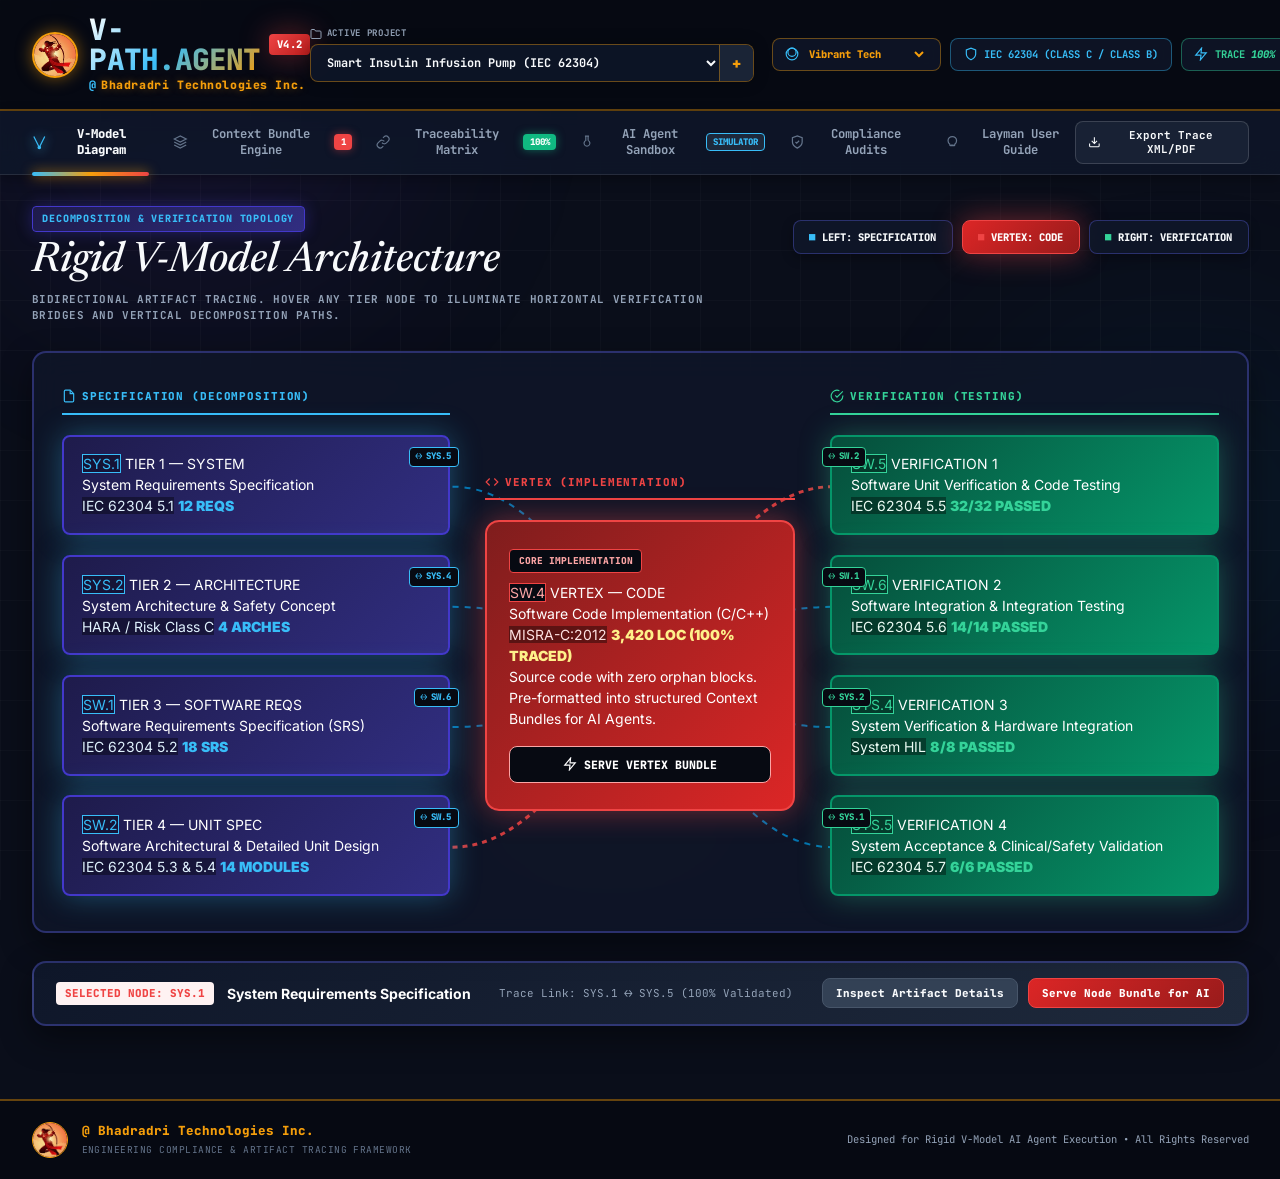
==== commit 133e2763: "feat(ui): add Bhadradri Technologies company branding and Cinzel typography - Add @ Bhadradri Techno" ====
--- a/index.html
+++ b/index.html
@@ -6,10 +6,10 @@
   <title>V-PATH.AGENT v4.2 — @ Bhadradri Technologies Inc.</title>
   <meta name="description" content="Documentation standard and artifact tracing by @ Bhadradri Technologies Inc. Serves structured Context Bundles for AI agents." />
   
-  <!-- Google Fonts: Newsreader (Serif), JetBrains Mono (Monospace), Inter (Sans) -->
+  <!-- Google Fonts: Cinzel (Imperial Royal Serif for Company), Newsreader, JetBrains Mono, Inter -->
   <link rel="preconnect" href="https://fonts.googleapis.com">
   <link rel="preconnect" href="https://fonts.gstatic.com" crossorigin>
-  <link href="https://fonts.googleapis.com/css2?family=Inter:wght@400;500;600;700;800;900&family=JetBrains+Mono:ital,wght@0,400;0,500;0,600;0,700;1,400&family=Newsreader:ital,opsz,wght@1,6..72,400;1,6..72,500;1,6..72,600&display=swap" rel="stylesheet">
+  <link href="https://fonts.googleapis.com/css2?family=Cinzel:wght@700;800;900&family=Inter:wght@400;500;600;700;800;900&family=JetBrains+Mono:ital,wght@0,400;0,500;0,600;0,700;1,400&family=Newsreader:ital,opsz,wght@1,6..72,400;1,6..72,500;1,6..72,600&family=Space+Grotesk:wght@600;700&display=swap" rel="stylesheet">
   
   <link rel="stylesheet" href="styles.css" />
 </head>
--- a/styles.css
+++ b/styles.css
@@ -1,6 +1,6 @@
 /* =========================================================
    V-PATH.AGENT v4.2 — Engineering Compliance & Artifact Tracing
-   styles.css (Cosmic Glowing Tech Edition with SVG Vector Icons)
+   styles.css (Cosmic Tech Edition with @ Bhadradri Technologies Inc. Branding)
    ========================================================= */
 
 /* ── THEME TOKENS ────────────────────────────────────────── */
@@ -19,6 +19,10 @@
   --text-muted:      #94A3B8;
   --text-light:      #64748B;
   --text-white:      #FFFFFF;
+
+  /* Company Branding Colors */
+  --saffron-gold:    #F59E0B;
+  --saffron-glow:    rgba(245, 158, 11, 0.5);
 
   /* Vibrant Node Color Gradients */
   --blue-grad-start: #1E1B4B; /* Royal Indigo */
@@ -154,7 +158,7 @@
   100% { transform: translate(-20px, -20px) scale(0.95); }
 }
 
-/* ── APP HEADER ──────────────────────────────────────────── */
+/* ── APP HEADER & BHADRADRI BRANDING ─────────────────────── */
 .app-header {
   position: relative;
   z-index: 10;
@@ -165,7 +169,7 @@
   background: rgba(7, 10, 18, 0.95);
   backdrop-filter: blur(16px);
   color: var(--text-white);
-  border-bottom: 2px solid rgba(56, 189, 248, 0.4);
+  border-bottom: 2px solid rgba(245, 158, 11, 0.4);
   box-shadow: 0 4px 30px rgba(0, 0, 0, 0.5);
 }
 
@@ -178,22 +182,49 @@
 .brand-row {
   display: flex;
   align-items: center;
-  gap: 0.75rem;
-}
-
-.brand-logo-icon {
-  color: #38BDF8;
-  display: flex;
-  align-items: center;
-  filter: drop-shadow(0 0 8px rgba(56, 189, 248, 0.6));
+  gap: 0.85rem;
+}
+
+/* Company Logo Emblem Badge */
+.company-logo-badge {
+  display: flex;
+  align-items: center;
+  justify-content: center;
+}
+
+.bhadradri-symbol-img {
+  width: 46px;
+  height: 46px;
+  border-radius: 50%;
+  object-fit: cover;
+  border: 2px solid var(--saffron-gold);
+  box-shadow: 0 0 16px var(--saffron-glow);
+  transition: transform 0.2s ease;
+}
+
+.bhadradri-symbol-img:hover {
+  transform: scale(1.08);
+  box-shadow: 0 0 24px rgba(245, 158, 11, 0.8);
+}
+
+.brand-title-group {
+  display: flex;
+  flex-direction: column;
+  gap: 0.15rem;
+}
+
+.title-top-line {
+  display: flex;
+  align-items: center;
+  gap: 0.6rem;
 }
 
 .brand-title {
   font-family: var(--font-mono);
-  font-size: 2.2rem;
+  font-size: 2.1rem;
   font-weight: 900;
   letter-spacing: -0.03em;
-  background: linear-gradient(135deg, #FFFFFF 0%, #38BDF8 50%, #818CF8 100%);
+  background: linear-gradient(135deg, #FFFFFF 0%, #38BDF8 50%, #F59E0B 100%);
   -webkit-background-clip: text;
   -webkit-text-fill-color: transparent;
   line-height: 1;
@@ -211,12 +242,26 @@
   box-shadow: var(--shadow-glow-red);
 }
 
-.brand-subtitle {
-  font-family: var(--font-mono);
-  font-size: 0.75rem;
+.company-byline {
+  font-family: var(--font-mono);
+  font-size: 0.825rem;
   font-weight: 700;
-  color: #94A3B8;
-  letter-spacing: 0.08em;
+  color: var(--saffron-gold);
+  letter-spacing: 0.05em;
+  display: flex;
+  align-items: center;
+  gap: 0.3rem;
+}
+
+.company-at {
+  font-weight: 900;
+  color: #38BDF8;
+}
+
+.company-name {
+  color: var(--saffron-gold);
+  font-weight: 800;
+  text-shadow: 0 0 8px rgba(245, 158, 11, 0.4);
 }
 
 .header-right {
@@ -246,7 +291,7 @@
 .project-select-wrapper {
   display: flex;
   align-items: center;
-  border: 1.5px solid rgba(56, 189, 248, 0.3);
+  border: 1.5px solid rgba(245, 158, 11, 0.4);
   background: rgba(15, 23, 42, 0.85);
   border-radius: var(--radius-sm);
   overflow: hidden;
@@ -272,14 +317,14 @@
   font-weight: 800;
   padding: 0.55rem 0.85rem;
   border: none;
-  border-left: 1.5px solid rgba(56, 189, 248, 0.3);
+  border-left: 1.5px solid rgba(245, 158, 11, 0.4);
   background-color: rgba(30, 41, 59, 0.8);
-  color: #38BDF8;
+  color: var(--saffron-gold);
   cursor: pointer;
   transition: all 0.15s ease;
 }
 
-.btn-icon-add:hover { background-color: #0284C7; color: #fff; }
+.btn-icon-add:hover { background-color: var(--saffron-gold); color: #000; }
 
 /* Status Badges Row */
 .header-badges {
@@ -306,14 +351,14 @@
 
 .pill-icon { color: #38BDF8; }
 
-.theme-selector-pill { border-color: rgba(129, 140, 248, 0.4); }
+.theme-selector-pill { border-color: rgba(245, 158, 11, 0.4); }
 
 .theme-selector-pill select {
   font-family: var(--font-mono);
   font-size: 0.75rem;
   font-weight: 800;
   background: transparent;
-  color: #818CF8;
+  color: var(--saffron-gold);
   border: none;
   outline: none;
   cursor: pointer;
@@ -409,9 +454,9 @@
   left: 0;
   right: 0;
   height: 4px;
-  background: linear-gradient(90deg, #38BDF8, #818CF8, #EF4444);
+  background: linear-gradient(90deg, #38BDF8, #F59E0B, #EF4444);
   border-radius: 2px;
-  box-shadow: 0 0 12px rgba(56, 189, 248, 0.8);
+  box-shadow: 0 0 12px rgba(245, 158, 11, 0.8);
 }
 
 .tab-badge {
@@ -742,178 +787,63 @@
   background: linear-gradient(135deg, #DC2626 0%, #991B1B 100%); color: var(--text-white); border: 1px solid #EF4444; border-radius: var(--radius-sm); cursor: pointer;
 }
 
-/* ── VIEW 2: CONTEXT BUNDLE ENGINE ───────────────────────── */
-.view-header-row { display: flex; align-items: flex-start; justify-content: space-between; gap: 2rem; }
-.view-main-title { font-family: var(--font-serif); font-style: italic; font-size: 2.65rem; font-weight: 500; color: var(--text-main); line-height: 1.1; margin-top: 0.25rem; }
-.view-desc-text { font-family: var(--font-sans); font-size: 0.9rem; color: var(--text-muted); max-width: 720px; }
-
-.bundle-actions-top { display: flex; align-items: center; gap: 0.85rem; font-family: var(--font-mono); font-size: 0.78rem; font-weight: 800; }
-.bundle-actions-top select { font-family: var(--font-mono); font-size: 0.825rem; padding: 0.5rem 0.85rem; border: 1.5px solid var(--border-dark); background-color: var(--bg-card); color: var(--text-main); border-radius: var(--radius-sm); cursor: pointer; }
-
-.bundle-layout { display: grid; grid-template-columns: 330px 1fr; gap: 1.85rem; }
-.bundle-sidebar { display: flex; flex-direction: column; gap: 1.2rem; }
-
-.card-box { background: var(--bg-card); border: 1.5px solid var(--border-dark); border-radius: var(--radius-md); padding: 1.35rem; box-shadow: var(--shadow-sm); display: flex; flex-direction: column; gap: 0.85rem; backdrop-filter: blur(12px); }
-.card-box h3 { font-family: var(--font-mono); font-size: 0.88rem; font-weight: 900; color: var(--text-main); border-bottom: 1.5px solid var(--border-subtle); padding-bottom: 0.45rem; }
-
-.meta-stat-group { display: flex; flex-direction: column; gap: 0.5rem; font-family: var(--font-mono); font-size: 0.78rem; }
-.stat-item { display: flex; justify-content: space-between; }
-.stat-lbl { color: var(--text-muted); }
-.stat-val { font-weight: 800; color: var(--text-main); }
-.mono-xs { font-size: 0.68rem; }
-
-.text-xs { font-size: 0.8rem; color: var(--text-muted); }
-.code-snippet-box { background-color: #070A12; color: #38BDF8; border: 1px solid #1E293B; padding: 0.65rem; font-family: var(--font-mono); font-size: 0.75rem; border-radius: var(--radius-xs); overflow-x: auto; }
-
-.btn-outline-full, .btn-primary-full { width: 100%; font-family: var(--font-mono); font-size: 0.8rem; font-weight: 900; padding: 0.75rem; border-radius: var(--radius-sm); cursor: pointer; display: flex; align-items: center; justify-content: center; gap: 0.5rem; }
-.btn-outline-full { background-color: var(--bg-card); border: 1.5px solid var(--border-dark); color: var(--text-main); }
-.btn-primary-full { background: linear-gradient(135deg, #DC2626 0%, #991B1B 100%); border: 1.5px solid #EF4444; color: var(--text-white); box-shadow: var(--shadow-glow-red); }
-
-.bundle-main-viewer { background-color: #070A12; border: 2px solid var(--border-dark); border-radius: var(--radius-md); display: flex; flex-direction: column; box-shadow: var(--shadow-md); overflow: hidden; }
-.viewer-top-bar { display: flex; align-items: center; justify-content: space-between; background-color: #030509; padding: 0.85rem 1.35rem; border-bottom: 1px solid #1E293B; font-family: var(--font-mono); font-size: 0.8rem; }
-.file-name { color: #38BDF8; font-weight: 700; }
-.vt-right { display: flex; gap: 0.55rem; }
-.btn-tb { font-family: var(--font-mono); font-size: 0.75rem; background-color: #1E293B; color: #F8FAFC; border: 1px solid #334155; padding: 0.3rem 0.65rem; border-radius: var(--radius-xs); cursor: pointer; }
-.code-viewer { padding: 1.6rem; color: #F8FAFC; font-family: var(--font-mono); font-size: 0.85rem; line-height: 1.55; overflow: auto; max-height: 550px; }
-
-/* ── VIEW 3: TRACEABILITY MATRIX ─────────────────────────── */
-.matrix-filters { display: flex; align-items: center; gap: 0.85rem; }
-.matrix-filters input, .matrix-filters select { font-family: var(--font-mono); font-size: 0.85rem; padding: 0.55rem 0.9rem; border: 1.5px solid var(--border-dark); background-color: var(--bg-card); color: var(--text-main); border-radius: var(--radius-sm); outline: none; }
-.matrix-filters input { width: 290px; }
-.matrix-table-card { background-color: var(--bg-card); border: 2px solid var(--border-dark); border-radius: var(--radius-md); overflow-x: auto; box-shadow: var(--shadow-md); backdrop-filter: blur(12px); }
-
-.trace-table { width: 100%; border-collapse: collapse; text-align: left; font-size: 0.85rem; }
-.trace-table th { font-family: var(--font-mono); font-size: 0.8rem; font-weight: 900; background-color: #070A12; color: #F8FAFC; padding: 0.95rem 1.1rem; border-bottom: 2px solid var(--border-dark); }
-.trace-table td { padding: 0.95rem 1.1rem; border-bottom: 1px solid var(--border-subtle); vertical-align: top; font-family: var(--font-mono); }
-.trace-table tr:hover td { background-color: var(--bg-subtle); }
-.tag-id { font-weight: 800; background-color: #070A12; color: #38BDF8; padding: 0.18rem 0.5rem; border-radius: var(--radius-xs); display: inline-block; }
-.tag-code { color: #0284C7; font-weight: 700; }
-.badge-status-pass { color: #34D399; font-weight: 900; }
-
-/* ── VIEW 4: AI AGENT SANDBOX ────────────────────────────── */
-.sandbox-controls-card { background-color: var(--bg-card); border: 2px solid var(--border-dark); border-radius: var(--radius-md); padding: 1.6rem; display: flex; align-items: flex-end; gap: 1.6rem; box-shadow: var(--shadow-md); backdrop-filter: blur(12px); }
-.sc-group { display: flex; flex-direction: column; gap: 0.45rem; flex: 1; }
-.sc-group label { font-family: var(--font-mono); font-size: 0.8rem; font-weight: 800; }
-.sc-group select { font-family: var(--font-mono); font-size: 0.88rem; padding: 0.6rem 0.9rem; border: 1.5px solid var(--border-dark); border-radius: var(--radius-sm); background-color: var(--bg-main); color: var(--text-main); outline: none; }
-
-.btn-execute-sim { font-family: var(--font-mono); font-size: 0.88rem; font-weight: 900; padding: 0.75rem 1.45rem; background: linear-gradient(135deg, #0F172A 0%, #1E293B 100%); color: var(--text-white); border: 1.5px solid #0284C7; border-radius: var(--radius-sm); cursor: pointer; display: flex; align-items: center; gap: 0.55rem; box-shadow: var(--shadow-glow-blue); }
-
-.sandbox-comparison-grid { display: grid; grid-template-columns: 1fr 1fr; gap: 1.85rem; }
-.sim-panel { background-color: var(--bg-card); border: 2px solid var(--border-dark); border-radius: var(--radius-md); padding: 1.6rem; display: flex; flex-direction: column; gap: 1.2rem; box-shadow: var(--shadow-md); backdrop-filter: blur(12px); }
-.sim-panel.fail-panel { border-top: 6px solid #EF4444; }
-.sim-panel.pass-panel { border-top: 6px solid #10B981; }
-
-.sim-header { display: flex; align-items: center; justify-content: space-between; font-family: var(--font-mono); }
-.sim-badge { font-size: 0.8rem; font-weight: 900; padding: 0.28rem 0.65rem; border-radius: var(--radius-xs); }
-.sim-badge.bad { background-color: #FEF2F2; color: #DC2626; border: 1px solid #EF4444; }
-.sim-badge.good { background-color: #ECFDF5; color: #059669; border: 1px solid #10B981; }
-.sim-status { font-size: 0.8rem; font-weight: 900; }
-.fail-panel .sim-status { color: #DC2626; }
-.pass-panel .sim-status { color: #059669; }
-
-.sim-prompt-box label, .sim-result-code label { font-family: var(--font-mono); font-size: 0.75rem; font-weight: 800; color: var(--text-muted); display: block; margin-bottom: 0.3rem; }
-.sim-prompt-box p { font-size: 0.88rem; font-family: var(--font-mono); background-color: var(--bg-subtle); padding: 0.65rem 0.9rem; border: 1px solid var(--border-dark); border-radius: var(--radius-xs); }
-.sim-result-code pre { background-color: #070A12; color: #F8FAFC; font-family: var(--font-mono); font-size: 0.8rem; padding: 1.1rem; border-radius: var(--radius-xs); overflow-x: auto; line-height: 1.5; }
-
-.sim-audit-log { display: flex; flex-direction: column; gap: 0.45rem; font-family: var(--font-mono); font-size: 0.8rem; }
-.log-item.error { color: #DC2626; font-weight: 700; }
-.log-item.success { color: #059669; font-weight: 700; }
-
-/* ── VIEW 5: COMPLIANCE AUDITS ───────────────────────────── */
-.compliance-cards-grid { display: grid; grid-template-columns: repeat(auto-fit, minmax(320px, 1fr)); gap: 1.85rem; }
-.compliance-card { background-color: var(--bg-card); border: 2px solid var(--border-dark); border-radius: var(--radius-md); padding: 1.6rem; box-shadow: var(--shadow-md); display: flex; flex-direction: column; gap: 0.9rem; backdrop-filter: blur(12px); }
-
-.cc-header { display: flex; align-items: center; justify-content: space-between; }
-.cc-title { font-family: var(--font-mono); font-size: 1.15rem; font-weight: 900; }
-.cc-badge.pass { font-family: var(--font-mono); font-size: 0.7rem; font-weight: 900; background-color: #ECFDF5; color: #059669; border: 1px solid #10B981; padding: 0.22rem 0.55rem; border-radius: var(--radius-xs); }
-.cc-desc { font-size: 0.85rem; color: var(--text-muted); }
-.cc-list { list-style: none; display: flex; flex-direction: column; gap: 0.5rem; font-family: var(--font-mono); font-size: 0.8rem; }
-.cc-list li { display: flex; align-items: flex-start; gap: 0.5rem; }
-.chk { color: #10B981; font-weight: 900; }
-
-/* ── VIEW 6: INTERACTIVE HELP & LAYMAN GUIDE ─────────────── */
-.help-analogies-grid { display: grid; grid-template-columns: 1fr 1fr; gap: 1.85rem; }
-
-.analogy-card {
-  background-color: var(--bg-card);
-  border: 2px solid var(--border-dark);
-  border-radius: var(--radius-md);
-  padding: 1.85rem;
-  box-shadow: var(--shadow-md);
+/* ── APP FOOTER ──────────────────────────────────────────── */
+.app-footer {
+  position: relative;
+  z-index: 10;
+  margin-top: 3rem;
+  background: rgba(7, 10, 18, 0.95);
+  backdrop-filter: blur(16px);
+  border-top: 2px solid rgba(245, 158, 11, 0.4);
+  padding: 1.5rem 2.25rem;
+  color: #94A3B8;
+  font-family: var(--font-mono);
+}
+
+.footer-container {
+  display: flex;
+  align-items: center;
+  justify-content: space-between;
+  gap: 2rem;
+}
+
+.footer-left {
+  display: flex;
+  align-items: center;
+  gap: 1rem;
+}
+
+.footer-logo-img {
+  width: 36px;
+  height: 36px;
+  border-radius: 50%;
+  object-fit: cover;
+  border: 1.5px solid var(--saffron-gold);
+}
+
+.footer-company-info {
   display: flex;
   flex-direction: column;
-  gap: 1.2rem;
-  backdrop-filter: blur(12px);
-}
-
-.analogy-header { display: flex; align-items: center; gap: 0.9rem; }
-
-.analogy-svg-icon {
-  width: 44px; height: 44px; border-radius: var(--radius-sm);
-  display: flex; align-items: center; justify-content: center;
-  box-shadow: var(--shadow-sm);
-}
-
-.analogy-svg-icon.blue-icon { background: rgba(56, 189, 248, 0.15); color: #38BDF8; border: 1px solid #38BDF8; }
-.analogy-svg-icon.red-icon { background: rgba(239, 68, 68, 0.15); color: #EF4444; border: 1px solid #EF4444; }
-
-.analogy-header h3 { font-family: var(--font-mono); font-size: 1.1rem; font-weight: 900; color: var(--text-main); }
-.analogy-text { font-size: 0.925rem; color: var(--text-muted); }
-
-.analogy-comparison {
-  display: grid; grid-template-columns: 1fr 1fr; gap: 1.2rem;
-  background-color: var(--bg-subtle); padding: 1.2rem;
-  border: 1.5px solid var(--border-dark); border-radius: var(--radius-sm);
-  font-size: 0.85rem;
-}
-
-.analogy-comparison ul { padding-left: 1.1rem; margin-top: 0.45rem; display: flex; flex-direction: column; gap: 0.4rem; }
-
-.analogy-box { padding: 1.1rem; border: 2px solid var(--border-dark); border-radius: var(--radius-sm); font-size: 0.875rem; }
-.analogy-box.fail-box { background-color: rgba(239, 68, 68, 0.12); border-color: #EF4444; color: #FCA5A5; }
-.analogy-box.pass-box { background-color: rgba(16, 185, 129, 0.12); border-color: #10B981; color: #6EE7B7; }
-.analogy-footer { font-family: var(--font-mono); font-size: 0.825rem; font-weight: 700; border-top: 1px dashed var(--border-dark); padding-top: 0.9rem; }
-
-.help-steps-card { background-color: var(--bg-card); border: 2px solid var(--border-dark); border-radius: var(--radius-md); padding: 1.85rem; box-shadow: var(--shadow-md); display: flex; flex-direction: column; gap: 1.35rem; backdrop-filter: blur(12px); }
-.help-steps-card h3 { font-family: var(--font-mono); font-size: 1.25rem; font-weight: 900; }
-
-.steps-flex-grid { display: grid; grid-template-columns: repeat(5, 1fr); gap: 1.2rem; }
-
-.step-box {
-  background-color: var(--bg-subtle);
-  border: 1.5px solid var(--border-dark);
-  border-radius: var(--radius-sm);
-  padding: 1.35rem 0.9rem;
-  display: flex; flex-direction: column; align-items: center; text-align: center; gap: 0.65rem;
-  transition: transform 0.2s ease;
-}
-
-.step-box:hover { transform: translateY(-4px); border-color: #38BDF8; }
-
-.step-num {
-  font-family: var(--font-mono); font-size: 1.35rem; font-weight: 900;
-  background: linear-gradient(135deg, #0284C7 0%, #1E40AF 100%);
-  color: var(--text-white); width: 40px; height: 40px; border-radius: 50%;
-  display: flex; align-items: center; justify-content: center;
-  box-shadow: var(--shadow-glow-blue);
-}
-
-.step-box h4 { font-family: var(--font-mono); font-size: 0.88rem; font-weight: 900; }
-.step-box p { font-size: 0.8rem; color: var(--text-muted); }
-
-.help-faq-card { background-color: var(--bg-card); border: 2px solid var(--border-dark); border-radius: var(--radius-md); padding: 1.85rem; box-shadow: var(--shadow-md); display: flex; flex-direction: column; gap: 1.2rem; backdrop-filter: blur(12px); }
-.help-faq-card h3 { font-family: var(--font-mono); font-size: 1.25rem; font-weight: 900; }
-
-.faq-item { border: 1.5px solid var(--border-dark); border-radius: var(--radius-sm); overflow: hidden; }
-.faq-question { background-color: var(--bg-subtle); padding: 1rem 1.35rem; font-family: var(--font-mono); font-size: 0.9rem; font-weight: 800; cursor: pointer; display: flex; justify-content: space-between; align-items: center; }
-.faq-question:hover { background-color: rgba(255, 255, 255, 0.08); }
-.faq-answer { display: none; padding: 1.2rem; font-size: 0.875rem; color: var(--text-muted); border-top: 1px solid var(--border-dark); background-color: var(--bg-card); line-height: 1.6; }
-.faq-item.open .faq-answer { display: block; }
-
-/* Buttons */
-.btn-primary { font-family: var(--font-mono); font-size: 0.85rem; font-weight: 900; background: linear-gradient(135deg, #0F172A 0%, #1E293B 100%); color: var(--text-white); padding: 0.65rem 1.35rem; border: 1.5px solid #0284C7; border-radius: var(--radius-sm); cursor: pointer; box-shadow: var(--shadow-sm); }
-.btn-primary:hover { background-color: #1E293B; }
-.btn-secondary { font-family: var(--font-mono); font-size: 0.85rem; font-weight: 800; background-color: var(--bg-card); color: var(--text-main); padding: 0.65rem 1.35rem; border: 1.5px solid var(--border-dark); border-radius: var(--radius-sm); cursor: pointer; }
+  gap: 0.15rem;
+}
+
+.footer-company-name {
+  font-size: 0.9rem;
+  font-weight: 800;
+  color: var(--saffron-gold);
+}
+
+.footer-copy {
+  font-size: 0.68rem;
+  color: #64748B;
+  letter-spacing: 0.05em;
+}
+
+.footer-right {
+  font-size: 0.75rem;
+  color: #94A3B8;
+  text-align: right;
+}
 
 /* Modals */
 .modal-backdrop { position: fixed; inset: 0; background-color: rgba(7, 10, 18, 0.8); backdrop-filter: blur(8px); z-index: 1000; display: none; align-items: center; justify-content: center; padding: 1.5rem; }
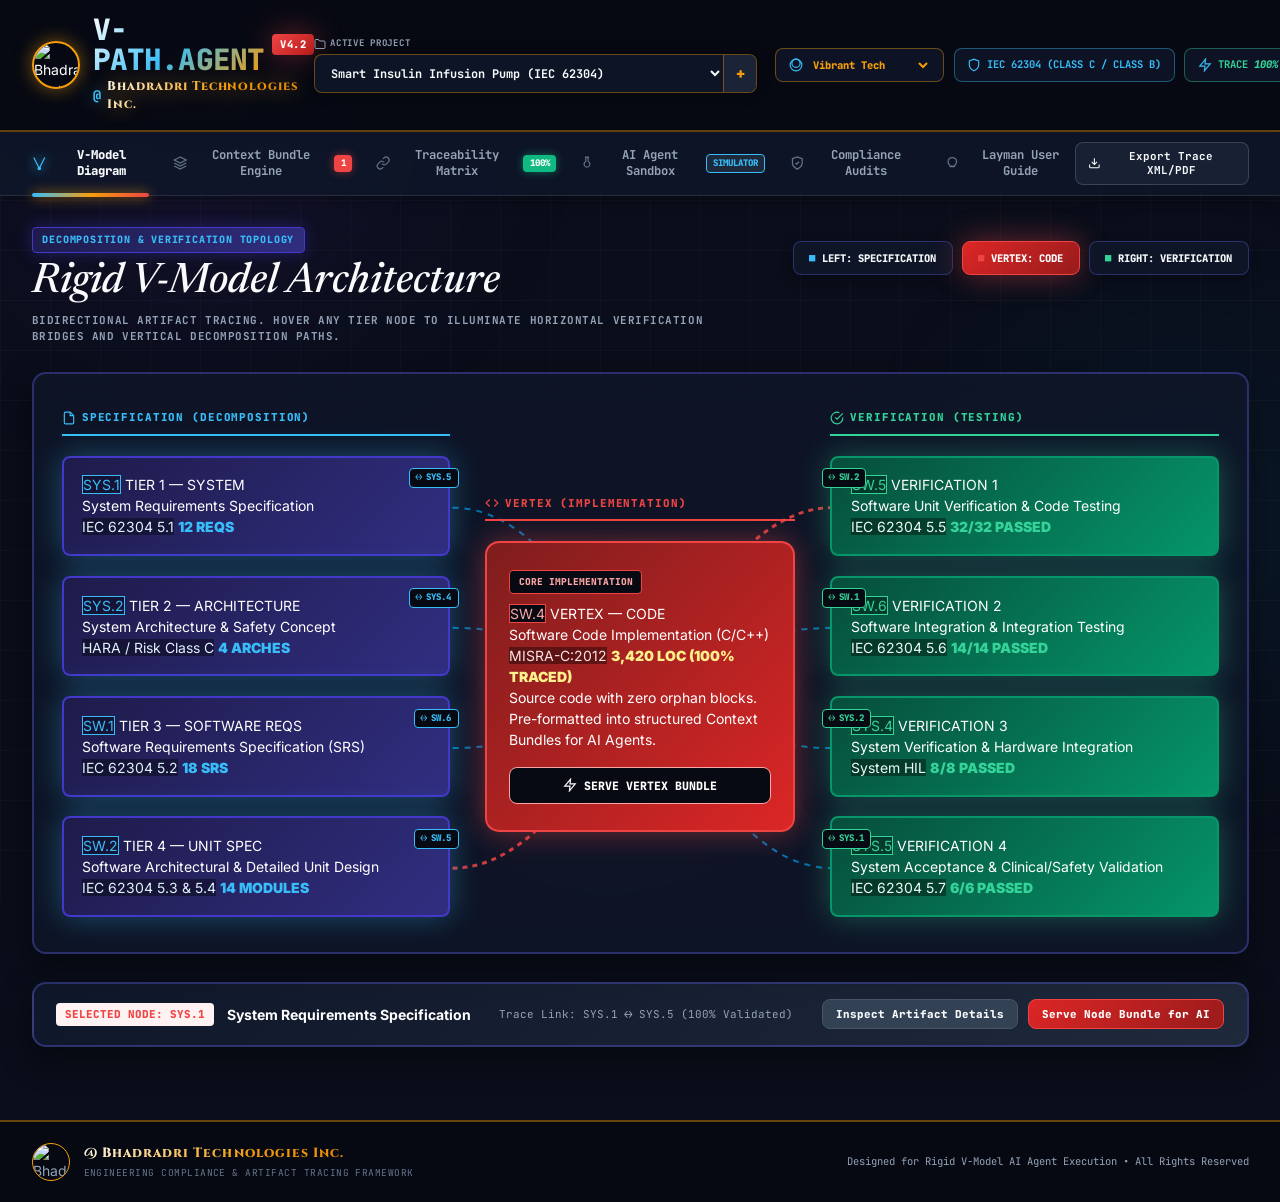
==== commit b964d114: "fix: use GitHub raw URL for bhadradri_logo.png so image loads on Streamlit Cloud" ====
--- a/index.html
+++ b/index.html
@@ -29,7 +29,7 @@
       <div class="brand-row">
         <!-- Bhadradri Symbol Image Logo -->
         <div class="company-logo-badge" title="Bhadradri Technologies Inc.">
-          <img src="bhadradri_logo.png" alt="Bhadradri Technologies Inc. Emblem" class="bhadradri-symbol-img" />
+          <img src="https://raw.githubusercontent.com/Srk-1974/V_MODEL_Newapplication/main/bhadradri_logo.png" alt="Bhadradri Technologies Inc. Emblem" class="bhadradri-symbol-img" />
         </div>
         <div class="brand-title-group">
           <div class="title-top-line">
@@ -772,7 +772,7 @@
   <footer class="app-footer">
     <div class="footer-container">
       <div class="footer-left">
-        <img src="bhadradri_logo.png" alt="Bhadradri Technologies Inc." class="footer-logo-img" />
+        <img src="https://raw.githubusercontent.com/Srk-1974/V_MODEL_Newapplication/main/bhadradri_logo.png" alt="Bhadradri Technologies Inc." class="footer-logo-img" />
         <div class="footer-company-info">
           <span class="footer-company-name">@ Bhadradri Technologies Inc.</span>
           <span class="footer-copy">ENGINEERING COMPLIANCE & ARTIFACT TRACING FRAMEWORK</span>
--- a/styles.css
+++ b/styles.css
@@ -43,6 +43,7 @@
   --font-serif:      'Newsreader', 'Playfair Display', Georgia, serif;
   --font-mono:       'JetBrains Mono', monospace;
   --font-sans:       'Inter', -apple-system, sans-serif;
+  --font-company:    'Cinzel', 'Playfair Display', Georgia, serif;
 
   --radius-xs:       4px;
   --radius-sm:       8px;
@@ -182,7 +183,7 @@
 .brand-row {
   display: flex;
   align-items: center;
-  gap: 0.85rem;
+  gap: 0.95rem;
 }
 
 /* Company Logo Emblem Badge */
@@ -193,24 +194,24 @@
 }
 
 .bhadradri-symbol-img {
-  width: 46px;
-  height: 46px;
+  width: 48px;
+  height: 48px;
   border-radius: 50%;
   object-fit: cover;
   border: 2px solid var(--saffron-gold);
-  box-shadow: 0 0 16px var(--saffron-glow);
+  box-shadow: 0 0 18px var(--saffron-glow);
   transition: transform 0.2s ease;
 }
 
 .bhadradri-symbol-img:hover {
   transform: scale(1.08);
-  box-shadow: 0 0 24px rgba(245, 158, 11, 0.8);
+  box-shadow: 0 0 26px rgba(245, 158, 11, 0.85);
 }
 
 .brand-title-group {
   display: flex;
   flex-direction: column;
-  gap: 0.15rem;
+  gap: 0.1rem;
 }
 
 .title-top-line {
@@ -242,26 +243,34 @@
   box-shadow: var(--shadow-glow-red);
 }
 
+/* Luxury Imperial Serif Company Typography */
 .company-byline {
-  font-family: var(--font-mono);
-  font-size: 0.825rem;
-  font-weight: 700;
-  color: var(--saffron-gold);
-  letter-spacing: 0.05em;
-  display: flex;
-  align-items: center;
-  gap: 0.3rem;
+  font-family: var(--font-company);
+  font-size: 0.88rem;
+  font-weight: 800;
+  letter-spacing: 0.08em;
+  display: flex;
+  align-items: center;
+  gap: 0.35rem;
+  margin-top: 0.15rem;
 }
 
 .company-at {
+  font-family: var(--font-mono);
   font-weight: 900;
   color: #38BDF8;
+  font-size: 0.95rem;
+  filter: drop-shadow(0 0 8px rgba(56, 189, 248, 0.6));
 }
 
 .company-name {
-  color: var(--saffron-gold);
+  font-family: var(--font-company);
   font-weight: 800;
-  text-shadow: 0 0 8px rgba(245, 158, 11, 0.4);
+  letter-spacing: 0.08em;
+  background: linear-gradient(135deg, #FFFBEB 0%, #F59E0B 50%, #D97706 100%);
+  -webkit-background-clip: text;
+  -webkit-text-fill-color: transparent;
+  filter: drop-shadow(0 0 10px rgba(245, 158, 11, 0.6));
 }
 
 .header-right {
@@ -797,7 +806,6 @@
   border-top: 2px solid rgba(245, 158, 11, 0.4);
   padding: 1.5rem 2.25rem;
   color: #94A3B8;
-  font-family: var(--font-mono);
 }
 
 .footer-container {
@@ -814,8 +822,8 @@
 }
 
 .footer-logo-img {
-  width: 36px;
-  height: 36px;
+  width: 38px;
+  height: 38px;
   border-radius: 50%;
   object-fit: cover;
   border: 1.5px solid var(--saffron-gold);
@@ -828,18 +836,24 @@
 }
 
 .footer-company-name {
-  font-size: 0.9rem;
+  font-family: var(--font-company);
+  font-size: 0.95rem;
   font-weight: 800;
-  color: var(--saffron-gold);
+  letter-spacing: 0.08em;
+  background: linear-gradient(135deg, #FFFBEB 0%, #F59E0B 50%, #D97706 100%);
+  -webkit-background-clip: text;
+  -webkit-text-fill-color: transparent;
 }
 
 .footer-copy {
+  font-family: var(--font-mono);
   font-size: 0.68rem;
   color: #64748B;
   letter-spacing: 0.05em;
 }
 
 .footer-right {
+  font-family: var(--font-mono);
   font-size: 0.75rem;
   color: #94A3B8;
   text-align: right;
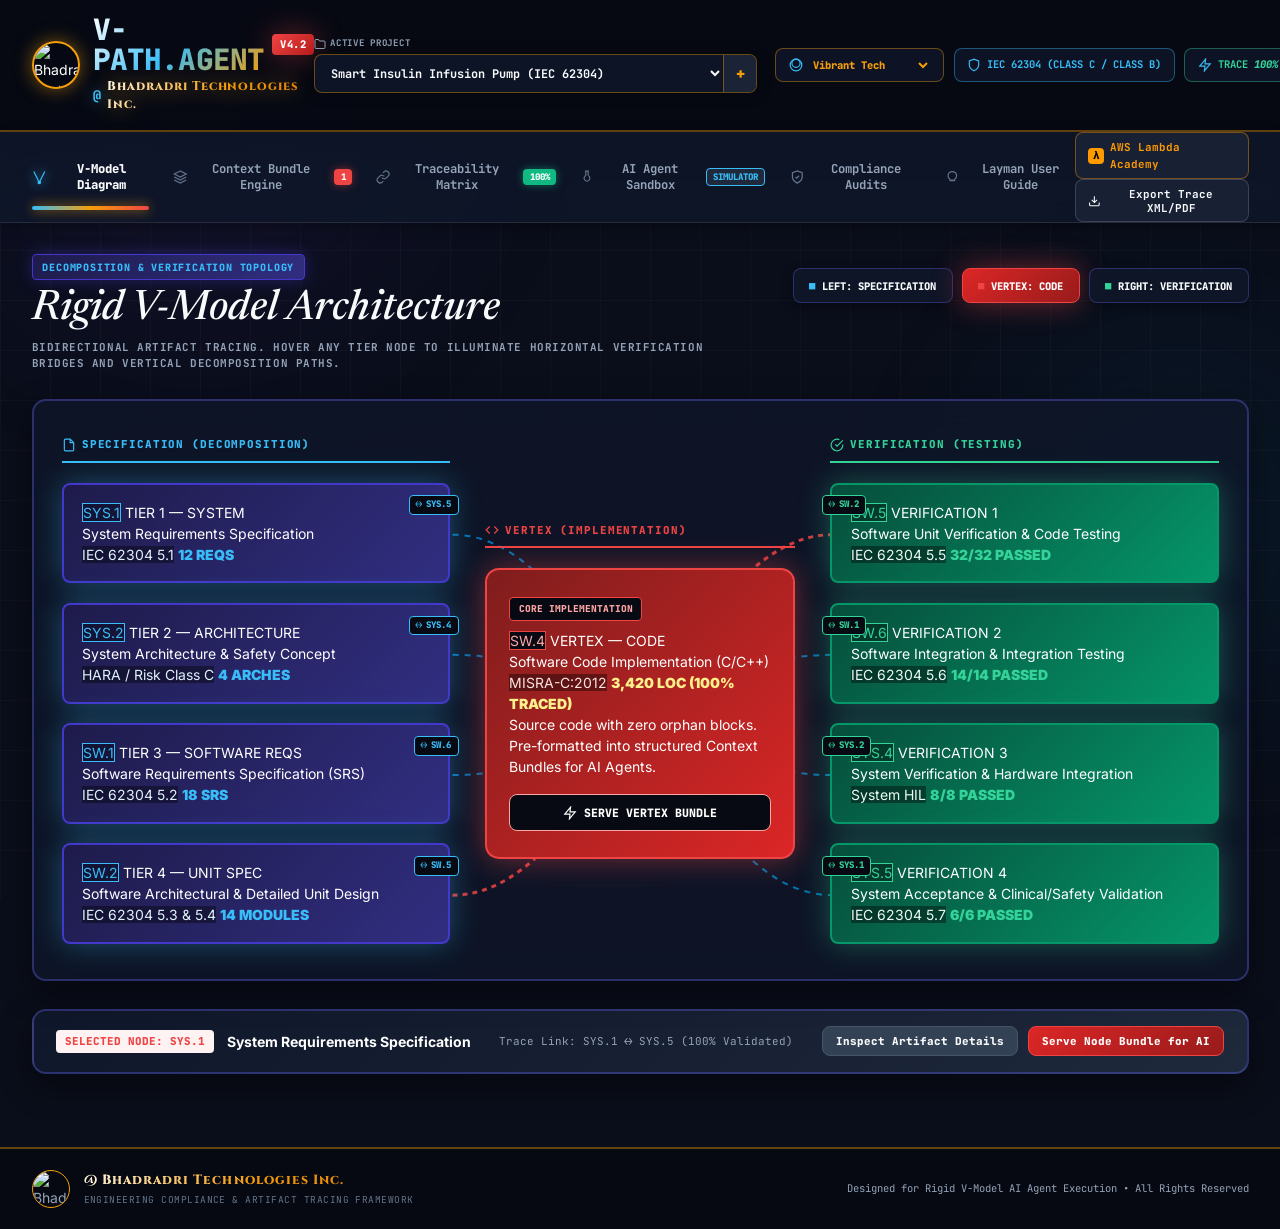
==== commit 8317eebd: "ok" ====
--- a/index.html
+++ b/index.html
@@ -139,6 +139,10 @@
       </button>
     </div>
     <div class="nav-extra-actions">
+      <a href="aws_lambda_learning.html" class="btn-outline-sm" style="color: #ff9900; border-color: rgba(255, 153, 0, 0.4); text-decoration: none; display: inline-flex; align-items: center; gap: 6px; font-weight: 700;" title="Open AWS Lambda Student Learning Portal">
+        <span style="background: #ff9900; color: #000; width: 16px; height: 16px; border-radius: 4px; display: inline-flex; align-items: center; justify-content: center; font-size: 11px; font-weight: 900;">λ</span>
+        AWS Lambda Academy
+      </a>
       <button class="btn-outline-sm" onclick="exportAuditReport()">
         <svg width="14" height="14" viewBox="0 0 24 24" fill="none" stroke="currentColor" stroke-width="2"><path d="M21 15v4a2 2 0 01-2 2H5a2 2 0 01-2-2v-4M7 10l5 5 5-5M12 15V3"/></svg>
         Export Trace XML/PDF
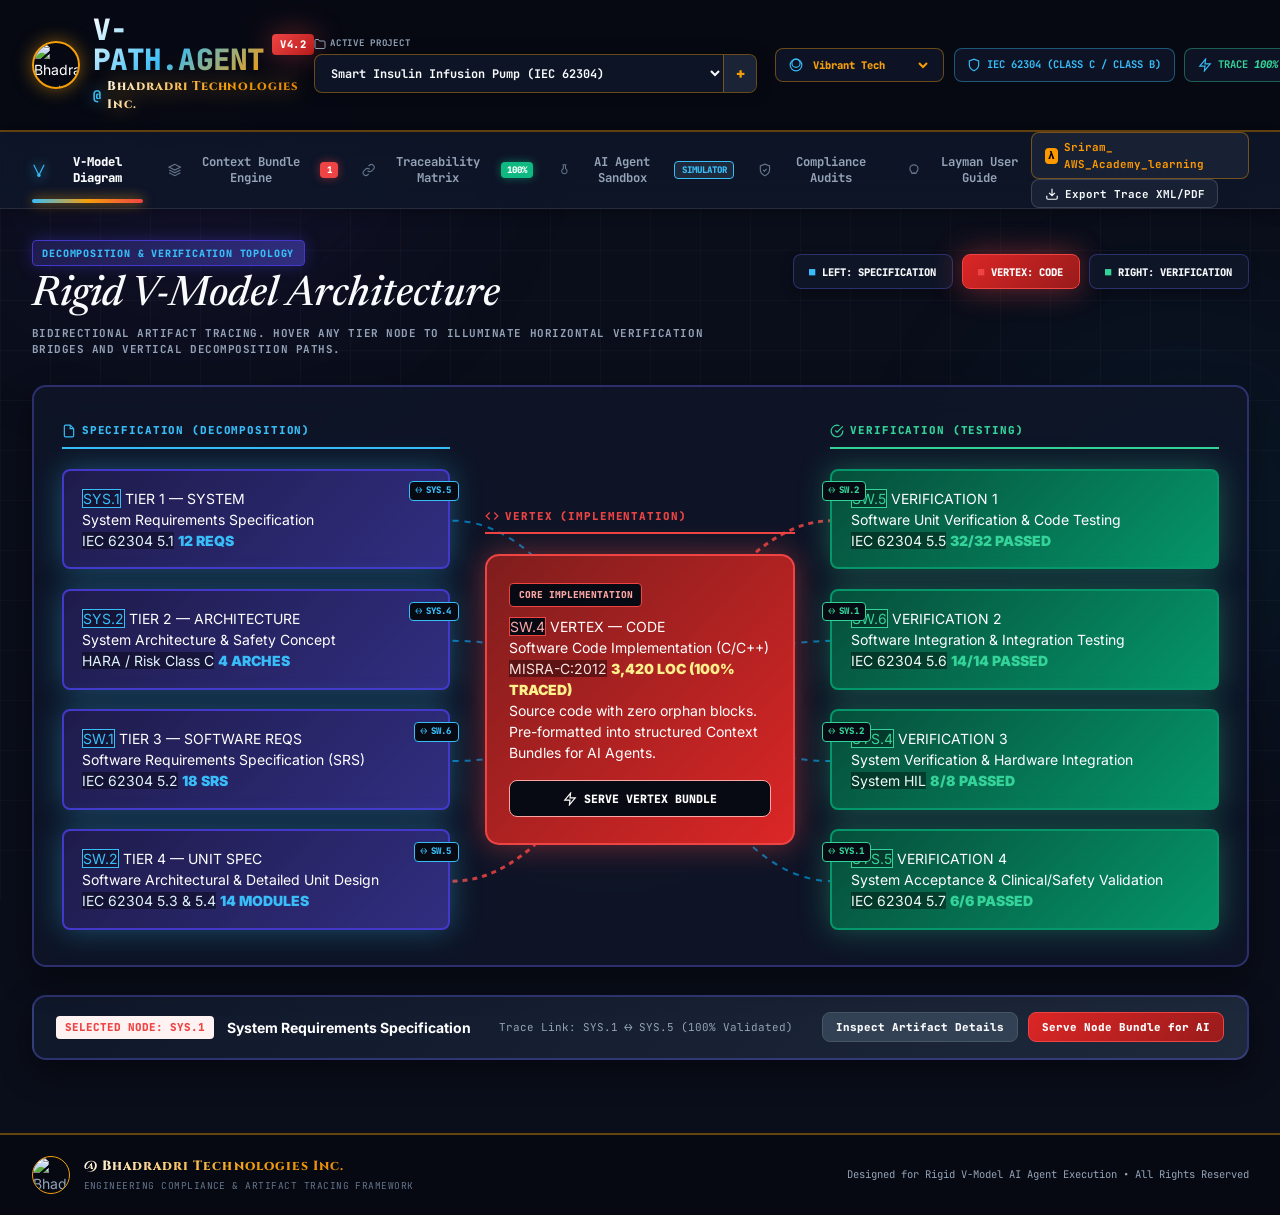
==== commit 19d13c28: "ok" ====
--- a/index.html
+++ b/index.html
@@ -141,7 +141,7 @@
     <div class="nav-extra-actions">
       <a href="aws_lambda_learning.html" class="btn-outline-sm" style="color: #ff9900; border-color: rgba(255, 153, 0, 0.4); text-decoration: none; display: inline-flex; align-items: center; gap: 6px; font-weight: 700;" title="Open AWS Lambda Student Learning Portal">
         <span style="background: #ff9900; color: #000; width: 16px; height: 16px; border-radius: 4px; display: inline-flex; align-items: center; justify-content: center; font-size: 11px; font-weight: 900;">λ</span>
-        AWS Lambda Academy
+        Sriram_ AWS_Academy_learning
       </a>
       <button class="btn-outline-sm" onclick="exportAuditReport()">
         <svg width="14" height="14" viewBox="0 0 24 24" fill="none" stroke="currentColor" stroke-width="2"><path d="M21 15v4a2 2 0 01-2 2H5a2 2 0 01-2-2v-4M7 10l5 5 5-5M12 15V3"/></svg>
